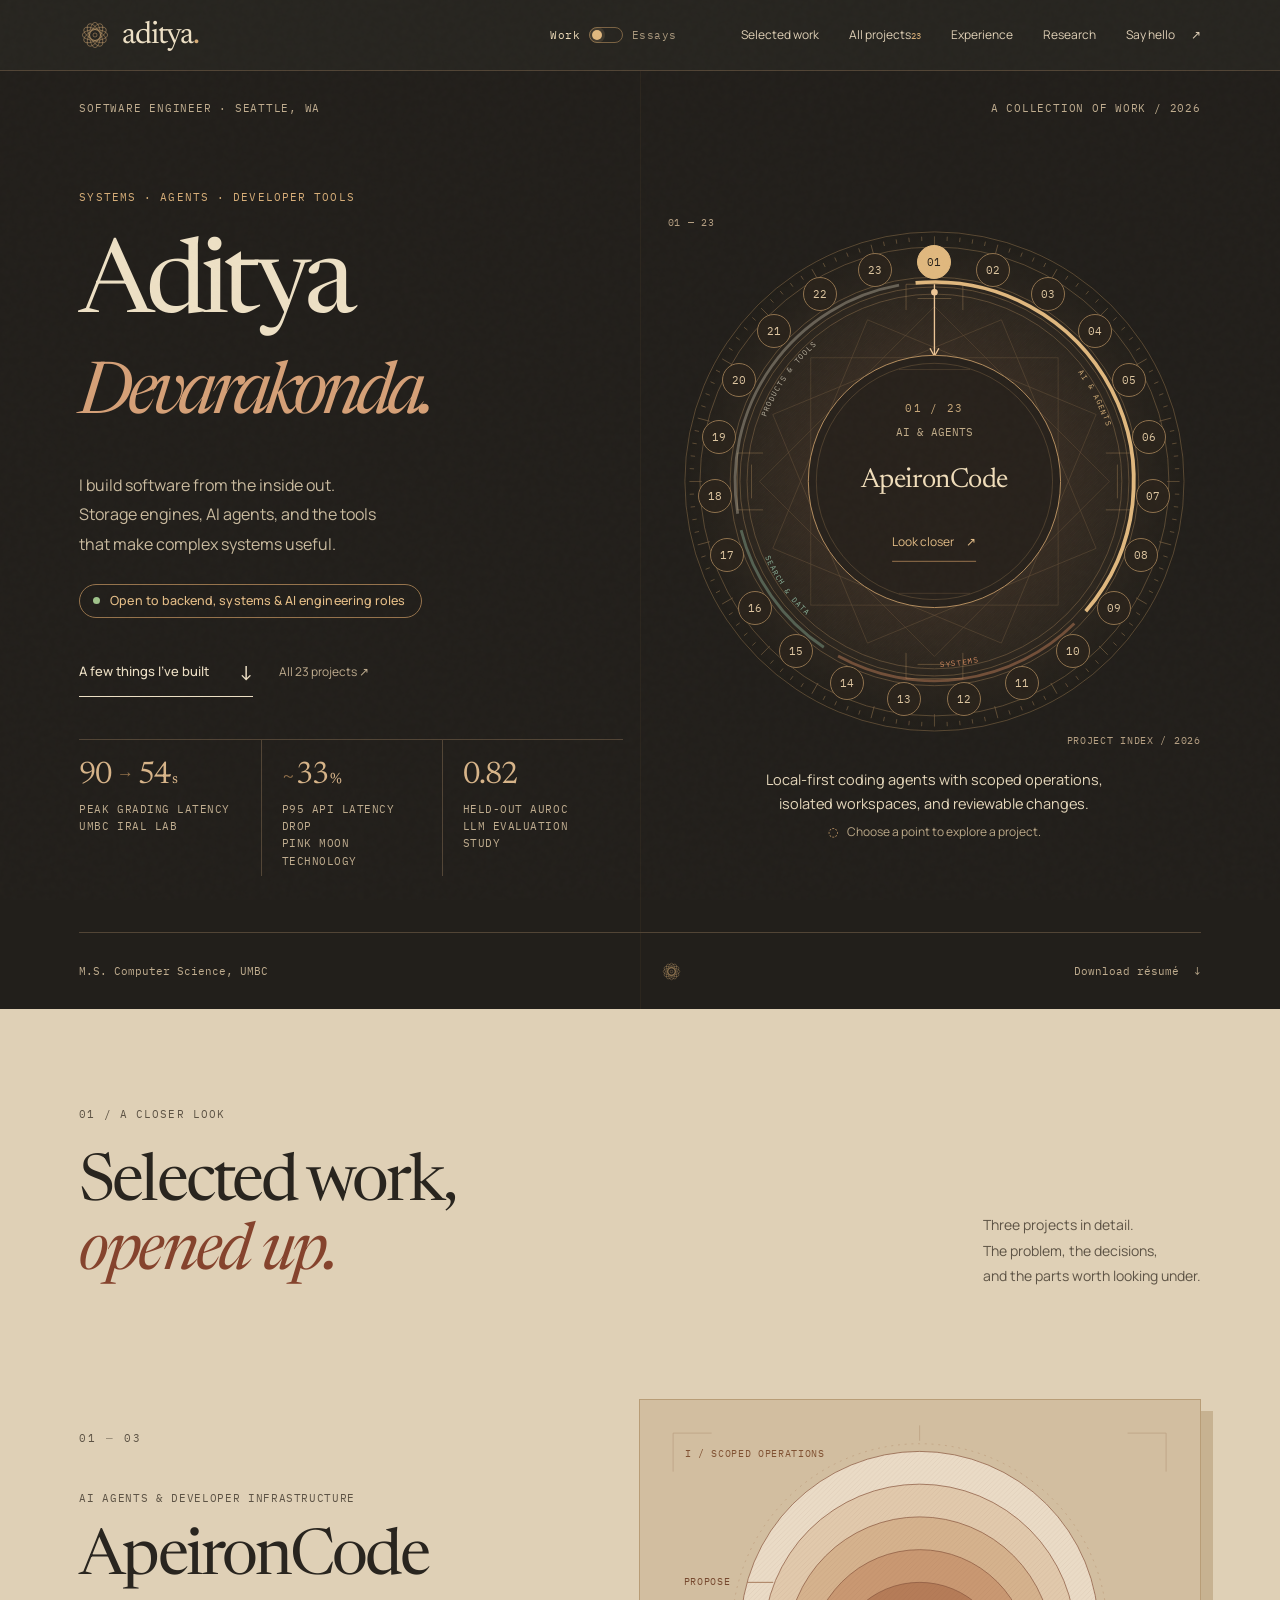
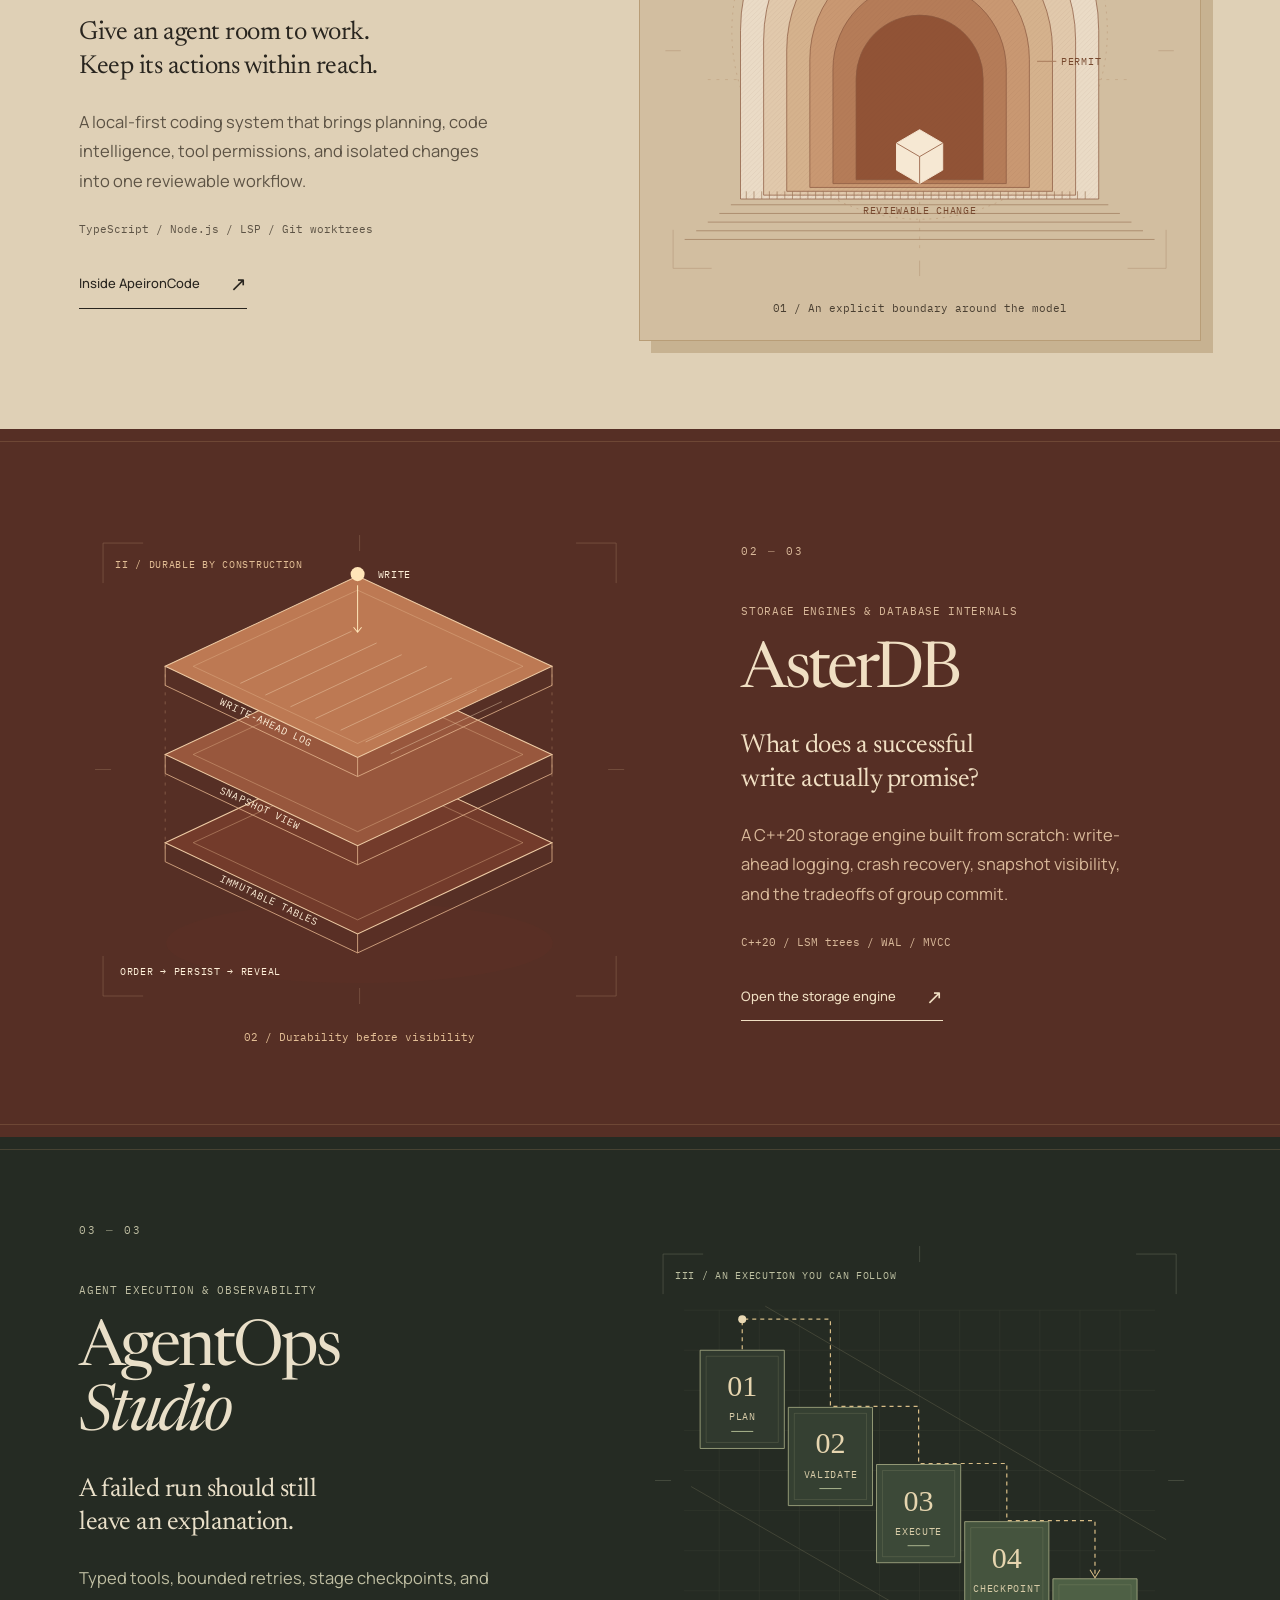
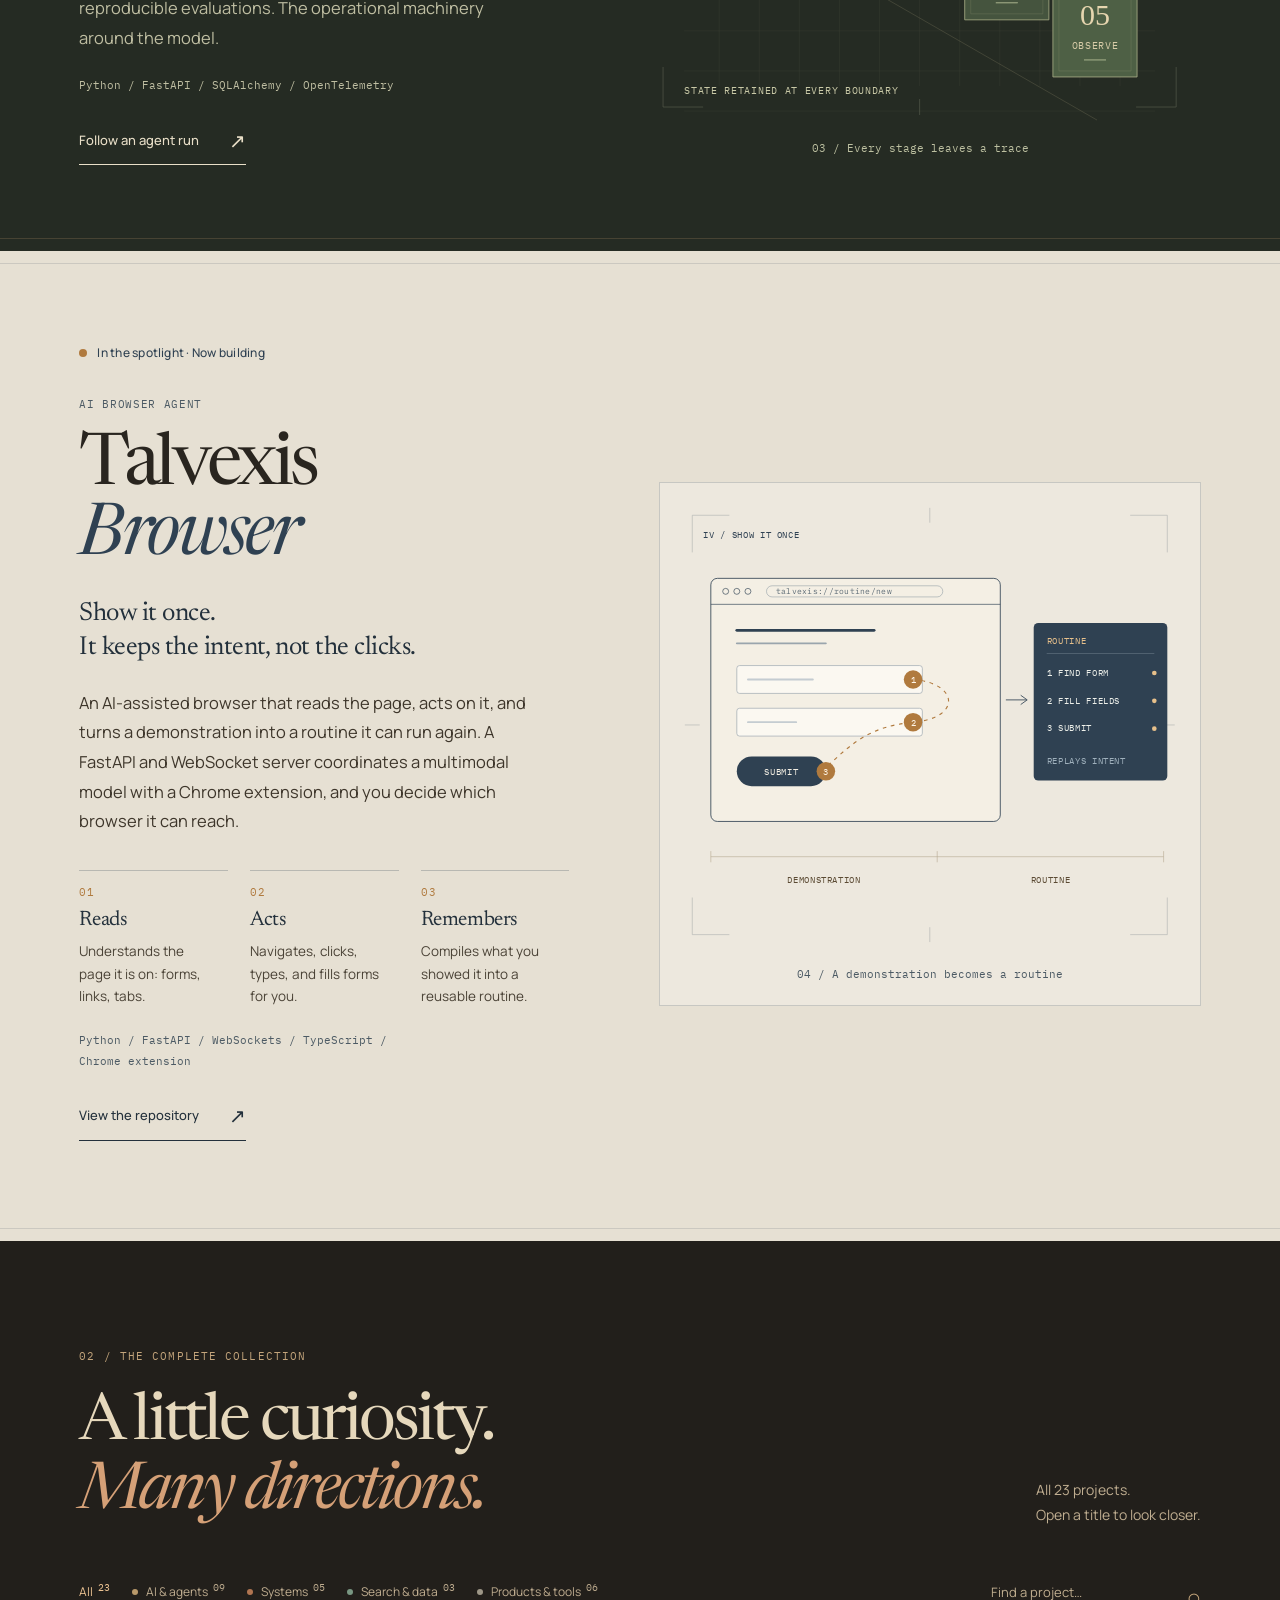
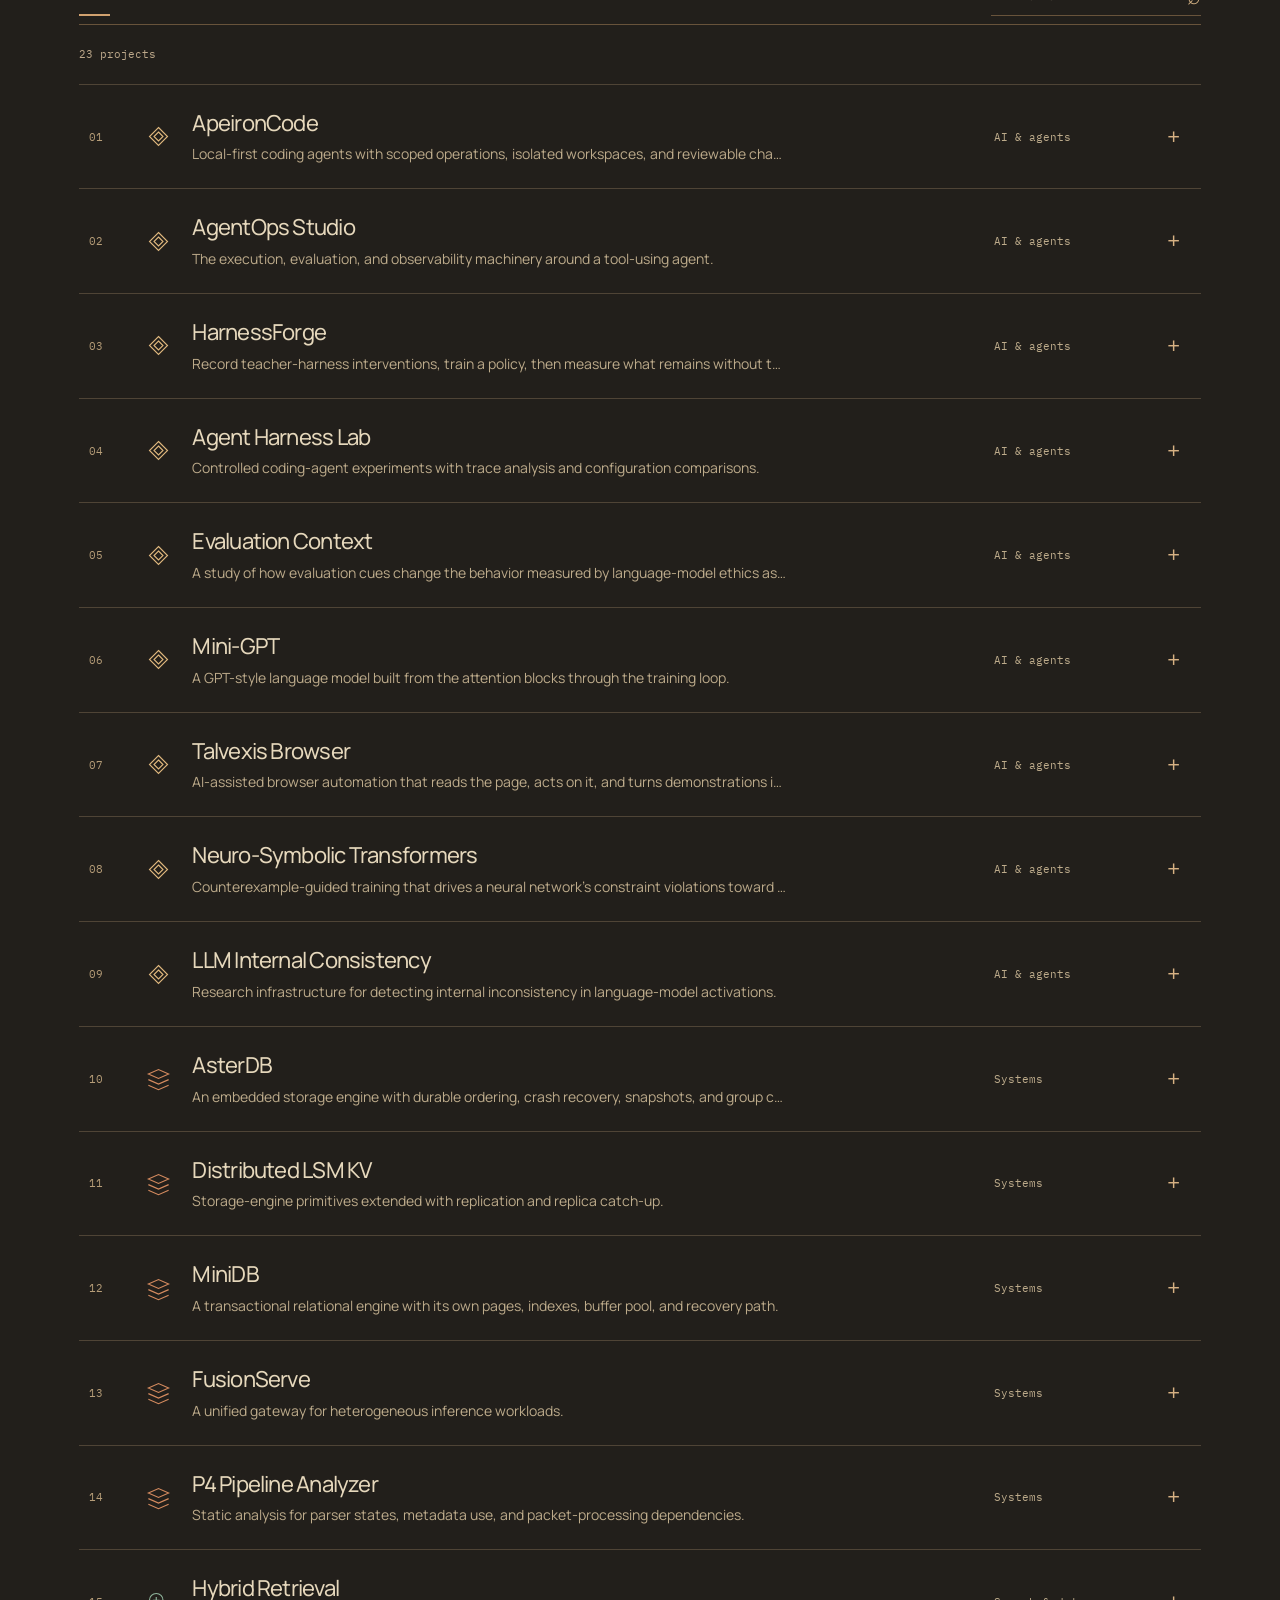
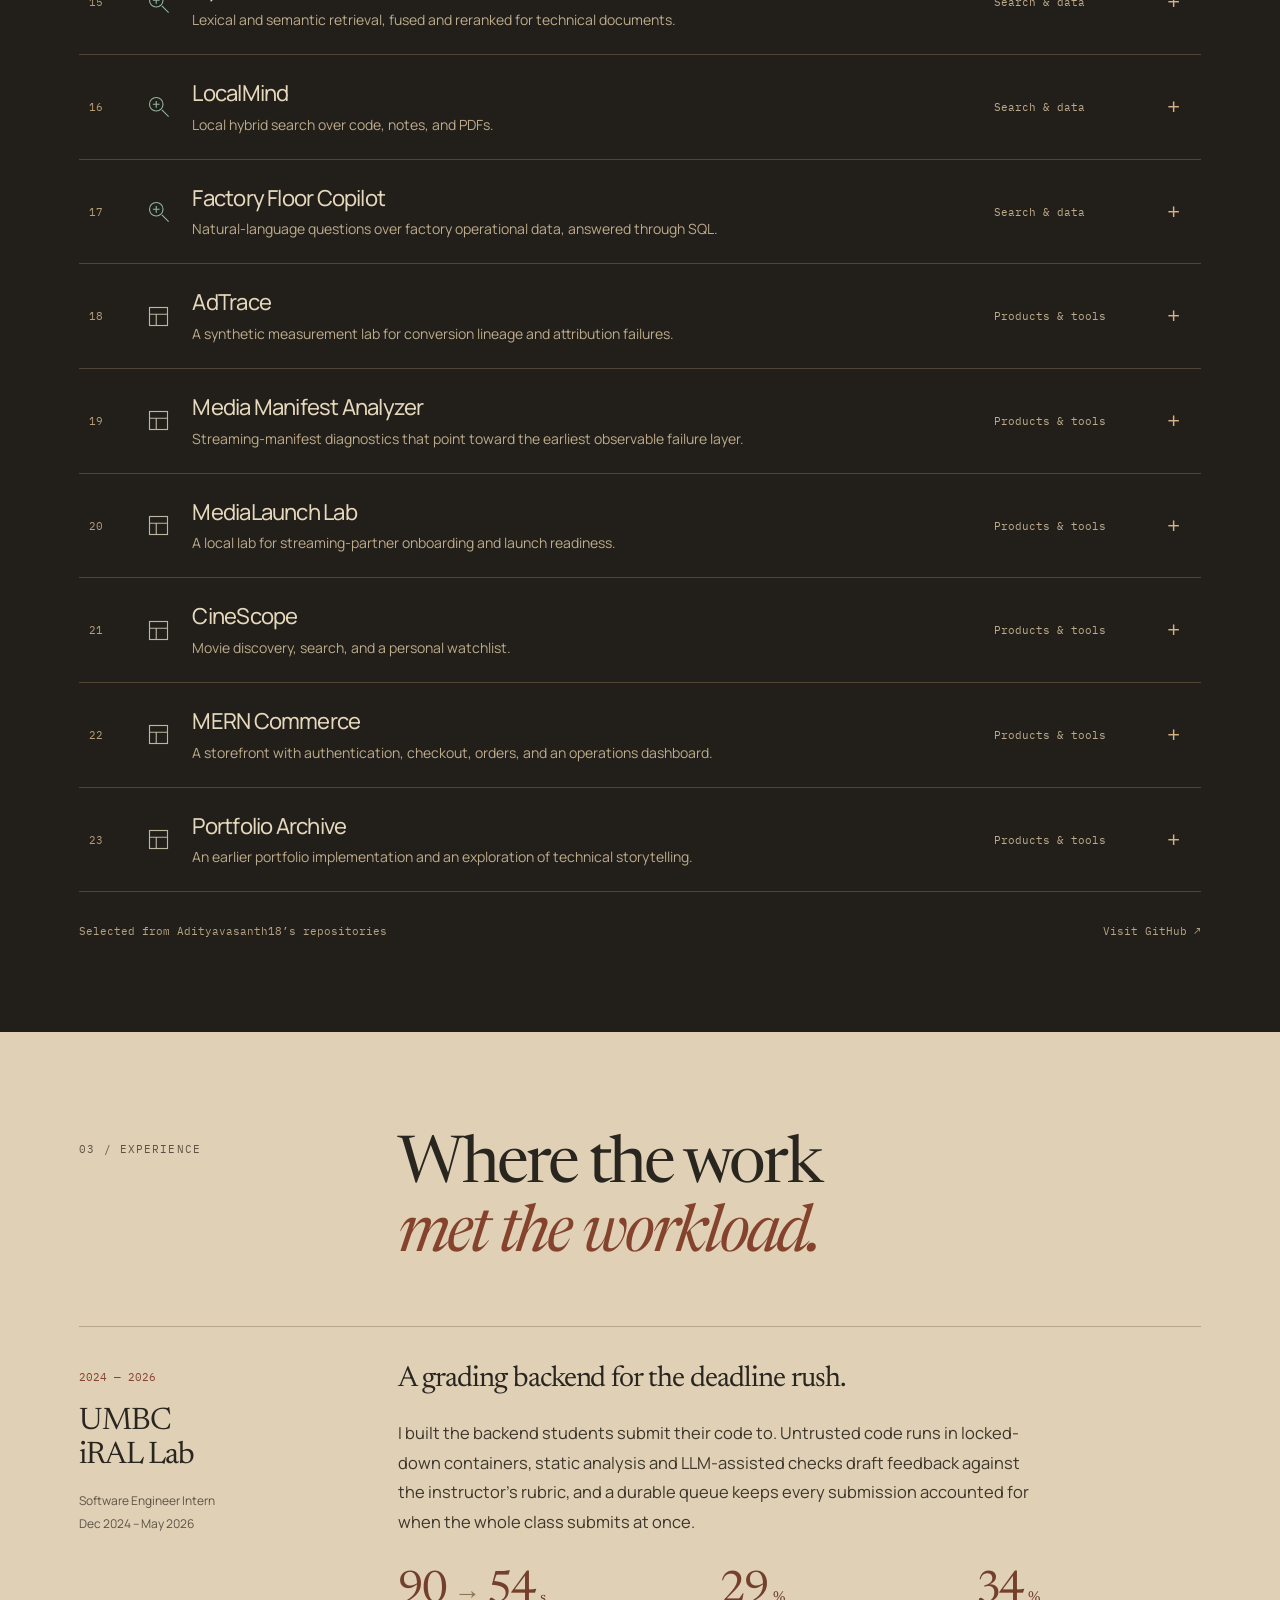
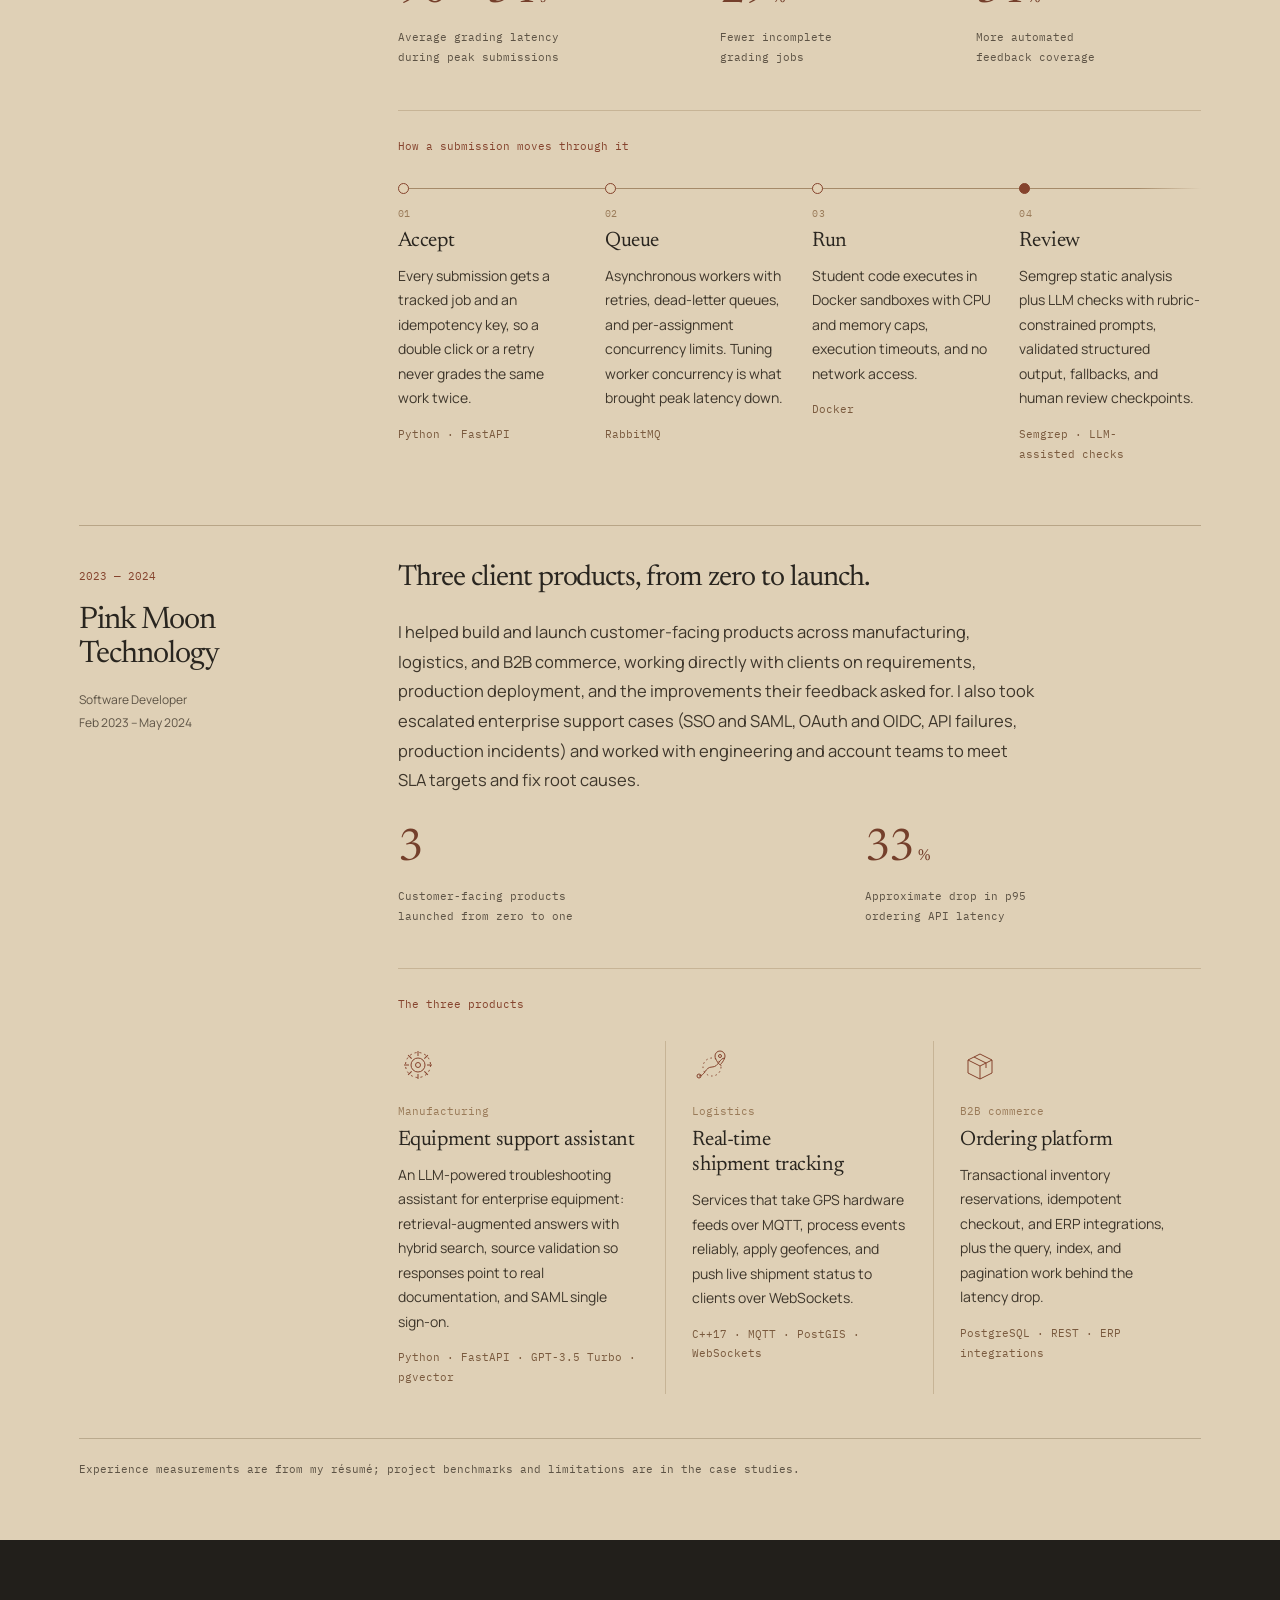
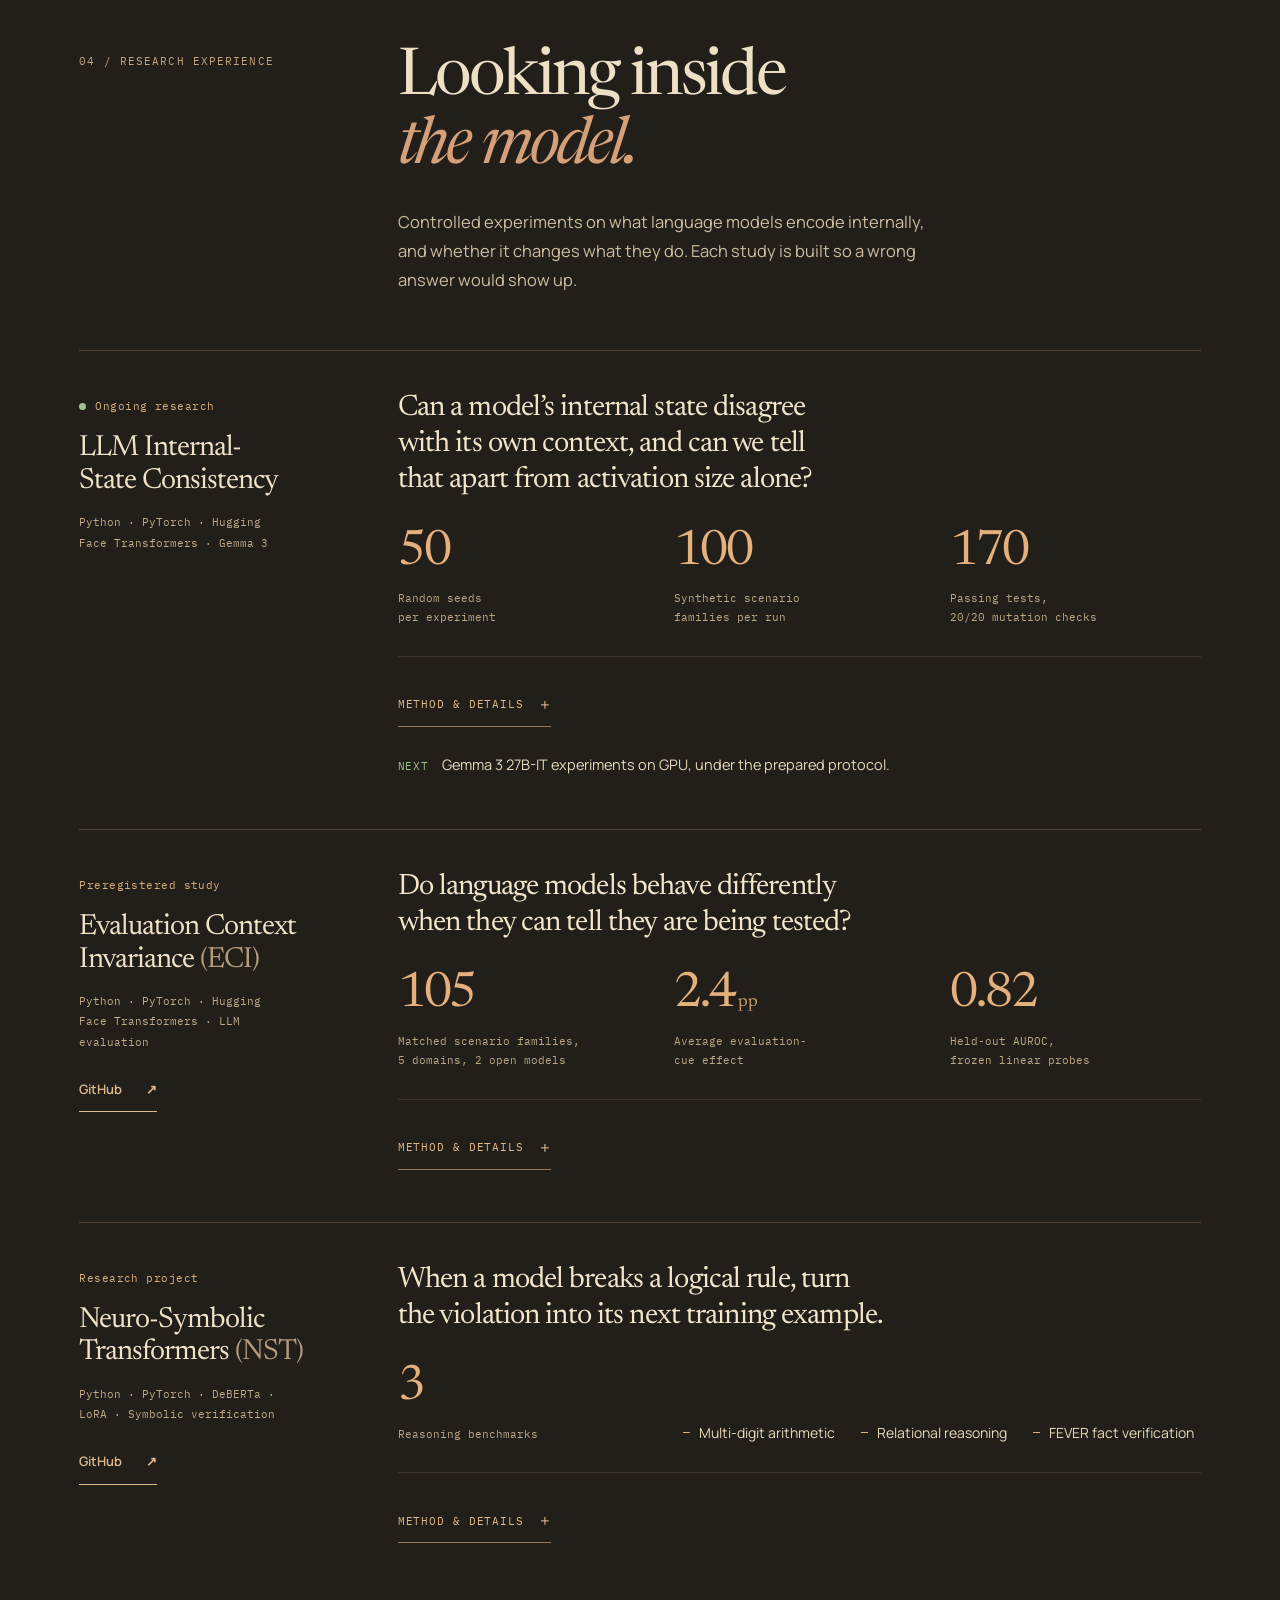
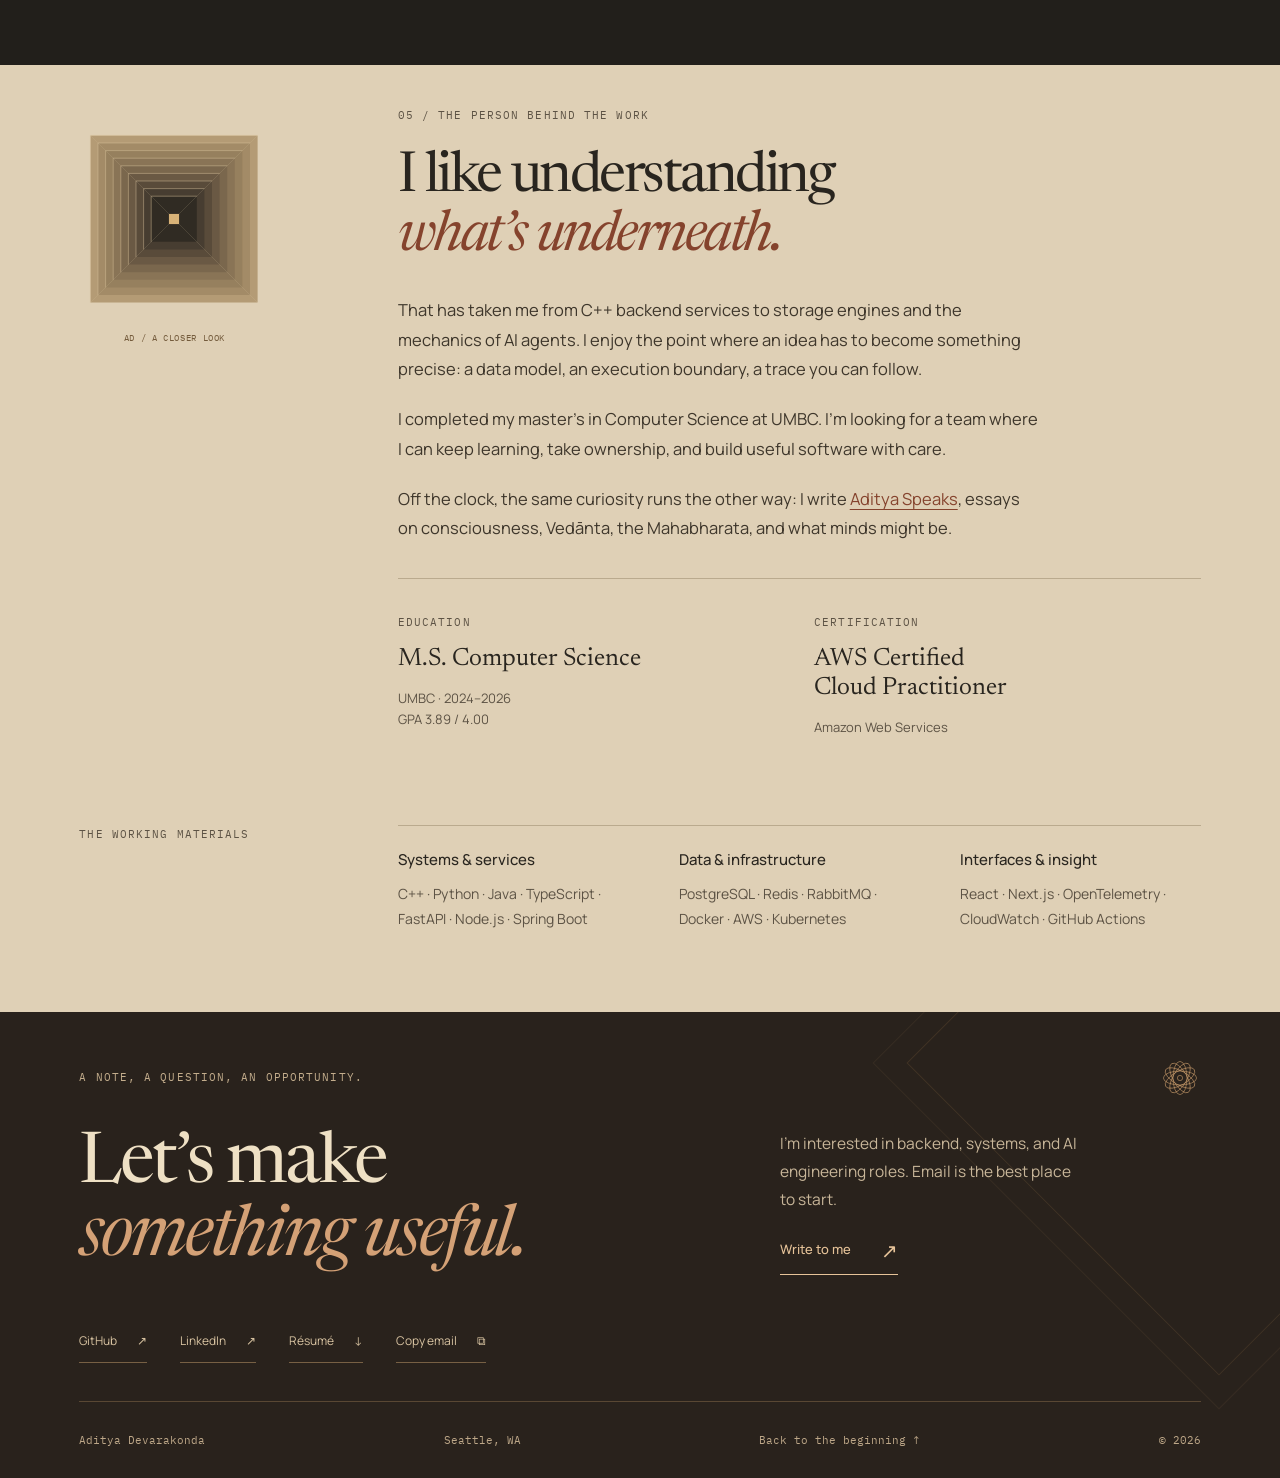
==== index.html @ b70d6765 "Sharpen the homepage: proof up front, scannable projects - Hero: availability line and three linked " ====
<!doctype html>
<html lang="en"><head><meta charset="utf-8"><meta name="viewport" content="width=device-width,initial-scale=1"><meta name="theme-color" content="#221f1b">
<title>Aditya Devarakonda — Software Engineer</title><meta name="description" content="Software engineer building systems, agents, and developer tools. Explore the complete collection of 23 projects and three detailed engineering case studies."><link rel="canonical" href="https://adityavasanth18.github.io/">
<meta property="og:type" content="website"><meta property="og:title" content="Aditya Devarakonda — Software Engineer"><meta property="og:description" content="Software engineer building systems, agents, and developer tools. Explore the complete collection of 23 projects and three detailed engineering case studies."><meta property="og:url" content="https://adityavasanth18.github.io/"><meta property="og:image" content="https://adityavasanth18.github.io/assets/social.png"><meta property="og:image:width" content="1200"><meta property="og:image:height" content="630"><meta name="twitter:card" content="summary_large_image">
<noscript><style>.menu-toggle{display:none}.site-header nav{display:flex;position:static;flex-wrap:wrap}.nav-wrap{flex-wrap:wrap}.collection-tools,.collection-status,.atlas-nodes{display:none}</style></noscript><link rel="icon" type="image/svg+xml" href="/assets/favicon.svg?v=e9a37b15d6"><link rel="preload" href="/assets/manrope.woff" as="font" type="font/woff" crossorigin><link rel="preload" href="/assets/newsreader.woff" as="font" type="font/woff" crossorigin><link rel="stylesheet" href="/assets/styles.css?v=e9a37b15d6"><link rel="stylesheet" href="/assets/folio.css?v=e9a37b15d6"><link rel="stylesheet" href="/assets/upscale.css?v=u2"><link rel="stylesheet" href="/assets/sharpen.css?v=s1"><script defer src="/assets/app.js?v=s1"></script>
</head><body class="" id="top"><a class="skip-link" href="#main">Skip to content</a><header class="site-header"><div class="nav-wrap"><a class="wordmark" href="/" aria-label="Aditya Devarakonda, home"><span class="brand-emblem"><svg viewBox="0 0 48 48" aria-hidden="true"><g fill="none" stroke="currentColor" stroke-width=".65"><ellipse cx="24" cy="24" rx="8" ry="19" transform="rotate(0 24 24)"/><ellipse cx="24" cy="24" rx="8" ry="19" transform="rotate(30 24 24)"/><ellipse cx="24" cy="24" rx="8" ry="19" transform="rotate(60 24 24)"/><ellipse cx="24" cy="24" rx="8" ry="19" transform="rotate(90 24 24)"/><ellipse cx="24" cy="24" rx="8" ry="19" transform="rotate(120 24 24)"/><ellipse cx="24" cy="24" rx="8" ry="19" transform="rotate(150 24 24)"/><circle cx="24" cy="24" r="3"/></g></svg></span><span class="brand-name">aditya<span>.</span></span></a><div class="site-switch" role="navigation" aria-label="Choose a site"><a class="switch-side" href="/" data-side="work" aria-current="page">Work</a><a class="switch-track" href="/essays/" aria-hidden="true" tabindex="-1"><span class="switch-knob"></span></a><a class="switch-side" href="/essays/" data-side="essays">Essays</a></div><button type="button" class="menu-toggle" aria-expanded="false" aria-controls="main-navigation">Menu <span aria-hidden="true">+</span></button><nav id="main-navigation" aria-label="Main navigation"><a href="/#work">Selected work</a><a href="/#all-projects">All projects <small>23</small></a><a href="/#experience">Experience</a><a href="/#research">Research</a><a href="/#contact">Say hello <span aria-hidden="true">↗</span></a></nav></div></header><main id="main" class="folio-home">
      <div class="hero-world"><section class="folio-hero paper-section" aria-labelledby="hero-title"><div class="folio-topline"><span>Software engineer · Seattle, WA</span><span class="edition-label">A collection of work / 2026</span></div>
        <div class="folio-hero-grid"><div class="folio-intro"><span class="eyebrow">Systems · Agents · Developer tools</span><h1 id="hero-title">Aditya<br><em>Devarakonda.</em></h1><p>I build software from the inside out.<br> Storage engines, AI agents, and the tools<br class="desktop-break"> that make complex systems useful.</p><p class="hero-status"><span aria-hidden="true"></span>Open to backend, systems &amp; AI engineering roles</p><div class="folio-hero-actions"><a class="folio-cta" href="#work">A few things I’ve built <span aria-hidden="true">↓</span></a><a href="#all-projects" class="quiet-link">All 23 projects ↗</a></div><div class="hero-proof" aria-label="Selected results"><a href="#exp-iral"><strong>90<span aria-hidden="true">→</span>54<small>s</small></strong><span>Peak grading latency<br> UMBC iRAL Lab</span></a><a href="#exp-pinkmoon"><strong><span class="approx" title="approximately">~</span>33<small>%</small></strong><span>p95 API latency drop<br> Pink Moon Technology</span></a><a href="#research-eci"><strong>0.82</strong><span>Held-out AUROC<br> LLM evaluation study</span></a></div></div><div class="folio-atlas-wrap"><div class="project-atlas" aria-label="Interactive project index"><div class="atlas-corner corner-nw">01 — 23</div><div class="atlas-corner corner-se">PROJECT INDEX / 2026</div><svg class="atlas-geometry" viewBox="0 0 600 600" aria-hidden="true">
    <defs><radialGradient id="bronze-surface"><stop stop-color="#49372a"/><stop offset=".7" stop-color="#2f2820"/><stop offset="1" stop-color="#211e19"/></radialGradient><pattern id="bronze-engraving" width="4" height="4" patternUnits="userSpaceOnUse"><path d="M0 4 4 0" stroke="#d9ab76" stroke-width=".35" opacity=".16"/></pattern></defs>
    <circle cx="300" cy="300" r="282" fill="url(#bronze-surface)"/>
    <g fill="none" stroke="#c49a67"><g stroke-width=".7" opacity=".55"><path d="M300 24v14" transform="rotate(0 300 300)"/><path d="M300 24v5" transform="rotate(3 300 300)"/><path d="M300 24v5" transform="rotate(6 300 300)"/><path d="M300 24v5" transform="rotate(9 300 300)"/><path d="M300 24v5" transform="rotate(12 300 300)"/><path d="M300 24v14" transform="rotate(15 300 300)"/><path d="M300 24v5" transform="rotate(18 300 300)"/><path d="M300 24v5" transform="rotate(21 300 300)"/><path d="M300 24v5" transform="rotate(24 300 300)"/><path d="M300 24v5" transform="rotate(27 300 300)"/><path d="M300 24v14" transform="rotate(30 300 300)"/><path d="M300 24v5" transform="rotate(33 300 300)"/><path d="M300 24v5" transform="rotate(36 300 300)"/><path d="M300 24v5" transform="rotate(39 300 300)"/><path d="M300 24v5" transform="rotate(42 300 300)"/><path d="M300 24v14" transform="rotate(45 300 300)"/><path d="M300 24v5" transform="rotate(48 300 300)"/><path d="M300 24v5" transform="rotate(51 300 300)"/><path d="M300 24v5" transform="rotate(54 300 300)"/><path d="M300 24v5" transform="rotate(57 300 300)"/><path d="M300 24v14" transform="rotate(60 300 300)"/><path d="M300 24v5" transform="rotate(63 300 300)"/><path d="M300 24v5" transform="rotate(66 300 300)"/><path d="M300 24v5" transform="rotate(69 300 300)"/><path d="M300 24v5" transform="rotate(72 300 300)"/><path d="M300 24v14" transform="rotate(75 300 300)"/><path d="M300 24v5" transform="rotate(78 300 300)"/><path d="M300 24v5" transform="rotate(81 300 300)"/><path d="M300 24v5" transform="rotate(84 300 300)"/><path d="M300 24v5" transform="rotate(87 300 300)"/><path d="M300 24v14" transform="rotate(90 300 300)"/><path d="M300 24v5" transform="rotate(93 300 300)"/><path d="M300 24v5" transform="rotate(96 300 300)"/><path d="M300 24v5" transform="rotate(99 300 300)"/><path d="M300 24v5" transform="rotate(102 300 300)"/><path d="M300 24v14" transform="rotate(105 300 300)"/><path d="M300 24v5" transform="rotate(108 300 300)"/><path d="M300 24v5" transform="rotate(111 300 300)"/><path d="M300 24v5" transform="rotate(114 300 300)"/><path d="M300 24v5" transform="rotate(117 300 300)"/><path d="M300 24v14" transform="rotate(120 300 300)"/><path d="M300 24v5" transform="rotate(123 300 300)"/><path d="M300 24v5" transform="rotate(126 300 300)"/><path d="M300 24v5" transform="rotate(129 300 300)"/><path d="M300 24v5" transform="rotate(132 300 300)"/><path d="M300 24v14" transform="rotate(135 300 300)"/><path d="M300 24v5" transform="rotate(138 300 300)"/><path d="M300 24v5" transform="rotate(141 300 300)"/><path d="M300 24v5" transform="rotate(144 300 300)"/><path d="M300 24v5" transform="rotate(147 300 300)"/><path d="M300 24v14" transform="rotate(150 300 300)"/><path d="M300 24v5" transform="rotate(153 300 300)"/><path d="M300 24v5" transform="rotate(156 300 300)"/><path d="M300 24v5" transform="rotate(159 300 300)"/><path d="M300 24v5" transform="rotate(162 300 300)"/><path d="M300 24v14" transform="rotate(165 300 300)"/><path d="M300 24v5" transform="rotate(168 300 300)"/><path d="M300 24v5" transform="rotate(171 300 300)"/><path d="M300 24v5" transform="rotate(174 300 300)"/><path d="M300 24v5" transform="rotate(177 300 300)"/><path d="M300 24v14" transform="rotate(180 300 300)"/><path d="M300 24v5" transform="rotate(183 300 300)"/><path d="M300 24v5" transform="rotate(186 300 300)"/><path d="M300 24v5" transform="rotate(189 300 300)"/><path d="M300 24v5" transform="rotate(192 300 300)"/><path d="M300 24v14" transform="rotate(195 300 300)"/><path d="M300 24v5" transform="rotate(198 300 300)"/><path d="M300 24v5" transform="rotate(201 300 300)"/><path d="M300 24v5" transform="rotate(204 300 300)"/><path d="M300 24v5" transform="rotate(207 300 300)"/><path d="M300 24v14" transform="rotate(210 300 300)"/><path d="M300 24v5" transform="rotate(213 300 300)"/><path d="M300 24v5" transform="rotate(216 300 300)"/><path d="M300 24v5" transform="rotate(219 300 300)"/><path d="M300 24v5" transform="rotate(222 300 300)"/><path d="M300 24v14" transform="rotate(225 300 300)"/><path d="M300 24v5" transform="rotate(228 300 300)"/><path d="M300 24v5" transform="rotate(231 300 300)"/><path d="M300 24v5" transform="rotate(234 300 300)"/><path d="M300 24v5" transform="rotate(237 300 300)"/><path d="M300 24v14" transform="rotate(240 300 300)"/><path d="M300 24v5" transform="rotate(243 300 300)"/><path d="M300 24v5" transform="rotate(246 300 300)"/><path d="M300 24v5" transform="rotate(249 300 300)"/><path d="M300 24v5" transform="rotate(252 300 300)"/><path d="M300 24v14" transform="rotate(255 300 300)"/><path d="M300 24v5" transform="rotate(258 300 300)"/><path d="M300 24v5" transform="rotate(261 300 300)"/><path d="M300 24v5" transform="rotate(264 300 300)"/><path d="M300 24v5" transform="rotate(267 300 300)"/><path d="M300 24v14" transform="rotate(270 300 300)"/><path d="M300 24v5" transform="rotate(273 300 300)"/><path d="M300 24v5" transform="rotate(276 300 300)"/><path d="M300 24v5" transform="rotate(279 300 300)"/><path d="M300 24v5" transform="rotate(282 300 300)"/><path d="M300 24v14" transform="rotate(285 300 300)"/><path d="M300 24v5" transform="rotate(288 300 300)"/><path d="M300 24v5" transform="rotate(291 300 300)"/><path d="M300 24v5" transform="rotate(294 300 300)"/><path d="M300 24v5" transform="rotate(297 300 300)"/><path d="M300 24v14" transform="rotate(300 300 300)"/><path d="M300 24v5" transform="rotate(303 300 300)"/><path d="M300 24v5" transform="rotate(306 300 300)"/><path d="M300 24v5" transform="rotate(309 300 300)"/><path d="M300 24v5" transform="rotate(312 300 300)"/><path d="M300 24v14" transform="rotate(315 300 300)"/><path d="M300 24v5" transform="rotate(318 300 300)"/><path d="M300 24v5" transform="rotate(321 300 300)"/><path d="M300 24v5" transform="rotate(324 300 300)"/><path d="M300 24v5" transform="rotate(327 300 300)"/><path d="M300 24v14" transform="rotate(330 300 300)"/><path d="M300 24v5" transform="rotate(333 300 300)"/><path d="M300 24v5" transform="rotate(336 300 300)"/><path d="M300 24v5" transform="rotate(339 300 300)"/><path d="M300 24v5" transform="rotate(342 300 300)"/><path d="M300 24v14" transform="rotate(345 300 300)"/><path d="M300 24v5" transform="rotate(348 300 300)"/><path d="M300 24v5" transform="rotate(351 300 300)"/><path d="M300 24v5" transform="rotate(354 300 300)"/><path d="M300 24v5" transform="rotate(357 300 300)"/><circle cx="300" cy="300" r="281"/><circle cx="300" cy="300" r="264"/><circle cx="300" cy="300" r="230"/><circle cx="300" cy="300" r="219"/><path d="M268 107V78h64v29m-51-13h38" transform="rotate(0 300 300)"/><path d="M268 107V78h64v29m-51-13h38" transform="rotate(90 300 300)"/><path d="M268 107V78h64v29m-51-13h38" transform="rotate(180 300 300)"/><path d="M268 107V78h64v29m-51-13h38" transform="rotate(270 300 300)"/></g>
    <g class="atlas-petals" stroke-width=".6" opacity=".3"><path d="M300 103 497 300 300 497 103 300Z" transform="rotate(0 300 300)"/><path d="M300 103 497 300 300 497 103 300Z" transform="rotate(22.5 300 300)"/><path d="M300 103 497 300 300 497 103 300Z" transform="rotate(45 300 300)"/><path d="M300 103 497 300 300 497 103 300Z" transform="rotate(67.5 300 300)"/></g>
    <circle cx="300" cy="300" r="211" fill="url(#bronze-engraving)" stroke-width=".8" opacity=".45"/>
    <g class="atlas-focus-ray" stroke="#edc697" stroke-width="1.5"><path d="M300 78v81"/><path d="m295 150 5 9 5-9"/><circle cx="300" cy="87" r="3" fill="#edc697"/></g>
    <circle cx="300" cy="300" r="142" fill="#28221c" stroke-width="1"/><circle cx="300" cy="300" r="133" stroke-width=".5" opacity=".55"/><path d="M260 174h80M260 426h80" stroke-width=".5" opacity=".4"/></g></svg><div class="atlas-nodes" role="group" aria-label="Project selector. Use arrow keys to explore."><button class="atlas-node selected" type="button" style="left:50.000%;top:8.800%" data-project-select="apeironcode" data-name="ApeironCode" data-field="AI &amp; agents" aria-label="Select ApeironCode" aria-pressed="true" tabindex="0">01</button><button class="atlas-node " type="button" style="left:61.116%;top:10.328%" data-project-select="agentops-studio" data-name="AgentOps Studio" data-field="AI &amp; agents" aria-label="Select AgentOps Studio" aria-pressed="false" tabindex="-1">02</button><button class="atlas-node " type="button" style="left:71.407%;top:14.798%" data-project-select="harnessforge" data-name="HarnessForge" data-field="AI &amp; agents" aria-label="Select HarnessForge" aria-pressed="false" tabindex="-1">03</button><button class="atlas-node " type="button" style="left:80.110%;top:21.879%" data-project-select="agent-harness-lab" data-name="Agent Harness Lab" data-field="AI &amp; agents" aria-label="Select Agent Harness Lab" aria-pressed="false" tabindex="-1">04</button><button class="atlas-node " type="button" style="left:86.581%;top:31.045%" data-project-select="evaluation-context-invariance" data-name="Evaluation Context" data-field="AI &amp; agents" aria-label="Select Evaluation Context" aria-pressed="false" tabindex="-1">05</button><button class="atlas-node " type="button" style="left:90.338%;top:41.618%" data-project-select="mini-gpt" data-name="Mini-GPT" data-field="AI &amp; agents" aria-label="Select Mini-GPT" aria-pressed="false" tabindex="-1">06</button><button class="atlas-node " type="button" style="left:91.104%;top:52.812%" data-project-select="talvexis-browser" data-name="Talvexis Browser" data-field="AI &amp; agents" aria-label="Select Talvexis Browser" aria-pressed="false" tabindex="-1">07</button><button class="atlas-node " type="button" style="left:88.821%;top:63.797%" data-project-select="neurosymbolic-transformers" data-name="Neuro-Symbolic Transformers" data-field="AI &amp; agents" aria-label="Select Neuro-Symbolic Transformers" aria-pressed="false" tabindex="-1">08</button><button class="atlas-node " type="button" style="left:83.659%;top:73.759%" data-project-select="llm-internal-consistency" data-name="LLM Internal Consistency" data-field="AI &amp; agents" aria-label="Select LLM Internal Consistency" aria-pressed="false" tabindex="-1">09</button><button class="atlas-node " type="button" style="left:76.001%;top:81.959%" data-project-select="asterdb" data-name="AsterDB" data-field="Systems" aria-label="Select AsterDB" aria-pressed="false" tabindex="-1">10</button><button class="atlas-node " type="button" style="left:66.414%;top:87.789%" data-project-select="distributed-lsm-kv" data-name="Distributed LSM KV" data-field="Systems" aria-label="Select Distributed LSM KV" aria-pressed="false" tabindex="-1">11</button><button class="atlas-node " type="button" style="left:55.610%;top:90.816%" data-project-select="minidb" data-name="MiniDB" data-field="Systems" aria-label="Select MiniDB" aria-pressed="false" tabindex="-1">12</button><button class="atlas-node " type="button" style="left:44.390%;top:90.816%" data-project-select="fusionserve" data-name="FusionServe" data-field="Systems" aria-label="Select FusionServe" aria-pressed="false" tabindex="-1">13</button><button class="atlas-node " type="button" style="left:33.586%;top:87.789%" data-project-select="p4-pipeline-analyzer" data-name="P4 Pipeline Analyzer" data-field="Systems" aria-label="Select P4 Pipeline Analyzer" aria-pressed="false" tabindex="-1">14</button><button class="atlas-node " type="button" style="left:23.999%;top:81.959%" data-project-select="hybrid-retrieval-platform" data-name="Hybrid Retrieval" data-field="Search &amp; data" aria-label="Select Hybrid Retrieval" aria-pressed="false" tabindex="-1">15</button><button class="atlas-node " type="button" style="left:16.341%;top:73.759%" data-project-select="local-mind" data-name="LocalMind" data-field="Search &amp; data" aria-label="Select LocalMind" aria-pressed="false" tabindex="-1">16</button><button class="atlas-node " type="button" style="left:11.179%;top:63.797%" data-project-select="factory-floor-copilot" data-name="Factory Floor Copilot" data-field="Search &amp; data" aria-label="Select Factory Floor Copilot" aria-pressed="false" tabindex="-1">17</button><button class="atlas-node " type="button" style="left:8.896%;top:52.812%" data-project-select="adtrace" data-name="AdTrace" data-field="Products &amp; tools" aria-label="Select AdTrace" aria-pressed="false" tabindex="-1">18</button><button class="atlas-node " type="button" style="left:9.662%;top:41.618%" data-project-select="media-manifest-analyzer" data-name="Media Manifest Analyzer" data-field="Products &amp; tools" aria-label="Select Media Manifest Analyzer" aria-pressed="false" tabindex="-1">19</button><button class="atlas-node " type="button" style="left:13.419%;top:31.045%" data-project-select="medialaunch-lab" data-name="MediaLaunch Lab" data-field="Products &amp; tools" aria-label="Select MediaLaunch Lab" aria-pressed="false" tabindex="-1">20</button><button class="atlas-node " type="button" style="left:19.890%;top:21.879%" data-project-select="cinescope" data-name="CineScope" data-field="Products &amp; tools" aria-label="Select CineScope" aria-pressed="false" tabindex="-1">21</button><button class="atlas-node " type="button" style="left:28.593%;top:14.798%" data-project-select="ecommerce-mern" data-name="MERN Commerce" data-field="Products &amp; tools" aria-label="Select MERN Commerce" aria-pressed="false" tabindex="-1">22</button><button class="atlas-node " type="button" style="left:38.884%;top:10.328%" data-project-select="vasanth-dev-portfolio" data-name="Portfolio Archive" data-field="Products &amp; tools" aria-label="Select Portfolio Archive" aria-pressed="false" tabindex="-1">23</button></div><div class="atlas-center"><span class="atlas-count" aria-hidden="true">01 / 23</span><span class="atlas-field">AI & agents</span><span class="atlas-project">ApeironCode</span><a class="atlas-open" href="#project-apeironcode">Look closer <span aria-hidden="true">↗</span></a></div></div><p class="atlas-instruction"><span aria-hidden="true">◌</span> Choose a point to explore a project.</p></div></div>
        <div class="folio-bottomline"><span>M.S. Computer Science, UMBC</span><span class="small-emblem"><svg viewBox="0 0 48 48" aria-hidden="true"><g fill="none" stroke="currentColor" stroke-width=".65"><ellipse cx="24" cy="24" rx="8" ry="19" transform="rotate(0 24 24)"/><ellipse cx="24" cy="24" rx="8" ry="19" transform="rotate(30 24 24)"/><ellipse cx="24" cy="24" rx="8" ry="19" transform="rotate(60 24 24)"/><ellipse cx="24" cy="24" rx="8" ry="19" transform="rotate(90 24 24)"/><ellipse cx="24" cy="24" rx="8" ry="19" transform="rotate(120 24 24)"/><ellipse cx="24" cy="24" rx="8" ry="19" transform="rotate(150 24 24)"/><circle cx="24" cy="24" r="3"/></g></svg></span><a href="/assets/Aditya-Devarakonda-Resume.pdf" download>Download résumé <span aria-hidden="true">↓</span></a></div>
      </section></div>
      <section id="work" class="folio-selected" aria-labelledby="selected-heading"><div class="paper-section section-introduction"><span class="eyebrow">01 / A closer look</span><div><h2 id="selected-heading">Selected work,<br><em>opened up.</em></h2><p>Three projects in detail.<br> The problem, the decisions,<br> and the parts worth looking under.</p></div></div>
        <div class="work-stage gateway-stage"><article id="study-apeironcode" class="folio-project folio-agent paper-section"><div class="folio-project-copy"><span class="folio-number">01 <i>—</i> 03</span><span class="eyebrow">AI agents & developer infrastructure</span><h3>ApeironCode</h3><p class="folio-project-premise">Give an agent room to work.<br> Keep its actions within reach.</p><p>A local-first coding system that brings planning, code intelligence, tool permissions, and isolated changes into one reviewable workflow.</p><div class="folio-tags">TypeScript / Node.js / LSP / Git worktrees</div><a href="/work/apeironcode/" class="folio-cta">Inside ApeironCode <span aria-hidden="true">↗</span></a></div><div class="gateway-illustration"><svg class="folio-plate gateway-plate" viewBox="0 0 560 500" role="img" aria-label="Six nested gateways surrounding a reviewable change. An illustration of scoped agent access, not a live interface."><g fill="none" stroke="currentColor" stroke-width=".65" opacity=".32"><path d="M24 64V24h40M496 24h40v40M24 436v40h40M496 476h40v-40"/><path d="M280 16v16M16 250h16M528 250h16M280 468v16"/></g><text x="36" y="49" class="plate-label" fill="currentColor">I / SCOPED OPERATIONS</text>
    <defs><pattern id="gate-hatch" width="5" height="5" patternUnits="userSpaceOnUse"><path d="M0 5L5 0" stroke="#6c402c" opacity=".12" stroke-width=".5"/></pattern></defs>
    <circle cx="280" cy="230" r="195" fill="none" stroke="#b99775" stroke-width=".6" stroke-dasharray="2 5"/>
    <path d="M280 56v402M60 280h440" stroke="#b99775" stroke-width=".5" stroke-dasharray="3 6"/>
    <path d="M94 404V229a186 186 0 0 1 372 0v175Z" fill="#eadbc6" stroke="#8b593f" stroke-width=".75"/><path d="M118 400V239a162 162 0 0 1 324 0v161Z" fill="#e1c9ac" stroke="#8b593f" stroke-width=".75"/><path d="M142 396V249a138 138 0 0 1 276 0v147Z" fill="#d5b28d" stroke="#8b593f" stroke-width=".75"/><path d="M166 392V259a114 114 0 0 1 228 0v133Z" fill="#c99872" stroke="#8b593f" stroke-width=".75"/><path d="M190 388V269a90 90 0 0 1 180 0v119Z" fill="#b57c58" stroke="#8b593f" stroke-width=".75"/><path d="M214 384V279a66 66 0 0 1 132 0v105Z" fill="#915336" stroke="#8b593f" stroke-width=".75"/><path d="M94 404V229a186 186 0 0 1 372 0v175Z" fill="url(#gate-hatch)"/>
    <g stroke="#9c7759" fill="none" stroke-width=".7"><path d="M84 410h392"/><path d="M72 419h416"/><path d="M60 428h440"/><path d="M48 437h464"/><path d="M36 446h488"/><path d="M100 396v8"/><path d="M108 396v8"/><path d="M116 396v8"/><path d="M124 396v8"/><path d="M132 396v8"/><path d="M140 396v8"/><path d="M148 396v8"/><path d="M156 396v8"/><path d="M164 396v8"/><path d="M172 396v8"/><path d="M180 396v8"/><path d="M188 396v8"/><path d="M196 396v8"/><path d="M204 396v8"/><path d="M212 396v8"/><path d="M220 396v8"/><path d="M228 396v8"/><path d="M236 396v8"/><path d="M244 396v8"/><path d="M252 396v8"/><path d="M260 396v8"/><path d="M268 396v8"/><path d="M276 396v8"/><path d="M284 396v8"/><path d="M292 396v8"/><path d="M300 396v8"/><path d="M308 396v8"/><path d="M316 396v8"/><path d="M324 396v8"/><path d="M332 396v8"/><path d="M340 396v8"/><path d="M348 396v8"/><path d="M356 396v8"/><path d="M364 396v8"/><path d="M372 396v8"/><path d="M380 396v8"/><path d="M388 396v8"/><path d="M396 396v8"/><path d="M404 396v8"/><path d="M412 396v8"/><path d="M420 396v8"/><path d="M428 396v8"/><path d="M436 396v8"/><path d="M444 396v8"/><path d="M452 396v8"/></g>
    <g class="gateway-core"><path d="M256 346l24-14 24 14v28l-24 14-24-14Z" fill="#f6e8d3" stroke="#f6e8d3"/><path d="M256 346l24 14 24-14M280 360v28" fill="none" stroke="#986246" stroke-width=".9"/></g>
    <g class="plate-label" fill="#77492f"><text x="35" y="182">PROPOSE</text><path d="M101 179h27" stroke="#a67959"/><text x="427" y="265">PERMIT</text><path d="M402 261h20" stroke="#a67959"/></g>
    <text x="280" y="420" text-anchor="middle" class="plate-label" fill="#77492f">REVIEWABLE CHANGE</text></svg><span class="figure-label">01 / An explicit boundary around the model</span></div></article></div>
        <article id="study-asterdb" class="folio-storage"><div class="paper-section folio-storage-inner"><div class="storage-illustration"><svg class="folio-plate storage-plate" viewBox="0 0 560 500" role="img" aria-label="Exploded storage layers: a write-ahead log, snapshot visibility, and immutable tables. Conceptual illustration."><g fill="none" stroke="currentColor" stroke-width=".65" opacity=".32"><path d="M24 64V24h40M496 24h40v40M24 436v40h40M496 476h40v-40"/><path d="M280 16v16M16 250h16M528 250h16M280 468v16"/></g><text x="36" y="49" class="plate-label" fill="currentColor">II / DURABLE BY CONSTRUCTION</text><ellipse cx="280" cy="423" rx="193" ry="40" fill="#6c3326" opacity=".16"/><g stroke="#e4b58e" stroke-width=".6" stroke-dasharray="3 6" opacity=".5"><path d="M86 146v185M472 146v185M278 61v272"/></g><g class="storage-layer layer-0"><path d="M86 323l192-90 194 90-194 91Z" fill="#733b2b" stroke="#f0cda6" stroke-width="1"/><path d="M86 323v19l192 91 194-91v-19M278 414v19" fill="none" stroke="#e4b58e" stroke-width=".8"/><path d="M114 323l164-76 165 76-165 77Z" fill="none" stroke="#e2b58d" stroke-width=".6" opacity=".7"/><text transform="translate(140 361) rotate(25)" class="plate-label" fill="#fff0d9">IMMUTABLE TABLES</text></g><g class="storage-layer layer-1"><path d="M86 235l192-90 194 90-194 91Z" fill="#98573d" stroke="#f0cda6" stroke-width="1"/><path d="M86 235v19l192 91 194-91v-19M278 326v19" fill="none" stroke="#e4b58e" stroke-width=".8"/><path d="M114 235l164-76 165 76-165 77Z" fill="none" stroke="#e2b58d" stroke-width=".6" opacity=".7"/><text transform="translate(140 273) rotate(25)" class="plate-label" fill="#fff0d9">SNAPSHOT VIEW</text></g><g class="storage-layer layer-2"><path d="M86 147l192-90 194 90-194 91Z" fill="#bd7953" stroke="#f0cda6" stroke-width="1"/><path d="M86 147v19l192 91 194-91v-19M278 238v19" fill="none" stroke="#e4b58e" stroke-width=".8"/><path d="M114 147l164-76 165 76-165 77Z" fill="none" stroke="#e2b58d" stroke-width=".6" opacity=".7"/><text transform="translate(140 185) rotate(25)" class="plate-label" fill="#fff0d9">WRITE-AHEAD LOG</text></g><g stroke="#f4d8b7" stroke-width=".7" opacity=".6"><path d="M161 164.0l111-52"/><path d="M186 175.7l111-52"/><path d="M211 187.4l111-52"/><path d="M236 199.1l111-52"/><path d="M261 210.8l111-52"/><path d="M286 222.5l111-52"/><path d="M311 234.2l111-52"/></g><circle cx="278" cy="55" r="7" fill="#ffe5b8"/><path d="M278 66v47m-4-5 4 5 4-5" fill="none" stroke="#ffe5b8" stroke-width="1"/><text x="298" y="59" class="plate-label" fill="#fff0d9">WRITE</text><g class="plate-label" fill="#fff0d9"><text x="41" y="455">ORDER → PERSIST → REVEAL</text></g></svg><span class="figure-label">02 / Durability before visibility</span></div><div class="folio-project-copy"><span class="folio-number">02 <i>—</i> 03</span><span class="eyebrow">Storage engines & database internals</span><h3>AsterDB</h3><p class="folio-project-premise">What does a successful<br> write actually promise?</p><p>A C++20 storage engine built from scratch: write-ahead logging, crash recovery, snapshot visibility, and the tradeoffs of group commit.</p><div class="folio-tags">C++20 / LSM trees / WAL / MVCC</div><a href="/work/asterdb/" class="folio-cta">Open the storage engine <span aria-hidden="true">↗</span></a></div></div></article>
        <div class="work-stage runtime-stage"><article id="study-agentops" class="folio-project folio-runtime paper-section"><div class="folio-project-copy"><span class="folio-number">03 <i>—</i> 03</span><span class="eyebrow">Agent execution & observability</span><h3>AgentOps<br><em>Studio</em></h3><p class="folio-project-premise">A failed run should still<br> leave an explanation.</p><p>Typed tools, bounded retries, stage checkpoints, and reproducible evaluations. The operational machinery around the model.</p><div class="folio-tags">Python / FastAPI / SQLAlchemy / OpenTelemetry</div><a href="/work/agentops-studio/" class="folio-cta">Follow an agent run <span aria-hidden="true">↗</span></a></div><div class="runtime-illustration"><svg class="folio-plate runtime-plate" viewBox="0 0 560 500" role="img" aria-label="A descending sequence of five inspectable stages: plan, validate, execute, checkpoint, and observe. Conceptual runtime illustration."><g fill="none" stroke="currentColor" stroke-width=".65" opacity=".32"><path d="M24 64V24h40M496 24h40v40M24 436v40h40M496 476h40v-40"/><path d="M280 16v16M16 250h16M528 250h16M280 468v16"/></g><text x="36" y="49" class="plate-label" fill="currentColor">III / AN EXECUTION YOU CAN FOLLOW</text><g fill="none" stroke="#a0a180" opacity=".13" stroke-width=".5"><path d="M80 80v375M45 80h470"/><path d="M120 80v375M45 120h470"/><path d="M160 80v375M45 160h470"/><path d="M200 80v375M45 200h470"/><path d="M240 80v375M45 240h470"/><path d="M280 80v375M45 280h470"/><path d="M320 80v375M45 320h470"/><path d="M360 80v375M45 360h470"/><path d="M400 80v375M45 400h470"/><path d="M440 80v375M45 440h470"/><path d="M480 80v375M45 480h470"/></g><path d="M52 256 457 489M126 76 526 309" stroke="#c7ba91" stroke-width=".5" opacity=".35"/><g class="run-step step-0"><path d="M61 120h84v98h-84Z" fill="#30392e" stroke="#abaf87" stroke-width=".8"/><path d="M67 126h72v86h-72Z" fill="none" stroke="#abaf87" opacity=".35" stroke-width=".5"/><text x="103" y="166" text-anchor="middle" font-family="Georgia,serif" font-size="30" fill="#e6d5af">01</text><text x="103" y="190" text-anchor="middle" class="plate-label" fill="#d8cca8">PLAN</text><path d="M92 201h22" stroke="#a9b38d"/></g><g class="run-step step-1"><path d="M149 177h84v98h-84Z" fill="#354032" stroke="#abaf87" stroke-width=".8"/><path d="M155 183h72v86h-72Z" fill="none" stroke="#abaf87" opacity=".35" stroke-width=".5"/><text x="191" y="223" text-anchor="middle" font-family="Georgia,serif" font-size="30" fill="#e6d5af">02</text><text x="191" y="247" text-anchor="middle" class="plate-label" fill="#d8cca8">VALIDATE</text><path d="M180 258h22" stroke="#a9b38d"/></g><g class="run-step step-2"><path d="M237 234h84v98h-84Z" fill="#3c4938" stroke="#abaf87" stroke-width=".8"/><path d="M243 240h72v86h-72Z" fill="none" stroke="#abaf87" opacity=".35" stroke-width=".5"/><text x="279" y="280" text-anchor="middle" font-family="Georgia,serif" font-size="30" fill="#e6d5af">03</text><text x="279" y="304" text-anchor="middle" class="plate-label" fill="#d8cca8">EXECUTE</text><path d="M268 315h22" stroke="#a9b38d"/></g><g class="run-step step-3"><path d="M325 291h84v98h-84Z" fill="#45543e" stroke="#abaf87" stroke-width=".8"/><path d="M331 297h72v86h-72Z" fill="none" stroke="#abaf87" opacity=".35" stroke-width=".5"/><text x="367" y="337" text-anchor="middle" font-family="Georgia,serif" font-size="30" fill="#e6d5af">04</text><text x="367" y="361" text-anchor="middle" class="plate-label" fill="#d8cca8">CHECKPOINT</text><path d="M356 372h22" stroke="#a9b38d"/></g><g class="run-step step-4"><path d="M413 348h84v98h-84Z" fill="#4e6045" stroke="#abaf87" stroke-width=".8"/><path d="M419 354h72v86h-72Z" fill="none" stroke="#abaf87" opacity=".35" stroke-width=".5"/><text x="455" y="394" text-anchor="middle" font-family="Georgia,serif" font-size="30" fill="#e6d5af">05</text><text x="455" y="418" text-anchor="middle" class="plate-label" fill="#d8cca8">OBSERVE</text><path d="M444 429h22" stroke="#a9b38d"/></g><path class="trace-route" d="M103 119V89h88v87h88v57h88v57h88v57" fill="none" stroke="#d8bd87" stroke-width="1.2" stroke-dasharray="4 4"/><circle cx="103" cy="89" r="4" fill="#e9d8b3"/><path d="m450 339 5 8 5-8" fill="none" stroke="#d8bd87"/><text x="45" y="463" class="plate-label" fill="#c9c9a7">STATE RETAINED AT EVERY BOUNDARY</text></svg><span class="figure-label">03 / Every stage leaves a trace</span></div></article></div>
      </section>
      <section id="spotlight" class="folio-spotlight" aria-labelledby="spotlight-title"><div class="paper-section spotlight-inner"><div class="folio-project-copy spotlight-copy"><span class="spotlight-flag"><span class="spotlight-dot" aria-hidden="true"></span>In the spotlight · Now building</span><span class="eyebrow">AI browser agent</span><h3 id="spotlight-title">Talvexis<br> <em>Browser</em></h3><p class="folio-project-premise">Show it once.<br> It keeps the intent, not the clicks.</p><p>An AI-assisted browser that reads the page, acts on it, and turns a demonstration into a routine it can run again. A FastAPI and WebSocket server coordinates a multimodal model with a Chrome extension, and you decide which browser it can reach.</p><ol class="spotlight-steps"><li><b>Reads</b><span>Understands the page it is on: forms, links, tabs.</span></li><li><b>Acts</b><span>Navigates, clicks, types, and fills forms for you.</span></li><li><b>Remembers</b><span>Compiles what you showed it into a reusable routine.</span></li></ol><div class="folio-tags">Python / FastAPI / WebSockets / TypeScript / Chrome extension</div><a href="https://github.com/Adityavasanth18/talvexis-browser" class="folio-cta" target="_blank" rel="noopener noreferrer">View the repository <span aria-hidden="true">↗</span></a></div>
        <div class="spotlight-illustration"><svg class="folio-plate spotlight-plate" viewBox="0 0 560 500" role="img" aria-label="A browser window where an agent visits three marked points on a form, and the demonstration becomes a three-step routine. Conceptual illustration."><g fill="none" stroke="currentColor" stroke-width=".65" opacity=".32"><path d="M24 64V24h40M496 24h40v40M24 436v40h40M496 476h40v-40"/><path d="M280 16v16M16 250h16M528 250h16M280 468v16"/></g><text x="36" y="49" class="plate-label" fill="currentColor">IV / SHOW IT ONCE</text>
    <g class="spot-window"><rect x="44" y="92" width="312" height="262" rx="7" fill="#f4efe4" stroke="#2f4152" stroke-width=".9"/><path d="M44 120h312" stroke="#2f4152" stroke-width=".7"/><circle cx="60" cy="106" r="3.2" fill="none" stroke="#2f4152" stroke-width=".7"/><circle cx="72" cy="106" r="3.2" fill="none" stroke="#2f4152" stroke-width=".7"/><circle cx="84" cy="106" r="3.2" fill="none" stroke="#2f4152" stroke-width=".7"/><rect x="104" y="100" width="190" height="12" rx="6" fill="none" stroke="#8e9aa3" stroke-width=".6"/><text x="114" y="109" class="plate-label spot-url" fill="#5b6a75">talvexis://routine/new</text>
      <path d="M72 148h148" stroke="#2f4152" stroke-width="3" stroke-linecap="round"/><path d="M72 162h96" stroke="#9aa5ad" stroke-width="2" stroke-linecap="round"/>
      <rect x="72" y="186" width="200" height="30" rx="3" fill="#fbf8f1" stroke="#9aa5ad" stroke-width=".7"/><rect x="72" y="232" width="200" height="30" rx="3" fill="#fbf8f1" stroke="#9aa5ad" stroke-width=".7"/><path d="M84 201h70M84 247h52" stroke="#c4ccd1" stroke-width="2" stroke-linecap="round"/>
      <rect x="72" y="284" width="96" height="32" rx="16" fill="#2f4152"/><text x="120" y="304" text-anchor="middle" class="plate-label" fill="#f4efe4">SUBMIT</text></g>
    <path class="spot-trace" d="M262 201C312 205 314 243 262 247C214 252 196 270 168 296" fill="none" stroke="#b07a3e" stroke-width="1.2" stroke-dasharray="4 5"/>
    <g class="spot-marks" font-family="'Plex Mono',monospace" font-size="10"><circle cx="262" cy="201" r="10" fill="#b07a3e"/><text x="262" y="205" text-anchor="middle" fill="#fff6e8">1</text><circle cx="262" cy="247" r="10" fill="#b07a3e"/><text x="262" y="251" text-anchor="middle" fill="#fff6e8">2</text><circle cx="168" cy="300" r="10" fill="#b07a3e"/><text x="168" y="304" text-anchor="middle" fill="#fff6e8">3</text></g>
    <path d="M362 223h22" stroke="#2f4152" stroke-width=".9"/><path d="M378 218l7 5-7 5" fill="none" stroke="#2f4152" stroke-width=".9"/>
    <g class="spot-routine"><rect x="392" y="140" width="144" height="170" rx="5" fill="#2f4152"/><text x="406" y="163" class="plate-label" fill="#e7c08b">ROUTINE</text><path d="M406 173h116" stroke="#6b7c89" stroke-width=".6"/>
      <g class="plate-label" fill="#eef0ea"><text x="406" y="197">1  FIND FORM</text><text x="406" y="227">2  FILL FIELDS</text><text x="406" y="257">3  SUBMIT</text></g>
      <g fill="#e7c08b"><circle cx="522" cy="194" r="2.5"/><circle cx="522" cy="224" r="2.5"/><circle cx="522" cy="254" r="2.5"/></g><text x="406" y="292" class="plate-label" fill="#9fb0bc">REPLAYS INTENT</text></g>
    <g stroke="#9c8a6c" fill="none" stroke-width=".6" opacity=".7"><path d="M44 392h488"/><path d="M44 386v12M532 386v12M288 386v12"/></g>
    <text x="166" y="420" text-anchor="middle" class="plate-label" fill="#5b4a33">DEMONSTRATION</text><text x="410" y="420" text-anchor="middle" class="plate-label" fill="#5b4a33">ROUTINE</text></svg><span class="figure-label">04 / A demonstration becomes a routine</span></div></div></section>
      <div class="collection-world"><section id="all-projects" class="collection-section paper-section" aria-labelledby="collection-title"><div class="collection-heading"><div><span class="eyebrow">02 / The complete collection</span><h2 id="collection-title">A little curiosity.<br><em>Many directions.</em></h2></div><p>All 23 projects.<br> Open a title to look closer.</p></div>
      <div class="collection-tools"><div class="collection-filters" role="group" aria-label="Filter projects by field"><button type="button" data-filter="all" aria-pressed="true">All <span>23</span></button><button type="button" data-filter="agents" aria-pressed="false">AI & agents <span>09</span></button><button type="button" data-filter="systems" aria-pressed="false">Systems <span>05</span></button><button type="button" data-filter="search" aria-pressed="false">Search & data <span>03</span></button><button type="button" data-filter="products" aria-pressed="false">Products & tools <span>06</span></button></div><label class="project-search"><span class="sr-only">Search projects</span><input type="search" id="project-search" placeholder="Find a project…" autocomplete="off"><span aria-hidden="true">⌕</span></label></div>
      <div class="collection-status"><span id="project-count" role="status" aria-live="polite">23 projects</span><button type="button" id="reset-projects" hidden>Clear filters ↗</button></div>
      <div class="collection-list"><details class="collection-row" id="project-apeironcode" data-category="agents" data-search="ApeironCode ApeironCode agents TypeScript · Node.js · LSP Local-first coding agents with scoped operations, isolated workspaces, and reviewable changes.">
          <summary><span class="collection-number">01</span><span class="collection-identity"><svg class="category-mark" viewBox="0 0 24 24" aria-hidden="true"><g fill="none" stroke="currentColor" stroke-width="1"><path d="M12 4 20 12 12 20 4 12Z"/><path d="M12 8 16 12 12 16 8 12Z"/></g></svg><span class="collection-text"><span class="collection-name">ApeironCode</span><span class="collection-line">Local-first coding agents with scoped operations, isolated workspaces, and reviewable changes.</span></span></span><span class="collection-category">AI & agents</span><span class="collection-toggle" aria-hidden="true">+</span></summary>
          <div class="collection-body"><div><p class="collection-summary">Local-first coding agents with scoped operations, isolated workspaces, and reviewable changes.</p><p>The engineering focus is the boundary around the model: project context, provider routing, tool permissions, sequential specialist workflows, and merge review. The documented local evaluation surface uses mock providers.</p><span class="collection-stack">TypeScript · Node.js · LSP</span></div><div class="collection-actions"><a href="/work/apeironcode/" class="text-link">Read the case study <span aria-hidden="true">↗</span></a><a class="text-link" href="https://github.com/Adityavasanth18/ApeironCode" target="_blank" rel="noopener noreferrer">View repository <span aria-hidden="true">↗</span></a></div></div>
        </details><details class="collection-row" id="project-agentops-studio" data-category="agents" data-search="AgentOps Studio agentops-studio agents Python · FastAPI · OpenTelemetry The execution, evaluation, and observability machinery around a tool-using agent.">
          <summary><span class="collection-number">02</span><span class="collection-identity"><svg class="category-mark" viewBox="0 0 24 24" aria-hidden="true"><g fill="none" stroke="currentColor" stroke-width="1"><path d="M12 4 20 12 12 20 4 12Z"/><path d="M12 8 16 12 12 16 8 12Z"/></g></svg><span class="collection-text"><span class="collection-name">AgentOps Studio</span><span class="collection-line">The execution, evaluation, and observability machinery around a tool-using agent.</span></span></span><span class="collection-category">AI & agents</span><span class="collection-toggle" aria-hidden="true">+</span></summary>
          <div class="collection-body"><div><p class="collection-summary">The execution, evaluation, and observability machinery around a tool-using agent.</p><p>Typed tool validation, bounded retries, checkpoints, and process-local concurrency controls make execution inspectable. Saved benchmarks use deterministic providers and SQLite; they are not hosted-model performance claims.</p><span class="collection-stack">Python · FastAPI · OpenTelemetry</span></div><div class="collection-actions"><a href="/work/agentops-studio/" class="text-link">Read the case study <span aria-hidden="true">↗</span></a><a class="text-link" href="https://github.com/Adityavasanth18/agentops-studio" target="_blank" rel="noopener noreferrer">View repository <span aria-hidden="true">↗</span></a></div></div>
        </details><details class="collection-row" id="project-harnessforge" data-category="agents" data-search="HarnessForge HarnessForge agents Python · FastAPI · React Record teacher-harness interventions, train a policy, then measure what remains without the teacher.">
          <summary><span class="collection-number">03</span><span class="collection-identity"><svg class="category-mark" viewBox="0 0 24 24" aria-hidden="true"><g fill="none" stroke="currentColor" stroke-width="1"><path d="M12 4 20 12 12 20 4 12Z"/><path d="M12 8 16 12 12 16 8 12Z"/></g></svg><span class="collection-text"><span class="collection-name">HarnessForge</span><span class="collection-line">Record teacher-harness interventions, train a policy, then measure what remains without the teacher.</span></span></span><span class="collection-category">AI & agents</span><span class="collection-toggle" aria-hidden="true">+</span></summary>
          <div class="collection-body"><div><p class="collection-summary">Record teacher-harness interventions, train a policy, then measure what remains without the teacher.</p><p>A CPU end-to-end path connects recorded events, filtered supervision, neural optimization, replay, and reports. The smoke policy predicts tool categories; it is not a trained coding LLM.</p><span class="collection-stack">Python · FastAPI · React</span></div><div class="collection-actions"><a class="text-link" href="https://github.com/Adityavasanth18/HarnessForge" target="_blank" rel="noopener noreferrer">View repository <span aria-hidden="true">↗</span></a></div></div>
        </details><details class="collection-row" id="project-agent-harness-lab" data-category="agents" data-search="Agent Harness Lab agent-harness-lab agents Python · AgentScope · Offline reports Controlled coding-agent experiments with trace analysis and configuration comparisons.">
          <summary><span class="collection-number">04</span><span class="collection-identity"><svg class="category-mark" viewBox="0 0 24 24" aria-hidden="true"><g fill="none" stroke="currentColor" stroke-width="1"><path d="M12 4 20 12 12 20 4 12Z"/><path d="M12 8 16 12 12 16 8 12Z"/></g></svg><span class="collection-text"><span class="collection-name">Agent Harness Lab</span><span class="collection-line">Controlled coding-agent experiments with trace analysis and configuration comparisons.</span></span></span><span class="collection-category">AI & agents</span><span class="collection-toggle" aria-hidden="true">+</span></summary>
          <div class="collection-body"><div><p class="collection-summary">Controlled coding-agent experiments with trace analysis and configuration comparisons.</p><p>AgentScope turns run traces into workload metrics and an offline dashboard. The included known-answer oracle validates the experiment pipeline, not model superiority or production sandboxing.</p><span class="collection-stack">Python · AgentScope · Offline reports</span></div><div class="collection-actions"><a class="text-link" href="https://github.com/Adityavasanth18/agent-harness-lab" target="_blank" rel="noopener noreferrer">View repository <span aria-hidden="true">↗</span></a></div></div>
        </details><details class="collection-row" id="project-evaluation-context-invariance" data-category="agents" data-search="Evaluation Context evaluation-context-invariance agents Python · Experimental design · Model evaluation A study of how evaluation cues change the behavior measured by language-model ethics assessments.">
          <summary><span class="collection-number">05</span><span class="collection-identity"><svg class="category-mark" viewBox="0 0 24 24" aria-hidden="true"><g fill="none" stroke="currentColor" stroke-width="1"><path d="M12 4 20 12 12 20 4 12Z"/><path d="M12 8 16 12 12 16 8 12Z"/></g></svg><span class="collection-text"><span class="collection-name">Evaluation Context</span><span class="collection-line">A study of how evaluation cues change the behavior measured by language-model ethics assessments.</span></span></span><span class="collection-category">AI & agents</span><span class="collection-toggle" aria-hidden="true">+</span></summary>
          <div class="collection-body"><div><p class="collection-summary">A study of how evaluation cues change the behavior measured by language-model ethics assessments.</p><p>A matched 2×2 design separates evaluation cues from presentation realism. Behavioral measurements, activation probes, and intervention analyses investigate measurement validity; they do not establish deception.</p><span class="collection-stack">Python · Experimental design · Model evaluation</span></div><div class="collection-actions"><a class="text-link" href="#research-eci">Read the research <span aria-hidden="true">↓</span></a><a class="text-link" href="https://github.com/Adityavasanth18/evaluation-context-invariance" target="_blank" rel="noopener noreferrer">View repository <span aria-hidden="true">↗</span></a></div></div>
        </details><details class="collection-row" id="project-mini-gpt" data-category="agents" data-search="Mini-GPT Mini-GPT agents Python · PyTorch · Transformers A GPT-style language model built from the attention blocks through the training loop.">
          <summary><span class="collection-number">06</span><span class="collection-identity"><svg class="category-mark" viewBox="0 0 24 24" aria-hidden="true"><g fill="none" stroke="currentColor" stroke-width="1"><path d="M12 4 20 12 12 20 4 12Z"/><path d="M12 8 16 12 12 16 8 12Z"/></g></svg><span class="collection-text"><span class="collection-name">Mini-GPT</span><span class="collection-line">A GPT-style language model built from the attention blocks through the training loop.</span></span></span><span class="collection-category">AI & agents</span><span class="collection-toggle" aria-hidden="true">+</span></summary>
          <div class="collection-body"><div><p class="collection-summary">A GPT-style language model built from the attention blocks through the training loop.</p><p>Causal self-attention, tokenization, mixed-precision and distributed training paths, sampling, and evaluation utilities. This is a language-model training project, not a chat-finetuned assistant.</p><span class="collection-stack">Python · PyTorch · Transformers</span></div><div class="collection-actions"><a class="text-link" href="https://github.com/Adityavasanth18/Mini-GPT" target="_blank" rel="noopener noreferrer">View repository <span aria-hidden="true">↗</span></a></div></div>
        </details><details class="collection-row" id="project-talvexis-browser" data-category="agents" data-search="Talvexis Browser talvexis-browser agents Python · FastAPI · TypeScript · Chrome extension AI-assisted browser automation that reads the page, acts on it, and turns demonstrations into routines.">
          <summary><span class="collection-number">07</span><span class="collection-identity"><svg class="category-mark" viewBox="0 0 24 24" aria-hidden="true"><g fill="none" stroke="currentColor" stroke-width="1"><path d="M12 4 20 12 12 20 4 12Z"/><path d="M12 8 16 12 12 16 8 12Z"/></g></svg><span class="collection-text"><span class="collection-name">Talvexis Browser</span><span class="collection-line">AI-assisted browser automation that reads the page, acts on it, and turns demonstrations into routines.</span></span></span><span class="collection-category">AI & agents</span><span class="collection-toggle" aria-hidden="true">+</span></summary>
          <div class="collection-body"><div><p class="collection-summary">AI-assisted browser automation that reads the page, acts on it, and turns demonstrations into routines.</p><p>A FastAPI and WebSocket server coordinates a multimodal model with a Chrome extension that navigates, clicks, types, fills forms, and manages tabs. Recorded workflows compile into structured routines that replay the intent rather than every click, and an evaluation harness exercises the agent on browser tasks. The user stays in control of which browser the agent can reach.</p><span class="collection-stack">Python · FastAPI · TypeScript · Chrome extension</span></div><div class="collection-actions"><a class="text-link" href="#spotlight">See the spotlight <span aria-hidden="true">↑</span></a><a class="text-link" href="https://github.com/Adityavasanth18/talvexis-browser" target="_blank" rel="noopener noreferrer">View repository <span aria-hidden="true">↗</span></a></div></div>
        </details><details class="collection-row" id="project-neurosymbolic-transformers" data-category="agents" data-search="Neuro-Symbolic Transformers Neurosymbolic-Transformers agents Python · PyTorch · Transformers · Symbolic verification Counterexample-guided training that drives a neural network’s constraint violations toward zero.">
          <summary><span class="collection-number">08</span><span class="collection-identity"><svg class="category-mark" viewBox="0 0 24 24" aria-hidden="true"><g fill="none" stroke="currentColor" stroke-width="1"><path d="M12 4 20 12 12 20 4 12Z"/><path d="M12 8 16 12 12 16 8 12Z"/></g></svg><span class="collection-text"><span class="collection-name">Neuro-Symbolic Transformers</span><span class="collection-line">Counterexample-guided training that drives a neural network’s constraint violations toward zero.</span></span></span><span class="collection-category">AI & agents</span><span class="collection-toggle" aria-hidden="true">+</span></summary>
          <div class="collection-body"><div><p class="collection-summary">Counterexample-guided training that drives a neural network’s constraint violations toward zero.</p><p>A symbolic verifier finds inputs where the model breaks domain rules and feeds them back as targeted training data, while an augmented Lagrangian learns the constraint–task tradeoff instead of a hand-tuned weight. Benchmarks cover multi-digit addition, kinship reasoning, and FEVER fact verification, with replay and hard-mining baselines; full benchmark numbers are still being collected.</p><span class="collection-stack">Python · PyTorch · Transformers · Symbolic verification</span></div><div class="collection-actions"><a class="text-link" href="#research-nst">Read the research <span aria-hidden="true">↓</span></a><a class="text-link" href="https://github.com/Adityavasanth18/Neurosymbolic-Transformers" target="_blank" rel="noopener noreferrer">View repository <span aria-hidden="true">↗</span></a></div></div>
        </details><details class="collection-row" id="project-llm-internal-consistency" data-category="agents" data-search="LLM Internal Consistency llm-internal-consistency agents Python · Activation patching · Conformal inference Research infrastructure for detecting internal inconsistency in language-model activations.">
          <summary><span class="collection-number">09</span><span class="collection-identity"><svg class="category-mark" viewBox="0 0 24 24" aria-hidden="true"><g fill="none" stroke="currentColor" stroke-width="1"><path d="M12 4 20 12 12 20 4 12Z"/><path d="M12 8 16 12 12 16 8 12Z"/></g></svg><span class="collection-text"><span class="collection-name">LLM Internal Consistency</span><span class="collection-line">Research infrastructure for detecting internal inconsistency in language-model activations.</span></span></span><span class="collection-category">AI & agents</span><span class="collection-toggle" aria-hidden="true">+</span></summary>
          <div class="collection-body"><div><p class="collection-summary">Research infrastructure for detecting internal inconsistency in language-model activations.</p><p>Patching, donor replacement, and size-matched controls run against a planted two-layer toy fixture, scored by cross-fitted reference models and conservative conformal p-values. It verifies the analysis pipeline under known mechanisms; no real-model experiments have been run, and detection would not imply anything about experience.</p><span class="collection-stack">Python · Activation patching · Conformal inference</span></div><div class="collection-actions"><a class="text-link" href="#research-internal-consistency">Read the research <span aria-hidden="true">↓</span></a></div></div>
        </details><details class="collection-row" id="project-asterdb" data-category="systems" data-search="AsterDB AsterDB systems C++20 · LSM trees · MVCC An embedded storage engine with durable ordering, crash recovery, snapshots, and group commit.">
          <summary><span class="collection-number">10</span><span class="collection-identity"><svg class="category-mark" viewBox="0 0 24 24" aria-hidden="true"><g fill="none" stroke="currentColor" stroke-width="1"><path d="m3 8 9-4 9 4-9 4Zm0 5 9 4 9-4m-18 5 9 4 9-4"/></g></svg><span class="collection-text"><span class="collection-name">AsterDB</span><span class="collection-line">An embedded storage engine with durable ordering, crash recovery, snapshots, and group commit.</span></span></span><span class="collection-category">Systems</span><span class="collection-toggle" aria-hidden="true">+</span></summary>
          <div class="collection-body"><div><p class="collection-summary">An embedded storage engine with durable ordering, crash recovery, snapshots, and group commit.</p><p>Own WAL, SSTable, manifest, transaction, and compaction implementations. Snapshot isolation and ordered visibility have explicit contracts. The engine remains single-process and is not a production database replacement.</p><span class="collection-stack">C++20 · LSM trees · MVCC</span></div><div class="collection-actions"><a href="/work/asterdb/" class="text-link">Read the case study <span aria-hidden="true">↗</span></a><a class="text-link" href="https://github.com/Adityavasanth18/AsterDB" target="_blank" rel="noopener noreferrer">View repository <span aria-hidden="true">↗</span></a></div></div>
        </details><details class="collection-row" id="project-distributed-lsm-kv" data-category="systems" data-search="Distributed LSM KV distributed-lsm-kv systems C++20 · TCP · Quorum replication Storage-engine primitives extended with replication and replica catch-up.">
          <summary><span class="collection-number">11</span><span class="collection-identity"><svg class="category-mark" viewBox="0 0 24 24" aria-hidden="true"><g fill="none" stroke="currentColor" stroke-width="1"><path d="m3 8 9-4 9 4-9 4Zm0 5 9 4 9-4m-18 5 9 4 9-4"/></g></svg><span class="collection-text"><span class="collection-name">Distributed LSM KV</span><span class="collection-line">Storage-engine primitives extended with replication and replica catch-up.</span></span></span><span class="collection-category">Systems</span><span class="collection-toggle" aria-hidden="true">+</span></summary>
          <div class="collection-body"><div><p class="collection-summary">Storage-engine primitives extended with replication and replica catch-up.</p><p>Checksummed logs and tables, Bloom filters, compaction, single-primary synchronous quorum replication, and full-state catch-up exercise storage and distributed-system failure cases. This is not a consensus database.</p><span class="collection-stack">C++20 · TCP · Quorum replication</span></div><div class="collection-actions"><a class="text-link" href="https://github.com/Adityavasanth18/distributed-lsm-kv" target="_blank" rel="noopener noreferrer">View repository <span aria-hidden="true">↗</span></a></div></div>
        </details><details class="collection-row" id="project-minidb" data-category="systems" data-search="MiniDB minidb systems C++20 · B+Tree · SQL A transactional relational engine with its own pages, indexes, buffer pool, and recovery path.">
          <summary><span class="collection-number">12</span><span class="collection-identity"><svg class="category-mark" viewBox="0 0 24 24" aria-hidden="true"><g fill="none" stroke="currentColor" stroke-width="1"><path d="m3 8 9-4 9 4-9 4Zm0 5 9 4 9-4m-18 5 9 4 9-4"/></g></svg><span class="collection-text"><span class="collection-name">MiniDB</span><span class="collection-line">A transactional relational engine with its own pages, indexes, buffer pool, and recovery path.</span></span></span><span class="collection-category">Systems</span><span class="collection-toggle" aria-hidden="true">+</span></summary>
          <div class="collection-body"><div><p class="collection-summary">A transactional relational engine with its own pages, indexes, buffer pool, and recovery path.</p><p>Fixed-size disk pages, a clock buffer pool, persistent B+Tree indexes, snapshot-based MVCC, WAL-first commits, a small SQL frontend, and iterator-style execution. The focus is database internals at portfolio scale.</p><span class="collection-stack">C++20 · B+Tree · SQL</span></div><div class="collection-actions"><a class="text-link" href="https://github.com/Adityavasanth18/minidb" target="_blank" rel="noopener noreferrer">View repository <span aria-hidden="true">↗</span></a></div></div>
        </details><details class="collection-row" id="project-fusionserve" data-category="systems" data-search="FusionServe FusionServe systems Rust · Python · C++ · Inference A unified gateway for heterogeneous inference workloads.">
          <summary><span class="collection-number">13</span><span class="collection-identity"><svg class="category-mark" viewBox="0 0 24 24" aria-hidden="true"><g fill="none" stroke="currentColor" stroke-width="1"><path d="m3 8 9-4 9 4-9 4Zm0 5 9 4 9-4m-18 5 9 4 9-4"/></g></svg><span class="collection-text"><span class="collection-name">FusionServe</span><span class="collection-line">A unified gateway for heterogeneous inference workloads.</span></span></span><span class="collection-category">Systems</span><span class="collection-toggle" aria-hidden="true">+</span></summary>
          <div class="collection-body"><div><p class="collection-summary">A unified gateway for heterogeneous inference workloads.</p><p>Routing to Triton and Dynamo/vLLM is surrounded by admission control, bounded queues, backpressure, timeouts, cancellation, and observability. The project explores serving tradeoffs rather than claiming universal performance.</p><span class="collection-stack">Rust · Python · C++ · Inference</span></div><div class="collection-actions"><a class="text-link" href="https://github.com/Adityavasanth18/FusionServe" target="_blank" rel="noopener noreferrer">View repository <span aria-hidden="true">↗</span></a></div></div>
        </details><details class="collection-row" id="project-p4-pipeline-analyzer" data-category="systems" data-search="P4 Pipeline Analyzer p4-pipeline-analyzer systems Python · BMv2 JSON · Graphviz Static analysis for parser states, metadata use, and packet-processing dependencies.">
          <summary><span class="collection-number">14</span><span class="collection-identity"><svg class="category-mark" viewBox="0 0 24 24" aria-hidden="true"><g fill="none" stroke="currentColor" stroke-width="1"><path d="m3 8 9-4 9 4-9 4Zm0 5 9 4 9-4m-18 5 9 4 9-4"/></g></svg><span class="collection-text"><span class="collection-name">P4 Pipeline Analyzer</span><span class="collection-line">Static analysis for parser states, metadata use, and packet-processing dependencies.</span></span></span><span class="collection-category">Systems</span><span class="collection-toggle" aria-hidden="true">+</span></summary>
          <div class="collection-body"><div><p class="collection-summary">Static analysis for parser states, metadata use, and packet-processing dependencies.</p><p>The analyzer consumes P4 compiler output, detects unreachable parser states and unused metadata, and builds control-flow and table-dependency graphs. Included examples cover forwarding, firewall, and load-balancing pipelines.</p><span class="collection-stack">Python · BMv2 JSON · Graphviz</span></div><div class="collection-actions"><a class="text-link" href="https://github.com/Adityavasanth18/p4-pipeline-analyzer" target="_blank" rel="noopener noreferrer">View repository <span aria-hidden="true">↗</span></a></div></div>
        </details><details class="collection-row" id="project-hybrid-retrieval-platform" data-category="search" data-search="Hybrid Retrieval Hybrid-retrieval-platform search Python · FastAPI · BM25 · Vector search Lexical and semantic retrieval, fused and reranked for technical documents.">
          <summary><span class="collection-number">15</span><span class="collection-identity"><svg class="category-mark" viewBox="0 0 24 24" aria-hidden="true"><g fill="none" stroke="currentColor" stroke-width="1"><circle cx="10" cy="10" r="6"/><path d="m15 15 6 6M7 10h6m-3-3v6"/></g></svg><span class="collection-text"><span class="collection-name">Hybrid Retrieval</span><span class="collection-line">Lexical and semantic retrieval, fused and reranked for technical documents.</span></span></span><span class="collection-category">Search & data</span><span class="collection-toggle" aria-hidden="true">+</span></summary>
          <div class="collection-body"><div><p class="collection-summary">Lexical and semantic retrieval, fused and reranked for technical documents.</p><p>BM25 and vector candidates are combined with reciprocal rank fusion and a cross-encoder. Async ingestion, incremental indexing, Redis caching, and a benchmark harness support measured retrieval work; no unrun speedup is asserted here.</p><span class="collection-stack">Python · FastAPI · BM25 · Vector search</span></div><div class="collection-actions"><a class="text-link" href="https://github.com/Adityavasanth18/Hybrid-retrieval-platform" target="_blank" rel="noopener noreferrer">View repository <span aria-hidden="true">↗</span></a></div></div>
        </details><details class="collection-row" id="project-local-mind" data-category="search" data-search="LocalMind Local-Mind search Python · SQLite FTS5 · HNSW · React Local hybrid search over code, notes, and PDFs.">
          <summary><span class="collection-number">16</span><span class="collection-identity"><svg class="category-mark" viewBox="0 0 24 24" aria-hidden="true"><g fill="none" stroke="currentColor" stroke-width="1"><circle cx="10" cy="10" r="6"/><path d="m15 15 6 6M7 10h6m-3-3v6"/></g></svg><span class="collection-text"><span class="collection-name">LocalMind</span><span class="collection-line">Local hybrid search over code, notes, and PDFs.</span></span></span><span class="collection-category">Search & data</span><span class="collection-toggle" aria-hidden="true">+</span></summary>
          <div class="collection-body"><div><p class="collection-summary">Local hybrid search over code, notes, and PDFs.</p><p>Keyword search handles exact identifiers while embeddings handle paraphrases. Incremental indexing, content hashing, BM25, HNSW, and rank fusion operate on a local corpus. The repository distinguishes deterministic demo mode from embedding-backed runs.</p><span class="collection-stack">Python · SQLite FTS5 · HNSW · React</span></div><div class="collection-actions"><a class="text-link" href="https://github.com/Adityavasanth18/Local-Mind" target="_blank" rel="noopener noreferrer">View repository <span aria-hidden="true">↗</span></a></div></div>
        </details><details class="collection-row" id="project-factory-floor-copilot" data-category="search" data-search="Factory Floor Copilot factory-floor-copilot search Python · ClickHouse · Kafka · PostgreSQL Natural-language questions over factory operational data, answered through SQL.">
          <summary><span class="collection-number">17</span><span class="collection-identity"><svg class="category-mark" viewBox="0 0 24 24" aria-hidden="true"><g fill="none" stroke="currentColor" stroke-width="1"><circle cx="10" cy="10" r="6"/><path d="m15 15 6 6M7 10h6m-3-3v6"/></g></svg><span class="collection-text"><span class="collection-name">Factory Floor Copilot</span><span class="collection-line">Natural-language questions over factory operational data, answered through SQL.</span></span></span><span class="collection-category">Search & data</span><span class="collection-toggle" aria-hidden="true">+</span></summary>
          <div class="collection-body"><div><p class="collection-summary">Natural-language questions over factory operational data, answered through SQL.</p><p>Schema-aware retrieval, read-only SQL validation, caching, execution-based evaluation, and confidence-based abstention frame the question-to-query workflow.</p><span class="collection-stack">Python · ClickHouse · Kafka · PostgreSQL</span></div><div class="collection-actions"><a class="text-link" href="https://github.com/Adityavasanth18/factory-floor-copilot" target="_blank" rel="noopener noreferrer">View repository <span aria-hidden="true">↗</span></a></div></div>
        </details><details class="collection-row" id="project-adtrace" data-category="products" data-search="AdTrace AdTrace products TypeScript · React · FastAPI · OpenTelemetry A synthetic measurement lab for conversion lineage and attribution failures.">
          <summary><span class="collection-number">18</span><span class="collection-identity"><svg class="category-mark" viewBox="0 0 24 24" aria-hidden="true"><g fill="none" stroke="currentColor" stroke-width="1"><rect x="4" y="4" width="16" height="16"/><path d="M4 10h16m-10 0v10"/></g></svg><span class="collection-text"><span class="collection-name">AdTrace</span><span class="collection-line">A synthetic measurement lab for conversion lineage and attribution failures.</span></span></span><span class="collection-category">Products & tools</span><span class="collection-toggle" aria-hidden="true">+</span></summary>
          <div class="collection-body"><div><p class="collection-summary">A synthetic measurement lab for conversion lineage and attribution failures.</p><p>Deterministic fault injection, a browser SDK, durable evidence storage, provenance graphs, replay, and reconciliation turn broken measurement journeys into inspectable cases. It uses synthetic data and is independent of real ad platforms.</p><span class="collection-stack">TypeScript · React · FastAPI · OpenTelemetry</span></div><div class="collection-actions"><a class="text-link" href="https://github.com/Adityavasanth18/AdTrace" target="_blank" rel="noopener noreferrer">View repository <span aria-hidden="true">↗</span></a></div></div>
        </details><details class="collection-row" id="project-media-manifest-analyzer" data-category="products" data-search="Media Manifest Analyzer media-manifest-analyzer products Python · HLS · MPEG-DASH · ffprobe Streaming-manifest diagnostics that point toward the earliest observable failure layer.">
          <summary><span class="collection-number">19</span><span class="collection-identity"><svg class="category-mark" viewBox="0 0 24 24" aria-hidden="true"><g fill="none" stroke="currentColor" stroke-width="1"><rect x="4" y="4" width="16" height="16"/><path d="M4 10h16m-10 0v10"/></g></svg><span class="collection-text"><span class="collection-name">Media Manifest Analyzer</span><span class="collection-line">Streaming-manifest diagnostics that point toward the earliest observable failure layer.</span></span></span><span class="collection-category">Products & tools</span><span class="collection-toggle" aria-hidden="true">+</span></summary>
          <div class="collection-body"><div><p class="collection-summary">Streaming-manifest diagnostics that point toward the earliest observable failure layer.</p><p>Protocol-specific manifests are normalized into one rendition and segment model. Rules inspect durations, codec declarations, rendition ladders, missing segments, and malformed inputs, with opt-in media inspection.</p><span class="collection-stack">Python · HLS · MPEG-DASH · ffprobe</span></div><div class="collection-actions"><a class="text-link" href="https://github.com/Adityavasanth18/media-manifest-analyzer" target="_blank" rel="noopener noreferrer">View repository <span aria-hidden="true">↗</span></a></div></div>
        </details><details class="collection-row" id="project-medialaunch-lab" data-category="products" data-search="MediaLaunch Lab MediaLaunch-Lab products Python · Durable workflows · Media QA A local lab for streaming-partner onboarding and launch readiness.">
          <summary><span class="collection-number">20</span><span class="collection-identity"><svg class="category-mark" viewBox="0 0 24 24" aria-hidden="true"><g fill="none" stroke="currentColor" stroke-width="1"><rect x="4" y="4" width="16" height="16"/><path d="M4 10h16m-10 0v10"/></g></svg><span class="collection-text"><span class="collection-name">MediaLaunch Lab</span><span class="collection-line">A local lab for streaming-partner onboarding and launch readiness.</span></span></span><span class="collection-category">Products & tools</span><span class="collection-toggle" aria-hidden="true">+</span></summary>
          <div class="collection-body"><div><p class="collection-summary">A local lab for streaming-partner onboarding and launch readiness.</p><p>Synthetic catalogs, rights, metadata, and manifests pass through durable validation workflows. Recurring faults can become proposed rules with operator approval. Launching changes local state; it does not publish media.</p><span class="collection-stack">Python · Durable workflows · Media QA</span></div><div class="collection-actions"><a class="text-link" href="https://github.com/Adityavasanth18/MediaLaunch-Lab" target="_blank" rel="noopener noreferrer">View repository <span aria-hidden="true">↗</span></a></div></div>
        </details><details class="collection-row" id="project-cinescope" data-category="products" data-search="CineScope Cinescope products React · JavaScript · TMDB Movie discovery, search, and a personal watchlist.">
          <summary><span class="collection-number">21</span><span class="collection-identity"><svg class="category-mark" viewBox="0 0 24 24" aria-hidden="true"><g fill="none" stroke="currentColor" stroke-width="1"><rect x="4" y="4" width="16" height="16"/><path d="M4 10h16m-10 0v10"/></g></svg><span class="collection-text"><span class="collection-name">CineScope</span><span class="collection-line">Movie discovery, search, and a personal watchlist.</span></span></span><span class="collection-category">Products & tools</span><span class="collection-toggle" aria-hidden="true">+</span></summary>
          <div class="collection-body"><div><p class="collection-summary">Movie discovery, search, and a personal watchlist.</p><p>A full-stack product exploration around movie discovery and saved favorites. Search, title details, authentication, and a watchlist turn a catalog API into a user-facing experience.</p><span class="collection-stack">React · JavaScript · TMDB</span></div><div class="collection-actions"><a class="text-link" href="https://github.com/Adityavasanth18/Cinescope" target="_blank" rel="noopener noreferrer">View repository <span aria-hidden="true">↗</span></a></div></div>
        </details><details class="collection-row" id="project-ecommerce-mern" data-category="products" data-search="MERN Commerce Ecommerce-mern products React · Express · MongoDB · Redis A storefront with authentication, checkout, orders, and an operations dashboard.">
          <summary><span class="collection-number">22</span><span class="collection-identity"><svg class="category-mark" viewBox="0 0 24 24" aria-hidden="true"><g fill="none" stroke="currentColor" stroke-width="1"><rect x="4" y="4" width="16" height="16"/><path d="M4 10h16m-10 0v10"/></g></svg><span class="collection-text"><span class="collection-name">MERN Commerce</span><span class="collection-line">A storefront with authentication, checkout, orders, and an operations dashboard.</span></span></span><span class="collection-category">Products & tools</span><span class="collection-toggle" aria-hidden="true">+</span></summary>
          <div class="collection-body"><div><p class="collection-summary">A storefront with authentication, checkout, orders, and an operations dashboard.</p><p>Server-backed carts, coupons, Stripe checkout, image management, refresh-token flows, Redis caching, and sales analytics connect the customer flow to the administrative side.</p><span class="collection-stack">React · Express · MongoDB · Redis</span></div><div class="collection-actions"><a class="text-link" href="https://github.com/Adityavasanth18/Ecommerce-mern" target="_blank" rel="noopener noreferrer">View repository <span aria-hidden="true">↗</span></a></div></div>
        </details><details class="collection-row" id="project-vasanth-dev-portfolio" data-category="products" data-search="Portfolio Archive vasanth-dev-portfolio products Next.js · React · TypeScript An earlier portfolio implementation and an exploration of technical storytelling.">
          <summary><span class="collection-number">23</span><span class="collection-identity"><svg class="category-mark" viewBox="0 0 24 24" aria-hidden="true"><g fill="none" stroke="currentColor" stroke-width="1"><rect x="4" y="4" width="16" height="16"/><path d="M4 10h16m-10 0v10"/></g></svg><span class="collection-text"><span class="collection-name">Portfolio Archive</span><span class="collection-line">An earlier portfolio implementation and an exploration of technical storytelling.</span></span></span><span class="collection-category">Products & tools</span><span class="collection-toggle" aria-hidden="true">+</span></summary>
          <div class="collection-body"><div><p class="collection-summary">An earlier portfolio implementation and an exploration of technical storytelling.</p><p>A previous portfolio project with data-driven experience, skills, notes, and project modules. Kept in the collection as part of the development history.</p><span class="collection-stack">Next.js · React · TypeScript</span></div><div class="collection-actions"><a class="text-link" href="https://github.com/Adityavasanth18/vasanth-dev-portfolio" target="_blank" rel="noopener noreferrer">View repository <span aria-hidden="true">↗</span></a></div></div>
        </details></div><p id="project-empty" hidden>No projects match this search. Try a different name, tool, or field.</p>
      <div class="collection-foot"><span>Selected from Adityavasanth18’s repositories</span><a href="https://github.com/Adityavasanth18" target="_blank" rel="noopener noreferrer">Visit GitHub ↗</a></div>
    </section></div>
      <section id="experience" class="folio-experience paper-section"><div class="folio-section-head"><span class="eyebrow">03 / Experience</span><h2>Where the work<br><em>met the workload.</em></h2></div><div class="experience-ledger">
        <article class="ledger-entry" id="exp-iral"><div class="ledger-meta"><span>2024 — 2026</span><h3>UMBC<br> iRAL Lab</h3><p>Software Engineer Intern<br> Dec 2024 – May 2026</p></div><div class="ledger-story"><h4>A grading backend for the deadline rush.</h4><p>I built the backend students submit their code to. Untrusted code runs in locked-down containers, static analysis and LLM-assisted checks draft feedback against the instructor’s rubric, and a durable queue keeps every submission accounted for when the whole class submits at once.</p><div class="ledger-results ledger-results-three"><div><strong>90 <span>→</span> 54<small>s</small></strong><span>Average grading latency<br> during peak submissions</span></div><div><strong>29<small>%</small></strong><span>Fewer incomplete<br> grading jobs</span></div><div><strong>34<small>%</small></strong><span>More automated<br> feedback coverage</span></div></div>
          <div class="ledger-detail"><p class="ledger-sub">How a submission moves through it</p><ol class="submission-path">
            <li><span class="path-node" aria-hidden="true"></span><h5>Accept</h5><p>Every submission gets a tracked job and an idempotency key, so a double click or a retry never grades the same work twice.</p><span class="ledger-stack">Python · FastAPI</span></li>
            <li><span class="path-node" aria-hidden="true"></span><h5>Queue</h5><p>Asynchronous workers with retries, dead-letter queues, and per-assignment concurrency limits. Tuning worker concurrency is what brought peak latency down.</p><span class="ledger-stack">RabbitMQ</span></li>
            <li><span class="path-node" aria-hidden="true"></span><h5>Run</h5><p>Student code executes in Docker sandboxes with CPU and memory caps, execution timeouts, and no network access.</p><span class="ledger-stack">Docker</span></li>
            <li><span class="path-node" aria-hidden="true"></span><h5>Review</h5><p>Semgrep static analysis plus LLM checks with rubric-constrained prompts, validated structured output, fallbacks, and human review checkpoints.</p><span class="ledger-stack">Semgrep · LLM-assisted checks</span></li>
          </ol></div></div></article>
        <article class="ledger-entry" id="exp-pinkmoon"><div class="ledger-meta"><span>2023 — 2024</span><h3>Pink Moon<br> Technology</h3><p>Software Developer<br> Feb 2023 – May 2024</p></div><div class="ledger-story"><h4>Three client products, from zero to launch.</h4><p>I helped build and launch customer-facing products across manufacturing, logistics, and B2B commerce, working directly with clients on requirements, production deployment, and the improvements their feedback asked for. I also took escalated enterprise support cases (SSO and SAML, OAuth and OIDC, API failures, production incidents) and worked with engineering and account teams to meet SLA targets and fix root causes.</p><div class="ledger-results"><div><strong>3</strong><span>Customer-facing products<br> launched from zero to one</span></div><div><strong>33<small>%</small></strong><span>Approximate drop in p95<br> ordering API latency</span></div></div>
          <div class="ledger-detail"><p class="ledger-sub">The three products</p><div class="product-plates">
            <section class="product-plate"><svg class="product-glyph" viewBox="0 0 40 40" aria-hidden="true"><g fill="none" stroke="currentColor" stroke-width="1"><circle cx="20" cy="20" r="7"/><circle cx="20" cy="20" r="2.5"/><path d="M20 6v5" transform="rotate(0 20 20)"/><path d="M20 6v5" transform="rotate(45 20 20)"/><path d="M20 6v5" transform="rotate(90 20 20)"/><path d="M20 6v5" transform="rotate(135 20 20)"/><path d="M20 6v5" transform="rotate(180 20 20)"/><path d="M20 6v5" transform="rotate(225 20 20)"/><path d="M20 6v5" transform="rotate(270 20 20)"/><path d="M20 6v5" transform="rotate(315 20 20)"/><circle cx="20" cy="20" r="12.5" stroke-dasharray="2 3"/></g></svg><span class="plate-domain">Manufacturing</span><h5>Equipment support assistant</h5><p>An LLM-powered troubleshooting assistant for enterprise equipment: retrieval-augmented answers with hybrid search, source validation so responses point to real documentation, and SAML single sign-on.</p><span class="ledger-stack">Python · FastAPI · GPT-3.5 Turbo · pgvector</span></section>
            <section class="product-plate"><svg class="product-glyph" viewBox="0 0 40 40" aria-hidden="true"><g fill="none" stroke="currentColor" stroke-width="1"><path d="M7 31c6 0 6-9 13-9s7-9 13-9"/><circle cx="7" cy="31" r="2"/><path d="M33 7a5 5 0 0 1 5 5c0 4-5 9-5 9s-5-5-5-9a5 5 0 0 1 5-5Z" transform="translate(-5 -1)"/><circle cx="28" cy="11" r="1.5"/><circle cx="20" cy="22" r="9" stroke-dasharray="1.5 3"/></g></svg><span class="plate-domain">Logistics</span><h5>Real-time shipment tracking</h5><p>Services that take GPS hardware feeds over MQTT, process events reliably, apply geofences, and push live shipment status to clients over WebSockets.</p><span class="ledger-stack">C++17 · MQTT · PostGIS · WebSockets</span></section>
            <section class="product-plate"><svg class="product-glyph" viewBox="0 0 40 40" aria-hidden="true"><g fill="none" stroke="currentColor" stroke-width="1"><path d="M8 15 20 9l12 6v13l-12 6-12-6Z"/><path d="M8 15l12 6 12-6M20 21v13"/><path d="M14 12l12 6v5"/></g></svg><span class="plate-domain">B2B commerce</span><h5>Ordering platform</h5><p>Transactional inventory reservations, idempotent checkout, and ERP integrations, plus the query, index, and pagination work behind the latency drop.</p><span class="ledger-stack">PostgreSQL · REST · ERP integrations</span></section>
          </div></div></div></article>
      </div><p class="ledger-source">Experience measurements are from my résumé; project benchmarks and limitations are in the case studies.</p></section>
      <section id="research" class="folio-research" aria-labelledby="research-heading"><div class="paper-section research-inner"><div class="folio-section-head research-head"><span class="eyebrow">04 / Research experience</span><div><h2 id="research-heading">Looking inside<br> <em>the model.</em></h2><p class="research-lede">Controlled experiments on what language models encode internally, and whether it changes what they do. Each study is built so a wrong answer would show up.</p></div></div>
        <article id="research-internal-consistency" class="research-entry"><div class="research-meta"><span class="research-status is-live"><span aria-hidden="true"></span>Ongoing research</span><h3>LLM Internal-State Consistency</h3><p class="research-stack" translate="no">Python · PyTorch · Hugging Face Transformers · Gemma&nbsp;3</p></div><div class="research-story"><h4>Can a model’s internal state disagree with its own context, and can we tell that apart from activation size alone?</h4><div class="research-figures"><div><strong>50</strong><span>Random seeds<br> per experiment</span></div><div><strong>100</strong><span>Synthetic scenario<br> families per run</span></div><div><strong>170</strong><span>Passing tests,<br> 20/20 mutation checks</span></div></div><details class="research-method"><summary><span>Method &amp; details</span><span class="research-method-toggle" aria-hidden="true">+</span></summary><ul class="research-points">
          <li>Developed a causal activation-patching research framework using Python, PyTorch, and Hugging Face Transformers, incorporating residual-stream interventions, donor-recipient activation swapping, forward-hook integration preparation, and first-token logit analysis to investigate context-dependent internal inconsistencies.</li>
          <li>Conducted preliminary CPU-based experiments across 50 random seeds and 100 synthetic scenario families per run, evaluating conditional incompatibility using ridge regression, covariance-aware typicality estimates, nonlinear geometric controls, leakage-free cross-fitting, and block-level confidence intervals.</li>
          <li>Validated the experimental pipeline with 170 passing tests and 20/20 mutation checks, investigating whether contextual incompatibility can be distinguished from activation magnitude and geometric confounders; prepared the Gemma&nbsp;3 27B-IT protocol for subsequent pretrained-model GPU experiments.</li>
        </ul></details><p class="research-next"><span>Next</span>Gemma&nbsp;3 27B-IT experiments on GPU, under the prepared protocol.</p></div></article>
        <article id="research-eci" class="research-entry"><div class="research-meta"><span class="research-status">Preregistered study</span><h3>Evaluation Context Invariance <span class="research-abbr">(ECI)</span></h3><p class="research-stack" translate="no">Python · PyTorch · Hugging Face Transformers · LLM evaluation</p><a class="text-link" href="https://github.com/Adityavasanth18/evaluation-context-invariance" target="_blank" rel="noopener noreferrer">GitHub <span aria-hidden="true">↗</span></a></div><div class="research-story"><h4>Do language models behave differently when they can tell they are being tested?</h4><div class="research-figures"><div><strong>105</strong><span>Matched scenario families,<br> 5 domains, 2 open models</span></div><div><strong>2.4<small>pp</small></strong><span>Average evaluation-<br>cue effect</span></div><div><strong>0.82</strong><span>Held-out AUROC,<br> frozen linear probes</span></div></div><details class="research-method"><summary><span>Method &amp; details</span><span class="research-method-toggle" aria-hidden="true">+</span></summary><ul class="research-points">
          <li>Designed and executed a preregistered 2×2 factorial experiment spanning 105 semantically matched scenario families, five domains, and two open-weight LLMs to isolate evaluation-awareness cues from deployment-style presentation.</li>
          <li>Built a reproducible evaluation and statistical analysis pipeline measuring behavioral sensitivity to evaluation context, identifying a 2.4-percentage-point average cue effect, domain-dependent variation, and a context-sensitive model-ranking reversal.</li>
          <li>Analyzed internal model representations using frozen linear activation probes (0.82 held-out AUROC) and causal activation steering with placebo and positive controls to investigate how evaluation-context information is encoded and influences model behavior.</li>
        </ul></details></div></article>
        <article id="research-nst" class="research-entry"><div class="research-meta"><span class="research-status">Research project</span><h3>Neuro-Symbolic Transformers <span class="research-abbr">(NST)</span></h3><p class="research-stack" translate="no">Python · PyTorch · DeBERTa · LoRA · Symbolic verification</p><a class="text-link" href="https://github.com/Adityavasanth18/Neurosymbolic-Transformers" target="_blank" rel="noopener noreferrer">GitHub <span aria-hidden="true">↗</span></a></div><div class="research-story"><h4>When a model breaks a logical rule, turn the violation into its next training example.</h4><div class="research-figures research-figures-bench"><div><strong>3</strong><span>Reasoning benchmarks</span></div><ul class="bench-list" aria-label="Benchmarks"><li>Multi-digit arithmetic</li><li>Relational reasoning</li><li>FEVER fact verification</li></ul></div><details class="research-method"><summary><span>Method &amp; details</span><span class="research-method-toggle" aria-hidden="true">+</span></summary><ul class="research-points">
          <li>Developed a counterexample-guided neural training framework integrating transformer models with symbolic constraint verification, generating targeted retraining examples from logical violations to improve constraint-aware reasoning.</li>
          <li>Evaluated compositional generalization across multi-digit arithmetic, relational reasoning, and FEVER fact verification, analyzing constraint violations, training behavior, and a constraint-activation failure that exposed limitations in neural-symbolic integration.</li>
        </ul></details></div></article>
      </div></section>
      <section id="approach" class="folio-about paper-section"><div class="about-ornament" aria-hidden="true"><svg viewBox="0 0 300 300" aria-hidden="true"><path d="M18 18h264v264h-264Z" fill="#b49b75"/><path d="M18 282V18h264" fill="none" stroke="#ddc69f" stroke-width=".7"/><path d="M30 30h240v240h-240Z" fill="#a38b67"/><path d="M30 270V30h240" fill="none" stroke="#ddc69f" stroke-width=".7"/><path d="M42 42h216v216h-216Z" fill="#96805e"/><path d="M42 258V42h216" fill="none" stroke="#ddc69f" stroke-width=".7"/><path d="M54 54h192v192h-192Z" fill="#897456"/><path d="M54 246V54h192" fill="none" stroke="#ddc69f" stroke-width=".7"/><path d="M66 66h168v168h-168Z" fill="#7a674d"/><path d="M66 234V66h168" fill="none" stroke="#ddc69f" stroke-width=".7"/><path d="M78 78h144v144h-144Z" fill="#6a5944"/><path d="M78 222V78h144" fill="none" stroke="#ddc69f" stroke-width=".7"/><path d="M90 90h120v120h-120Z" fill="#594b3a"/><path d="M90 210V90h120" fill="none" stroke="#ddc69f" stroke-width=".7"/><path d="M102 102h96v96h-96Z" fill="#473d31"/><path d="M102 198V102h96" fill="none" stroke="#ddc69f" stroke-width=".7"/><path d="M114 114h72v72h-72Z" fill="#302b23"/><path d="M114 186V114h72" fill="none" stroke="#ddc69f" stroke-width=".7"/><path d="M18 18 150 150 282 18M18 282 150 150 282 282" stroke="#dec7a0" opacity=".4" stroke-width=".6" fill="none"/><rect x="142" y="142" width="16" height="16" fill="#d8b277"/></svg><span>AD / A closer look</span></div><div class="folio-about-copy"><span class="eyebrow">05 / The person behind the work</span><h2>I like understanding<br><em>what’s underneath.</em></h2><p>That has taken me from C++ backend services to storage engines and the mechanics of AI agents. I enjoy the point where an idea has to become something precise: a data model, an execution boundary, a trace you can follow.</p><p>I completed my master’s in Computer Science at UMBC. I’m looking for a team where I can keep learning, take ownership, and build useful software with care.</p><p class="about-essays">Off the clock, the same curiosity runs the other way: I write <a href="/essays/">Aditya Speaks</a>, essays on consciousness, Vedānta, the Mahabharata, and what minds might be.</p><div class="folio-credentials"><div><span class="eyebrow">Education</span><strong>M.S. Computer Science</strong><p>UMBC · 2024–2026<br> GPA 3.89 / 4.00</p></div><div><span class="eyebrow">Certification</span><strong>AWS Certified<br> Cloud Practitioner</strong><p>Amazon Web Services</p></div></div></div></section>
      <section class="folio-tools paper-section"><span class="eyebrow">The working materials</span><div><p><b>Systems & services</b> C++ · Python · Java · TypeScript · FastAPI · Node.js · Spring Boot</p><p><b>Data & infrastructure</b> PostgreSQL · Redis · RabbitMQ · Docker · AWS · Kubernetes</p><p><b>Interfaces & insight</b> React · Next.js · OpenTelemetry · CloudWatch · GitHub Actions</p></div></section>
    </main><footer id="contact" class="folio-contact"><div class="paper-section"><div class="contact-prelude"><span class="eyebrow">A note, a question, an opportunity.</span><span class="contact-emblem"><svg viewBox="0 0 48 48" aria-hidden="true"><g fill="none" stroke="currentColor" stroke-width=".65"><ellipse cx="24" cy="24" rx="8" ry="19" transform="rotate(0 24 24)"/><ellipse cx="24" cy="24" rx="8" ry="19" transform="rotate(30 24 24)"/><ellipse cx="24" cy="24" rx="8" ry="19" transform="rotate(60 24 24)"/><ellipse cx="24" cy="24" rx="8" ry="19" transform="rotate(90 24 24)"/><ellipse cx="24" cy="24" rx="8" ry="19" transform="rotate(120 24 24)"/><ellipse cx="24" cy="24" rx="8" ry="19" transform="rotate(150 24 24)"/><circle cx="24" cy="24" r="3"/></g></svg></span></div><div class="folio-contact-main"><h2>Let’s make<br><em>something useful.</em></h2><div><p>I’m interested in backend, systems, and AI engineering roles. Email is the best place to start.</p><a class="folio-cta" href="mailto:adityavdevarakonda@gmail.com">Write to me <span aria-hidden="true">↗</span></a></div></div><div class="contact-links"><a class="text-link" href="https://github.com/Adityavasanth18" target="_blank" rel="noopener noreferrer">GitHub <span aria-hidden="true">↗</span></a><a class="text-link" href="https://www.linkedin.com/in/aditya-devarakonda-18768a339" target="_blank" rel="noopener noreferrer">LinkedIn <span aria-hidden="true">↗</span></a><a href="/assets/Aditya-Devarakonda-Resume.pdf" class="text-link" download>Résumé <span aria-hidden="true">↓</span></a><button class="text-link copy-email" type="button" data-email="adityavdevarakonda@gmail.com">Copy email <span aria-hidden="true">⧉</span></button></div><div class="folio-colophon"><span>Aditya Devarakonda</span><span>Seattle, WA</span><a href="#top">Back to the beginning ↑</a><span>© 2026</span></div></div></footer><div class="toast" role="status" aria-live="polite"></div></body></html>
---- assets/styles.css ----
@font-face {
  font-family: Manrope;
  src: url("/assets/manrope.woff") format("woff");
  font-weight: 200 800;
  font-style: normal;
  font-display: swap;
}
@font-face {
  font-family: "Plex Mono";
  src: url("/assets/plex-mono.woff") format("woff");
  font-weight: 400;
  font-style: normal;
  font-display: swap;
}
:root {
  --paper: #edf0e9;
  --white: #f7f8f3;
  --ink: #192a23;
  --muted: #58675d;
  --line: #cbd2c5;
  --forest: #152c23;
  --sage: #d5edb1;
  --max: 1280px;
  --gutter: clamp(24px, 5.6vw, 96px);
  --mono: "Plex Mono", monospace;
}
* {
  box-sizing: border-box;
}
html {
  scroll-behavior: smooth;
  scroll-padding-top: 104px;
}
body {
  margin: 0;
  background: var(--paper);
  color: var(--ink);
  font-family: Manrope, Arial, sans-serif;
  font-size: 16px;
  line-height: 1.65;
  -webkit-font-smoothing: antialiased;
}
::selection {
  background: #cadfa7;
  color: #14251c;
}
a {
  color: inherit;
  text-decoration: none;
}
button {
  font: inherit;
  color: inherit;
  cursor: pointer;
}
a,
button {
  -webkit-tap-highlight-color: transparent;
}
button:disabled {
  cursor: default;
}
button {
  border: 0;
}
button:focus-visible,
a:focus-visible,
[tabindex]:focus-visible {
  outline: 2px solid #567d2e;
  outline-offset: 6px;
}
svg {
  display: block;
  width: 100%;
  height: auto;
}
h1,
h2,
h3,
h4,
p {
  margin: 0;
}
h1,
h2,
h3,
h4 {
  font-weight: 500;
  line-height: 1.13;
  letter-spacing: -0.045em;
}
p {
  color: var(--muted);
}
h2 {
  font-size: clamp(34px, 4vw, 58px);
}
h3 {
  font-size: 24px;
}
strong {
  font-weight: 600;
}
.container {
  max-width: calc(var(--max) + var(--gutter) * 2);
  margin: 0 auto;
  padding-left: var(--gutter);
  padding-right: var(--gutter);
}
.eyebrow,
.mono,
.stack-line,
.source-note,
.visual-tag,
.art-caption,
.sidebar-note {
  font-family: var(--mono);
  font-size: 10px;
  letter-spacing: 0.06em;
  line-height: 1.65;
}
.eyebrow {
  text-transform: uppercase;
  letter-spacing: 0.13em;
}
.text-link {
  display: inline-flex;
  align-items: center;
  justify-content: space-between;
  gap: 24px;
  font-size: 13px;
  font-weight: 600;
  line-height: 1.5;
  min-height: 44px;
  border-bottom: 1px solid currentColor;
  transition: opacity 0.2s;
}
.text-link:hover {
  opacity: 0.65;
}
.text-link > span,
.button > span {
  transition: transform 0.2s;
}
.text-link:hover > span,
.button:hover > span {
  transform: translate(3px, -3px);
}
.button {
  display: inline-flex;
  align-items: center;
  justify-content: space-between;
  gap: 38px;
  padding: 16px 23px;
  font-size: 12px;
  font-weight: 600;
  line-height: 1.5;
  border: 1px solid transparent;
  min-height: 52px;
  border-radius: 3px;
  transition:
    background 0.2s,
    transform 0.2s;
}
.button:hover {
  transform: translateY(-2px);
}
.button-dark {
  background: var(--ink);
  color: var(--white);
}
.button-dark:hover {
  background: #304a3c;
}
.button-light {
  background: var(--sage);
  color: var(--ink);
}
.button-light:hover {
  background: #e6f7ca;
}
.skip-link {
  position: fixed;
  top: -100px;
  left: 24px;
  z-index: 100;
  background: var(--sage);
  padding: 12px 24px;
}
.skip-link:focus {
  top: 12px;
}
.accent {
  color: var(--sage);
}
/* Quiet, persistent navigation. */
.site-header {
  position: sticky;
  top: 0;
  z-index: 30;
  background: rgba(237, 240, 233, 0.97);
  border-bottom: 1px solid var(--line);
}
.nav-wrap {
  max-width: calc(var(--max) + var(--gutter) * 2);
  padding: 18px var(--gutter);
  margin: auto;
  display: flex;
  justify-content: space-between;
  align-items: center;
  gap: 30px;
}
.wordmark {
  display: flex;
  align-items: center;
  gap: 15px;
  font-size: 12px;
  line-height: 1.4;
  font-weight: 700;
}
.wordmark-sub {
  display: block;
  font-size: 10px;
  color: var(--muted);
  font-weight: 400;
  margin-top: 3px;
}
.monogram {
  font-size: 32px;
  letter-spacing: -0.25em;
  font-weight: 600;
  display: inline-flex;
  align-items: center;
  line-height: 1;
  width: 42px;
  padding-right: 10px;
}
.monogram span {
  transform: translateY(-3px);
  display: inline-block;
}
.site-header nav {
  display: flex;
  align-items: center;
  gap: 34px;
}
.site-header nav a {
  font-size: 11px;
  min-height: 36px;
  display: flex;
  align-items: center;
  gap: 16px;
}
.site-header nav a:hover {
  text-decoration: underline;
  text-underline-offset: 6px;
}
.menu-toggle {
  display: none;
  background: transparent;
  padding: 10px 0;
  min-height: 44px;
}
.resume-link {
  font-size: 11px;
  display: flex;
  align-items: center;
  gap: 18px;
  min-height: 44px;
}
.resume-link:hover {
  text-decoration: underline;
}
/* Opening composition. */
.hero {
  padding-top: 30px;
}
.hero-topline {
  display: flex;
  justify-content: space-between;
  align-items: center;
}
.hero-topline .eyebrow {
  font-size: 9px;
}
.hero-grid {
  display: grid;
  grid-template-columns: 1.2fr 1fr;
  gap: 25px;
  align-items: center;
  padding: 60px 0 58px;
}
.hero-name {
  font-size: 12px;
  letter-spacing: 0.025em;
  margin-bottom: 25px;
}
.hero h1 {
  font-size: clamp(70px, 7.6vw, 116px);
  font-weight: 500;
  letter-spacing: -0.065em;
  line-height: 1.01;
  margin-left: -6px;
}
.hero h1 > span {
  color: #77846e;
}
.hero-description {
  max-width: 375px;
  font-size: 15px;
  line-height: 1.85;
  margin-top: 28px;
  margin-bottom: 30px;
}
.hero-art {
  position: relative;
  padding-top: 5px;
}
.system-art {
  overflow: visible;
}
.art-layer {
  transition: transform 0.65s cubic-bezier(0.2, 0.7, 0.2, 1);
}
.hero-art:hover .layer-top {
  transform: translateY(-12px);
}
.hero-art:hover .layer-bottom {
  transform: translateY(10px);
}
.art-caption {
  display: flex;
  align-items: center;
  gap: 9px;
  font-size: 8px;
  margin: 0 20px;
  padding: 15px 0;
  border-top: 1px solid var(--line);
  color: var(--muted);
}
.art-caption > span:last-child {
  margin-left: auto;
}
.tiny-square {
  height: 5px;
  width: 5px;
  background: var(--ink);
}
.hero-foot {
  border-top: 1px solid var(--line);
  display: flex;
  align-items: center;
  justify-content: space-between;
  padding: 23px 0;
  font-size: 10px;
  color: var(--muted);
}
.hero-foot .mono {
  font-size: 9px;
}
/* Work is an editorial sequence, not a uniform card grid. */
.selected-work {
  padding-top: 102px;
}
.section-heading {
  display: flex;
  justify-content: space-between;
  gap: 40px;
  align-items: flex-end;
  margin-bottom: 42px;
}
.section-heading h2 {
  margin-top: 19px;
}
.section-heading > p {
  font-size: 13px;
  line-height: 1.9;
  max-width: 295px;
  padding-bottom: 5px;
}
.project-index {
  display: grid;
  grid-template-columns: repeat(3, 1fr);
  border-top: 1px solid var(--line);
  border-bottom: 1px solid var(--line);
  margin: 0 0 52px;
}
.project-index a {
  display: flex;
  align-items: center;
  gap: 20px;
  padding: 25px 24px 25px 0;
}
.project-index a + a {
  border-left: 1px solid var(--line);
  padding-left: 28px;
}
.index-number {
  font: 10px var(--mono);
  align-self: flex-start;
  padding-top: 6px;
  color: var(--muted);
}
.project-index a > span:nth-child(2) {
  font-size: 15px;
  font-weight: 500;
}
.project-index small {
  display: block;
  font-size: 9px;
  color: var(--muted);
  font-weight: 400;
  margin-top: 3px;
}
.project-index a > span:last-child {
  margin-left: auto;
  font-size: 20px;
  transition: transform 0.2s;
}
.project-index a:hover > span:last-child {
  transform: translate(4px, 4px);
}
.flagship {
  background: var(--forest);
  color: var(--paper);
  padding: 52px 0 26px;
  scroll-margin-top: 100px;
}
.project-topline {
  display: flex;
  justify-content: space-between;
  gap: 20px;
  color: #b4c3b6;
}
.project-intro {
  display: grid;
  grid-template-columns: 1.25fr 1fr;
  align-items: start;
  gap: 70px;
  margin: 45px 0 50px;
}
.project-intro h3 {
  font-size: clamp(34px, 4vw, 58px);
  line-height: 1.12;
}
.project-intro p {
  color: #b9c8bd;
  font-size: 14px;
  max-width: 385px;
  line-height: 1.9;
  margin-bottom: 17px;
}
.project-intro .text-link {
  color: var(--sage);
}
.flagship-bottom {
  display: flex;
  align-items: center;
  justify-content: space-between;
  gap: 25px;
  border-top: 1px solid #3b5043;
  margin-top: 26px;
  padding-top: 14px;
  color: #b9c8bd;
  font: 10px var(--mono);
}
.flagship-bottom .text-link {
  border: 0;
  font: 10px var(--mono);
}
/* A keyboard-accessible architecture explorer. */
.explorer {
  background: #1d382b;
  border: 1px solid #415946;
  border-radius: 4px;
  overflow: hidden;
  color: #eef4e9;
}
.explorer-toolbar {
  padding: 20px 24px;
  display: flex;
  justify-content: space-between;
  align-items: center;
  border-bottom: 1px solid #3c5140;
}
.explorer-toolbar .eyebrow {
  font-size: 9px;
}
.explorer-note {
  font: 9px var(--mono);
  color: #b6c6b8;
}
.explorer-tabs {
  display: flex;
  gap: 0;
  padding: 0 24px;
  border-bottom: 1px solid #3c5140;
}
.explorer-tabs button {
  background: transparent;
  border-bottom: 2px solid transparent;
  margin-bottom: -1px;
  padding: 20px 20px;
  min-height: 58px;
  display: flex;
  gap: 14px;
  align-items: center;
  color: #b2c4b6;
  font-size: 11px;
}
.explorer-tabs button:first-child {
  padding-left: 0;
}
.explorer-tabs button span {
  font: 9px var(--mono);
  opacity: 0.7;
}
.explorer-tabs button[aria-selected="true"] {
  color: var(--sage);
  border-color: var(--sage);
}
.explorer-tabs button:hover {
  color: #fff;
}
.explorer button:focus-visible,
.explorer [tabindex]:focus-visible {
  outline-color: var(--sage);
  outline-offset: -4px;
}
.flow {
  display: grid;
  grid-template-columns: repeat(4, minmax(0, 1fr));
  padding: 44px 34px;
  gap: 25px;
  background-image: radial-gradient(#4c604f 0.7px, transparent 0.7px);
  background-size: 17px 17px;
}
.flow-node {
  position: relative;
  min-height: 116px;
  background: #203c2e;
  border: 1px solid #58715b;
  display: flex;
  flex-direction: column;
  align-items: center;
  justify-content: center;
  text-align: center;
  padding: 14px 8px;
  transition:
    background 0.25s,
    border-color 0.25s,
    opacity 0.25s;
}
.flow-node:not(:last-child):after {
  content: "→";
  position: absolute;
  left: calc(100% + 7px);
  font: 14px var(--mono);
  color: #89a37e;
}
.flow-node.active {
  background: #2e4d35;
  border-color: #bad896;
}
.flow-node.dim {
  opacity: 1;
  border-style: dashed;
  background: #1a3126;
}
.flow-node.warning {
  border-color: #d8bd82;
  background: #464333;
}
.node-symbol {
  font: 25px var(--mono);
  line-height: 1;
  margin-bottom: 13px;
  color: var(--sage);
}
.node-name {
  font-size: 11px;
  font-weight: 500;
}
.node-detail {
  font: 8px var(--mono);
  color: #c1d1bd;
  min-height: 13px;
  margin-top: 7px;
}
.explorer-caption {
  padding: 25px;
  display: grid;
  grid-template-columns: 22px 1fr auto;
  gap: 15px;
  border-top: 1px solid #3c5140;
  min-height: 134px;
  align-items: start;
}
.caption-marker {
  font-size: 22px;
  color: var(--sage);
  line-height: 1;
}
.explorer-caption .explorer-title {
  font-size: 16px;
  letter-spacing: -0.015em;
  margin-bottom: 10px;
  color: #e5eedf;
}
.explorer-caption p {
  color: #b7cbb7;
  font-size: 11px;
  line-height: 1.85;
  max-width: 680px;
}
.explorer-state {
  font: 8px var(--mono);
  padding: 6px 9px;
  border: 1px solid #5a714e;
  color: var(--sage);
  white-space: nowrap;
}
.no-js-note {
  padding: 16px;
  color: #dae8d5;
  font-size: 12px;
}
.project-pair {
  display: grid;
  grid-template-columns: 1fr 1fr;
  gap: 7.5%;
  padding-top: 76px;
  padding-bottom: 130px;
}
.offset-project {
  padding-top: 85px;
}
.project-secondary {
  scroll-margin-top: 125px;
}
.project-visual {
  padding: 24px 26px 18px;
  background: #dce5cf;
  overflow: hidden;
  border-radius: 3px;
}
.project-visual > .eyebrow {
  font-size: 9px;
}
.project-visual svg {
  margin-top: 10px;
}
.visual-tag {
  display: block;
  text-align: right;
  font-size: 8px;
}
.runtime-visual {
  background: #d8e2d9;
  color: #234531;
}
.secondary-heading {
  display: flex;
  align-items: center;
  justify-content: space-between;
  margin: 23px 0 8px;
  gap: 10px;
}
.secondary-heading h3 {
  font-size: 31px;
}
.circle-link {
  width: 40px;
  height: 40px;
  display: flex;
  justify-content: center;
  align-items: center;
  border: 1px solid #aebba8;
  border-radius: 50%;
  font-size: 20px;
  flex-shrink: 0;
  transition:
    background 0.2s,
    transform 0.2s;
}
.circle-link:hover {
  background: #d5e1c9;
  transform: rotate(8deg);
}
.project-secondary > p {
  font-size: 16px;
  color: var(--ink);
}
.secondary-detail {
  font-size: 12px;
  line-height: 1.9;
  max-width: 370px;
  color: var(--muted);
  margin: 13px 0 19px;
}
.project-secondary > .text-link {
  font-size: 11px;
}
.approach {
  border-top: 1px solid var(--line);
  display: grid;
  grid-template-columns: 1fr 2.3fr;
  gap: 40px;
  padding-top: 65px;
  padding-bottom: 110px;
}
.approach > .eyebrow {
  padding-top: 10px;
}
.approach h2 {
  font-size: clamp(36px, 4.3vw, 65px);
}
.approach-lead {
  font-size: 15px;
  line-height: 1.9;
  max-width: 610px;
  margin-top: 28px;
}
.principles {
  display: grid;
  grid-template-columns: repeat(3, 1fr);
  gap: 30px;
  margin-top: 48px;
}
.principles .mono {
  font-size: 9px;
  color: var(--muted);
}
.principles h3 {
  font-size: 17px;
  letter-spacing: -0.025em;
  margin: 16px 0 12px;
}
.principles p {
  font-size: 11px;
  line-height: 1.9;
}
.experience {
  background: #e2e7dc;
  padding: 82px 0 60px;
}
.experience .section-heading {
  margin-bottom: 52px;
}
.experience-row {
  display: grid;
  grid-template-columns: 1.1fr 1.7fr 0.95fr;
  gap: 42px;
  padding: 43px 0;
  border-top: 1px solid #bdc9b6;
}
.experience-meta .mono {
  font-size: 8px;
  color: var(--muted);
}
.experience-meta h3 {
  font-size: 18px;
  letter-spacing: -0.025em;
  margin: 17px 0 7px;
}
.experience-meta p {
  font-size: 11px;
}
.experience-story h4 {
  font-size: 22px;
  letter-spacing: -0.035em;
  margin-bottom: 18px;
}
.experience-story > p {
  font-size: 12px;
  line-height: 1.9;
  margin-bottom: 18px;
}
.stack-line {
  color: var(--muted);
  font-size: 8px;
  letter-spacing: 0;
}
.experience-proof {
  border-left: 1px solid #bdc9b6;
  padding-left: 30px;
}
.metric {
  font-size: 39px;
  line-height: 1.2;
  letter-spacing: -0.07em;
  font-weight: 500;
  display: block;
  white-space: nowrap;
}
.metric > span {
  font-size: 25px;
  font-weight: 400;
  color: #6a805b;
  padding: 0 7px;
}
.metric small {
  font-size: 13px;
  letter-spacing: -0.03em;
  margin-left: 5px;
}
.experience-proof p {
  font-size: 10px;
  line-height: 1.7;
  margin: 10px 0 17px;
}
.mini-bar {
  display: grid;
  gap: 6px;
  max-width: 170px;
  margin-bottom: 16px;
}
.mini-bar i {
  height: 4px;
  background: #b0bca7;
}
.mini-bar i + i {
  background: #4f6d3d;
}
.proof-secondary {
  font: 9px var(--mono);
  color: #425a34;
}
.source-note {
  font-size: 8px;
  color: var(--muted);
  border-top: 1px solid #bdc9b6;
  padding-top: 20px;
  max-width: 100%;
  letter-spacing: 0;
}
.territory {
  display: grid;
  grid-template-columns: 1.2fr 1fr;
  gap: 90px;
  padding-top: 110px;
  padding-bottom: 100px;
}
.territory h2 {
  font-size: 40px;
  margin-top: 22px;
}
.territory > div > p {
  max-width: 380px;
  font-size: 13px;
  line-height: 1.9;
  margin-top: 23px;
}
.skills-list {
  margin: 0;
}
.skills-list > div {
  display: grid;
  grid-template-columns: 1fr 1.5fr;
  gap: 22px;
  padding: 20px 0;
  border-top: 1px solid var(--line);
}
.skills-list dt {
  font-size: 10px;
  font-weight: 600;
}
.skills-list dd {
  margin: 0;
  font-size: 10px;
  line-height: 1.9;
  color: var(--muted);
}
.lab {
  padding-bottom: 112px;
}
.compact h2 {
  font-size: 40px;
}
.compact {
  margin-bottom: 30px;
}
.compact > .text-link {
  font-size: 10px;
}
.lab-row {
  display: grid;
  grid-template-columns: 1fr 1.6fr 0.75fr 18px;
  gap: 32px;
  align-items: center;
  padding: 25px 0;
  border-top: 1px solid var(--line);
  transition:
    padding 0.2s,
    background 0.2s;
}
.lab-row:last-child {
  border-bottom: 1px solid var(--line);
}
.lab-row:hover {
  background: #e2e7da;
  padding-left: 12px;
  padding-right: 12px;
}
.lab-name {
  font-size: 16px;
  font-weight: 500;
  letter-spacing: -0.03em;
}
.lab-description {
  font-size: 11px;
  line-height: 1.8;
  color: var(--muted);
}
.lab-category {
  font: 8px var(--mono);
  color: var(--muted);
}
.about {
  display: grid;
  grid-template-columns: 1fr 2.3fr;
  gap: 40px;
  padding-top: 60px;
  padding-bottom: 110px;
  border-top: 1px solid var(--line);
}
.about-label {
  display: flex;
  flex-direction: column;
  gap: 25px;
  padding-top: 6px;
}
.monogram.large {
  font-size: 66px;
  width: 80px;
}
.about h2 {
  font-size: 39px;
  margin-bottom: 25px;
}
.about-copy > p {
  font-size: 14px;
  line-height: 1.95;
  max-width: 635px;
  margin-bottom: 20px;
}
.credentials {
  display: grid;
  grid-template-columns: 1fr 1fr;
  gap: 35px;
  margin-top: 38px;
  border-top: 1px solid var(--line);
  padding-top: 25px;
}
.credentials > div {
  display: flex;
  flex-direction: column;
}
.credentials .mono {
  font-size: 8px;
  color: var(--muted);
  margin-bottom: 12px;
}
.credentials strong {
  font-size: 12px;
  font-weight: 600;
  margin-bottom: 5px;
}
.credentials > div > span:last-child {
  font-size: 9px;
  color: var(--muted);
}
.contact {
  background: var(--forest);
  color: var(--paper);
  padding-top: 55px;
}
.section-kicker {
  display: flex;
  justify-content: space-between;
  gap: 20px;
  color: #bac9bb;
}
.contact-main {
  display: grid;
  grid-template-columns: 1.7fr 1fr;
  gap: 70px;
  margin-top: 45px;
  margin-bottom: 35px;
  align-items: end;
}
.contact-main h2 {
  font-size: clamp(37px, 4.9vw, 70px);
  letter-spacing: -0.055em;
  line-height: 1.15;
}
.contact-aside p {
  font-size: 12px;
  line-height: 1.9;
  color: #b9cab9;
  max-width: 300px;
  margin-bottom: 23px;
}
.contact-links {
  display: flex;
  gap: 38px;
  align-items: center;
  padding: 14px 0 48px;
}
.contact-links .text-link {
  font-size: 10px;
  font-weight: 400;
  border-color: #5a6c59;
  gap: 20px;
  background: none;
  padding: 0;
  color: #dce8d4;
}
.footer-bottom {
  display: flex;
  justify-content: space-between;
  gap: 20px;
  padding: 22px 0;
  border-top: 1px solid #435542;
  font: 8px var(--mono);
  color: #bccbb5;
}
.toast {
  position: fixed;
  left: 50%;
  bottom: 26px;
  transform: translate(-50%, 20px);
  padding: 12px 24px;
  background: var(--ink);
  border: 1px solid #789a66;
  color: #f0f5e8;
  border-radius: 4px;
  font-size: 12px;
  z-index: 60;
  opacity: 0;
  pointer-events: none;
  transition:
    opacity 0.2s,
    transform 0.2s;
  max-width: 90vw;
  text-align: center;
}
.toast.visible {
  opacity: 1;
  transform: translate(-50%, 0);
}
/* Long-form project studies. */
.case-hero {
  padding-top: 39px;
  padding-bottom: 64px;
}
.back-link {
  font-size: 10px;
  color: var(--muted);
  display: inline-flex;
  min-height: 44px;
  align-items: center;
}
.back-link:hover {
  color: var(--ink);
  text-decoration: underline;
}
.case-meta {
  display: flex;
  justify-content: space-between;
  gap: 20px;
  padding-top: 40px;
  margin-top: 20px;
  border-top: 1px solid var(--line);
  color: var(--muted);
}
.case-project-name {
  color: #586a4b;
  font-size: 18px;
  letter-spacing: -0.025em;
  margin: 40px 0 17px;
}
.case-hero h1 {
  font-size: clamp(50px, 6vw, 87px);
  max-width: 1050px;
  line-height: 1.08;
  letter-spacing: -0.055em;
}
.case-summary {
  font-size: 17px;
  line-height: 1.85;
  max-width: 670px;
  margin: 30px 0;
}
.case-links {
  display: flex;
  align-items: center;
  gap: 30px;
}
.case-links .stack-line {
  font-size: 10px;
}
.case-explorer {
  background: var(--forest);
  padding: 42px 0;
}
.case-body {
  display: grid;
  grid-template-columns: 230px minmax(0, 1fr);
  gap: 75px;
  padding-top: 85px;
  padding-bottom: 50px;
}
.case-sidebar {
  position: sticky;
  top: 128px;
  align-self: start;
}
.case-sidebar nav {
  display: flex;
  flex-direction: column;
  margin-top: 22px;
  gap: 4px;
}
.case-sidebar nav a {
  font-size: 11px;
  min-height: 36px;
  display: flex;
  align-items: center;
  color: var(--muted);
  border-left: 1px solid var(--line);
  padding-left: 17px;
}
.case-sidebar nav a:hover,
.case-sidebar nav a[aria-current="location"] {
  border-color: #5f7e3c;
  color: var(--ink);
}
.sidebar-note {
  display: block;
  color: var(--muted);
  font-size: 8px;
  margin-top: 40px;
}
.case-content {
  max-width: 810px;
}
.case-content > section {
  padding-bottom: 75px;
  scroll-margin-top: 115px;
}
.case-content h2 {
  font-size: clamp(29px, 3vw, 43px);
  line-height: 1.23;
  margin-top: 20px;
  margin-bottom: 26px;
}
.case-content > section > p {
  font-size: 14px;
  line-height: 1.95;
}
.constraint {
  border-left: 2px solid #789557;
  margin-top: 32px;
  padding: 8px 0 8px 25px;
}
.constraint .eyebrow {
  font-size: 8px;
}
.constraint p {
  font-size: 13px;
  line-height: 1.9;
  margin-top: 13px;
}
.decision {
  display: grid;
  grid-template-columns: 32px 1fr;
  gap: 22px;
  padding: 28px 0;
  border-top: 1px solid var(--line);
}
.decision-number {
  font-size: 10px;
  color: var(--muted);
  padding-top: 4px;
}
.decision h3 {
  font-size: 22px;
  letter-spacing: -0.03em;
  line-height: 1.4;
  margin-bottom: 14px;
}
.decision p {
  font-size: 13px;
  line-height: 1.9;
}
.decision p.tradeoff {
  font-size: 11px;
  margin-top: 18px;
  color: #56614e;
}
.tradeoff > span {
  display: inline-block;
  color: var(--ink);
  font-weight: 600;
  margin-right: 8px;
}
.case-content section > h3 {
  font-size: 21px;
  margin: 30px 0 18px;
  letter-spacing: -0.025em;
}
.benchmark {
  background: #e0e8d5;
  padding: 28px;
  margin-top: 30px;
}
.benchmark-header {
  display: flex;
  flex-direction: column;
  gap: 12px;
  margin-bottom: 30px;
}
.benchmark-header .eyebrow {
  font-size: 8px;
}
.benchmark-header strong {
  font-size: 23px;
  letter-spacing: -0.04em;
}
.benchmark-row {
  display: grid;
  grid-template-columns: 105px 1fr 75px;
  gap: 12px;
  align-items: center;
  margin-top: 17px;
  font-size: 10px;
}
.benchmark-row strong {
  font: 10px var(--mono);
  text-align: right;
}
.bar-track {
  height: 9px;
  background: #d0dbc5;
}
.bar-track i {
  display: block;
  height: 100%;
  background: #527343;
}
.benchmark-row:nth-child(2) .bar-track i {
  background: #8ca37a;
}
.benchmark > p {
  font-size: 10px;
  line-height: 1.9;
  margin-top: 25px;
}
.evidence-links {
  margin-top: 30px;
  padding: 26px;
  background: #e2e8d9;
}
.evidence-links .eyebrow {
  font-size: 8px;
}
.evidence-links > div {
  display: grid;
  grid-template-columns: 1fr 1fr;
  gap: 16px;
  margin-top: 20px;
  font-size: 12px;
}
.evidence-links > div > span:before {
  content: "↳";
  margin-right: 12px;
  color: #587741;
}
.source-links {
  display: grid;
  grid-template-columns: 1fr 1fr;
  gap: 12px 30px;
  margin-top: 26px;
}
.source-links .text-link {
  font-size: 11px;
}
.next-project {
  display: block;
  background: #dce6cf;
  padding: 44px 0 55px;
  transition: background 0.2s;
}
.next-project:hover {
  background: #d0dfbf;
}
.next-project-name {
  font-size: clamp(36px, 5vw, 74px);
  letter-spacing: -0.055em;
  line-height: 1.3;
  display: flex;
  justify-content: space-between;
  align-items: center;
  margin-top: 15px;
}
.next-project-name > span {
  font-size: 0.8em;
}
.not-found {
  padding-top: 110px;
  padding-bottom: 120px;
}
.not-found h1 {
  font-size: clamp(48px, 6vw, 85px);
  margin: 20px 0 30px;
}
.not-found p {
  margin-bottom: 30px;
}
/* Tablet: rebalance the composition before it becomes cramped. */
@media (min-width: 1600px) {
  .hero-grid {
    padding-top: 85px;
    padding-bottom: 80px;
  }
  .hero h1 {
    font-size: 120px;
  }
}
@media (max-width: 1100px) {
  :root {
    --gutter: 40px;
  }
  .hero h1 {
    font-size: 84px;
  }
  .hero-grid {
    gap: 5px;
    padding-top: 45px;
  }
  .hero-art {
    margin-right: -18px;
  }
  .project-intro {
    gap: 35px;
  }
  .experience-row {
    grid-template-columns: 1fr 1.6fr;
    gap: 25px;
  }
  .experience-proof {
    grid-column: 2;
    display: grid;
    grid-template-columns: 1fr 1fr;
    align-items: center;
    gap: 7px 25px;
    border-left: 0;
    border-top: 1px solid #bdc9b6;
    padding: 20px 0 0;
  }
  .experience-proof p {
    margin: 0;
  }
  .mini-bar {
    margin: 0;
  }
  .proof-secondary {
    font-size: 8px;
  }
  .territory {
    gap: 45px;
  }
  .lab-row {
    grid-template-columns: 0.9fr 1.5fr 15px;
    gap: 24px;
  }
  .lab-category {
    display: none;
  }
  .contact-main {
    gap: 35px;
  }
  .case-body {
    grid-template-columns: 180px 1fr;
    gap: 35px;
  }
  .flow {
    gap: 20px;
    padding: 34px 24px;
  }
  .flow-node:not(:last-child):after {
    left: calc(100% + 4px);
  }
  .explorer-state {
    display: none;
  }
  .explorer-caption {
    grid-template-columns: 22px 1fr;
    min-height: 148px;
  }
}
@media (max-width: 800px) {
  :root {
    --gutter: 28px;
  }
  .nav-wrap {
    padding-top: 14px;
    padding-bottom: 14px;
  }
  .site-header nav {
    gap: 19px;
  }
  .site-header nav a {
    font-size: 10px;
  }
  .wordmark {
    font-size: 11px;
    gap: 9px;
  }
  .hero-grid {
    grid-template-columns: 1fr 1fr;
    gap: 8px;
  }
  .hero h1 {
    font-size: 66px;
  }
  .hero-name {
    font-size: 10px;
  }
  .hero-description {
    font-size: 13px;
  }
  .hero-art {
    margin: 0 -15px 0 -25px;
  }
  .art-caption {
    font-size: 6px;
    margin-right: 15px;
  }
  .art-caption > span:last-child {
    display: none;
  }
  .hero-topline .eyebrow {
    font-size: 8px;
  }
  .hero-foot {
    gap: 20px;
    font-size: 8px;
  }
  .hero-foot .mono {
    font-size: 7px;
  }
  .selected-work {
    padding-top: 75px;
  }
  .section-heading h2 {
    font-size: 37px;
  }
  .section-heading > p {
    font-size: 11px;
  }
  .project-index a {
    gap: 12px;
    padding: 20px 10px 20px 0;
  }
  .project-index a + a {
    padding-left: 15px;
  }
  .project-index a > span:nth-child(2) {
    font-size: 12px;
  }
  .project-index small {
    font-size: 8px;
  }
  .project-intro {
    grid-template-columns: 1.15fr 1fr;
    gap: 25px;
  }
  .project-intro h3 {
    font-size: 34px;
  }
  .project-intro p {
    font-size: 12px;
  }
  .project-topline .eyebrow {
    font-size: 8px;
  }
  .flow-node {
    min-height: 105px;
  }
  .node-name {
    font-size: 10px;
  }
  .node-detail {
    font-size: 7px;
  }
  .flow {
    padding: 28px 20px;
  }
  .explorer-tabs button {
    font-size: 10px;
    padding: 18px 15px;
  }
  .project-pair {
    gap: 35px;
    padding-bottom: 85px;
  }
  .project-visual {
    padding: 18px 15px 15px;
  }
  .project-visual .eyebrow {
    font-size: 7px;
  }
  .visual-tag {
    font-size: 7px;
  }
  .secondary-heading h3 {
    font-size: 25px;
  }
  .project-secondary > p {
    font-size: 13px;
  }
  .secondary-detail {
    font-size: 11px;
  }
  .approach {
    grid-template-columns: 1fr;
    gap: 25px;
    padding-top: 45px;
    padding-bottom: 75px;
  }
  .approach-content {
    padding-left: 13%;
  }
  .approach h2 {
    font-size: 46px;
  }
  .principles {
    gap: 25px;
  }
  .experience {
    padding-top: 65px;
  }
  .territory {
    grid-template-columns: 1fr;
    gap: 35px;
    padding-top: 75px;
    padding-bottom: 70px;
  }
  .territory > div > p {
    max-width: 570px;
  }
  .skills-list {
    padding-left: 13%;
  }
  .skills-list > div {
    grid-template-columns: 1fr 1.5fr;
  }
  .skills-list dt,
  .skills-list dd {
    font-size: 12px;
  }
  .lab {
    padding-bottom: 75px;
  }
  .about {
    grid-template-columns: 1fr 3fr;
    gap: 35px;
    padding-bottom: 80px;
  }
  .about-copy > p {
    font-size: 12px;
  }
  .credentials {
    gap: 20px;
  }
  .credentials strong {
    font-size: 10px;
  }
  .credentials > div > span:last-child {
    font-size: 8px;
  }
  .contact-main h2 {
    font-size: 42px;
  }
  .contact-main {
    grid-template-columns: 1.4fr 1fr;
    gap: 30px;
  }
  .contact-aside p {
    font-size: 11px;
  }
  .contact-links {
    gap: 25px;
  }
  .case-body {
    grid-template-columns: 1fr;
    gap: 0;
    padding-top: 45px;
  }
  .case-sidebar {
    display: none;
  }
  .case-content {
    max-width: 680px;
    margin: auto;
  }
  .case-meta .eyebrow {
    font-size: 8px;
  }
  .case-hero h1 {
    font-size: 58px;
  }
  .case-summary {
    font-size: 15px;
  }
  .case-links .stack-line {
    font-size: 8px;
  }
  .case-content > section {
    padding-bottom: 65px;
  }
  .case-content h2 {
    font-size: 36px;
  }
}
/* Mobile has its own reading rhythm and simplified navigation. */
@media (max-width: 600px) {
  :root {
    --gutter: 22px;
  }
  html {
    scroll-padding-top: 85px;
  }
  .nav-wrap {
    padding-top: 13px;
    padding-bottom: 13px;
    min-height: 70px;
  }
  .wordmark {
    font-size: 10px;
  }
  .wordmark-sub {
    font-size: 8px;
  }
  .monogram {
    font-size: 30px;
    width: 37px;
  }
  .menu-toggle {
    display: flex;
    align-items: center;
    gap: 20px;
    font-size: 11px;
  }
  .menu-toggle span {
    font-size: 22px;
    transition: transform 0.2s;
  }
  .menu-toggle[aria-expanded="true"] span {
    transform: rotate(45deg);
  }
  .site-header nav {
    position: absolute;
    left: 0;
    right: 0;
    top: 100%;
    background: var(--paper);
    border-bottom: 1px solid var(--line);
    padding: 12px var(--gutter) 20px;
    display: none;
  }
  .site-header nav.open {
    display: flex;
    flex-direction: column;
    align-items: stretch;
    gap: 0;
  }
  .site-header nav a {
    font-size: 14px;
    min-height: 48px;
    justify-content: space-between;
    border-top: 1px solid var(--line);
  }
  .hero {
    padding-top: 15px;
  }
  .hero-topline .eyebrow {
    font-size: 6px;
    letter-spacing: 0.08em;
    max-width: 190px;
  }
  .resume-link {
    font-size: 9px;
    gap: 12px;
  }
  .hero-grid {
    grid-template-columns: 1fr;
    padding-top: 38px;
    padding-bottom: 20px;
    gap: 18px;
  }
  .hero-name {
    font-size: 9px;
    margin-bottom: 18px;
  }
  .hero h1 {
    font-size: clamp(54px, 15.7vw, 92px);
    margin-left: -3px;
  }
  .hero-description {
    font-size: 13px;
    line-height: 1.85;
    margin-top: 22px;
    max-width: 315px;
    margin-bottom: 24px;
  }
  .button {
    font-size: 10px;
    padding: 14px 18px;
    min-height: 48px;
    gap: 32px;
  }
  .hero-art {
    max-width: 355px;
    width: 100%;
    margin: -5px auto 0;
  }
  .system-art {
    max-height: 290px;
  }
  .art-caption {
    font-size: 7px;
    margin: 0 18px;
    padding-top: 12px;
    padding-bottom: 12px;
  }
  .art-caption > span:last-child {
    display: block;
  }
  .hero-foot {
    padding: 18px 0;
    font-size: 8px;
    line-height: 1.8;
  }
  .hero-foot .mono {
    display: none;
  }
  .selected-work {
    padding-top: 62px;
  }
  .section-heading {
    display: block;
    margin-bottom: 30px;
  }
  .eyebrow {
    font-size: 8px;
  }
  .section-heading h2 {
    font-size: 36px;
    margin-top: 16px;
  }
  .section-heading > p {
    font-size: 12px;
    margin-top: 22px;
    line-height: 1.8;
  }
  .project-index {
    grid-template-columns: 1fr;
    margin-bottom: 35px;
  }
  .project-index a,
  .project-index a + a {
    padding: 15px 0;
    border-left: 0;
    border-top: 1px solid var(--line);
    gap: 19px;
  }
  .project-index a:first-child {
    border-top: 0;
  }
  .project-index a > span:nth-child(2) {
    font-size: 13px;
    display: flex;
    align-items: baseline;
    justify-content: space-between;
    flex: 1;
    gap: 15px;
  }
  .project-index small {
    font-size: 7px;
  }
  .project-index a > span:last-child {
    font-size: 17px;
    margin-left: 4px;
  }
  .index-number {
    padding-top: 2px;
    font-size: 8px;
  }
  .flagship {
    padding-top: 30px;
    padding-bottom: 18px;
  }
  .project-topline {
    gap: 25px;
    align-items: start;
  }
  .project-topline .eyebrow {
    font-size: 7px;
  }
  .project-topline > .eyebrow:last-child {
    max-width: 130px;
    text-align: right;
  }
  .project-intro {
    grid-template-columns: 1fr;
    gap: 22px;
    margin: 28px 0;
  }
  .project-intro h3 {
    font-size: 36px;
  }
  .project-intro p {
    font-size: 12px;
    max-width: 330px;
    line-height: 1.8;
    margin-bottom: 8px;
  }
  .project-intro .text-link {
    font-size: 11px;
  }
  .explorer-toolbar {
    padding: 15px;
  }
  .explorer-toolbar .eyebrow {
    font-size: 7px;
  }
  .explorer-note {
    font-size: 7px;
  }
  .explorer-tabs {
    padding: 0 15px;
    justify-content: space-between;
    gap: 5px;
  }
  .explorer-tabs button {
    font-size: 9px;
    padding: 14px 5px;
    min-height: 48px;
    gap: 6px;
    flex: 1;
    justify-content: center;
    white-space: normal;
    text-align: center;
  }
  .explorer-tabs button:first-child {
    padding-left: 5px;
  }
  .explorer-tabs button span {
    font-size: 7px;
  }
  .flow {
    grid-template-columns: 1fr 1fr;
    padding: 24px 18px;
    gap: 24px 22px;
  }
  .flow-node {
    min-height: 97px;
    padding: 11px 6px;
  }
  .node-name {
    font-size: 10px;
  }
  .node-detail {
    font-size: 7px;
  }
  .node-symbol {
    font-size: 22px;
    margin-bottom: 11px;
  }
  .flow-node:not(:last-child):after {
    left: calc(100% + 6px);
    font-size: 12px;
  }
  .flow-node:nth-child(2):after {
    content: "↓";
    top: calc(100% + 4px);
    left: 50%;
    transform: translateX(-50%);
  }
  .flow-node:nth-child(3) {
    grid-column: 2;
    grid-row: 2;
  }
  .flow-node:nth-child(3):after {
    content: "←";
    left: auto;
    right: calc(100% + 6px);
  }
  .flow-node:nth-child(4) {
    grid-column: 1;
    grid-row: 2;
  }
  .explorer-caption {
    padding: 18px 15px;
    gap: 10px;
    grid-template-columns: 15px 1fr;
    min-height: 175px;
  }
  .explorer-caption .explorer-title {
    font-size: 14px;
    line-height: 1.4;
    margin-bottom: 7px;
  }
  .explorer-caption p {
    font-size: 10px;
    line-height: 1.9;
  }
  .caption-marker {
    font-size: 18px;
  }
  .flagship-bottom {
    font-size: 7px;
    gap: 15px;
    margin-top: 18px;
    padding-top: 8px;
  }
  .flagship-bottom > span {
    max-width: 200px;
    line-height: 1.9;
  }
  .flagship-bottom .text-link {
    font-size: 8px;
    gap: 8px;
    white-space: nowrap;
  }
  .project-pair {
    grid-template-columns: 1fr;
    gap: 43px;
    padding-top: 39px;
    padding-bottom: 64px;
  }
  .offset-project {
    padding-top: 0;
  }
  .project-visual {
    padding: 20px 21px 16px;
  }
  .project-visual > .eyebrow {
    font-size: 8px;
  }
  .project-visual svg {
    max-height: 240px;
  }
  .visual-tag {
    font-size: 7px;
  }
  .secondary-heading {
    margin-top: 17px;
    margin-bottom: 8px;
  }
  .secondary-heading h3 {
    font-size: 28px;
  }
  .project-secondary > p {
    font-size: 14px;
  }
  .secondary-detail {
    font-size: 12px;
    margin-top: 10px;
    margin-bottom: 10px;
  }
  .project-secondary > .text-link {
    font-size: 10px;
  }
  .approach {
    padding-top: 37px;
    padding-bottom: 63px;
    gap: 21px;
  }
  .approach-content {
    padding: 0;
  }
  .approach h2 {
    font-size: 38px;
  }
  .approach-lead {
    font-size: 13px;
    margin-top: 22px;
  }
  .principles {
    grid-template-columns: 1fr;
    gap: 0;
    margin-top: 24px;
  }
  .principles > div {
    display: grid;
    grid-template-columns: 25px 1fr;
    gap: 0 15px;
    padding: 22px 0;
    border-top: 1px solid var(--line);
  }
  .principles .mono {
    grid-row: 1 / span 2;
    padding-top: 1px;
    font-size: 8px;
  }
  .principles h3 {
    font-size: 17px;
    margin: 0 0 10px;
  }
  .principles p {
    font-size: 12px;
  }
  .experience {
    padding: 53px 0 40px;
  }
  .experience .section-heading {
    margin-bottom: 27px;
  }
  .experience-row {
    grid-template-columns: 1fr;
    padding: 28px 0;
    gap: 24px;
  }
  .experience-meta {
    display: grid;
    grid-template-columns: 1fr auto;
    gap: 7px 12px;
  }
  .experience-meta .mono {
    grid-column: 1 / -1;
    font-size: 7px;
  }
  .experience-meta h3 {
    font-size: 17px;
    margin: 2px 0;
  }
  .experience-meta p {
    font-size: 9px;
    align-self: center;
  }
  .experience-story h4 {
    font-size: 23px;
    margin-bottom: 15px;
  }
  .experience-story > p {
    font-size: 12px;
    margin-bottom: 12px;
  }
  .stack-line {
    font-size: 7px;
  }
  .experience-proof {
    grid-column: 1;
    padding-top: 21px;
    gap: 9px 20px;
  }
  .metric {
    font-size: 43px;
  }
  .metric > span {
    font-size: 28px;
  }
  .experience-proof p {
    font-size: 10px;
  }
  .proof-secondary {
    font-size: 8px;
  }
  .source-note {
    font-size: 7px;
    line-height: 1.9;
  }
  .territory {
    padding-top: 62px;
    padding-bottom: 57px;
    gap: 28px;
  }
  .territory h2 {
    font-size: 34px;
  }
  .territory > div > p {
    font-size: 12px;
    margin-top: 19px;
  }
  .skills-list {
    padding: 0;
  }
  .skills-list > div {
    grid-template-columns: 1fr 1.45fr;
    gap: 15px;
    padding: 17px 0;
  }
  .skills-list dt {
    font-size: 10px;
  }
  .skills-list dd {
    font-size: 10px;
  }
  .lab {
    padding-bottom: 60px;
  }
  .compact {
    display: flex;
    align-items: flex-end;
    gap: 25px;
  }
  .compact h2 {
    font-size: 31px;
  }
  .compact > .text-link {
    font-size: 8px;
    gap: 8px;
    white-space: nowrap;
    min-height: 32px;
  }
  .lab-row {
    grid-template-columns: 1fr 18px;
    gap: 9px 20px;
    padding: 21px 0;
  }
  .lab-name {
    font-size: 18px;
  }
  .lab-description {
    grid-row: 2;
    grid-column: 1;
    font-size: 11px;
  }
  .lab-row > span:last-child {
    grid-column: 2;
    grid-row: 1;
  }
  .about {
    grid-template-columns: 1fr;
    padding-top: 35px;
    padding-bottom: 65px;
    gap: 25px;
  }
  .about-label {
    flex-direction: row;
    align-items: center;
    gap: 25px;
  }
  .monogram.large {
    font-size: 49px;
    width: 60px;
  }
  .about h2 {
    font-size: 32px;
    margin-bottom: 20px;
  }
  .about-copy > p {
    font-size: 13px;
  }
  .credentials {
    grid-template-columns: 1fr;
    gap: 22px;
    margin-top: 27px;
    padding-top: 22px;
  }
  .credentials .mono {
    font-size: 7px;
    margin-bottom: 8px;
  }
  .credentials strong {
    font-size: 12px;
  }
  .credentials > div > span:last-child {
    font-size: 10px;
  }
  .contact {
    padding-top: 32px;
  }
  .section-kicker .eyebrow {
    font-size: 7px;
  }
  .contact-main {
    grid-template-columns: 1fr;
    gap: 26px;
    margin-top: 30px;
    margin-bottom: 23px;
  }
  .contact-main h2 {
    font-size: 41px;
  }
  .contact-aside p {
    font-size: 12px;
    max-width: 315px;
    margin-bottom: 18px;
  }
  .contact-links {
    display: grid;
    grid-template-columns: 1fr 1fr;
    gap: 4px 25px;
    padding-bottom: 30px;
  }
  .contact-links .text-link {
    font-size: 10px;
  }
  .footer-bottom {
    font-size: 7px;
    display: grid;
    grid-template-columns: 1fr auto;
    gap: 10px;
    padding: 21px 0;
  }
  .footer-bottom > span:nth-child(2) {
    grid-row: 2;
  }
  .footer-bottom a {
    grid-row: 1;
    grid-column: 2;
  }
  .case-hero {
    padding-top: 20px;
    padding-bottom: 36px;
  }
  .case-meta {
    padding-top: 24px;
    margin-top: 16px;
    gap: 25px;
  }
  .case-meta > .eyebrow:last-child {
    max-width: 160px;
    text-align: right;
    font-size: 7px;
  }
  .case-meta > .eyebrow:first-child {
    font-size: 7px;
    white-space: nowrap;
  }
  .case-project-name {
    font-size: 15px;
    margin: 29px 0 16px;
  }
  .case-hero h1 {
    font-size: 42px;
    line-height: 1.15;
  }
  .case-summary {
    font-size: 13px;
    margin: 24px 0;
  }
  .case-links {
    flex-wrap: wrap;
    gap: 20px;
  }
  .case-links .stack-line {
    font-size: 8px;
  }
  .case-explorer {
    padding: 24px 0;
  }
  .case-explorer > .container {
    padding: 0 14px;
  }
  .case-body {
    padding-top: 42px;
    padding-bottom: 0;
  }
  .case-content h2 {
    font-size: 30px;
    line-height: 1.25;
    margin-top: 17px;
    margin-bottom: 22px;
  }
  .case-content > section > p {
    font-size: 13px;
  }
  .case-content > section {
    padding-bottom: 49px;
    scroll-margin-top: 95px;
  }
  .constraint {
    padding-left: 19px;
    margin-top: 26px;
  }
  .constraint .eyebrow {
    font-size: 7px;
  }
  .constraint p {
    font-size: 12px;
  }
  .decision {
    grid-template-columns: 20px 1fr;
    gap: 15px;
    padding: 22px 0;
  }
  .decision h3 {
    font-size: 20px;
    line-height: 1.4;
  }
  .decision p {
    font-size: 12px;
  }
  .decision p.tradeoff {
    font-size: 11px;
  }
  .benchmark {
    padding: 22px 18px;
  }
  .benchmark-header strong {
    font-size: 21px;
  }
  .benchmark-header .eyebrow {
    font-size: 7px;
  }
  .benchmark-row {
    grid-template-columns: 83px 1fr 65px;
    gap: 8px;
    font-size: 9px;
  }
  .benchmark-row strong {
    font-size: 9px;
  }
  .benchmark > p {
    font-size: 9px;
  }
  .evidence-links {
    padding: 22px 18px;
  }
  .evidence-links > div {
    grid-template-columns: 1fr;
    font-size: 11px;
    gap: 12px;
  }
  .source-links {
    grid-template-columns: 1fr;
    gap: 8px;
  }
  .next-project {
    padding: 31px 0 39px;
  }
  .next-project-name {
    font-size: 38px;
  }
  .not-found {
    padding-top: 65px;
    padding-bottom: 75px;
  }
  .not-found h1 {
    font-size: 48px;
  }
  .not-found p {
    font-size: 13px;
  }
}
@media (prefers-reduced-motion: reduce) {
  html {
    scroll-behavior: auto;
  }
  *,
  *:before,
  *:after {
    animation: none !important;
    transition: none !important;
  }
  .art-layer {
    transform: none !important;
  }
}
@media print {
  .site-header,
  .hero-art,
  .explorer,
  .case-sidebar,
  .menu-toggle,
  .toast,
  .contact-links,
  .button,
  .next-project {
    display: none !important;
  }
  body {
    background: white;
    color: #000;
  }
  .container {
    padding: 20px;
  }
  .contact,
  .flagship,
  .experience {
    background: white;
    color: #000;
  }
  .contact p,
  .flagship p {
    color: #333;
  }
  a {
    text-decoration: underline;
  }
  .hero-grid,
  .project-intro,
  .case-body {
    display: block;
  }
  .case-content {
    max-width: none;
  }
  .case-content > section {
    break-inside: avoid;
  }
  .hero h1 {
    font-size: 60px;
  }
  .hero-foot {
    display: none;
  }
}

/* Reading sizes stay comfortable across the narrative sections. */
.hero-description {
  font-size: 16px;
}
.project-intro p,
.secondary-detail,
.principles p,
.experience-story > p,
.territory > div > p,
.lab-description,
.about-copy > p {
  font-size: 14px;
}
.explorer-caption p {
  font-size: 13px;
}
.skills-list dt,
.skills-list dd,
.contact-aside p {
  font-size: 12px;
}
@media (max-width: 600px) {
  .hero-description,
  .project-intro p,
  .secondary-detail,
  .principles p,
  .experience-story > p,
  .territory > div > p,
  .lab-description,
  .about-copy > p {
    font-size: 13px;
  }
  .explorer-caption {
    min-height: 200px;
  }
  .explorer-caption p {
    font-size: 11px;
  }
  .skills-list dt,
  .skills-list dd {
    font-size: 11px;
  }
}
---- assets/folio.css ----
@font-face {
  font-family: Newsreader;
  src: url('/assets/newsreader.woff') format('woff');
  font-style: normal;
  font-weight: 200 800;
  font-display: swap;
}
@font-face {
  font-family: Newsreader;
  src: url('/assets/newsreader-italic.woff') format('woff');
  font-style: italic;
  font-weight: 200 800;
  font-display: swap;
}
:root {
  --paper: #dfd0b6;
  --white: #ede2cd;
  --ink: #29251f;
  --muted: #5d5345;
  --line: #baaa8e;
  --forest: #252820;
  --sage: #d9b583;
  --terra: #85432d;
  --night: #221f1b;
  --night-soft: #2c2720;
  --cream: #ede0c5;
  --bronze: #d7ae78;
  --night-muted: #c0ad8f;
  --night-line: #524536;
  --serif: Newsreader, Georgia, serif;
}
body { background: var(--paper); color: var(--ink); font-optical-sizing: auto; }
body::before {
  content: ''; position: fixed; inset: 0; pointer-events: none; z-index: 90; opacity: .018;
  background-image: url("data:image/svg+xml,%3Csvg viewBox='0 0 180 180' xmlns='http://www.w3.org/2000/svg'%3E%3Cfilter id='n'%3E%3CfeTurbulence type='fractalNoise' baseFrequency='.78' numOctaves='3' stitchTiles='stitch'/%3E%3C/filter%3E%3Crect width='100%25' height='100%25' filter='url(%23n)'/%3E%3C/svg%3E");
}
::selection { background: #ab6b42; color: #fff4df; }
h1, h2, h3, h4 { font-family: var(--serif); font-weight: 400; font-optical-sizing: auto; letter-spacing: -.035em; text-wrap: balance; }
em { font-weight: inherit; }
[hidden] { display: none !important; }
a:focus-visible, button:focus-visible, input:focus-visible, summary:focus-visible, [tabindex]:focus-visible { outline: 2px solid currentColor; outline-offset: 5px; }
.sr-only { position: absolute; width: 1px; height: 1px; overflow: hidden; clip: rect(0,0,0,0); white-space: nowrap; }
.paper-section { width: min(100%, 1440px); margin: 0 auto; padding-inline: clamp(24px, 6.2vw, 94px); }
.eyebrow { font: 11px/1.7 var(--mono); letter-spacing: .1em; color: var(--muted); }
.small-emblem { display: inline-block; width: 25px; color: var(--terra); }
/* Navigation is part of the dark opening, including the mobile menu. */
.site-header { background: #221f1bf7; color: var(--cream); border-color: var(--night-line); }
.nav-wrap { max-width: 1440px; padding: 17px clamp(24px, 6.2vw, 94px); }
.wordmark { gap: 11px; }
.brand-emblem { width: 32px; color: var(--bronze); }
.brand-name { font: 400 31px/1 var(--serif); letter-spacing: -.04em; }
.brand-name > span { color: var(--bronze); }
.site-header nav { gap: 30px; }
.site-header nav a { color: #dfd0b6; font-size: 12px; }
.site-header nav a:hover { color: #fff1d6; }
.site-header nav small { font: 9px var(--mono); color: var(--bronze); margin-left: -16px; }
.menu-toggle { color: var(--cream); }
/* The opening is a dark engraved instrument, with a quiet editorial left edge. */
.hero-world { background: var(--night); color: var(--cream); position: relative; overflow: hidden; }
.hero-world::after { content: ''; position: absolute; left: 50%; top: 0; bottom: 0; border-left: 1px solid #b7905910; pointer-events: none; }
.folio-hero { padding-top: 28px; position: relative; z-index: 1; }
.folio-topline, .folio-bottomline { display: flex; align-items: center; justify-content: space-between; gap: 20px; font: 10px/1.7 var(--mono); color: var(--night-muted); }
.folio-topline { text-transform: uppercase; letter-spacing: .07em; }
.folio-hero-grid { display: grid; grid-template-columns: 1.02fr 1fr; align-items: center; gap: 4%; padding: 64px 0 56px; }
.folio-intro { min-width: 0; }
.folio-intro .eyebrow { color: var(--bronze); font-size: 10px; }
.folio-intro h1 { font-size: clamp(80px, 8vw, 114px); line-height: .99; letter-spacing: -.055em; margin: 30px 0; }
.folio-intro h1 em { display: inline-block; font-size: .70em; color: #d5a077; }
.folio-intro > p { color: #cabb9f; font-size: 16px; line-height: 1.85; max-width: 36ch; }
.folio-hero-actions { display: flex; flex-wrap: wrap; align-items: center; gap: 12px 26px; margin-top: 26px; }
.folio-cta { display: inline-flex; justify-content: space-between; align-items: center; gap: 30px; min-height: 49px; border-bottom: 1px solid currentColor; font-size: 13px; font-weight: 500; transition: color .2s; }
.folio-cta > span { font-size: 20px; transition: transform .25s; }
.folio-cta:hover > span { transform: translate(3px,-3px); }
.folio-cta:hover { color: var(--terra); }
.hero-world .folio-cta { color: var(--cream); }
.hero-world .folio-cta:hover { color: var(--bronze); }
.quiet-link { font-size: 12px; color: var(--night-muted); display: inline-flex; align-items: center; min-height: 44px; }
.quiet-link:hover { color: var(--cream); }
.hero-index-note { display: flex; align-items: center; gap: 25px; margin-top: 44px; }
.hero-index-note > span:not(.hero-note-rule) { font: 400 32px/1 var(--serif); color: #d7b489; }
.hero-index-note small { display: block; font: 9px/1.7 var(--mono); text-transform: uppercase; letter-spacing: .06em; color: var(--night-muted); margin-top: 9px; }
.hero-note-rule { height: 44px; width: 1px; background: var(--night-line); }
.hero-index-note p { color: var(--night-muted); font: 12px/1.8 Manrope,sans-serif; }
.folio-bottomline { border-top: 1px solid var(--night-line); padding: 16px 0; }
.folio-bottomline .small-emblem { color: var(--bronze); width: 21px; }
.folio-bottomline a { display: flex; gap: 15px; align-items: center; min-height: 44px; }
.folio-atlas-wrap { min-width: 0; width: 100%; }
.project-atlas { position: relative; aspect-ratio: 1; color: var(--bronze); isolation: isolate; }
.atlas-geometry { width: 100%; height: 100%; }
.atlas-petals { transform-origin: 300px 300px; transition: transform 1s ease; }
.project-atlas:hover .atlas-petals { transform: rotate(5deg); }
.atlas-focus-ray { transform-origin: 300px 300px; transition: transform .7s cubic-bezier(.2,.7,.3,1); }
.atlas-corner { position: absolute; color: #b6a083; font: 8px/1.5 var(--mono); letter-spacing: .07em; }
.corner-nw { top: 0; left: 0; }
.corner-se { right: 0; bottom: 0; }
.atlas-nodes { position: absolute; inset: 0; }
.atlas-node { position: absolute; transform: translate(-50%,-50%); width: 44px; height: 44px; padding: 0; border-radius: 50%; background: transparent; color: #dec6a0; font: 10px var(--mono); isolation: isolate; }
.atlas-node::before { content: ''; position: absolute; inset: 5px; border-radius: 50%; border: 1px solid #8e714d; background: #2a231b; z-index: -1; transition: transform .25s,background .25s; }
.atlas-node:hover::before { transform: scale(1.15); background: #59432d; }
.atlas-node.selected { color: #28211a; }
.atlas-node.selected::before { background: #e0b87e; border-color: #e0b87e; }
.atlas-center { position: absolute; left: 50%; top: 50%; transform: translate(-50%,-50%); width: 39%; display: flex; flex-direction: column; align-items: center; text-align: center; gap: 10px; }
.atlas-count { font: 9px var(--mono); letter-spacing: .12em; color: #c7a779; }
.atlas-field { font: 9px/1.5 var(--mono); text-transform: uppercase; color: #c2ad8a; }
.atlas-project { font: 400 clamp(20px,2.15vw,30px)/1.12 var(--serif); letter-spacing: -.02em; color: #f0ddba; overflow-wrap: anywhere; min-height: 2.24em; display: flex; align-items: center; }
.atlas-open { display: inline-flex; align-items: center; gap: 12px; font-size: 11px; min-height: 39px; border-bottom: 1px solid #96734c; color: #e4bd87; }
.atlas-instruction { font: 11px/1.8 Manrope,sans-serif; text-align: center; color: #bca989; margin-top: 14px; }
.atlas-instruction > span { margin-right: 7px; color: #d5a66f; }
/* Large, distinct plates: sandstone, oxblood, then charcoal olive. */
.section-introduction { padding-top: 90px; padding-bottom: 55px; }
.section-introduction > div { display: flex; justify-content: space-between; align-items: end; gap: 40px; margin-top: 24px; }
.section-introduction h2, .collection-heading h2, .folio-section-head h2, .folio-about h2 { font-size: clamp(46px,5.1vw,72px); line-height: 1.06; letter-spacing: -.045em; }
.section-introduction h2 em, .folio-section-head h2 em, .folio-about h2 em { color: var(--terra); }
.section-introduction p { font-size: 14px; line-height: 1.8; max-width: 28ch; }
.work-stage { position: relative; }
.gateway-stage { background: #dfd0b6; }
.folio-project, .folio-storage-inner { display: grid; grid-template-columns: .9fr 1.1fr; align-items: center; gap: 9%; padding-top: 56px; padding-bottom: 88px; }
.folio-project-copy { min-width: 0; }
.folio-number { display: flex; gap: 10px; align-items: center; font: 10px var(--mono); letter-spacing: .12em; color: var(--muted); margin-bottom: 38px; }
.folio-number i { font-style: normal; opacity: .5; }
.folio-project-copy .eyebrow { font-size: 10px; letter-spacing: .06em; }
.folio-project h3, .folio-storage h3 { font-size: clamp(46px,5vw,70px); line-height: 1.02; letter-spacing: -.045em; margin: 17px 0 25px; }
.folio-project-premise { font: 400 26px/1.3 var(--serif); letter-spacing: -.02em; color: var(--ink); margin-bottom: 22px; }
.folio-project-copy > p:not(.folio-project-premise) { font-size: 15px; line-height: 1.85; max-width: 41ch; }
.folio-tags { font: 10px/1.9 var(--mono); color: var(--muted); margin: 23px 0 20px; max-width: 45ch; }
.gateway-illustration, .storage-illustration, .runtime-illustration { min-width: 0; position: relative; }
.gateway-illustration { color: #805233; background: #d2bea0; border: 1px solid #b89d77; padding: 10px 10px 22px; box-shadow: 12px 12px 0 #c7b291; }
.folio-plate { overflow: visible; }
.plate-label { font: 10px 'Plex Mono',monospace; letter-spacing: .7px; }
.figure-label { display: block; text-align: center; font: 10px/1.7 var(--mono); color: inherit; margin-top: 8px; }
.gateway-core, .storage-layer, .run-step { transition: transform .5s ease; }
.gateway-illustration:hover .gateway-core { transform: translateY(-7px); }
.folio-storage { background: #562f25; color: #f0dfc3; position: relative; }
.folio-storage::before, .runtime-stage::before { content: ''; position: absolute; inset: 12px 0; border-block: 1px solid #cda57233; pointer-events: none; }
.folio-storage-inner { grid-template-columns: 1.1fr .9fr; padding-block: 90px; }
.folio-storage .folio-number, .folio-storage .eyebrow, .folio-storage p, .folio-storage .folio-tags { color: #d9b99a; }
.folio-storage .folio-project-premise { color: #f0dfc3; }
.folio-storage .folio-cta:hover { color: #f4c590; }
.storage-illustration { color: #e3be95; }
.storage-illustration:hover .layer-2 { transform: translateY(-9px); }
.storage-illustration:hover .layer-0 { transform: translateY(6px); }
.runtime-stage { background: #252b23; color: #e9dfc8; }
.folio-runtime { padding-block: 86px; }
.runtime-stage .folio-number, .runtime-stage .eyebrow, .runtime-stage p, .runtime-stage .folio-tags { color: #bfbea2; }
.runtime-stage .folio-project-premise { color: #e9dfc8; }
.runtime-stage .folio-cta:hover { color: #d4b47d; }
.runtime-illustration { color: #bdc0a1; }
.trace-route { transition: stroke-dashoffset 1.5s ease; }
.runtime-illustration:hover .trace-route { stroke-dashoffset: -48; }
.runtime-illustration:hover .step-2 { transform: translateY(-5px); }
/* A practical, typographically distinct catalogue beneath the illustrated work. */
.collection-world { background: #221f1b; color: #e6d8bc; }
.collection-section { padding-block: 100px 90px; }
.collection-heading { display: flex; align-items: end; justify-content: space-between; gap: 40px; margin-bottom: 42px; }
.collection-heading .eyebrow { color: #c4a57c; }
.collection-heading h2 { margin-top: 22px; }
.collection-heading h2 em { color: #d5a077; }
.collection-heading > p { color: #c0ae91; font-size: 14px; line-height: 1.8; }
.collection-tools { display: flex; justify-content: space-between; gap: 24px; align-items: end; border-bottom: 1px solid #68533b; padding-bottom: 8px; }
.collection-filters { display: flex; flex-wrap: wrap; gap: 5px 22px; }
.collection-filters button { background: none; border-bottom: 2px solid transparent; color: #c0ae91; min-height: 46px; padding: 11px 0; font-size: 12px; }
.collection-filters button span { font: 9px var(--mono); vertical-align: super; margin-left: 3px; }
.collection-filters button[aria-pressed='true'] { color: #edc392; border-color: #d1a16f; }
.project-search { position: relative; flex: 0 1 210px; }
.project-search input { display: block; width: 100%; min-height: 46px; border: 0; border-bottom: 1px solid #68533b; background: none; padding: 12px 25px 12px 0; border-radius: 0; color: #eddfc4; font: 13px Manrope,sans-serif; }
.project-search input::placeholder { color: #bfad8f; opacity: 1; }
.project-search > span:last-child { position: absolute; right: 0; top: 7px; font-size: 23px; color: #cead80; pointer-events: none; }
.collection-status { display: flex; align-items: center; justify-content: space-between; min-height: 59px; font: 10px var(--mono); color: #bda88a; }
.collection-status button { background: none; font: inherit; min-height: 44px; text-decoration: underline; }
.collection-row { border-bottom: 1px solid #4f4436; scroll-margin-top: 110px; }
.collection-row:first-child { border-top: 1px solid #4f4436; }
.collection-row summary { list-style: none; display: grid; grid-template-columns: 38px minmax(0,1fr) 155px 24px; gap: 18px; align-items: center; padding: 24px 10px; min-height: 86px; cursor: pointer; transition: background .2s; }
.collection-row summary::-webkit-details-marker { display: none; }
.collection-row summary:hover, .collection-row[open] { background: #302921; }
.collection-number { color: #b69d78; font: 10px var(--mono); }
.collection-identity { display: flex; align-items: center; gap: 20px; min-width: 0; }
.category-mark { width: 27px; flex: 0 0 27px; color: #b69061; }
.collection-name { font: 450 22px/1.35 Manrope,sans-serif; letter-spacing: -.035em; overflow-wrap: anywhere; }
.collection-category { color: #bdab8b; font: 10px var(--mono); }
.collection-toggle { font-size: 23px; color: #d7b183; transition: transform .25s; }
.collection-row[open] .collection-toggle { transform: rotate(45deg); }
.collection-row[open] .collection-name { color: #f1c799; }
.collection-body { display: grid; grid-template-columns: 1.7fr 1fr; gap: 60px; padding: 0 15px 32px 103px; }
.collection-body p { color: #c8b99f; font-size: 14px; line-height: 1.85; }
.collection-body .collection-summary { color: #eee1c8; font-size: 16px; line-height: 1.7; margin-bottom: 15px; }
.collection-stack { display: block; font: 10px/1.9 var(--mono); color: #c5a880; margin-top: 18px; }
.collection-actions { display: flex; flex-direction: column; align-items: start; gap: 10px; }
.collection-actions .text-link { color: #e0ba8b; font-size: 12px; }
.collection-foot { display: flex; flex-wrap: wrap; justify-content: space-between; gap: 20px; margin-top: 30px; color: #b6a284; font: 10px/1.8 var(--mono); }
#project-empty { color: #d7c8ad; padding: 36px 0; }
/* Reading sections return to warm stone; the stepwell replaces repeated rosettes. */
.folio-experience { padding-top: 100px; padding-bottom: 60px; }
.folio-section-head { display: grid; grid-template-columns: .6fr 1.7fr; gap: 35px; align-items: start; margin-bottom: 55px; }
.folio-section-head > .eyebrow { padding-top: 8px; }
.ledger-entry { display: grid; grid-template-columns: .6fr 1.7fr; gap: 35px; border-top: 1px solid #b8a587; padding: 35px 0 44px; }
.ledger-meta > span { font: 11px var(--mono); color: var(--terra); }
.ledger-meta h3 { font-size: 31px; line-height: 1.1; margin: 17px 0; }
.ledger-meta p { font-size: 12px; line-height: 1.9; }
.ledger-story h4 { font-size: 29px; line-height: 1.25; margin-bottom: 20px; }
.ledger-story > p { font-size: 15px; line-height: 1.85; max-width: 64ch; }
.ledger-results { display: grid; grid-template-columns: 1.3fr 1fr; gap: 30px; margin-top: 28px; }
.ledger-results > div { display: flex; flex-direction: column; }
.ledger-results strong { font: 400 clamp(34px,3.5vw,48px)/1.2 var(--serif); color: #743f2b; letter-spacing: -.045em; font-variant-numeric: lining-nums tabular-nums; }
.ledger-results strong span { font-size: 27px; color: #8f7555; }
.ledger-results strong small { font-size: 16px; margin-left: 5px; }
.ledger-results > div > span { font: 11px/1.8 var(--mono); color: var(--muted); margin-top: 10px; }
.ledger-source { border-top: 1px solid var(--line); padding-top: 20px; font: 10px/1.9 var(--mono); }
.folio-about { display: grid; grid-template-columns: .6fr 1.7fr; gap: 35px; padding-top: 35px; padding-bottom: 65px; }
.about-ornament { max-width: 210px; padding-right: 20px; padding-top: 24px; }
.about-ornament > span { display: block; text-align: center; margin-top: 18px; font: 9px var(--mono); color: #745b3c; text-transform: uppercase; letter-spacing: .07em; }
.folio-about h2 { font-size: clamp(43px,4.4vw,62px); margin: 22px 0 27px; }
.folio-about-copy > p { font-size: 15px; line-height: 1.85; margin-bottom: 20px; max-width: 64ch; }
.folio-credentials { display: grid; grid-template-columns: 1fr 1fr; gap: 30px; border-top: 1px solid var(--line); padding-top: 28px; margin-top: 35px; }
.folio-credentials strong { display: block; font: 400 25px/1.15 var(--serif); margin: 13px 0; }
.folio-credentials p { font-size: 12px; }
.folio-tools { display: grid; grid-template-columns: .6fr 1.7fr; gap: 35px; padding-top: 22px; padding-bottom: 80px; }
.folio-tools > div { border-top: 1px solid var(--line); padding-top: 20px; }
.folio-tools p { font-size: 12px; line-height: 1.9; margin-bottom: 12px; }
.folio-tools b { display: block; color: var(--ink); font-weight: 500; margin-bottom: 3px; }
.folio-contact { position: relative; background: #29221c; color: #eee0c4; padding-top: 45px; overflow: hidden; }
.folio-contact::before { content: ''; position: absolute; width: 440px; height: 440px; right: -160px; top: -170px; border: 1px solid #ad80502b; outline: 1px solid #ad805019; outline-offset: 23px; transform: rotate(45deg); pointer-events: none; }
.folio-contact .paper-section { position: relative; }
.contact-prelude { display: flex; align-items: center; justify-content: space-between; }
.contact-prelude .eyebrow { color: #c3ad8c; }
.contact-emblem { width: 42px; color: #d0a16e; }
.folio-contact-main { display: grid; grid-template-columns: 1.5fr 1fr; gap: 70px; align-items: end; padding: 30px 0; }
.folio-contact-main h2 { font-size: clamp(48px,5.5vw,78px); line-height: 1.04; }
.folio-contact-main h2 em { color: #d4a176; }
.folio-contact-main > div > p { color: #c8b699; font-size: 14px; line-height: 1.8; max-width: 34ch; margin-bottom: 12px; }
.folio-contact .folio-cta { color: #e6c399; }
.folio-contact .folio-cta:hover { color: #fff1d7; }
.folio-contact .contact-links { gap: 33px; padding-bottom: 38px; }
.folio-contact .contact-links .text-link { font-size: 12px; color: #d9c4a2; border-color: #776044; }
.folio-colophon { display: flex; align-items: center; justify-content: space-between; gap: 20px; border-top: 1px solid #594733; padding: 16px 0; color: #bda788; font: 10px/1.7 var(--mono); }
.folio-colophon a { display: flex; align-items: center; min-height: 44px; }
/* Deep studies use the same paper, ink, and bronze palette. */
.case-hero h1 { font-size: clamp(48px,6.5vw,88px); line-height: 1.02; }
.case-project-name { font: 400 27px var(--serif); color: var(--terra); }
.case-summary { line-height: 1.85; }
.case-content h2 { font-size: 43px; line-height: 1.1; }
.case-content h3 { font-size: 28px; }
.case-explorer { background: #29251f; }
.explorer { background: #2b2720; border-color: #746047; }
.explorer-toolbar, .explorer-tabs, .explorer-caption { border-color: #66553e; }
.explorer-toolbar .eyebrow, .explorer-note { color: #d4bd98; }
.explorer-tabs button { color: #c8b08b; }
.explorer-tabs button[aria-selected='true'] { color: #f1d29f; border-color: #c89e66; }
.flow { background-image: radial-gradient(#826b4e .7px,transparent .7px); }
.flow-node, .flow-node.dim { background: #332b21; border-color: #917650; }
.flow-node.active { background: #54402a; border-color: #d4af79; }
.flow-node.warning { background: #654030; border-color: #e0ad80; }
.node-symbol, .explorer-state { color: #e8c792; }
.node-detail, .explorer-caption p { color: #d4c1a0; }
.flow-node:not(:last-child)::after { color: #c4a16e; }
.explorer-caption .explorer-title { font: 500 17px Manrope,sans-serif; color: #efe0c4; }
.caption-marker { color: #e0b67e; }
.explorer-state { border-color: #96764e; }
.benchmark, .evidence-links { background: #d2bfa0; }
.benchmark-row .bar-track { background: #bba27e; }
.bar-track i { background: #854d31; }
.benchmark-row:nth-child(2) .bar-track i { background: #a67a49; }
.constraint { border-color: #915c36; }
.case-sidebar nav a[aria-current='location'] { border-color: #854d31; }
.next-project { background: #c9b18c; }
.next-project:hover { background: #bda078; }
.next-project-name { font-family: var(--serif); }
.button-dark { background: #3a2c20; }
.button-dark:hover { background: #795035; }
.toast { background: #31261c; color: #f2dfbc; border-color: #ba905f; }
@media (min-width: 801px) and (max-width: 1100px) {
  .folio-hero-grid { gap: 2%; }
  .folio-intro h1 { font-size: 84px; }
  .folio-intro h1 em { font-size: .67em; }
  .folio-project, .folio-storage-inner { gap: 6%; }
  .collection-tools { flex-direction: column; align-items: stretch; }
  .project-search { flex: none; }
  .atlas-count { display: none; }
  .hero-index-note { gap: 20px; }
  .hero-index-note p { font-size: 11px; }
}
@media (max-width: 800px) {
  .site-header nav { gap: 20px; }
  .site-header nav a { font-size: 11px; }
  .folio-hero-grid { grid-template-columns: 1fr; gap: 35px; padding-top: 45px; padding-bottom: 35px; }
  .folio-intro h1 { font-size: 105px; }
  .folio-intro h1 em { font-size: .73em; }
  .folio-atlas-wrap { max-width: 480px; margin: 0 auto; }
  .folio-intro > p { max-width: 46ch; }
  .folio-intro > p br { display: none; }
  .hero-world::after { display: none; }
  .folio-project, .folio-storage-inner { grid-template-columns: 1fr; gap: 42px; padding-block: 55px; }
  .folio-project-copy > p:not(.folio-project-premise) { max-width: 58ch; }
  .folio-storage .folio-project-copy { grid-row: 1; }
  .gateway-illustration, .storage-illustration, .runtime-illustration { max-width: 500px; width: 100%; margin: auto; }
  .folio-number { margin-bottom: 26px; }
  .folio-project h3, .folio-storage h3 { font-size: 62px; }
  .collection-tools { flex-direction: column; align-items: stretch; gap: 14px; }
  .project-search { flex: none; }
  .collection-row summary { grid-template-columns: 25px minmax(0,1fr) 115px 22px; gap: 13px; }
  .collection-identity { gap: 14px; }
  .collection-name { font-size: 19px; }
  .collection-category { font-size: 9px; }
  .collection-body { grid-template-columns: 1fr; padding-left: 86px; gap: 20px; }
  .collection-actions { flex-direction: row; flex-wrap: wrap; gap: 12px 25px; }
  .folio-section-head, .ledger-entry, .folio-about, .folio-tools { grid-template-columns: 1fr; gap: 28px; }
  .ledger-meta h3 br { display: none; }
  .ledger-meta h3 { margin-block: 12px; }
  .about-ornament { max-width: 130px; padding: 0; }
  .about-ornament > span { display: none; }
  .folio-contact-main { grid-template-columns: 1fr; gap: 25px; }
  .folio-contact-main > div > p { max-width: 46ch; }
}
@media (max-width: 600px) {
  .paper-section { padding-inline: 23px; }
  .nav-wrap { padding: 15px 23px; }
  .brand-name { font-size: 29px; }
  .brand-emblem { width: 27px; }
  .site-header nav { background: #221f1b; border-color: #594833; }
  .site-header nav a { font-size: 15px; border-color: #594833; justify-content: flex-start; }
  .site-header nav small { margin-left: 0; }
  .folio-hero { padding-top: 21px; }
  .folio-topline { font-size: 9px; }
  .edition-label { display: none; }
  .folio-hero-grid { padding-top: 38px; gap: 31px; }
  .folio-intro .eyebrow { font-size: 9px; letter-spacing: .04em; }
  .folio-intro h1 { font-size: clamp(72px,18vw,103px); margin-block: 25px; }
  .folio-intro h1 em { font-size: .68em; }
  .folio-intro > p { font-size: 15px; }
  .folio-hero-actions { gap: 9px 22px; }
  .hero-index-note { margin-top: 29px; gap: 21px; }
  .hero-index-note > span:not(.hero-note-rule) { font-size: 29px; }
  .hero-index-note small { font-size: 8px; }
  .hero-index-note p { font-size: 10px; }
  .hero-note-rule { display: none; }
  .folio-atlas-wrap { width: calc(100% + 12px); margin-inline: -6px; }
  .atlas-node { width: 36px; height: 36px; font-size: 10px; }
  .atlas-node::before { inset: 4px; }
  .atlas-center { width: 39%; gap: 7px; }
  .atlas-count, .atlas-field { display: none; }
  .atlas-project { font-size: clamp(18px,5.1vw,25px); }
  .atlas-open { font-size: 11px; min-height: 37px; }
  .atlas-corner { font-size: 7px; }
  .atlas-instruction { font-size: 10px; }
  .folio-bottomline { flex-wrap: wrap; font-size: 9px; gap: 8px 18px; }
  .folio-bottomline .small-emblem { display: none; }
  .section-introduction { padding-top: 59px; padding-bottom: 20px; }
  .section-introduction > div { display: block; margin-top: 20px; }
  .section-introduction h2, .collection-heading h2, .folio-section-head h2, .folio-about h2 { font-size: clamp(39px,10.5vw,55px); }
  .section-introduction p { max-width: 38ch; margin-top: 24px; font-size: 13px; }
  .section-introduction p br { display: none; }
  .folio-project, .folio-storage-inner { padding-block: 39px 52px; gap: 30px; }
  .folio-project h3, .folio-storage h3 { font-size: clamp(43px,11vw,61px); }
  .folio-project-copy .eyebrow { font-size: 9px; }
  .folio-project-premise { font-size: 25px; }
  .folio-project-copy > p:not(.folio-project-premise) { font-size: 14px; }
  .folio-tags { font-size: 10px; }
  .gateway-illustration { padding: 4px 4px 16px; box-shadow: 6px 6px 0 #c7b291; }
  .figure-label { font-size: 9px; margin-top: 8px; }
  .collection-section { padding-block: 60px; }
  .collection-heading { display: block; margin-bottom: 27px; }
  .collection-heading > p { margin-top: 23px; font-size: 13px; }
  .collection-heading > p br { display: none; }
  .collection-filters { gap: 3px 18px; }
  .collection-filters button { font-size: 11px; }
  .collection-row summary { grid-template-columns: 20px minmax(0,1fr) 20px; gap: 10px; padding: 21px 0; min-height: 77px; }
  .collection-identity { gap: 12px; }
  .category-mark { width: 21px; flex-basis: 21px; }
  .collection-category { display: none; }
  .collection-name { font-size: 17px; line-height: 1.45; }
  .collection-body { padding: 0 8px 28px 30px; }
  .collection-body .collection-summary { font-size: 15px; }
  .collection-body p { font-size: 13px; }
  .collection-foot { font-size: 9px; gap: 15px; }
  .folio-experience { padding-top: 60px; padding-bottom: 35px; }
  .folio-section-head { margin-bottom: 30px; gap: 21px; }
  .ledger-entry { gap: 24px; padding: 28px 0 35px; }
  .ledger-story h4 { font-size: 27px; }
  .ledger-story > p, .folio-about-copy > p { font-size: 14px; }
  .ledger-results { gap: 15px; }
  .ledger-results strong { font-size: clamp(28px,8vw,40px); }
  .ledger-results strong span { font-size: 20px; }
  .ledger-results strong small { font-size: 12px; margin-left: 2px; }
  .ledger-results > div > span { font: 11px/1.8 Manrope,sans-serif; }
  .ledger-source { font-size: 9px; }
  .folio-about { padding-block: 25px 40px; }
  .about-ornament { width: 96px; }
  .folio-credentials { grid-template-columns: 1fr; gap: 27px; }
  .folio-tools { gap: 18px; padding-bottom: 49px; }
  .folio-contact { padding-top: 30px; }
  .contact-prelude { gap: 20px; }
  .contact-prelude .eyebrow { max-width: 220px; font-size: 10px; }
  .contact-emblem { width: 33px; flex-shrink: 0; }
  .folio-contact-main { padding-top: 30px; padding-bottom: 25px; }
  .folio-contact-main h2 { font-size: clamp(39px,10.5vw,58px); }
  .folio-contact-main > div > p { font-size: 13px; }
  .folio-contact .contact-links { display: grid; grid-template-columns: 1fr 1fr; gap: 5px 28px; padding-bottom: 28px; }
  .folio-colophon { display: grid; grid-template-columns: 1fr auto; gap: 9px; font-size: 9px; }
  .folio-colophon a { grid-row: 2; grid-column: 1; }
  .folio-colophon > span:last-child { text-align: right; }
  .case-hero h1 { font-size: clamp(39px,10vw,57px); }
  .case-content h2 { font-size: 35px; }
  .case-content h3 { font-size: 26px; }
  .explorer-caption .explorer-title { font-size: 15px; }
}
@media (prefers-reduced-motion: reduce) {
  .atlas-petals, .atlas-focus-ray, .gateway-core, .storage-layer, .run-step, .trace-route { transition: none; }
  .project-atlas:hover .atlas-petals, .gateway-illustration:hover .gateway-core, .storage-illustration:hover .storage-layer, .runtime-illustration:hover .run-step { transform: none; }
  .runtime-illustration:hover .trace-route { stroke-dashoffset: 0; }
}
@media print {
  .hero-world, .folio-storage, .runtime-stage, .collection-world, .folio-contact { background: white; color: #222; }
  .folio-home p, .folio-home .eyebrow, .collection-name, .collection-summary, .collection-stack, .collection-category, .collection-number { color: #222; }
  .atlas-nodes, .collection-tools, .collection-status { display: none; }
  .collection-row { break-inside: avoid; }
}

/* ───────── Instrument layer: patina categories, calibration, preview ─────────
   Extends the bronze dial without changing its structure. Category colours are
   patinas of the same metal, and they recur in the collection list below. */
:root {
  --patina-agents: #e0b87e;   /* polished gold */
  --patina-systems: #d58b5f;  /* copper */
  --patina-search: #8fb59c;   /* verdigris */
  --patina-products: #bdb5a2; /* pewter */
}

/* Category bands engraved on the inner ring */
.atlas-sector-arc { fill: none; stroke-width: 3.2; stroke-linecap: butt; opacity: .42; transition: opacity .35s ease, stroke-width .35s ease; }
.atlas-sector-label { font: 500 8.4px var(--mono); letter-spacing: .22em; text-transform: uppercase; opacity: .55; transition: opacity .35s ease; }
.atlas-sector.is-hint .atlas-sector-arc { opacity: .72; }
.atlas-sector.is-hint .atlas-sector-label { opacity: .8; }
.atlas-sector.is-active .atlas-sector-arc { opacity: 1; stroke-width: 4.2; }
.atlas-sector.is-active .atlas-sector-label { opacity: 1; }
.atlas-sector[data-category="agents"] { color: var(--patina-agents); }
.atlas-sector[data-category="systems"] { color: var(--patina-systems); }
.atlas-sector[data-category="search"] { color: var(--patina-search); }
.atlas-sector[data-category="products"] { color: var(--patina-products); }
.atlas-sector-arc { stroke: currentColor; }
.atlas-sector-label { fill: currentColor; stroke: none; }

/* Selected point takes its field's patina */
.atlas-node[data-category="systems"].selected::before { background: var(--patina-systems); border-color: var(--patina-systems); }
.atlas-node[data-category="search"].selected::before { background: var(--patina-search); border-color: var(--patina-search); }
.atlas-node[data-category="products"].selected::before { background: var(--patina-products); border-color: var(--patina-products); }
.atlas-node:focus-visible { outline: 1px solid #f0ddba; outline-offset: 1px; }

/* Hover preview: the centre names the point under the cursor, set in italic
   so it reads as provisional until the point is chosen. */
.atlas-center .atlas-project { transition: color .2s ease; }
.atlas-center.is-preview .atlas-project { font-style: italic; color: #d9bf98; }
.atlas-center.is-preview .atlas-open { opacity: .45; }
.atlas-open { transition: opacity .2s ease; }

/* Calibration: the one orchestrated moment on the page.
   Bezel settles, points light in order, the pointer sweeps once to 01. */
@keyframes atlas-bezel-settle { from { transform: rotate(-14deg); opacity: 0; } to { transform: rotate(0); opacity: .55; } }
@keyframes atlas-point-in { from { opacity: 0; transform: translate(-50%,-50%) scale(.35); } to { opacity: 1; transform: translate(-50%,-50%) scale(1); } }
@keyframes atlas-ray-sweep { from { transform: rotate(-360deg); } to { transform: rotate(0); } }
@keyframes atlas-arc-draw { from { stroke-dashoffset: var(--arc-length); } to { stroke-dashoffset: 0; } }
@keyframes atlas-fade-in { from { opacity: 0; } to { opacity: 1; } }
.atlas-geometry > g > g:first-child { transform-origin: 300px 300px; animation: atlas-bezel-settle 1.5s cubic-bezier(.2,.7,.25,1) both; }
.project-atlas .atlas-node { animation: atlas-point-in .55s cubic-bezier(.2,.8,.3,1.25) backwards; }
.project-atlas .atlas-node:nth-child(1) { animation-delay: 260ms; }
.project-atlas .atlas-node:nth-child(2) { animation-delay: 294ms; }
.project-atlas .atlas-node:nth-child(3) { animation-delay: 328ms; }
.project-atlas .atlas-node:nth-child(4) { animation-delay: 362ms; }
.project-atlas .atlas-node:nth-child(5) { animation-delay: 396ms; }
.project-atlas .atlas-node:nth-child(6) { animation-delay: 430ms; }
.project-atlas .atlas-node:nth-child(7) { animation-delay: 464ms; }
.project-atlas .atlas-node:nth-child(8) { animation-delay: 498ms; }
.project-atlas .atlas-node:nth-child(9) { animation-delay: 532ms; }
.project-atlas .atlas-node:nth-child(10) { animation-delay: 566ms; }
.project-atlas .atlas-node:nth-child(11) { animation-delay: 600ms; }
.project-atlas .atlas-node:nth-child(12) { animation-delay: 634ms; }
.project-atlas .atlas-node:nth-child(13) { animation-delay: 668ms; }
.project-atlas .atlas-node:nth-child(14) { animation-delay: 702ms; }
.project-atlas .atlas-node:nth-child(15) { animation-delay: 736ms; }
.project-atlas .atlas-node:nth-child(16) { animation-delay: 770ms; }
.project-atlas .atlas-node:nth-child(17) { animation-delay: 804ms; }
.project-atlas .atlas-node:nth-child(18) { animation-delay: 838ms; }
.project-atlas .atlas-node:nth-child(19) { animation-delay: 872ms; }
.project-atlas .atlas-node:nth-child(20) { animation-delay: 906ms; }
.project-atlas .atlas-node:nth-child(21) { animation-delay: 940ms; }
.project-atlas .atlas-node:nth-child(22) { animation-delay: 974ms; }
.project-atlas .atlas-node:nth-child(23) { animation-delay: 1008ms; }
.project-atlas .atlas-node:nth-child(24) { animation-delay: 1042ms; }
.project-atlas .atlas-node:nth-child(25) { animation-delay: 1076ms; }
.project-atlas .atlas-node:nth-child(26) { animation-delay: 1110ms; }
.project-atlas .atlas-node:nth-child(27) { animation-delay: 1144ms; }
.project-atlas .atlas-node:nth-child(28) { animation-delay: 1178ms; }
.project-atlas .atlas-node:nth-child(29) { animation-delay: 1212ms; }
.project-atlas .atlas-node:nth-child(30) { animation-delay: 1246ms; }
.project-atlas .atlas-node:nth-child(31) { animation-delay: 1280ms; }
.project-atlas .atlas-node:nth-child(32) { animation-delay: 1314ms; }
.atlas-focus-ray { animation: atlas-ray-sweep 1.9s cubic-bezier(.45,.05,.2,1) .2s backwards; }
.atlas-sector-arc { stroke-dasharray: var(--arc-length); animation: atlas-arc-draw 1s cubic-bezier(.3,.6,.2,1) both; animation-delay: calc(var(--sector-index) * 140ms + 450ms); }
.atlas-sector-label { animation: atlas-fade-in .8s ease both; animation-delay: calc(var(--sector-index) * 140ms + 1050ms); }
.atlas-center { animation: atlas-fade-in .9s ease 1.25s backwards; }

/* The list below speaks the dial's colours */
.collection-row[data-category="agents"] .category-mark { color: var(--patina-agents); }
.collection-row[data-category="systems"] .category-mark { color: var(--patina-systems); }
.collection-row[data-category="search"] .category-mark { color: var(--patina-search); }
.collection-row[data-category="products"] .category-mark { color: var(--patina-products); }
.collection-filters button:not([data-filter="all"])::before { content: ''; display: inline-block; width: 6px; height: 6px; border-radius: 50%; margin-right: 8px; vertical-align: 1px; background: var(--swatch); opacity: .8; }
.collection-filters button[data-filter="agents"] { --swatch: var(--patina-agents); }
.collection-filters button[data-filter="systems"] { --swatch: var(--patina-systems); }
.collection-filters button[data-filter="search"] { --swatch: var(--patina-search); }
.collection-filters button[data-filter="products"] { --swatch: var(--patina-products); }

@media (max-width: 700px) {
  .atlas-sector-label { display: none; }
  .atlas-sector-arc { stroke-width: 4; }
}
@media (prefers-reduced-motion: reduce) {
  .atlas-geometry > g > g:first-child, .project-atlas .atlas-node, .atlas-focus-ray,
  .atlas-sector-arc, .atlas-sector-label, .atlas-center { animation: none; }
  .atlas-sector-arc, .atlas-sector-label, .atlas-open, .atlas-center .atlas-project { transition: none; }
}

/* ───────── Experience detail: the work beneath the numbers ─────────
   iRAL is a sequence, so it is drawn as the path a submission takes.
   Pink Moon was three products in parallel, so they sit side by side. */
.ledger-results-three { grid-template-columns: 1.3fr 1fr 1fr; }
.ledger-detail { margin-top: 42px; padding-top: 26px; border-top: 1px solid #c7b496; }
.ledger-sub { font: 11px/1.8 var(--mono); color: var(--terra); margin-bottom: 26px; }
.ledger-detail h5 { font: 400 21px/1.2 var(--serif); letter-spacing: -.02em; color: var(--ink); margin: 0 0 10px; }
.ledger-detail p:not(.ledger-sub) { font-size: 13px; line-height: 1.75; color: var(--muted); max-width: 38ch; }
.ledger-stack { display: block; margin-top: 14px; font: 10px/1.8 var(--mono); color: #7a5a3e; }

.submission-path { list-style: none; display: grid; grid-template-columns: repeat(4, minmax(0, 1fr)); gap: 0 26px; counter-reset: stage; position: relative; padding: 0; }
.submission-path::before { content: ''; position: absolute; left: 5px; right: 0; top: 5px; height: 1px; background: linear-gradient(to right, #a58a69 0 92%, transparent); }
.submission-path li { position: relative; padding-top: 24px; counter-increment: stage; }
.submission-path h5::before { content: counter(stage, decimal-leading-zero); display: block; font: 10px var(--mono); color: #9a7b59; letter-spacing: .04em; margin-bottom: 9px; }
.path-node { position: absolute; top: 0; left: 0; width: 11px; height: 11px; border-radius: 50%; border: 1px solid var(--terra); background: #e2d2b6; }
.submission-path li:last-child .path-node { background: var(--terra); }

.product-plates { display: grid; grid-template-columns: repeat(3, minmax(0, 1fr)); }
.product-plate { padding: 4px 26px 6px; border-left: 1px solid #c7b496; }
.product-plate:first-child { padding-left: 0; border-left: 0; }
.product-glyph { width: 40px; height: 40px; color: var(--terra); display: block; margin-bottom: 18px; }
.plate-domain { display: block; font: 10px/1.6 var(--mono); color: #9a7b59; margin-bottom: 7px; }

@media (max-width: 1100px) {
  .submission-path { grid-template-columns: repeat(2, minmax(0, 1fr)); gap: 34px 26px; }
  .submission-path::before { display: none; }
  .ledger-results-three { grid-template-columns: 1fr 1fr; }
}
@media (max-width: 800px) {
  .product-plates { grid-template-columns: 1fr; }
  .product-plate, .product-plate:first-child { padding: 24px 0 0; border-left: 0; border-top: 1px solid #c7b496; margin-top: 24px; }
  .product-plate:first-child { border-top: 0; margin-top: 0; padding-top: 0; }
  .ledger-detail p:not(.ledger-sub) { max-width: 60ch; }
}
@media (max-width: 600px) {
  .ledger-detail { margin-top: 32px; }
  .submission-path { grid-template-columns: 1fr; gap: 26px; padding-left: 26px; }
  .submission-path::before { display: block; left: 5px; right: auto; top: 6px; bottom: 6px; width: 1px; height: auto; background: #a58a69; }
  .submission-path li { padding-top: 0; }
  .path-node { left: -26px; top: 3px; }
  .ledger-results-three { gap: 15px; }
}

/* ───────── Site switch: the same person, two desks ─────────
   Work is the bronze instrument; Essays is the reading room. The knob is
   one of the dial's points, moved into the header. */
.site-switch { display: flex; align-items: center; gap: 9px; margin-left: auto; margin-right: 34px; }
.switch-side { font: 11px var(--mono); letter-spacing: .04em; color: #a8977c; min-height: 36px; display: inline-flex; align-items: center; transition: color .2s ease; }
.switch-side[aria-current="page"] { color: #f0ddba; }
.switch-side:hover { color: #fff1d6; }
.switch-track { position: relative; display: block; width: 34px; height: 16px; border: 1px solid #7a6243; border-radius: 999px; }
.switch-knob { position: absolute; top: 2px; left: 2px; width: 10px; height: 10px; border-radius: 50%; background: var(--patina-agents, #e0b87e); box-shadow: 0 0 0 3px #e0b87e22; transition: transform .22s cubic-bezier(.3,.7,.3,1); }
.site-switch.hint-other .switch-knob { transform: translateX(4px); }
.site-switch.is-switching .switch-knob { transform: translateX(18px); }
.switch-side:focus-visible { outline: 1px solid #f0ddba; outline-offset: 3px; }
.about-essays a { color: var(--terra); text-decoration: underline; text-decoration-thickness: 1px; text-underline-offset: 4px; }
.about-essays a:hover { color: var(--ink); }
@media (max-width: 1100px) { .site-switch { margin-right: 22px; } }
@media (max-width: 800px) { .site-switch { margin-right: 18px; gap: 7px; } .switch-side { font-size: 10px; } }
@media (max-width: 380px) { .site-switch { gap: 5px; margin-right: 12px; } .switch-track { width: 28px; } .site-switch.is-switching .switch-knob { transform: translateX(12px); } }
@media (prefers-reduced-motion: reduce) { .switch-knob { transition: none; } }
@media (max-width: 380px) {
  .menu-toggle { font-size: 0; gap: 0; }
  .menu-toggle span { font-size: 22px; }
  .brand-name { font-size: 26px; }
}
---- assets/upscale.css ----
/* ==========================================================================
   upscale.css — a polish layer on top of styles.css + folio.css.
   Nothing in the original stylesheets is edited; delete this file and its
   <link> to get the original site back exactly.

   Sources for every change:
   - Taste Skill v2 inspector: small text, grey body copy, contrast, lopsided
     sections, too many font sizes.
   - Vercel Web Interface Guidelines: focus states, text wrapping, tabular
     numbers, touch behaviour, reduced motion.
   The look (palette, typefaces, mono labels, hairlines, layout) is unchanged.
   ========================================================================== */

/* ---- 1. Readability: nothing meant to be read below 11px ---------------- */
.folio-topline, .folio-bottomline,
.folio-intro .eyebrow,
.folio-number, .folio-tags, .folio-project-copy .eyebrow,
.figure-label,
.collection-number, .collection-category, .collection-stack, .collection-foot,
#project-count,
.ledger-stack, .ledger-source, .plate-domain,
.folio-colophon { font-size: 11px; }

.hero-index-note small { font-size: 10px; }
.atlas-corner { font-size: 10px; }
.atlas-node { font-size: 11px; }
.atlas-count, .atlas-field { font-size: 10.5px; }
.atlas-open, .atlas-instruction { font-size: 12px; }
.collection-filters button > span { font-size: 10px; }

/* ---- 2. Running text: one step larger, full ink on paper ---------------- */
.folio-project-copy > p:not(.folio-project-premise),
.ledger-story > p,
.folio-about-copy > p { font-size: 16.5px; line-height: 1.8; }

.collection-body p { font-size: 16px; }
.collection-body .collection-summary { font-size: 17px; }
.ledger-detail p:not(.ledger-sub),
.product-plate p { font-size: 14px; }
.folio-contact-main > div > p { font-size: 15.5px; }
.folio-credentials p { font-size: 13px; }

/* Body copy on the paper sections was #5d5345 (about 5:1). Set it in a deeper
   ink so it reads as finished text; keep the softer tone for notes only. */
.folio-experience .ledger-story > p,
.folio-about-copy > p,
.product-plate p,
.ledger-detail p:not(.ledger-sub) { color: #3e362b; }

/* Low-contrast figure caption flagged by the inspector (3.7:1). */
.gateway-illustration .figure-label { color: #4a3f31; }

/* ---- 3. The working materials: use the full width ----------------------- */
@media (min-width: 601px) {
  .folio-tools > div { display: grid; grid-template-columns: repeat(3, minmax(0, 1fr)); gap: 0 40px; }
  .folio-tools p { font-size: 14px; line-height: 1.8; margin-bottom: 0; }
  .folio-tools b { font-size: 15px; margin-bottom: 8px; }
}
@media (max-width: 600px) {
  .folio-tools p { font-size: 13.5px; }
}

/* ---- 4. Type details (Web Interface Guidelines) ------------------------- */
h1, h2, h3, h4, h5 { text-wrap: balance; }
p, li { text-wrap: pretty; }
.atlas-node, .atlas-count, .collection-number, .folio-number,
.hero-index-note, .ledger-results strong, .collection-filters button > span,
#project-count { font-variant-numeric: tabular-nums; }

/* ---- 5. Focus, touch, anchors ------------------------------------------- */
a:focus-visible, button:focus-visible, summary:focus-visible,
input:focus-visible, [tabindex]:focus-visible {
  outline: 2px solid #d9b583;
  outline-offset: 3px;
}
.folio-experience a:focus-visible, .folio-about a:focus-visible,
.case-page a:focus-visible { outline-color: #7a3b2a; }

a, button, summary, label { touch-action: manipulation; -webkit-tap-highlight-color: rgba(217, 181, 131, .18); }
section[id], [id^="project-"] { scroll-margin-top: 88px; }

@media (pointer: fine) { html { overscroll-behavior-y: none; } }

/* ---- 6. Mobile: the same labels, readable on a phone -------------------- */
@media (max-width: 600px) {
  .folio-topline, .folio-intro .eyebrow, .folio-bottomline,
  .folio-project-copy .eyebrow, .figure-label, .collection-foot,
  .ledger-source, .folio-colophon { font-size: 10.5px; }
  .hero-index-note small { font-size: 9.5px; }
  .hero-index-note p { font-size: 11.5px; }
  .atlas-corner { font-size: 9px; }
  .atlas-instruction { font-size: 11.5px; }
  .folio-project-copy > p:not(.folio-project-premise),
  .ledger-story > p, .folio-about-copy > p { font-size: 15.5px; }
  .collection-body p { font-size: 15px; }
  .folio-contact-main > div > p { font-size: 14.5px; }
  .switch-side { font-size: 11px; }
}

/* Safe areas on notched phones in landscape (same gutters otherwise). */
@supports (padding: max(0px)) {
  .paper-section, .nav-wrap {
    padding-left: max(clamp(24px, 6.2vw, 94px), env(safe-area-inset-left));
    padding-right: max(clamp(24px, 6.2vw, 94px), env(safe-area-inset-right));
  }
  @media (max-width: 600px) {
    .paper-section, .nav-wrap {
      padding-left: max(23px, env(safe-area-inset-left));
      padding-right: max(23px, env(safe-area-inset-right));
    }
  }
}

/* ==========================================================================
   Talvexis spotlight — a cool parchment plate after the three case studies,
   so the run of dark plates (oxblood, olive) breaks before the collection.
   ========================================================================== */
.folio-spotlight { background: #e6e0d3; color: var(--ink); position: relative; }
.folio-spotlight::before { content: ''; position: absolute; inset: 12px 0; border-block: 1px solid #2f415226; pointer-events: none; }
.spotlight-inner { display: grid; grid-template-columns: .95fr 1.05fr; align-items: center; gap: 8%; padding-block: 96px 100px; }
.spotlight-flag { display: flex; width: fit-content; align-items: center; gap: 10px; font: 500 12px/1 Manrope, sans-serif; letter-spacing: .02em; color: #2f4152; margin-bottom: 30px; }
.spotlight-dot { width: 8px; height: 8px; border-radius: 50%; background: #b07a3e; box-shadow: 0 0 0 0 #b07a3e66; animation: spot-pulse 2.4s ease-out infinite; }
@keyframes spot-pulse { 0% { box-shadow: 0 0 0 0 #b07a3e66; } 70%, 100% { box-shadow: 0 0 0 9px #b07a3e00; } }
.folio-spotlight .eyebrow { color: #4c5a64; }
.folio-spotlight h3 { font-size: clamp(50px, 5.6vw, 80px); line-height: .98; letter-spacing: -.05em; margin: 16px 0 26px; }
.folio-spotlight h3 em { color: #2f4152; }
.folio-spotlight .folio-project-premise { color: #23303b; }
.folio-spotlight .folio-project-copy > p:not(.folio-project-premise) { color: #3e362b; max-width: 46ch; }
.spotlight-steps { list-style: none; display: grid; grid-template-columns: repeat(3, minmax(0, 1fr)); gap: 22px; margin: 34px 0 6px; padding: 0; counter-reset: spot; }
.spotlight-steps li { border-top: 1px solid #2f415240; padding-top: 14px; counter-increment: spot; }
.spotlight-steps b { display: block; font: 400 21px/1.2 var(--serif); letter-spacing: -.02em; color: #23303b; margin-bottom: 7px; }
.spotlight-steps b::before { content: counter(spot, decimal-leading-zero); display: block; font: 11px var(--mono); color: #b07a3e; letter-spacing: .08em; margin-bottom: 9px; }
.spotlight-steps span { display: block; font-size: 13.5px; line-height: 1.65; color: #4a4236; }
.folio-spotlight .folio-tags { color: #4c5a64; }
.folio-spotlight .folio-cta { color: #23303b; }
.folio-spotlight .folio-cta:hover { color: #b07a3e; }
.spotlight-illustration { min-width: 0; color: #2f4152; background: #ede8de; border: 1px solid #2f415233; padding: 10px 10px 22px; }
.spotlight-illustration .figure-label { color: #4c5a64; }
.spot-url { font-size: 8.5px; letter-spacing: .3px; }
.spot-routine, .spot-marks { transition: transform .5s ease; }
.spot-trace { transition: stroke-dashoffset 1.4s ease; }
.spotlight-illustration:hover .spot-routine { transform: translateX(-6px); }
.spotlight-illustration:hover .spot-trace { stroke-dashoffset: -54; }

/* ==========================================================================
   Research experience — a night plate between Experience and About.
   ========================================================================== */
.folio-research { background: var(--night); color: var(--cream); }
.research-inner { padding-block: 104px 70px; }
.folio-research .folio-section-head .eyebrow { color: #c4a57c; }
.folio-research .folio-section-head h2 em { color: #d5a077; }
.research-lede { color: #cdbd9f; font-size: 16.5px; line-height: 1.75; max-width: 54ch; margin-top: 26px; }
.research-entry { display: grid; grid-template-columns: .6fr 1.7fr; gap: 35px; border-top: 1px solid var(--night-line); padding: 40px 0 52px; scroll-margin-top: 88px; }
.research-meta { min-width: 0; }
.research-status { display: inline-flex; align-items: center; gap: 9px; font: 11px var(--mono); letter-spacing: .04em; color: #d7ae78; }
.research-status.is-live > span { width: 7px; height: 7px; border-radius: 50%; background: #9fc28a; animation: spot-pulse-live 2.4s ease-out infinite; }
@keyframes spot-pulse-live { 0% { box-shadow: 0 0 0 0 #9fc28a66; } 70%, 100% { box-shadow: 0 0 0 8px #9fc28a00; } }
.research-meta h3 { font-size: 29px; line-height: 1.12; margin: 16px 0 14px; color: #f0e2c6; }
.research-abbr { color: #b39c7a; }
.research-stack { font: 11px/1.85 var(--mono); color: #bfa987; margin-bottom: 16px; max-width: 30ch; }
.research-meta .text-link { color: #e0ba8b; font-size: 13px; }
.research-story { min-width: 0; }
.research-story h4 { font-size: clamp(25px, 2.3vw, 31px); line-height: 1.22; letter-spacing: -.03em; color: #f3e6cb; max-width: 30ch; margin-bottom: 30px; }
.research-figures { display: grid; grid-template-columns: repeat(3, minmax(0, 1fr)); gap: 26px; padding-bottom: 28px; margin-bottom: 26px; border-bottom: 1px solid #3d342a; }
.research-figures > div { display: flex; flex-direction: column; }
.research-figures strong { font: 400 clamp(38px, 3.8vw, 54px)/1 var(--serif); letter-spacing: -.045em; color: #e4b07c; font-variant-numeric: lining-nums tabular-nums; }
.research-figures strong small { font-size: 18px; margin-left: 4px; letter-spacing: 0; color: #c99c6c; }
.research-figures > div > span { font: 11px/1.75 var(--mono); color: #bba786; margin-top: 12px; }
.research-figures-bench { grid-template-columns: 1fr 2fr; align-items: end; }
.bench-list { list-style: none; padding: 0; margin: 0; display: flex; flex-wrap: wrap; gap: 8px 26px; font-size: 14px; color: #e6d8bc; }
.bench-list li { position: relative; padding-left: 16px; }
.bench-list li::before { content: ''; position: absolute; left: 0; top: .78em; width: 7px; height: 1px; background: #d7ae78; }
.research-points { list-style: none; padding: 0; margin: 0; display: grid; gap: 16px; max-width: 72ch; }
.research-points li { position: relative; padding-left: 26px; font-size: 15.5px; line-height: 1.8; color: #d6c8ad; }
.research-points li::before { content: ''; position: absolute; left: 0; top: .9em; width: 12px; height: 1px; background: #d7ae78; }
.research-next { display: flex; gap: 14px; align-items: baseline; margin-top: 26px; font-size: 14.5px; color: #e6d8bc; }
.research-next > span { font: 11px var(--mono); color: #9fc28a; letter-spacing: .06em; text-transform: uppercase; }
.folio-research a:focus-visible { outline-color: #d9b583; }

@media (max-width: 1100px) {
  .spotlight-inner { grid-template-columns: 1fr; gap: 56px; }
  .spotlight-illustration { max-width: 640px; }
}
@media (max-width: 800px) {
  .research-entry { grid-template-columns: 1fr; gap: 20px; }
  .research-figures { gap: 18px; }
}
@media (max-width: 600px) {
  .spotlight-inner { padding-block: 64px 70px; gap: 44px; }
  .spotlight-steps { grid-template-columns: 1fr; gap: 14px; }
  .folio-spotlight h3 { font-size: clamp(46px, 13vw, 60px); }
  .research-inner { padding-block: 72px 40px; }
  .research-lede { font-size: 15.5px; }
  .research-figures { grid-template-columns: 1fr 1fr; }
  .research-figures > div:nth-child(3) { grid-column: 1 / -1; }
  .research-figures-bench { grid-template-columns: 1fr; }
  .research-figures-bench > div:nth-child(3) { grid-column: auto; }
  .research-story h4 { font-size: 24px; }
  .research-points li { font-size: 15px; }
}
@media (prefers-reduced-motion: reduce) {
  .spotlight-dot, .research-status.is-live > span { animation: none; }
  .spot-routine, .spot-marks, .spot-trace { transition: none; }
}
@media print {
  .folio-spotlight, .folio-research { background: none; color: #222; }
  .research-points li, .research-figures strong, .research-meta h3, .research-story h4 { color: #222; }
}
---- assets/sharpen.css ----
/* ==========================================================================
   sharpen.css — a third layer on top of styles.css, folio.css and upscale.css.
   Goal: a clearer first read for someone deciding in five seconds.
   Every color here already exists in the site's palette; nothing new is
   introduced. Remove this file and its <link> to return to the previous look
   (the markup additions it styles degrade to plain text).
   ========================================================================== */

/* ---- 1. Hero: say what you want, then prove it ------------------------- */
.folio-intro > p.hero-status {
  display: inline-flex; align-items: center; gap: 10px; max-width: none;
  margin: 24px 0 4px; padding: 8px 16px 8px 13px; white-space: nowrap;
  border: 1px solid #96734c; border-radius: 999px;
  font: 500 12.5px/1.3 Manrope, sans-serif; letter-spacing: .005em; color: #e4bd87;
}
.hero-status > span {
  flex: none; width: 7px; height: 7px; border-radius: 50%; background: #9fc28a;
  animation: status-pulse 2.6s ease-out infinite;
}
@keyframes status-pulse {
  0%   { box-shadow: 0 0 0 0 rgba(159, 194, 138, .55); }
  70%  { box-shadow: 0 0 0 7px rgba(159, 194, 138, 0); }
  100% { box-shadow: 0 0 0 0 rgba(159, 194, 138, 0); }
}

.hero-proof {
  display: grid; grid-template-columns: repeat(3, minmax(0, 1fr));
  max-width: 600px; margin-top: 42px; border-top: 1px solid var(--night-line);
}
.hero-proof a {
  display: flex; flex-direction: column; gap: 10px;
  padding: 20px 18px 6px 0; color: inherit; text-decoration: none;
}
.hero-proof a + a { padding-left: 20px; border-left: 1px solid var(--night-line); }
.hero-proof strong {
  font: 400 31px/1 var(--serif); letter-spacing: -.03em; white-space: nowrap;
  color: #d7b489; font-variant-numeric: lining-nums tabular-nums; transition: color .2s ease;
}
.hero-proof strong small { font-size: 15px; margin-left: 2px; letter-spacing: 0; }
.hero-proof strong span { font-size: .55em; margin: 0 5px; color: #96734c; vertical-align: .2em; }
.hero-proof strong .approx { font-size: .8em; margin: 0 2px 0 0; vertical-align: .05em; }
.hero-proof a > span {
  font: 10.5px/1.65 var(--mono); text-transform: uppercase; letter-spacing: .05em;
  color: var(--night-muted);
}
.hero-proof a:hover strong { color: #f0ddba; }
.hero-proof a:focus-visible { outline: 1px solid var(--bronze); outline-offset: 4px; }

/* ---- 2. The dial says something about the point it is on -------------- */
.atlas-summary {
  max-width: 44ch; min-height: 3.3em; margin: 20px auto 0; text-align: center;
  font: 14.5px/1.65 Manrope, sans-serif; color: #e6d8bc; text-wrap: balance;
  transition: opacity .2s ease;
}
.atlas-summary.is-preview { opacity: .7; }
.atlas-summary + .atlas-instruction { margin-top: 6px; }

/* ---- 3. Project list: scannable without opening every row -------------- */
.collection-text { display: flex; flex-direction: column; gap: 5px; min-width: 0; }
.collection-line {
  font: 14px/1.5 Manrope, sans-serif; color: #bdab8b;
  white-space: nowrap; overflow: hidden; text-overflow: ellipsis; max-width: 66ch;
}
.collection-row[open] .collection-line { display: none; }

/* ---- 4. Research: question and numbers first, method on request -------- */
.research-method > summary {
  list-style: none; display: inline-flex; align-items: center; gap: 16px;
  min-height: 44px; cursor: pointer; border-bottom: 1px solid #96734c;
  font: 11px var(--mono); text-transform: uppercase; letter-spacing: .08em; color: #e0ba8b;
  transition: color .2s ease;
}
.research-method > summary::-webkit-details-marker { display: none; }
.research-method > summary:hover { color: #f0ddba; }
.research-method > summary:focus-visible { outline: 1px solid var(--bronze); outline-offset: 4px; }
.research-method-toggle { font: 17px/1 Manrope, sans-serif; transition: transform .25s ease; }
.research-method[open] .research-method-toggle { transform: rotate(45deg); }
.research-method[open] > summary { margin-bottom: 26px; }

/* ---- Responsive -------------------------------------------------------- */
@media (max-width: 800px) {
  .hero-proof { max-width: none; }
}
/* Where the intro column is narrow (phones, and tablets beside the dial),
   the three results stack as rows: number, then what it measures. */
@media (max-width: 600px), (min-width: 801px) and (max-width: 1100px) {
  .hero-proof { grid-template-columns: 1fr; margin-top: 32px; }
  .hero-proof a { flex-direction: row; align-items: center; gap: 18px; padding: 15px 0; }
  .hero-proof a + a { padding-left: 0; border-left: 0; border-top: 1px solid var(--night-line); }
  .hero-proof strong { min-width: 116px; font-size: 28px; }
  .hero-proof a > span { font-size: 10px; }
}
@media (max-width: 600px) {
  .folio-intro > p.hero-status { font-size: 12px; white-space: normal; border-radius: 18px; margin-top: 20px; }
  .collection-line {
    white-space: normal; display: -webkit-box; -webkit-line-clamp: 2; -webkit-box-orient: vertical;
    font-size: 13.5px;
  }
  .atlas-summary { font-size: 14px; }
}

@media (prefers-reduced-motion: reduce) {
  .hero-status > span { animation: none; }
  .research-method-toggle, .hero-proof strong, .atlas-summary { transition: none; }
}

/* Printed copies show everything a reader would otherwise have to open. */
@media print {
  .hero-status > span { animation: none; }
  .research-method-toggle { display: none; }
}
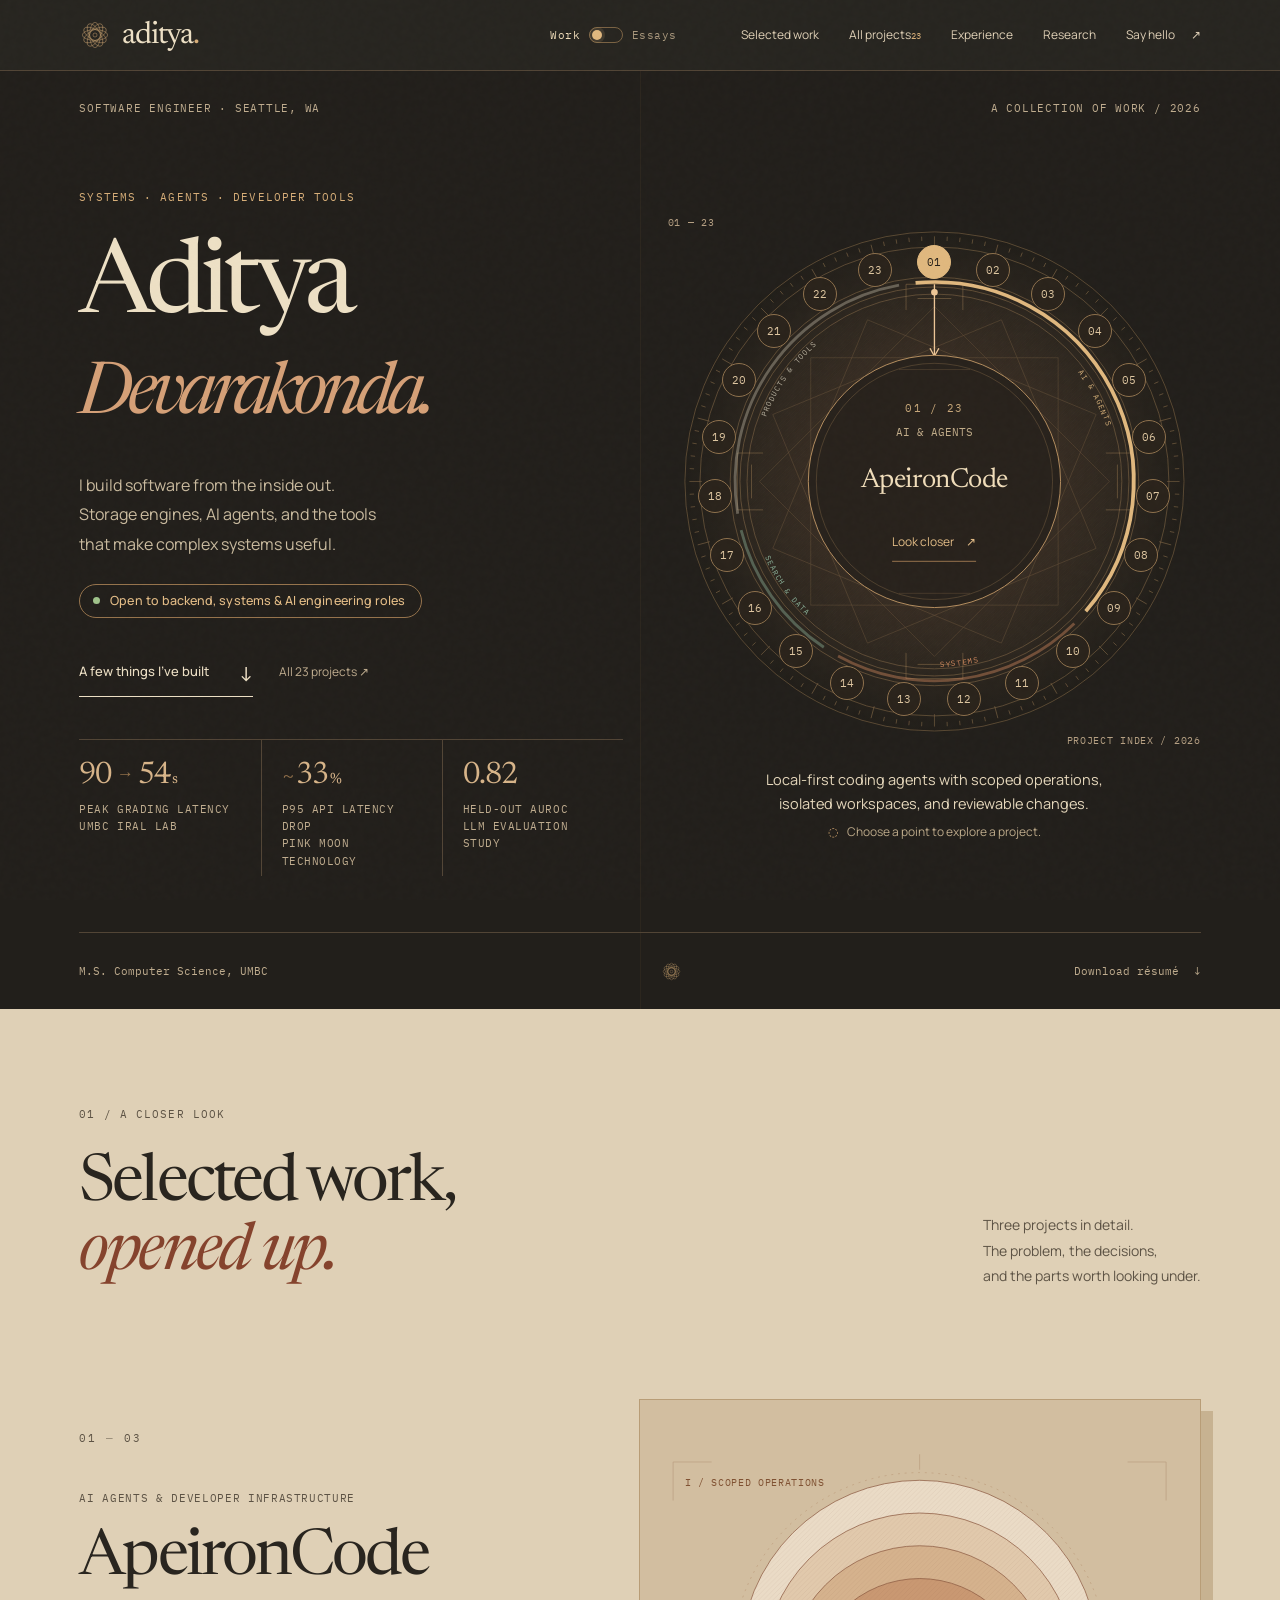
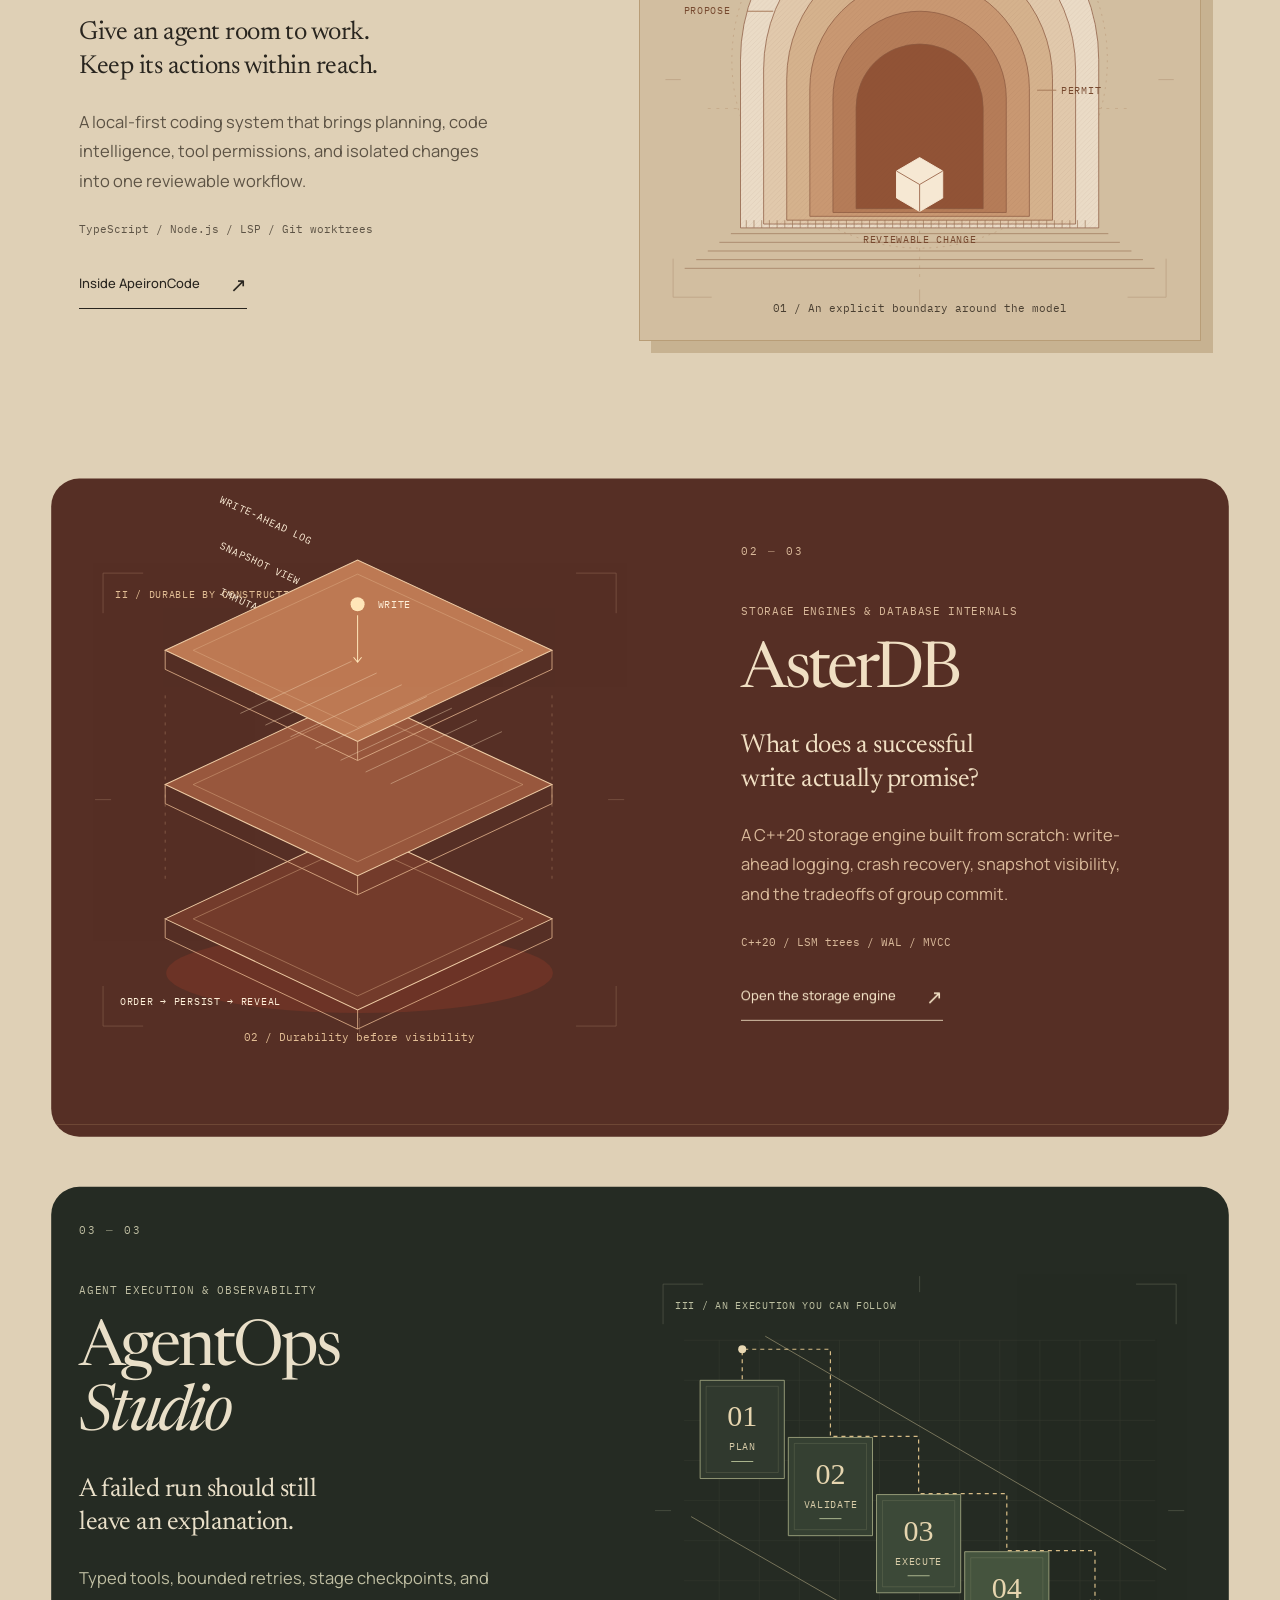
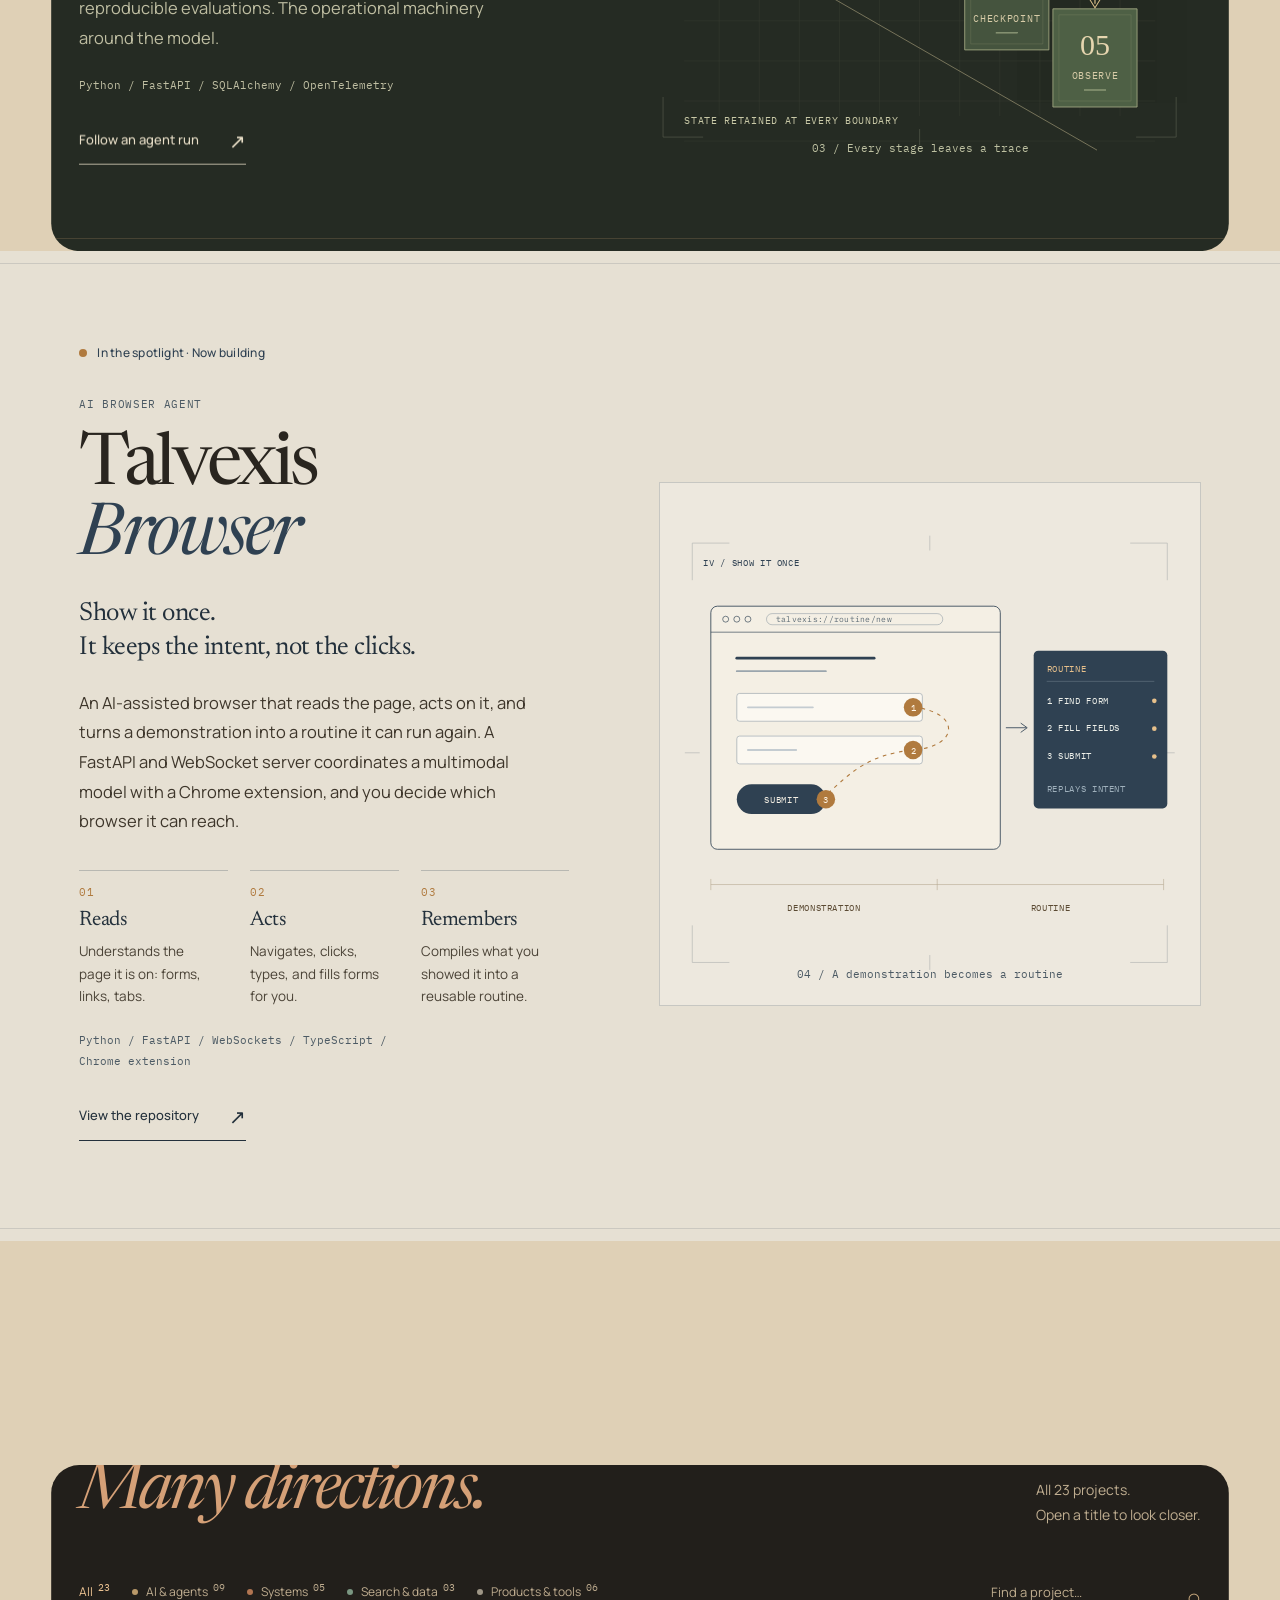
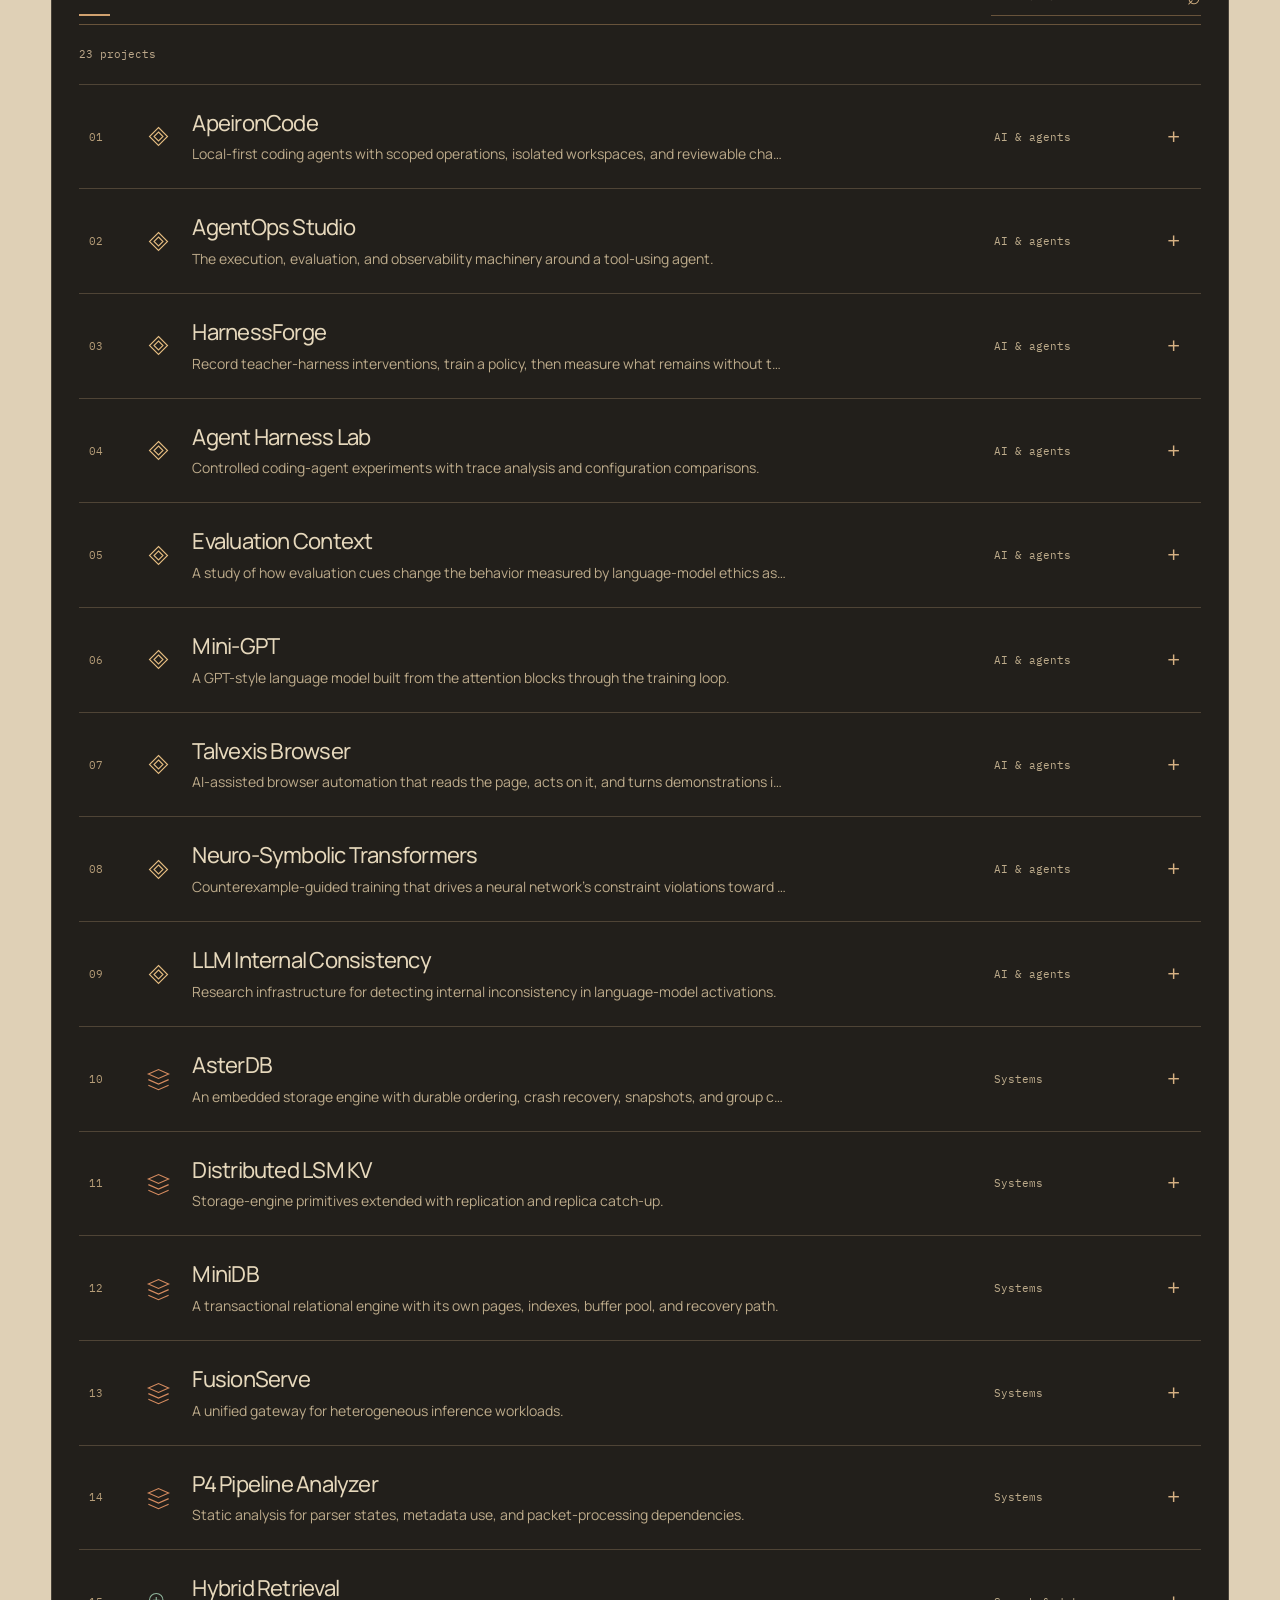
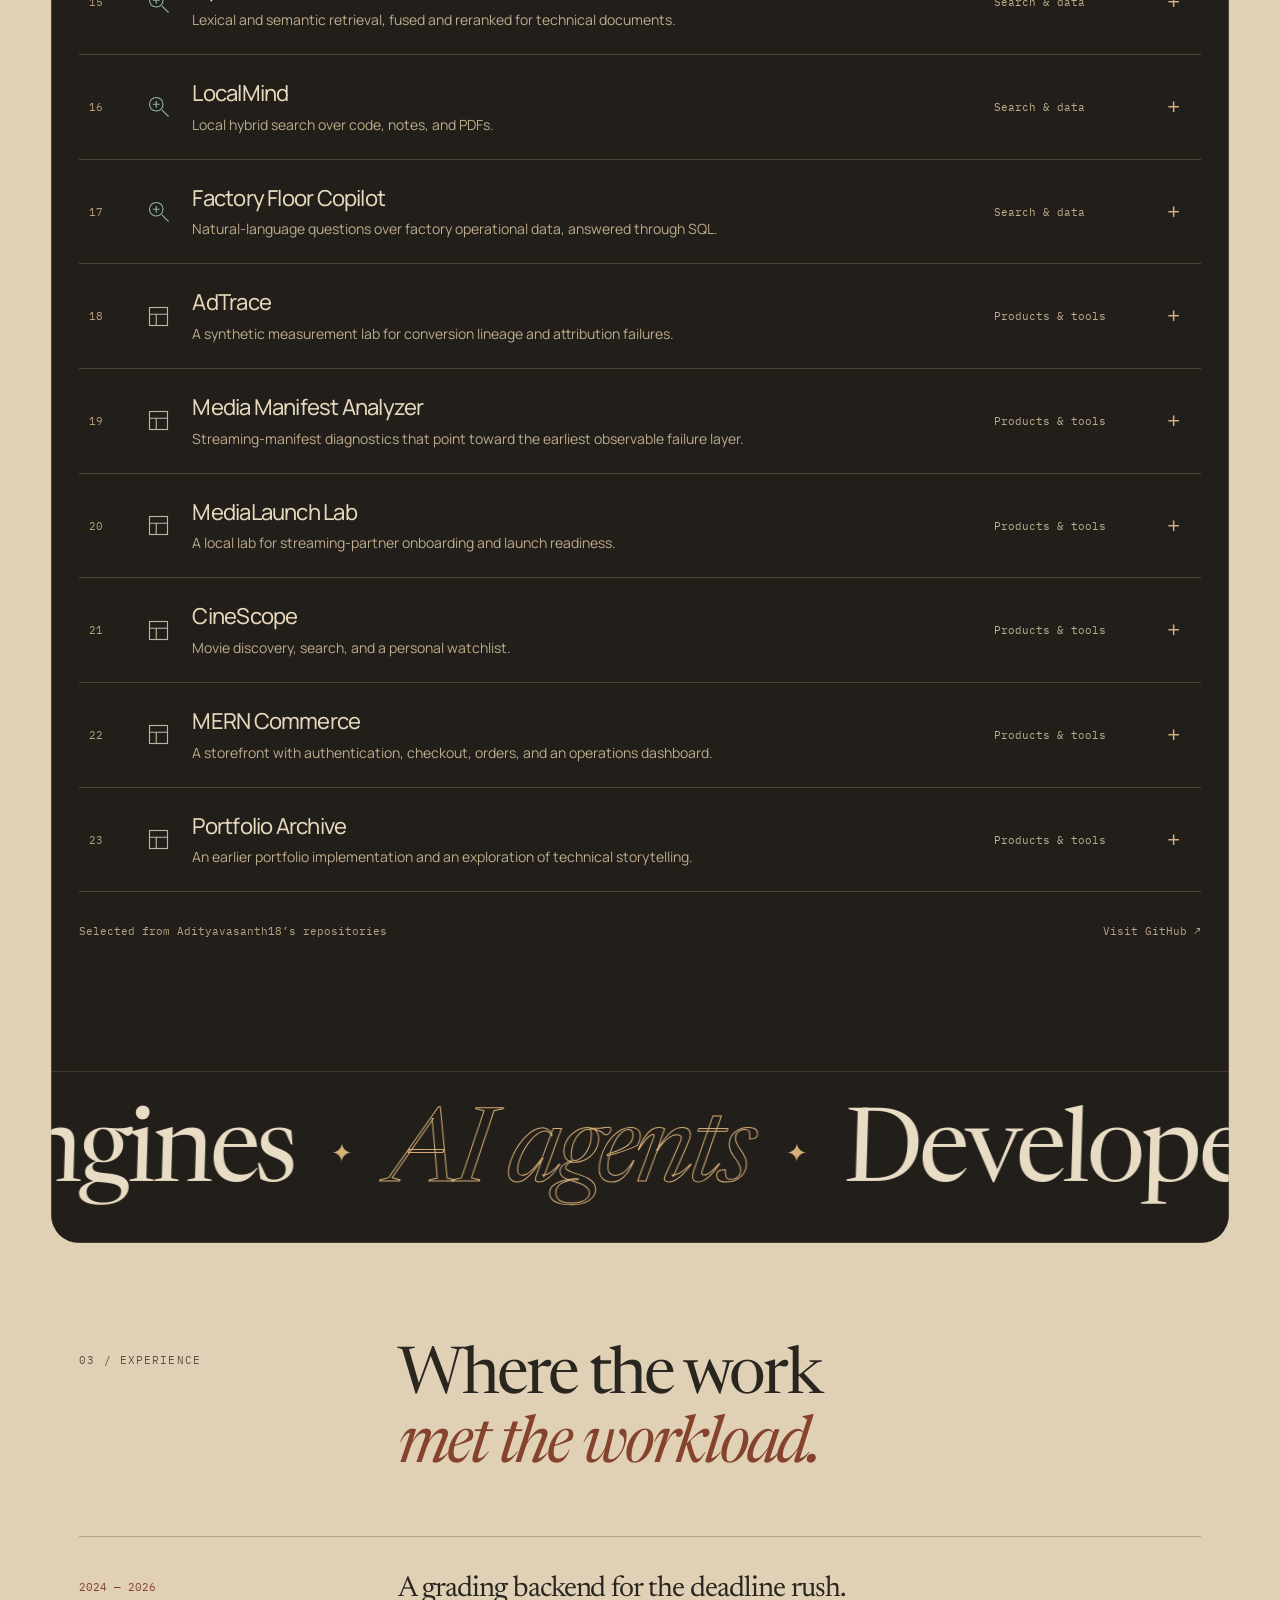
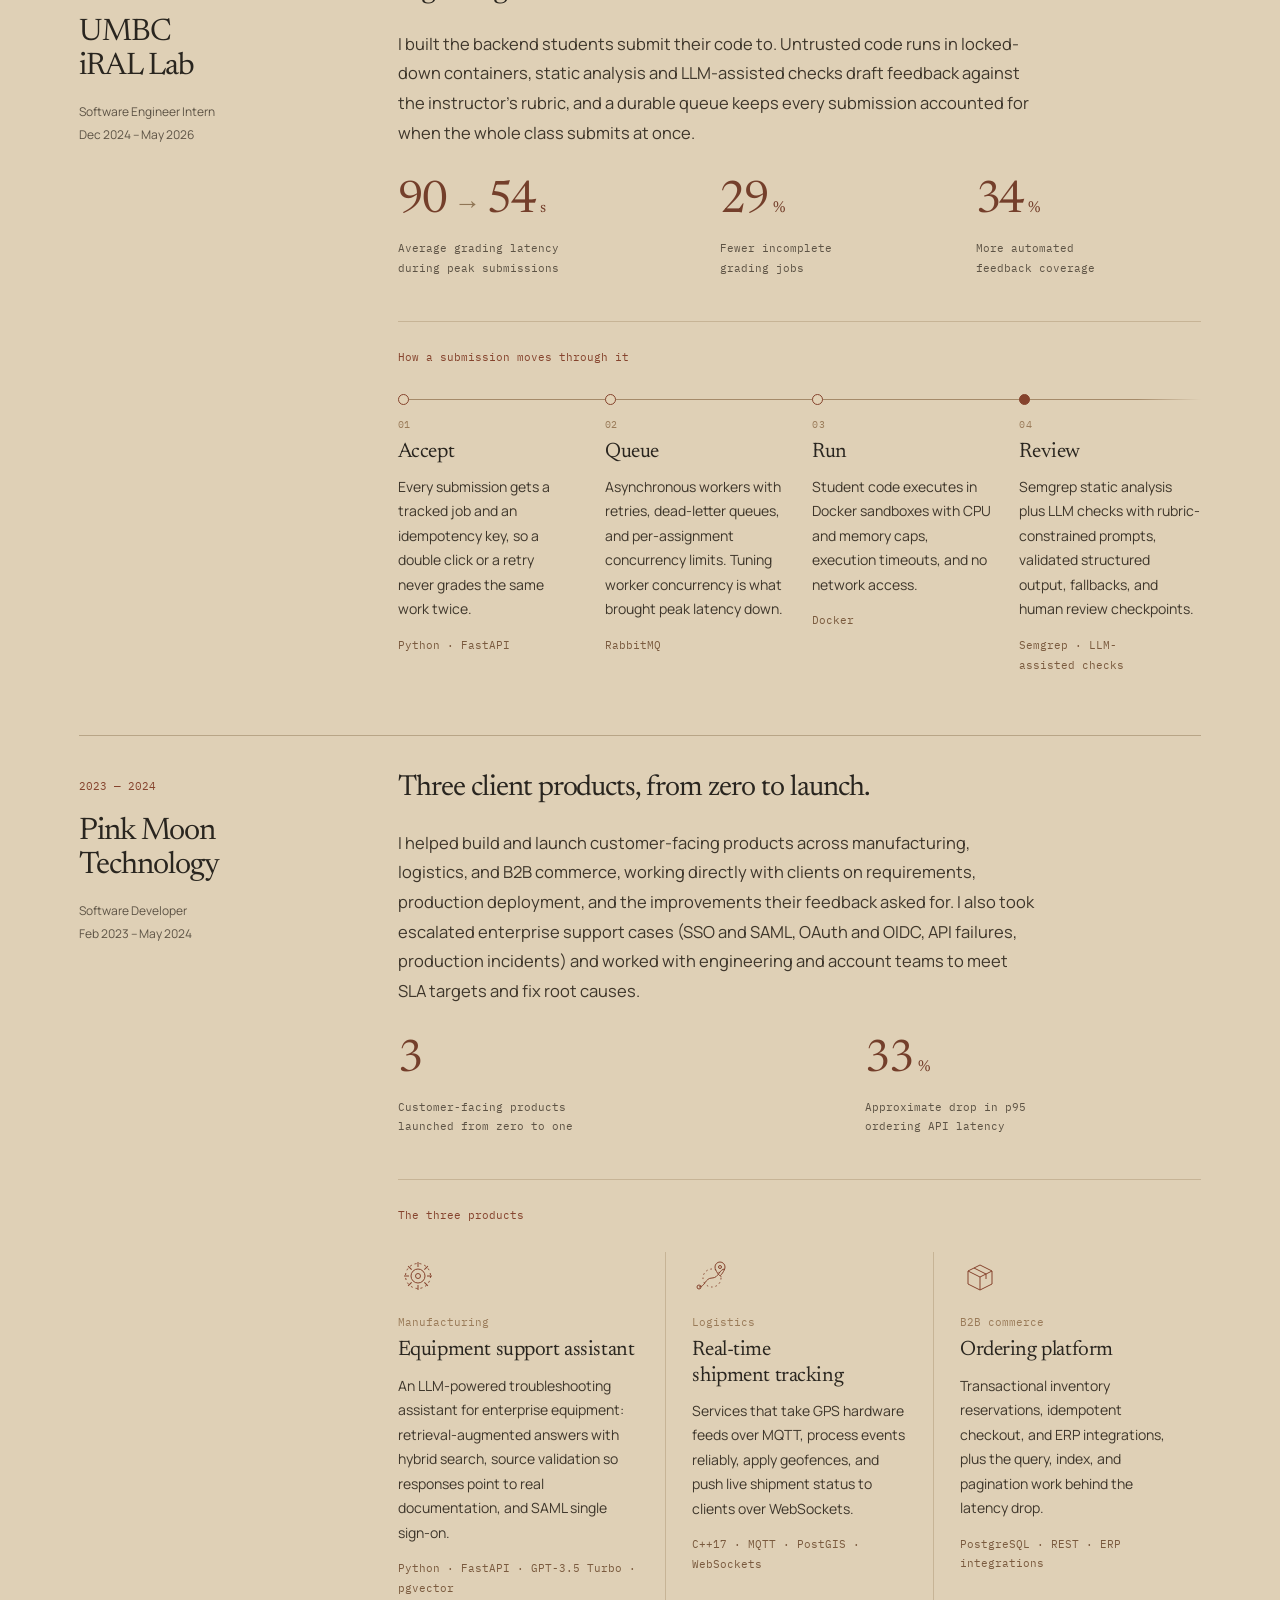
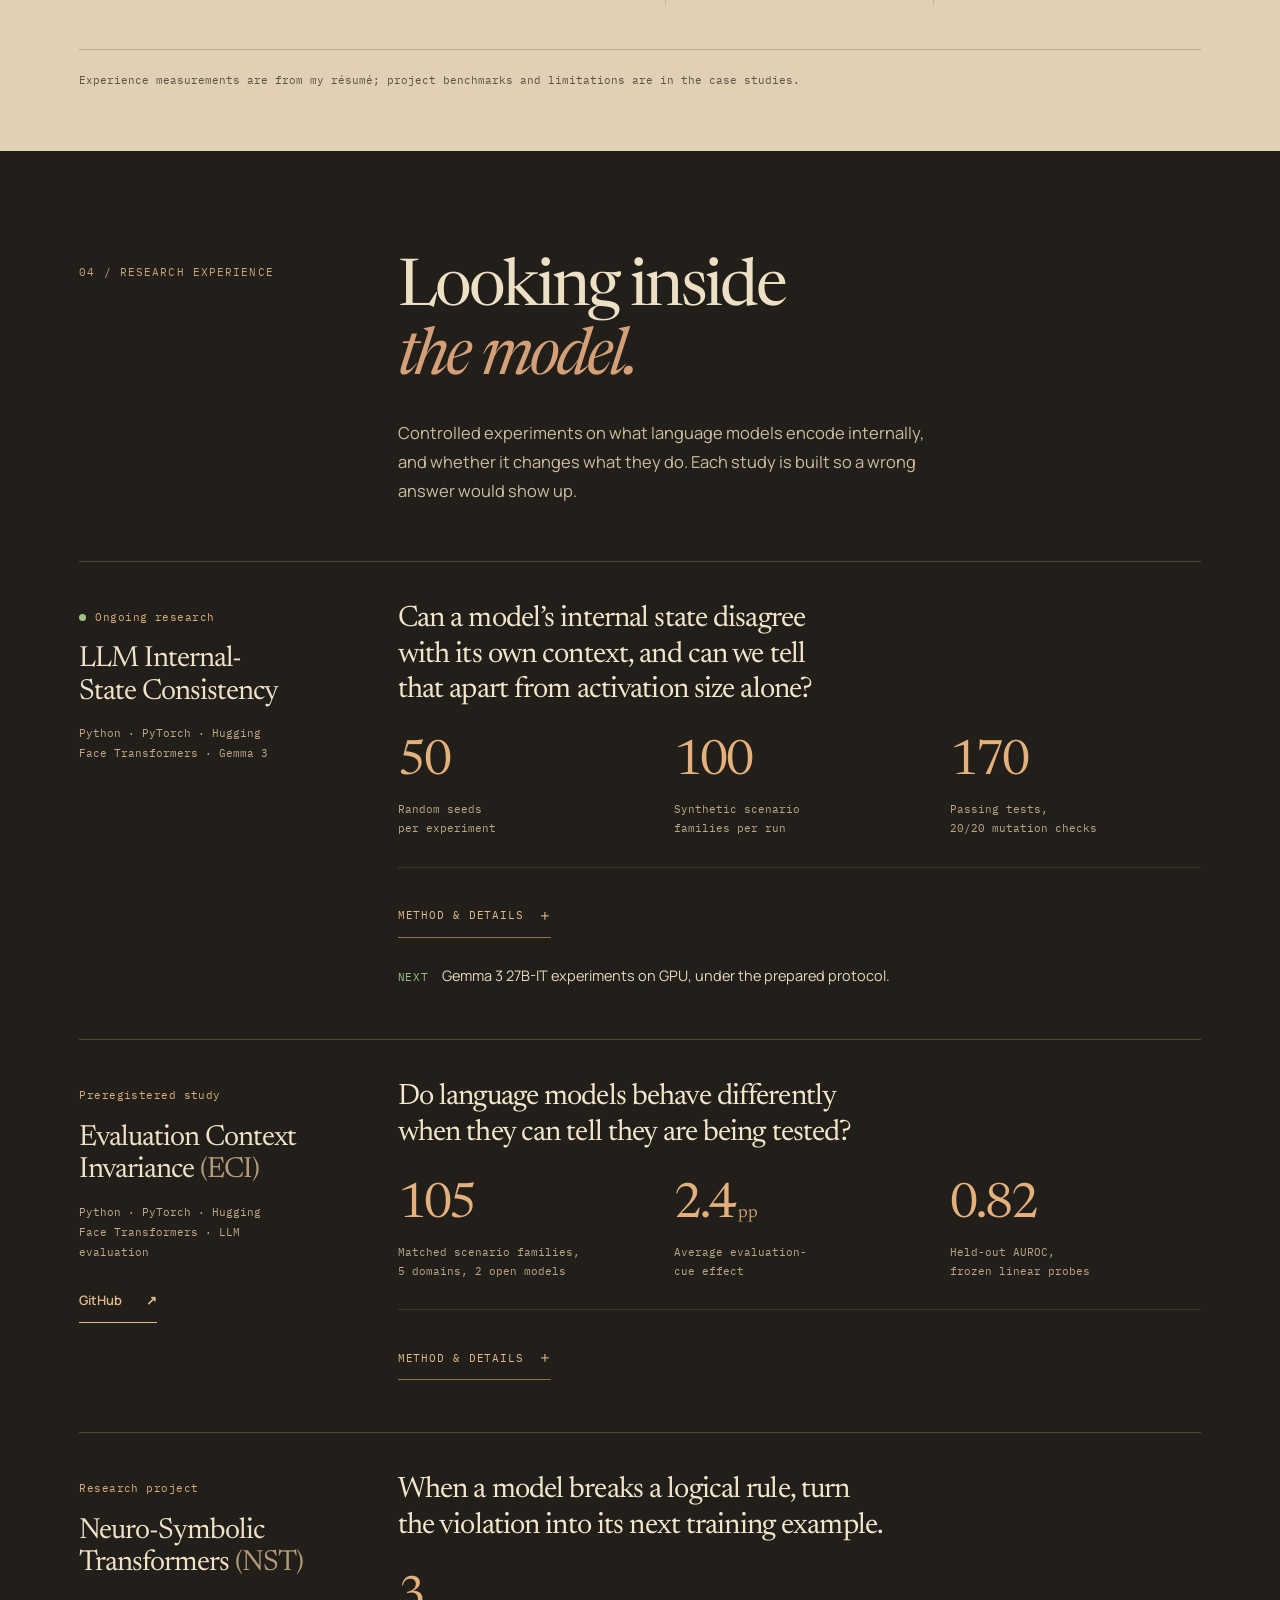
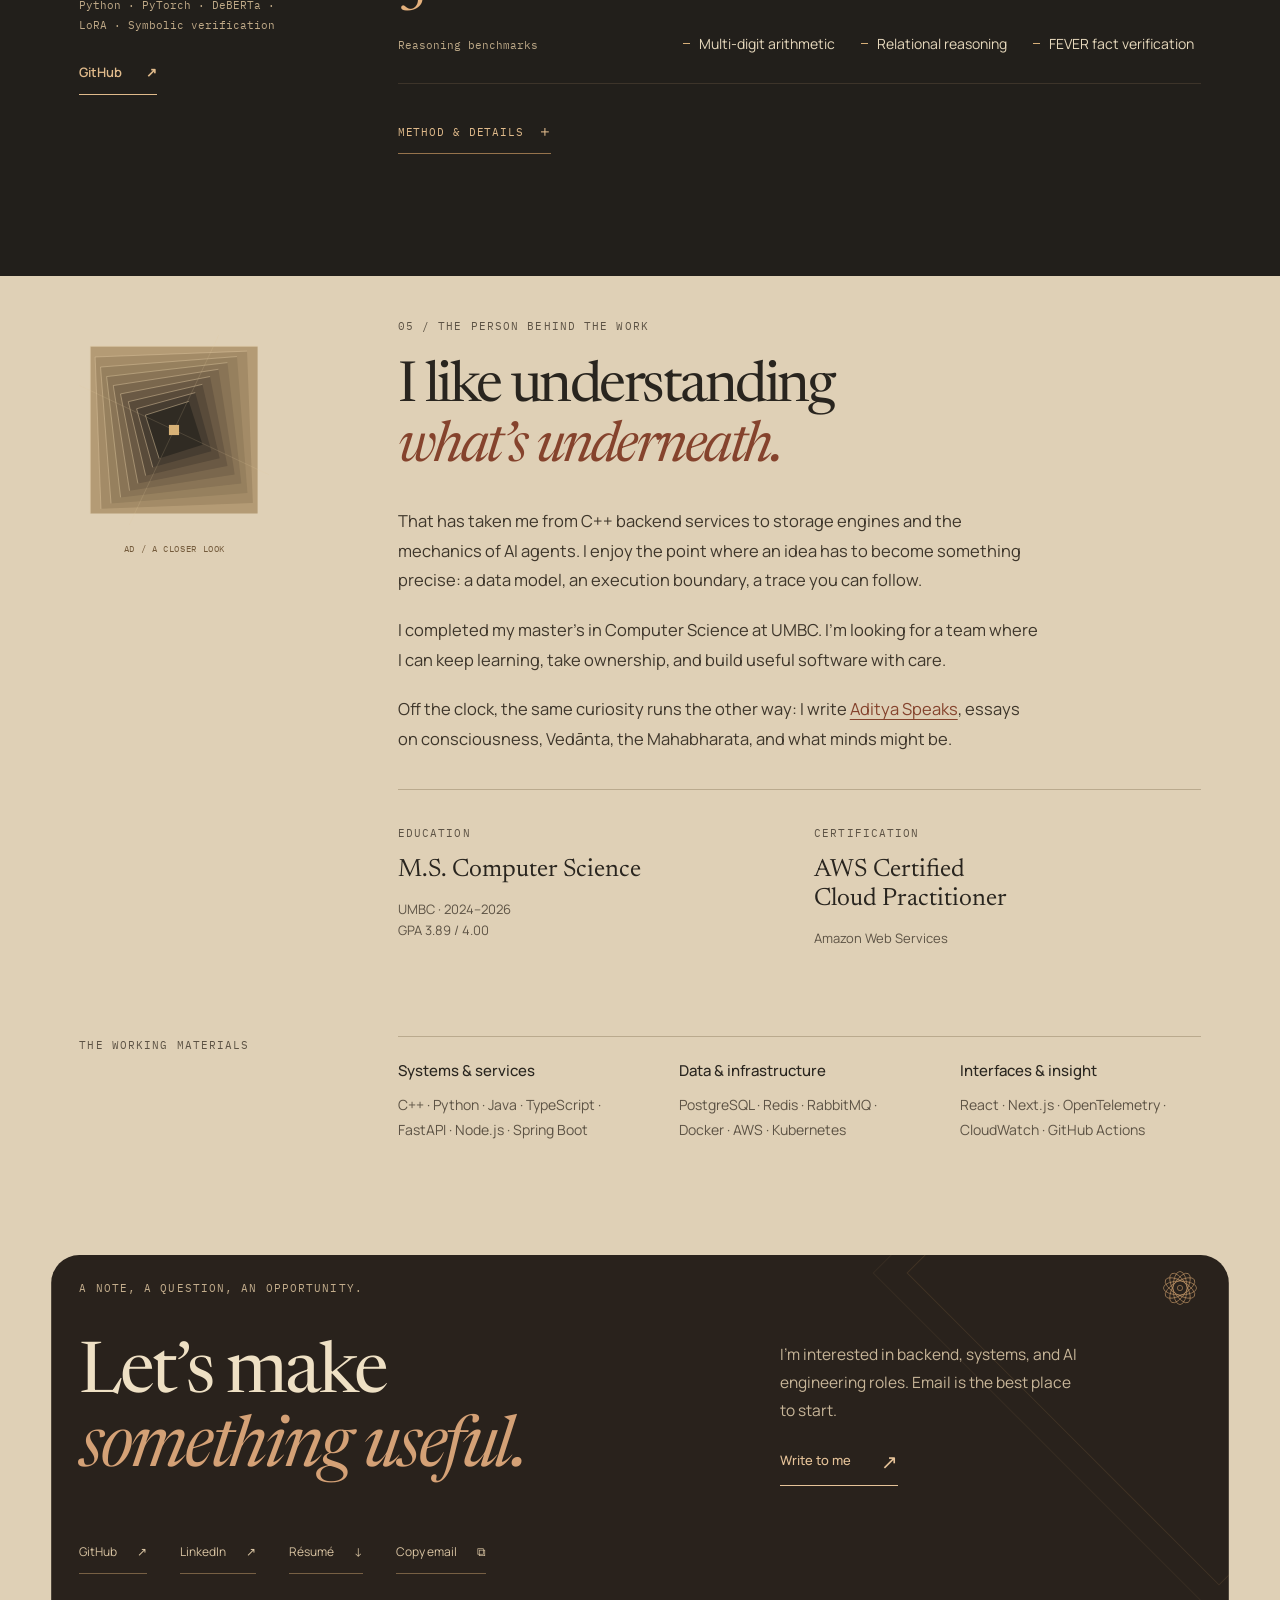
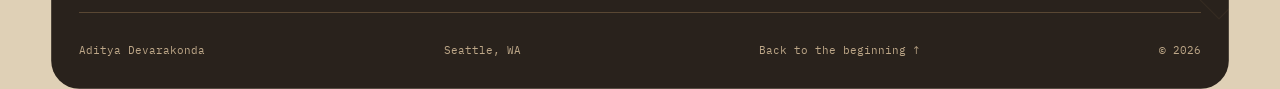
==== commit 3a75c6d9: "Motion layer: Lenis smooth scroll, GSAP scroll choreography, native React Bits-style effects - Lenis" ====
--- a/index.html
+++ b/index.html
@@ -2,7 +2,7 @@
 <html lang="en"><head><meta charset="utf-8"><meta name="viewport" content="width=device-width,initial-scale=1"><meta name="theme-color" content="#221f1b">
 <title>Aditya Devarakonda — Software Engineer</title><meta name="description" content="Software engineer building systems, agents, and developer tools. Explore the complete collection of 23 projects and three detailed engineering case studies."><link rel="canonical" href="https://adityavasanth18.github.io/">
 <meta property="og:type" content="website"><meta property="og:title" content="Aditya Devarakonda — Software Engineer"><meta property="og:description" content="Software engineer building systems, agents, and developer tools. Explore the complete collection of 23 projects and three detailed engineering case studies."><meta property="og:url" content="https://adityavasanth18.github.io/"><meta property="og:image" content="https://adityavasanth18.github.io/assets/social.png"><meta property="og:image:width" content="1200"><meta property="og:image:height" content="630"><meta name="twitter:card" content="summary_large_image">
-<noscript><style>.menu-toggle{display:none}.site-header nav{display:flex;position:static;flex-wrap:wrap}.nav-wrap{flex-wrap:wrap}.collection-tools,.collection-status,.atlas-nodes{display:none}</style></noscript><link rel="icon" type="image/svg+xml" href="/assets/favicon.svg?v=e9a37b15d6"><link rel="preload" href="/assets/manrope.woff" as="font" type="font/woff" crossorigin><link rel="preload" href="/assets/newsreader.woff" as="font" type="font/woff" crossorigin><link rel="stylesheet" href="/assets/styles.css?v=e9a37b15d6"><link rel="stylesheet" href="/assets/folio.css?v=e9a37b15d6"><link rel="stylesheet" href="/assets/upscale.css?v=u2"><link rel="stylesheet" href="/assets/sharpen.css?v=s1"><script defer src="/assets/app.js?v=s1"></script>
+<noscript><style>.menu-toggle{display:none}.site-header nav{display:flex;position:static;flex-wrap:wrap}.nav-wrap{flex-wrap:wrap}.collection-tools,.collection-status,.atlas-nodes{display:none}</style></noscript><link rel="icon" type="image/svg+xml" href="/assets/favicon.svg?v=e9a37b15d6"><link rel="preload" href="/assets/manrope.woff" as="font" type="font/woff" crossorigin><link rel="preload" href="/assets/newsreader.woff" as="font" type="font/woff" crossorigin><link rel="stylesheet" href="/assets/styles.css?v=e9a37b15d6"><link rel="stylesheet" href="/assets/folio.css?v=e9a37b15d6"><link rel="stylesheet" href="/assets/upscale.css?v=u2"><link rel="stylesheet" href="/assets/sharpen.css?v=s1"><link rel="stylesheet" href="/assets/motion.css?v=m1"><script>(function(r){if(matchMedia("(prefers-reduced-motion: reduce)").matches)return;r.classList.add("m");try{if(sessionStorage.getItem("curtain")){r.classList.add("curtain-in");sessionStorage.removeItem("curtain")}}catch(e){}setTimeout(function(){if(!window.__motion)r.classList.remove("m","curtain-in")},3000)})(document.documentElement)</script><script defer src="/assets/app.js?v=s1"></script><script defer src="/assets/vendor/gsap.min.js"></script><script defer src="/assets/vendor/ScrollTrigger.min.js"></script><script defer src="/assets/vendor/SplitText.min.js"></script><script defer src="/assets/vendor/DrawSVGPlugin.min.js"></script><script defer src="/assets/vendor/lenis.min.js"></script><script defer src="/assets/motion.js?v=m1"></script>
 </head><body class="" id="top"><a class="skip-link" href="#main">Skip to content</a><header class="site-header"><div class="nav-wrap"><a class="wordmark" href="/" aria-label="Aditya Devarakonda, home"><span class="brand-emblem"><svg viewBox="0 0 48 48" aria-hidden="true"><g fill="none" stroke="currentColor" stroke-width=".65"><ellipse cx="24" cy="24" rx="8" ry="19" transform="rotate(0 24 24)"/><ellipse cx="24" cy="24" rx="8" ry="19" transform="rotate(30 24 24)"/><ellipse cx="24" cy="24" rx="8" ry="19" transform="rotate(60 24 24)"/><ellipse cx="24" cy="24" rx="8" ry="19" transform="rotate(90 24 24)"/><ellipse cx="24" cy="24" rx="8" ry="19" transform="rotate(120 24 24)"/><ellipse cx="24" cy="24" rx="8" ry="19" transform="rotate(150 24 24)"/><circle cx="24" cy="24" r="3"/></g></svg></span><span class="brand-name">aditya<span>.</span></span></a><div class="site-switch" role="navigation" aria-label="Choose a site"><a class="switch-side" href="/" data-side="work" aria-current="page">Work</a><a class="switch-track" href="/essays/" aria-hidden="true" tabindex="-1"><span class="switch-knob"></span></a><a class="switch-side" href="/essays/" data-side="essays">Essays</a></div><button type="button" class="menu-toggle" aria-expanded="false" aria-controls="main-navigation">Menu <span aria-hidden="true">+</span></button><nav id="main-navigation" aria-label="Main navigation"><a href="/#work">Selected work</a><a href="/#all-projects">All projects <small>23</small></a><a href="/#experience">Experience</a><a href="/#research">Research</a><a href="/#contact">Say hello <span aria-hidden="true">↗</span></a></nav></div></header><main id="main" class="folio-home">
       <div class="hero-world"><section class="folio-hero paper-section" aria-labelledby="hero-title"><div class="folio-topline"><span>Software engineer · Seattle, WA</span><span class="edition-label">A collection of work / 2026</span></div>
         <div class="folio-hero-grid"><div class="folio-intro"><span class="eyebrow">Systems · Agents · Developer tools</span><h1 id="hero-title">Aditya<br><em>Devarakonda.</em></h1><p>I build software from the inside out.<br> Storage engines, AI agents, and the tools<br class="desktop-break"> that make complex systems useful.</p><p class="hero-status"><span aria-hidden="true"></span>Open to backend, systems &amp; AI engineering roles</p><div class="folio-hero-actions"><a class="folio-cta" href="#work">A few things I’ve built <span aria-hidden="true">↓</span></a><a href="#all-projects" class="quiet-link">All 23 projects ↗</a></div><div class="hero-proof" aria-label="Selected results"><a href="#exp-iral"><strong>90<span aria-hidden="true">→</span>54<small>s</small></strong><span>Peak grading latency<br> UMBC iRAL Lab</span></a><a href="#exp-pinkmoon"><strong><span class="approx" title="approximately">~</span>33<small>%</small></strong><span>p95 API latency drop<br> Pink Moon Technology</span></a><a href="#research-eci"><strong>0.82</strong><span>Held-out AUROC<br> LLM evaluation study</span></a></div></div><div class="folio-atlas-wrap"><div class="project-atlas" aria-label="Interactive project index"><div class="atlas-corner corner-nw">01 — 23</div><div class="atlas-corner corner-se">PROJECT INDEX / 2026</div><svg class="atlas-geometry" viewBox="0 0 600 600" aria-hidden="true">
--- a/assets/motion.css
+++ b/assets/motion.css
@@ -0,0 +1,83 @@
+/* Motion layer: Lenis + GSAP. Everything here is inert unless motion.js runs
+   (the <html class="m"> flag is only set when reduced motion is not requested). */
+
+/* Lenis */
+html.lenis, html.lenis body { height: auto; }
+.lenis.lenis-smooth { scroll-behavior: auto !important; }
+.lenis.lenis-smooth [data-lenis-prevent] { overscroll-behavior: contain; }
+.lenis.lenis-stopped { overflow: hidden; }
+.lenis.lenis-smooth iframe { pointer-events: none; }
+
+/* Hide the hero copy only until the intro timeline takes over (no flash). */
+.m .folio-topline, .m .folio-intro > *, .m .folio-bottomline,
+.m .case-page h1, .m .case-summary, .m .case-meta { visibility: hidden; }
+
+/* Arriving from another page: start covered, motion.js lifts the curtain. */
+html.curtain-in body::after {
+  content: ""; position: fixed; inset: 0; z-index: 200; background: #1c1916;
+}
+.page-curtain {
+  position: fixed; inset: 0; z-index: 200; background: #1c1916; color: #d7ae78;
+  display: grid; place-items: center; pointer-events: none; will-change: transform;
+}
+.page-curtain svg { width: 44px; height: 44px; }
+.page-curtain::after {
+  content: ""; position: absolute; left: 0; right: 0; top: 0; height: 1px;
+  background: linear-gradient(90deg, transparent, #d7ae78 30%, #d7ae78 70%, transparent);
+  opacity: .6;
+}
+
+/* Header: hairline reading progress + hide on the way down */
+.site-header { transition: transform .5s cubic-bezier(.2,.7,.2,1); }
+.site-header.is-tucked { transform: translateY(-100%); }
+.scroll-progress {
+  position: absolute; left: 0; right: 0; bottom: -1px; height: 1px;
+  background: #d7ae78; transform-origin: 0 50%; transform: scaleX(0); pointer-events: none;
+}
+
+/* Split text helpers */
+.m-line-mask { overflow: clip; padding-bottom: .08em; margin-bottom: -.08em; }
+.m-char, .m-word { will-change: transform, opacity, filter; }
+.tnum { font-variant-numeric: tabular-nums; }
+
+/* Hero cursor light: a faint bronze lamp over the engraving */
+.hero-world { position: relative; }
+.hero-lamp {
+  position: absolute; inset: 0; pointer-events: none; z-index: 3; opacity: 0;
+  mix-blend-mode: screen; transition: opacity .6s ease;
+  background: radial-gradient(520px circle at var(--lx, 70%) var(--ly, 40%), rgba(215,174,120,.10), transparent 62%);
+}
+.hero-world:hover .hero-lamp { opacity: 1; }
+
+/* Project rows: a small engraver's nudge on hover */
+@media (hover: hover) {
+  .collection-row .collection-name { display: inline-block; transition: transform .45s cubic-bezier(.2,.7,.2,1), color .3s; }
+  .collection-row summary:hover .collection-name { transform: translateX(8px); color: #e8c48f; }
+  .collection-row .category-mark { transition: transform .6s cubic-bezier(.2,.7,.2,1); }
+  .collection-row summary:hover .category-mark { transform: rotate(90deg); }
+}
+
+/* Scroll-speed marquee between the collection and the experience ledger */
+.m-marquee {
+  overflow: hidden; border-top: 1px solid rgba(215,174,120,.18); border-bottom: 1px solid rgba(215,174,120,.18);
+  padding: clamp(18px, 3vw, 34px) 0; user-select: none; pointer-events: none; margin-top: clamp(28px, 3vw, 44px);
+}
+.m-marquee-track { display: flex; width: max-content; will-change: transform; }
+.m-marquee-row { display: flex; align-items: center; flex-shrink: 0; }
+.m-marquee span {
+  font-family: Newsreader, Georgia, serif; font-size: clamp(44px, 8vw, 120px); line-height: 1;
+  letter-spacing: -.035em; padding: 0 .28em; white-space: nowrap; color: #e9dcc5;
+}
+.m-marquee span:nth-child(4n+2), .m-marquee span:nth-child(4n+4) { font-size: clamp(16px, 2vw, 26px); color: #d7ae78; letter-spacing: 0; }
+.m-marquee span:nth-child(4n+3) { font-style: italic; color: transparent; -webkit-text-stroke: 1px #d7ae78; }
+
+/* Click spark */
+.m-spark { position: fixed; z-index: 250; pointer-events: none; overflow: visible; }
+
+/* Magnetic elements need to be transformable */
+.m-magnet { will-change: transform; }
+
+@media (prefers-reduced-motion: reduce) {
+  .site-header { transition: none; }
+  .hero-lamp, .m-marquee { display: none; }
+}
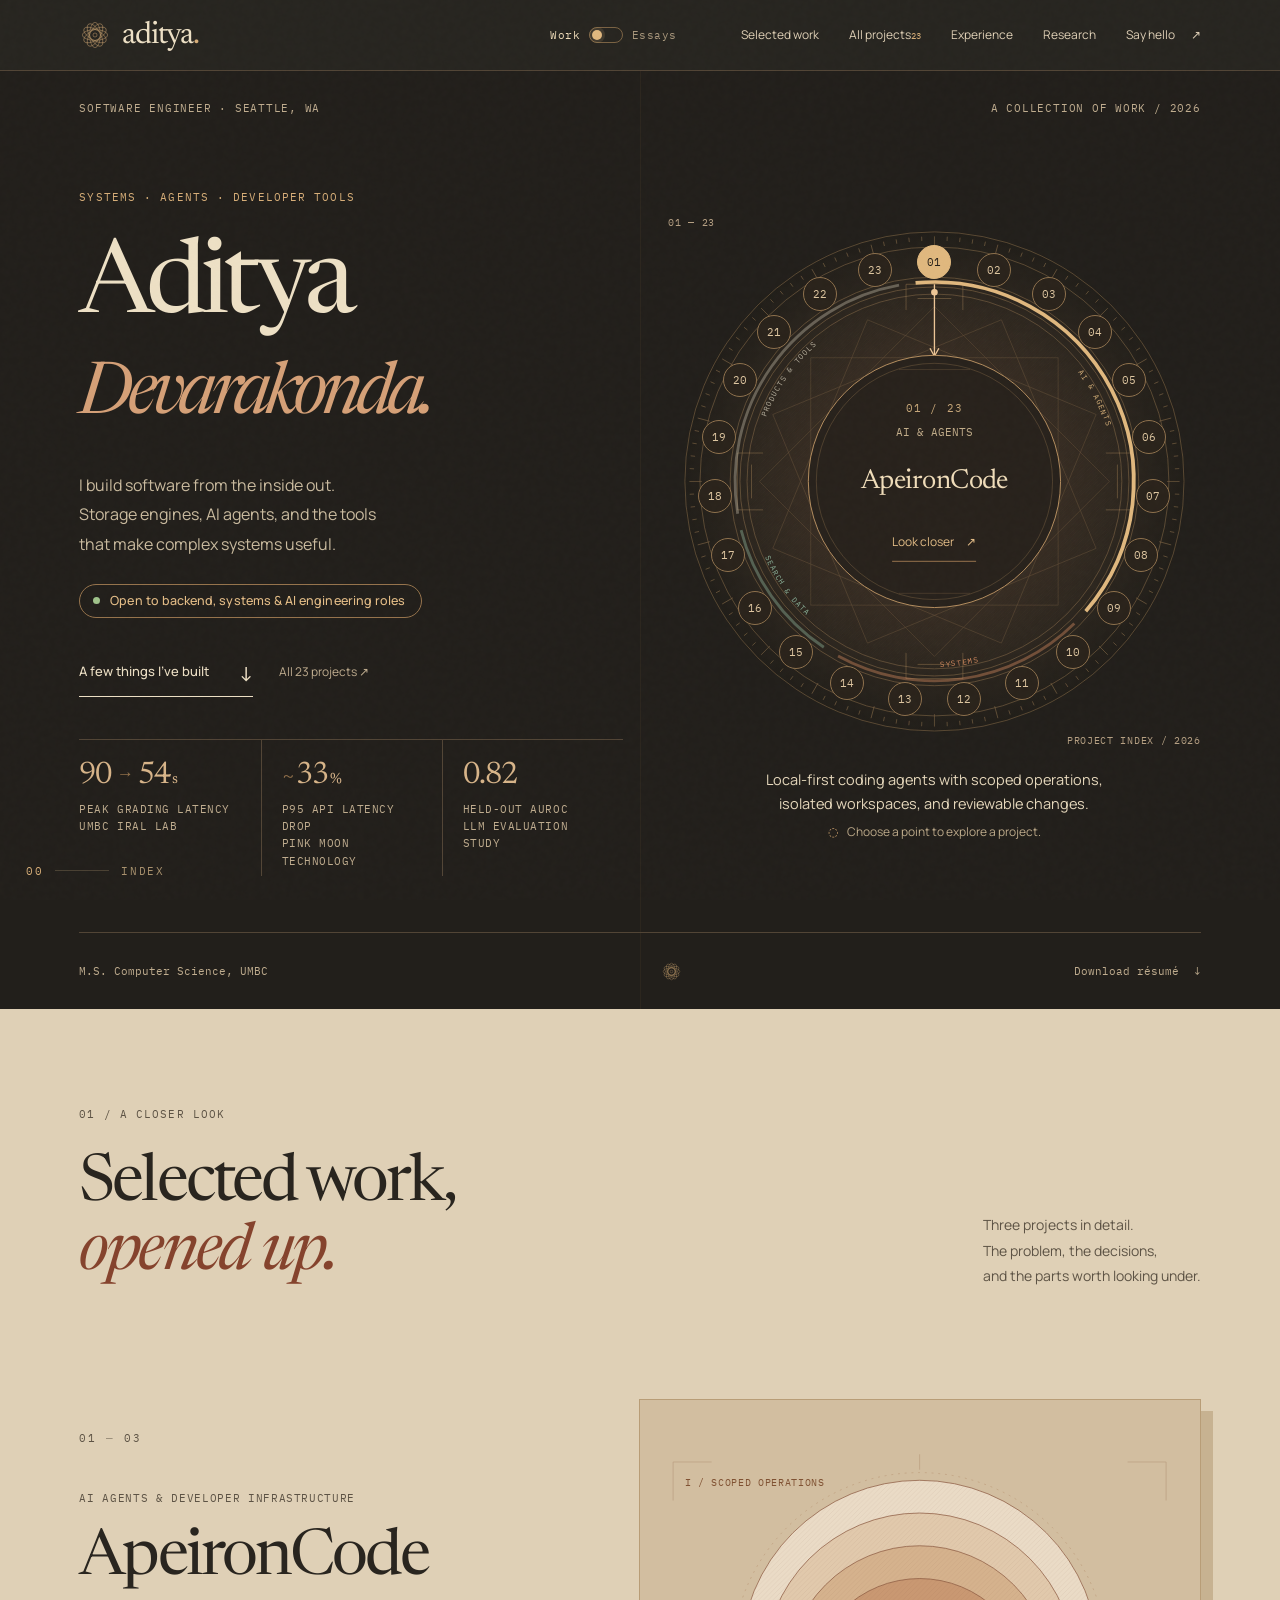
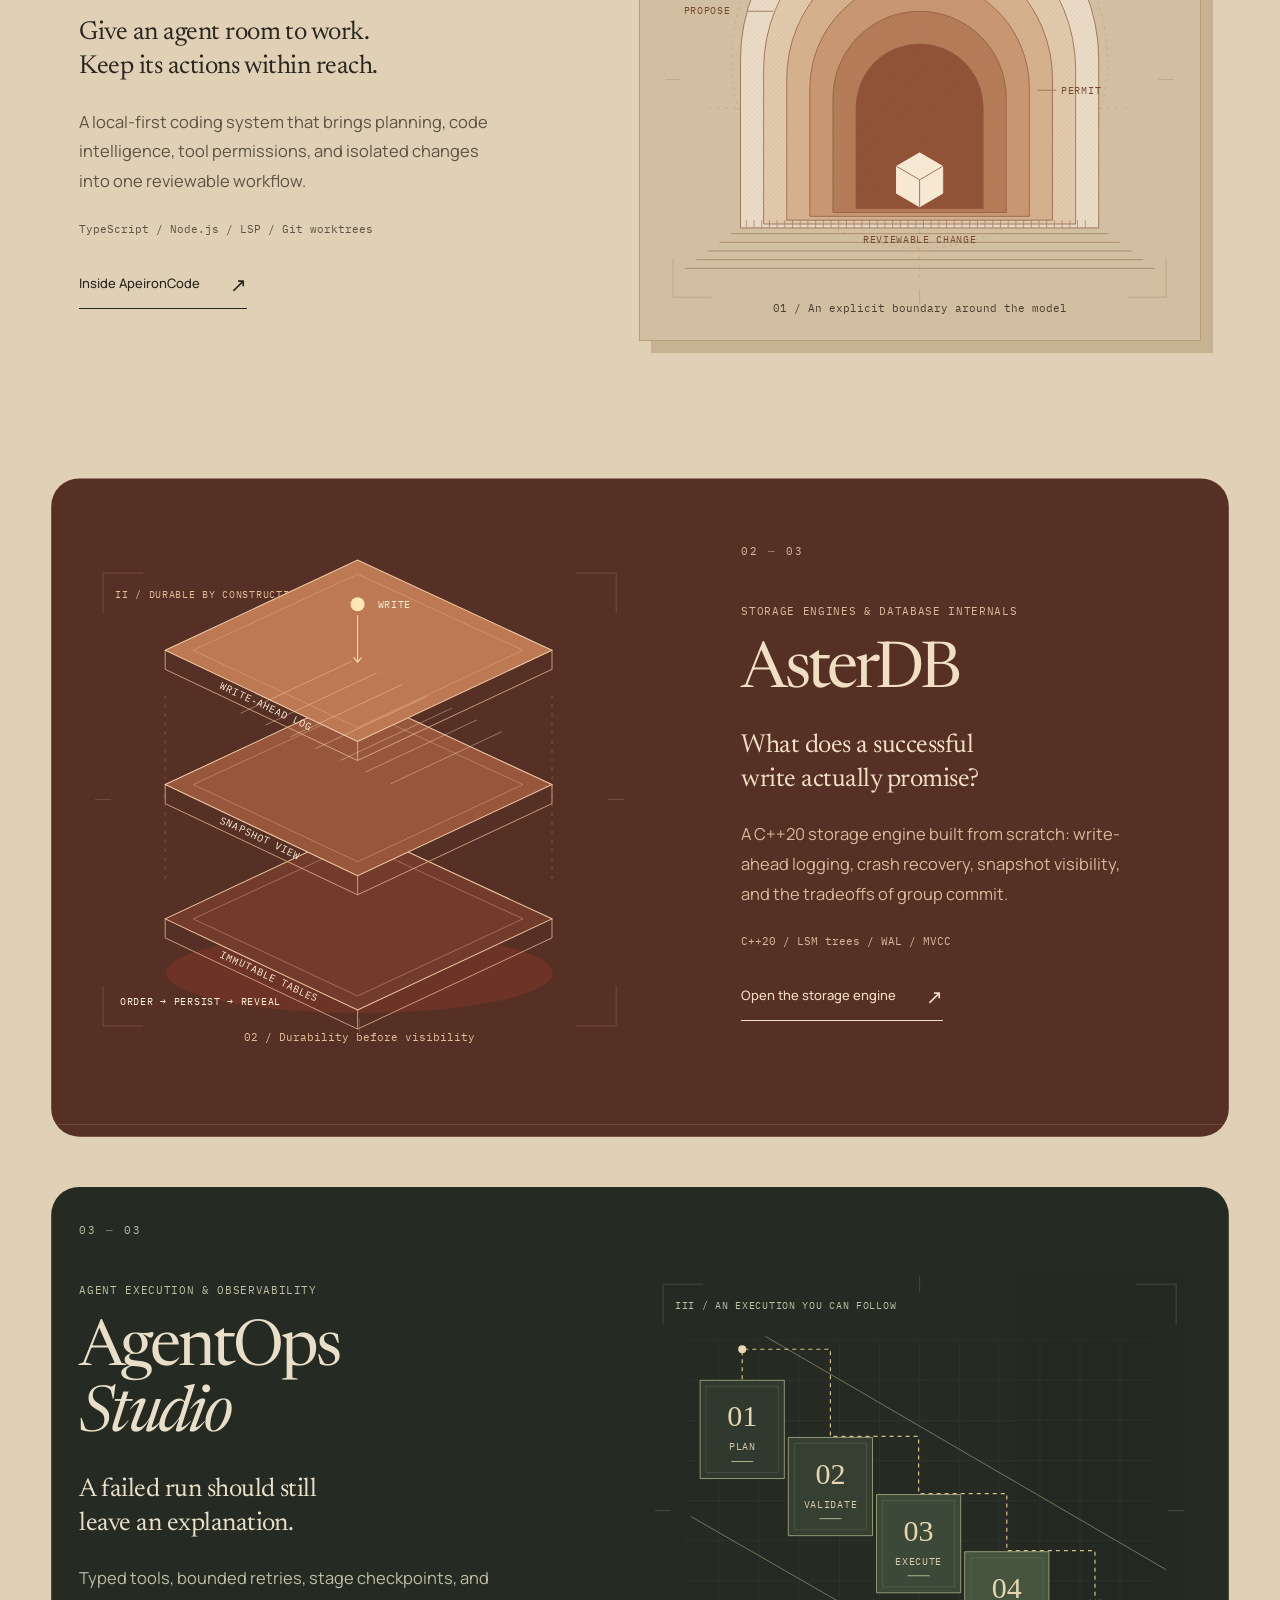
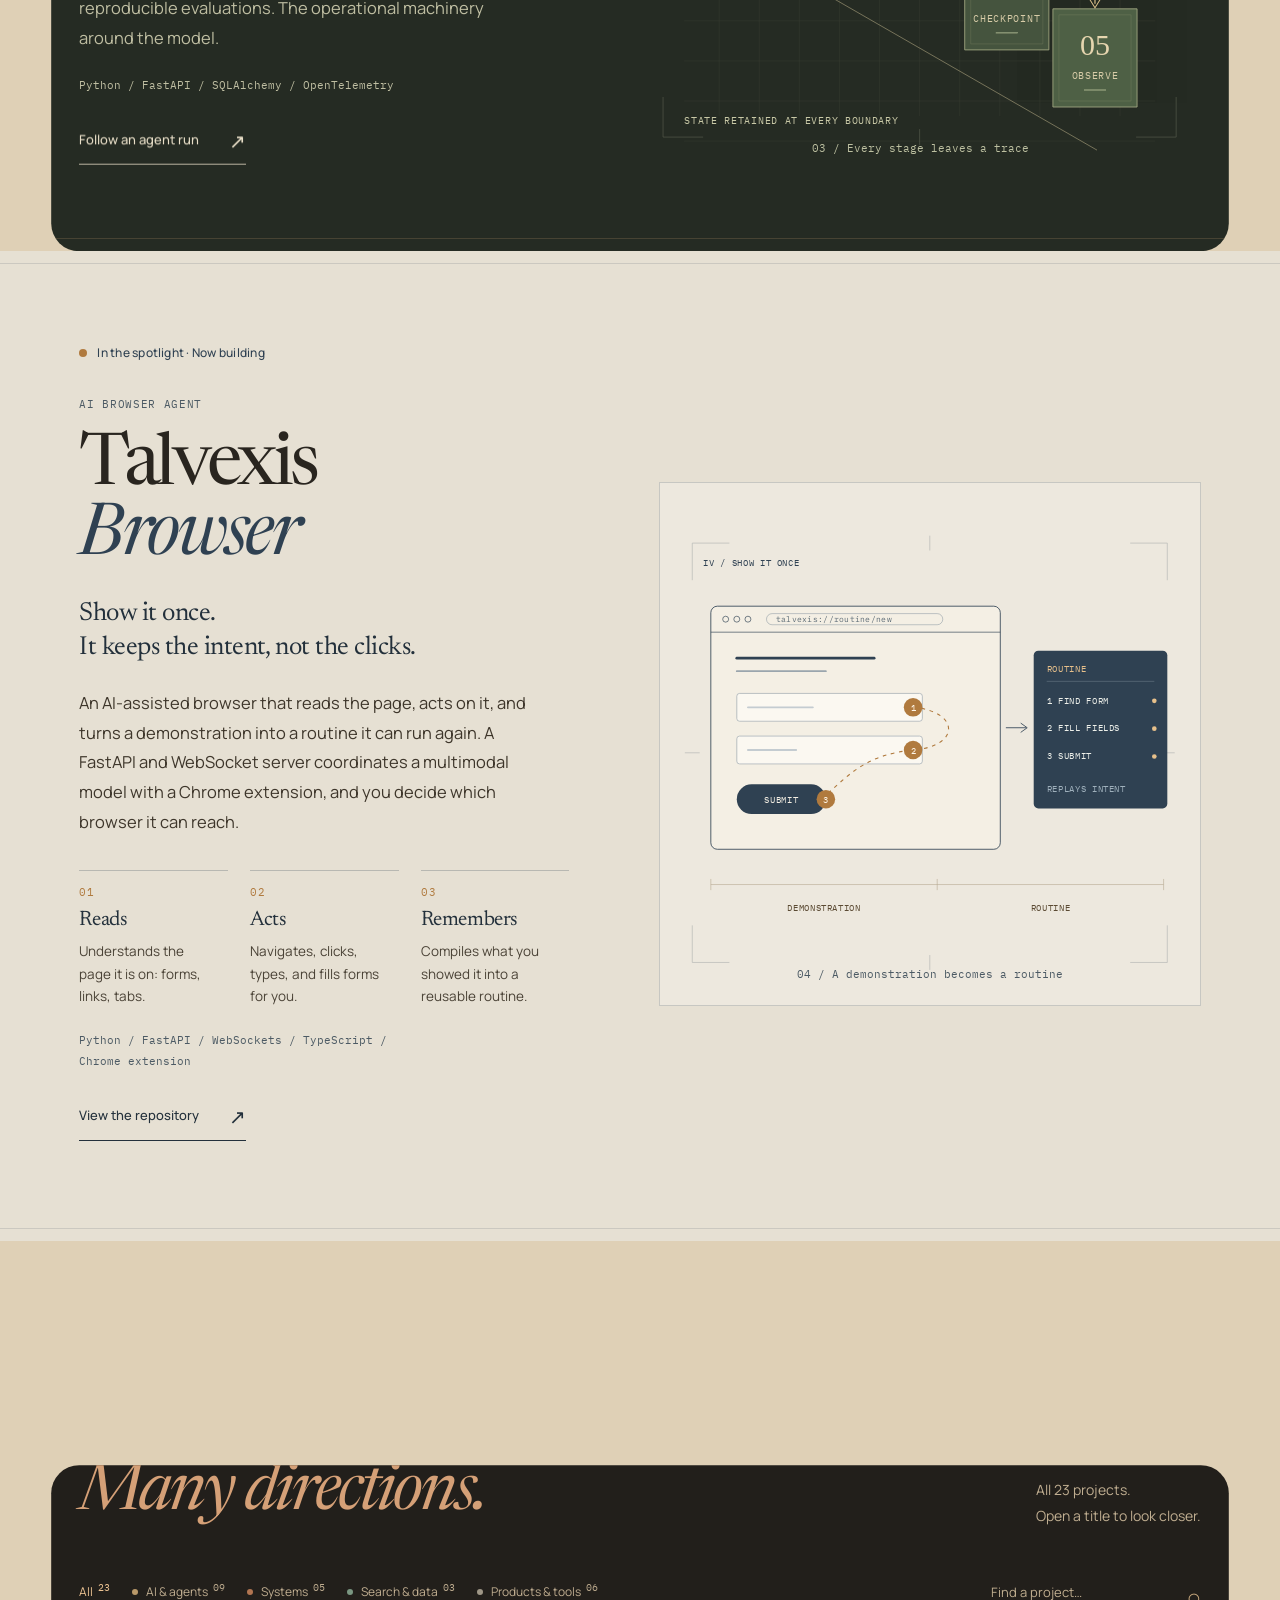
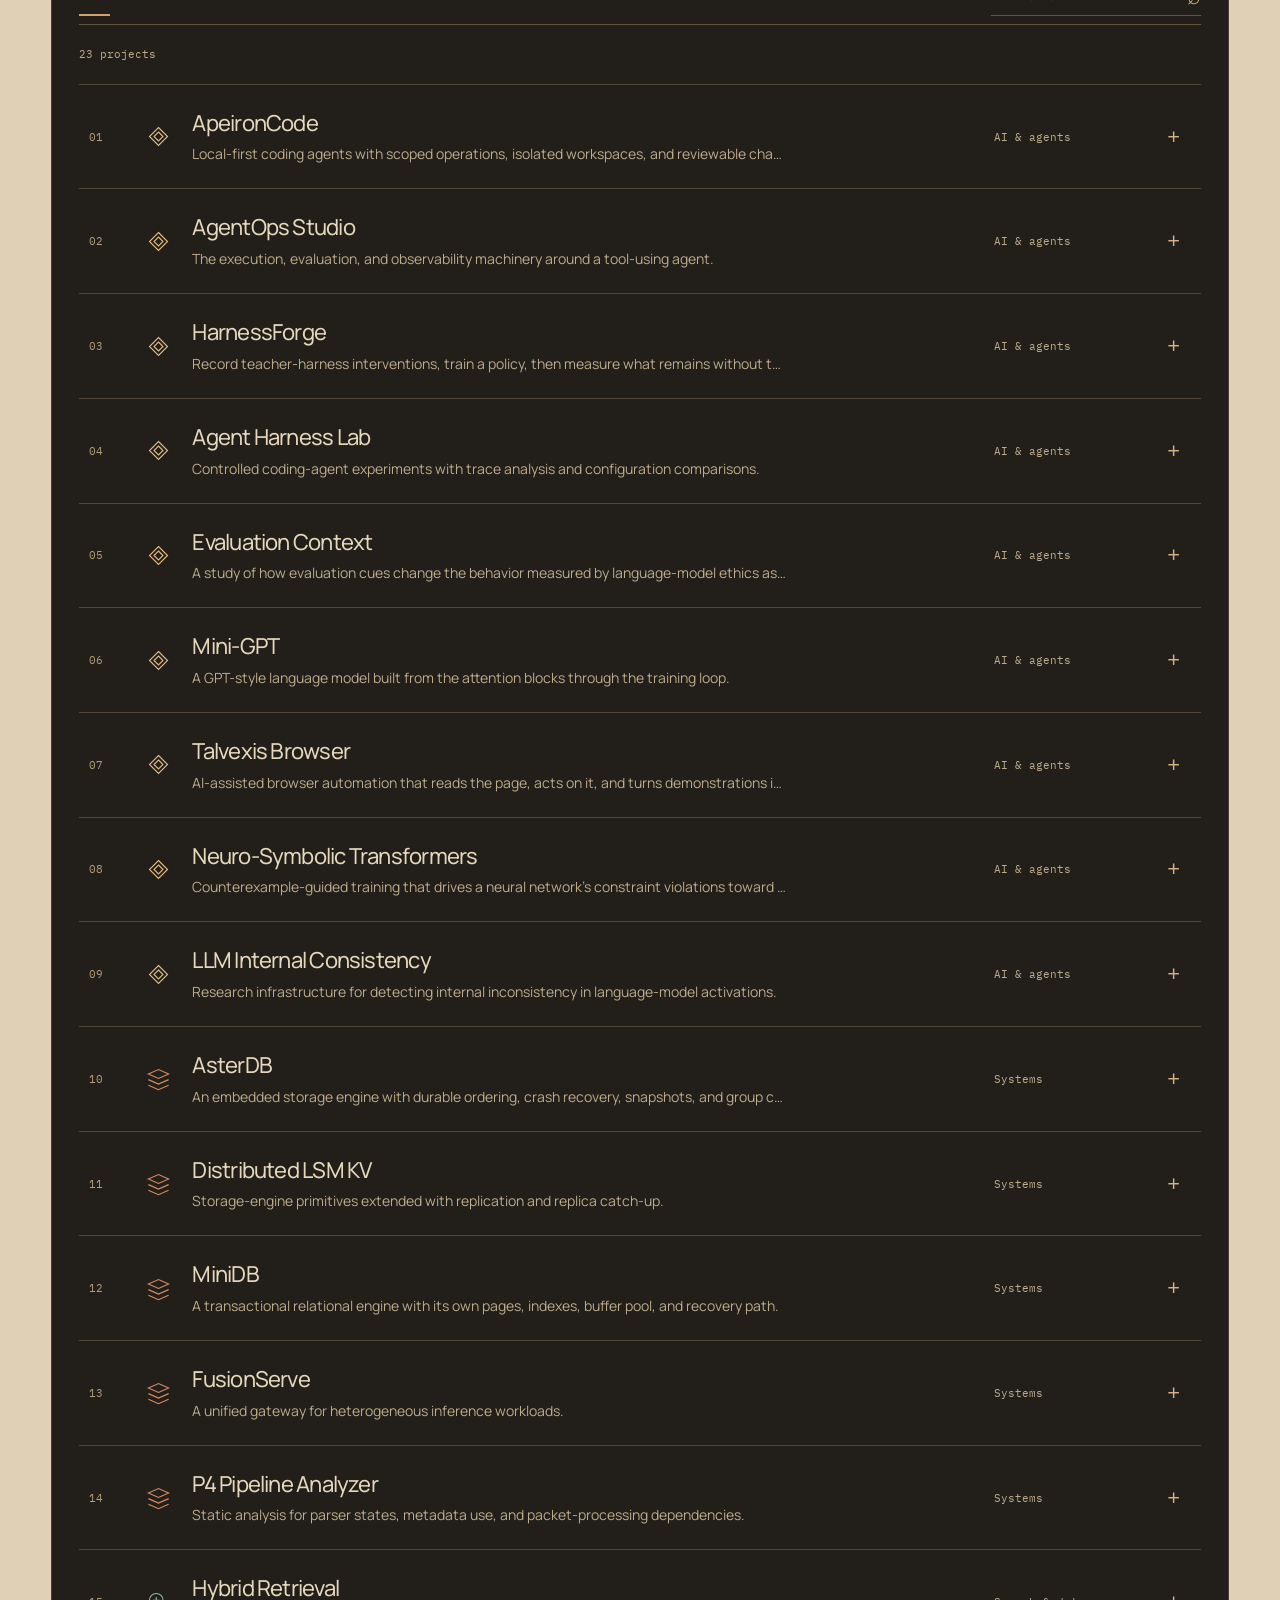
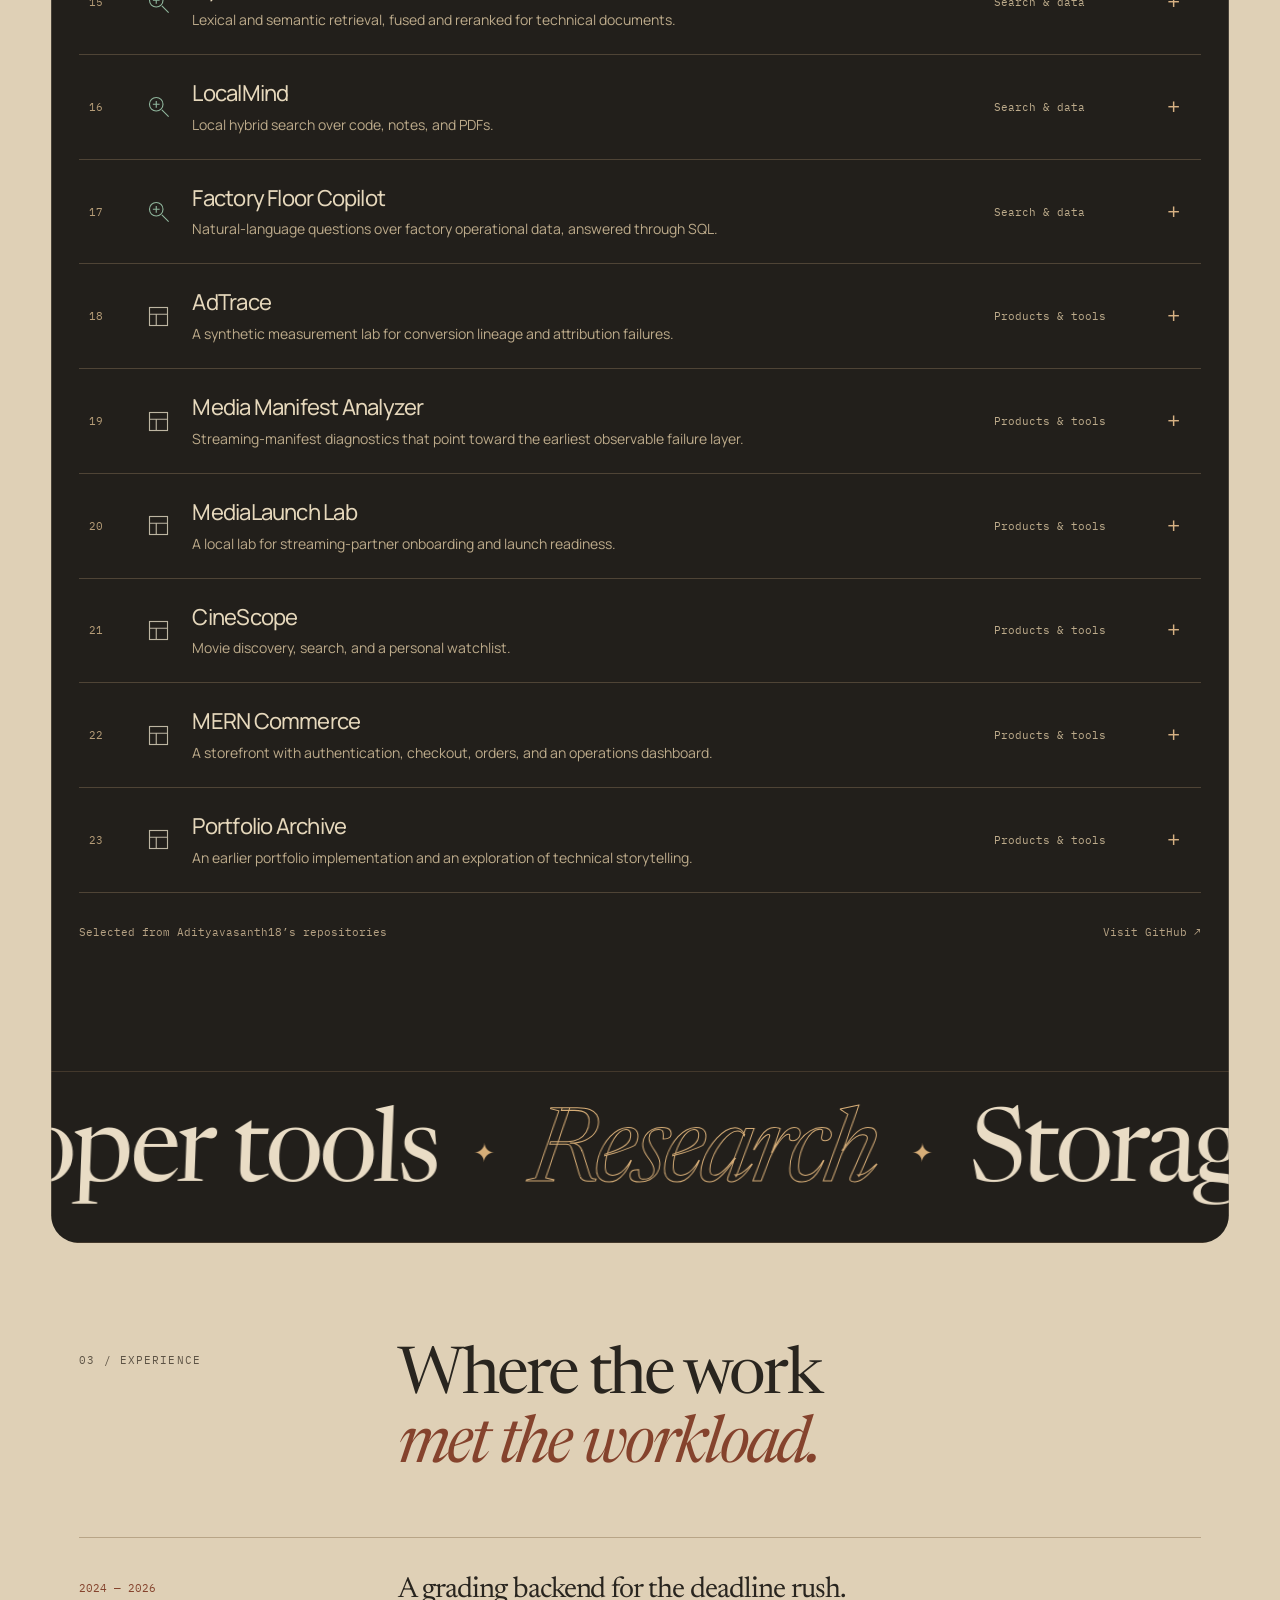
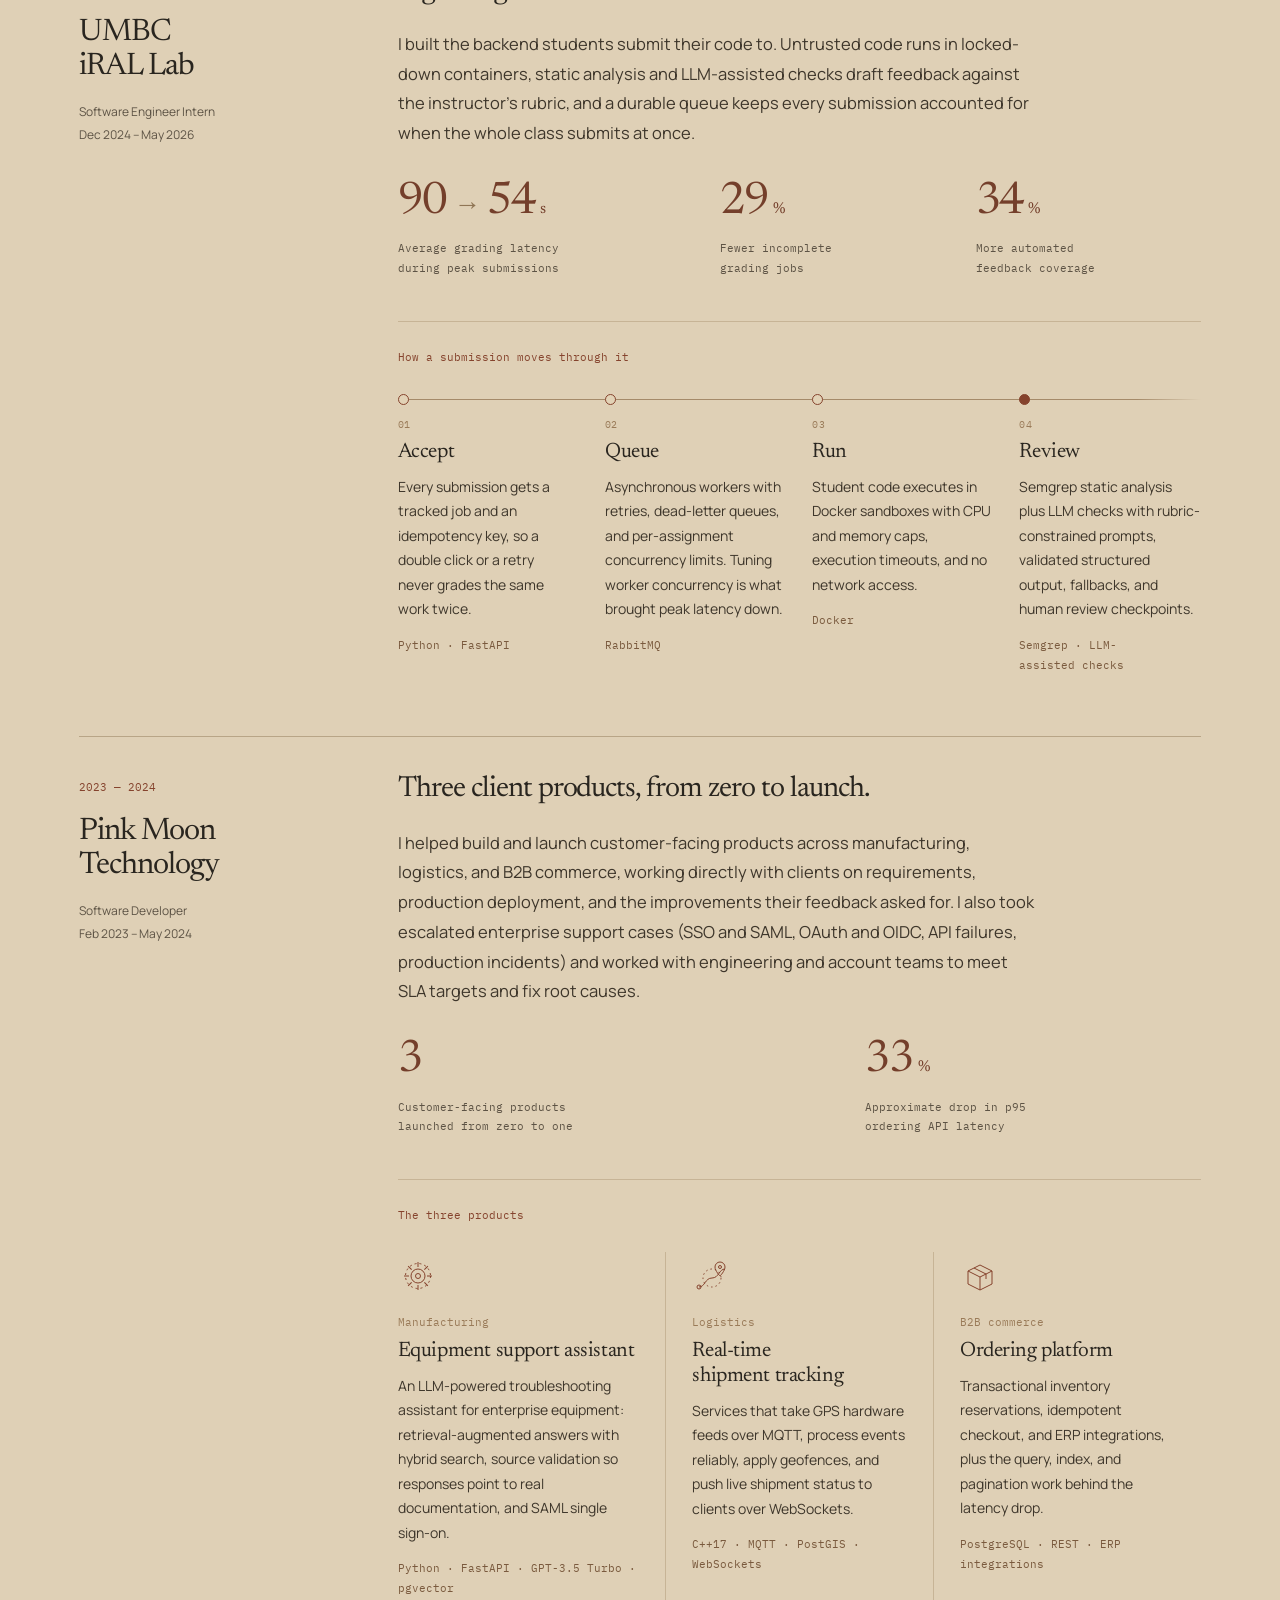
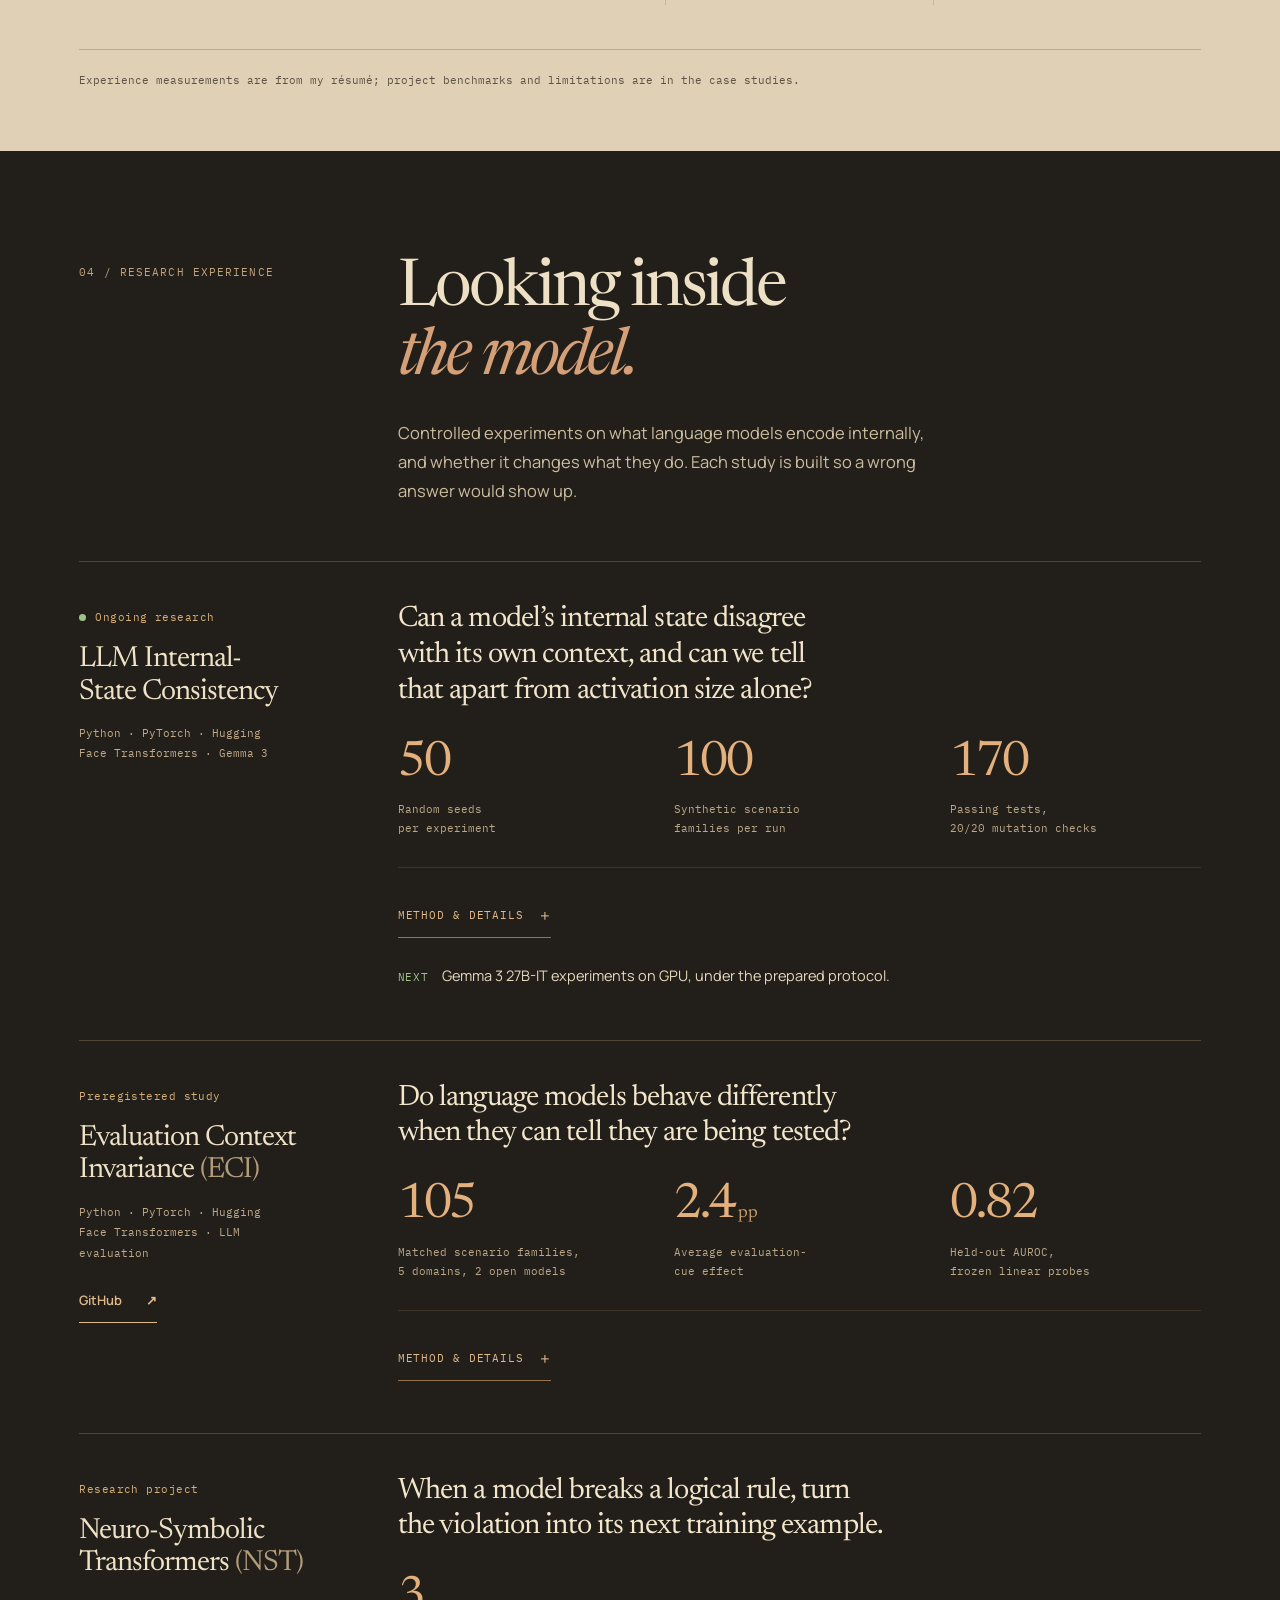
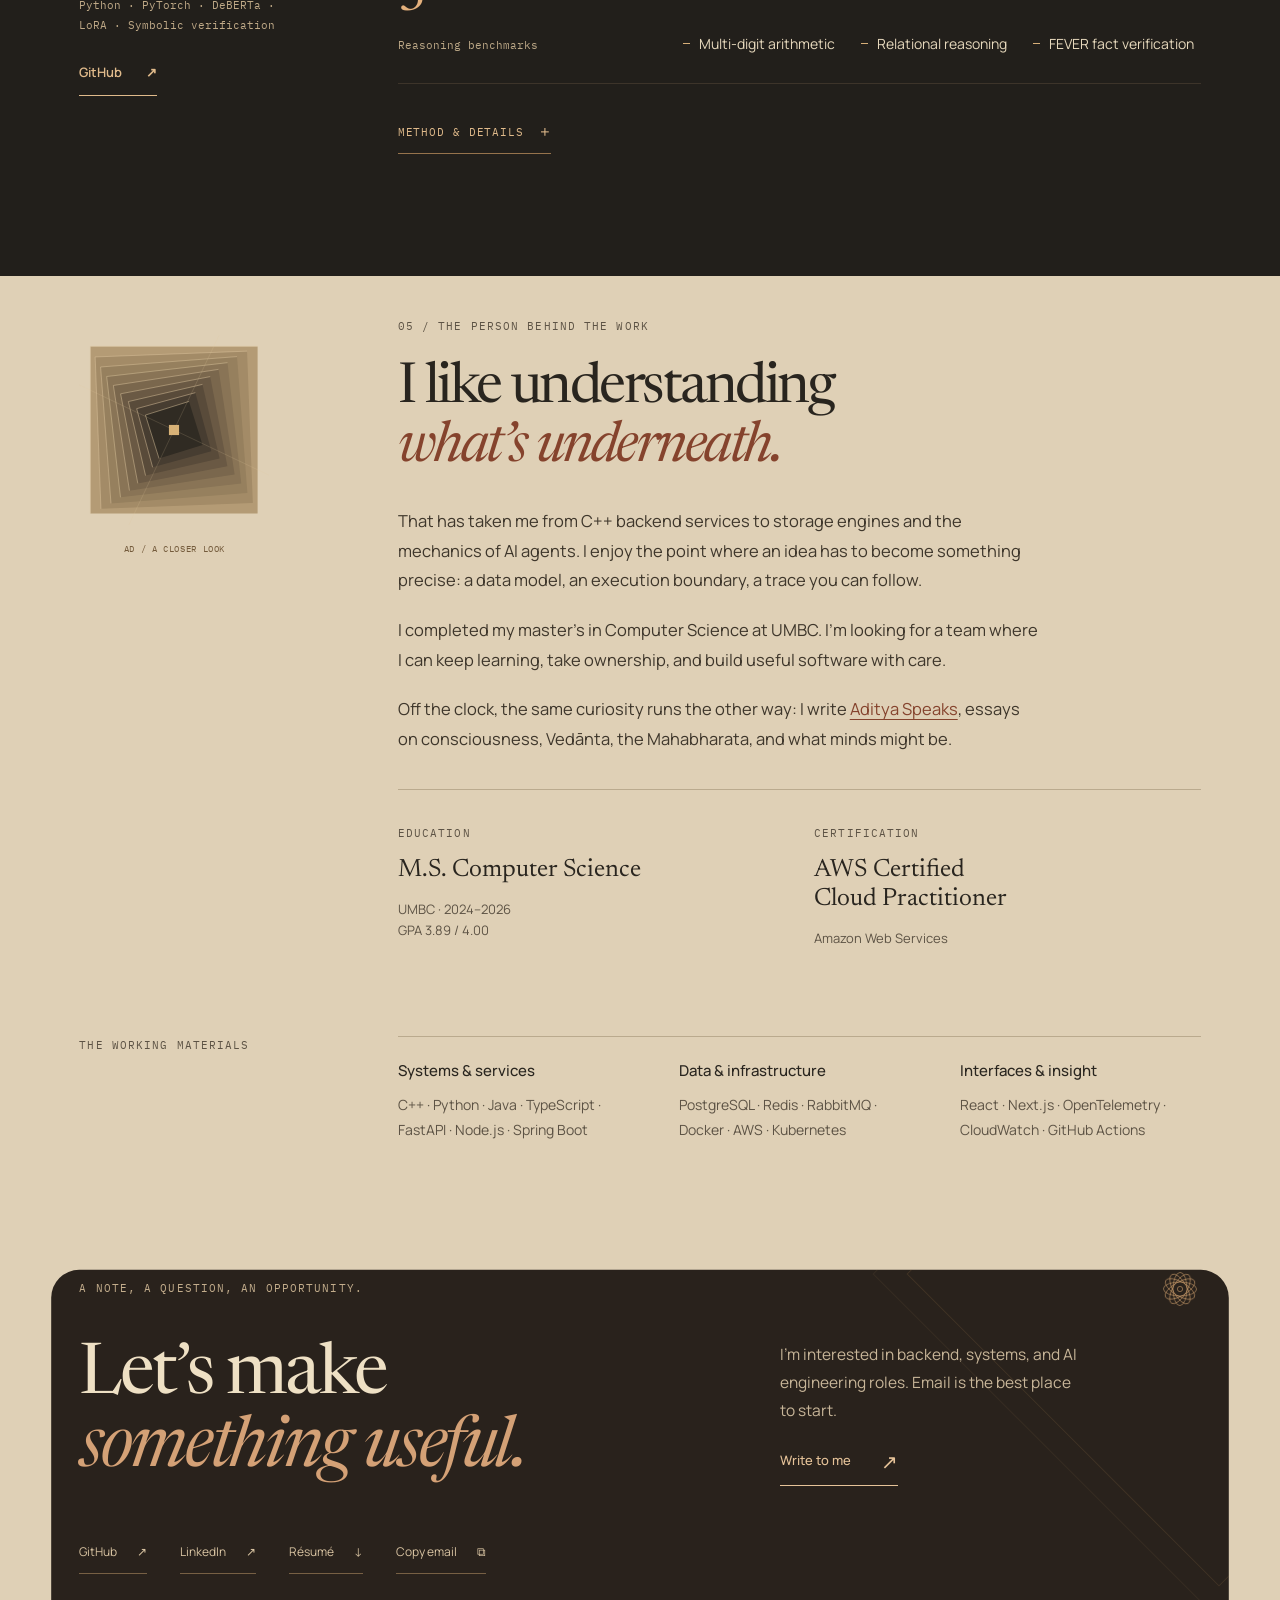
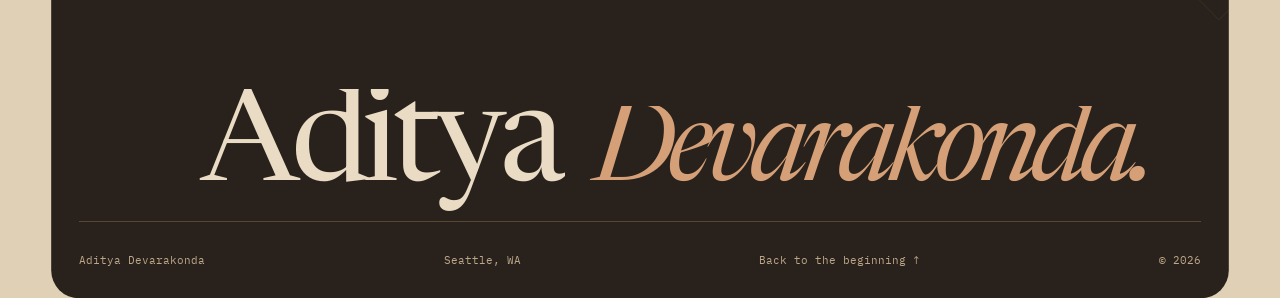
==== commit 5bccfe7f: "AD opening, stacked chapters, cursor, folio index, closing wordmark - First visit per session opens " ====
--- a/index.html
+++ b/index.html
@@ -2,7 +2,7 @@
 <html lang="en"><head><meta charset="utf-8"><meta name="viewport" content="width=device-width,initial-scale=1"><meta name="theme-color" content="#221f1b">
 <title>Aditya Devarakonda — Software Engineer</title><meta name="description" content="Software engineer building systems, agents, and developer tools. Explore the complete collection of 23 projects and three detailed engineering case studies."><link rel="canonical" href="https://adityavasanth18.github.io/">
 <meta property="og:type" content="website"><meta property="og:title" content="Aditya Devarakonda — Software Engineer"><meta property="og:description" content="Software engineer building systems, agents, and developer tools. Explore the complete collection of 23 projects and three detailed engineering case studies."><meta property="og:url" content="https://adityavasanth18.github.io/"><meta property="og:image" content="https://adityavasanth18.github.io/assets/social.png"><meta property="og:image:width" content="1200"><meta property="og:image:height" content="630"><meta name="twitter:card" content="summary_large_image">
-<noscript><style>.menu-toggle{display:none}.site-header nav{display:flex;position:static;flex-wrap:wrap}.nav-wrap{flex-wrap:wrap}.collection-tools,.collection-status,.atlas-nodes{display:none}</style></noscript><link rel="icon" type="image/svg+xml" href="/assets/favicon.svg?v=e9a37b15d6"><link rel="preload" href="/assets/manrope.woff" as="font" type="font/woff" crossorigin><link rel="preload" href="/assets/newsreader.woff" as="font" type="font/woff" crossorigin><link rel="stylesheet" href="/assets/styles.css?v=e9a37b15d6"><link rel="stylesheet" href="/assets/folio.css?v=e9a37b15d6"><link rel="stylesheet" href="/assets/upscale.css?v=u2"><link rel="stylesheet" href="/assets/sharpen.css?v=s1"><link rel="stylesheet" href="/assets/motion.css?v=m1"><script>(function(r){if(matchMedia("(prefers-reduced-motion: reduce)").matches)return;r.classList.add("m");try{if(sessionStorage.getItem("curtain")){r.classList.add("curtain-in");sessionStorage.removeItem("curtain")}}catch(e){}setTimeout(function(){if(!window.__motion)r.classList.remove("m","curtain-in")},3000)})(document.documentElement)</script><script defer src="/assets/app.js?v=s1"></script><script defer src="/assets/vendor/gsap.min.js"></script><script defer src="/assets/vendor/ScrollTrigger.min.js"></script><script defer src="/assets/vendor/SplitText.min.js"></script><script defer src="/assets/vendor/DrawSVGPlugin.min.js"></script><script defer src="/assets/vendor/lenis.min.js"></script><script defer src="/assets/motion.js?v=m1"></script>
+<noscript><style>.menu-toggle{display:none}.site-header nav{display:flex;position:static;flex-wrap:wrap}.nav-wrap{flex-wrap:wrap}.collection-tools,.collection-status,.atlas-nodes{display:none}</style></noscript><link rel="icon" type="image/svg+xml" href="/assets/favicon.svg?v=e9a37b15d6"><link rel="preload" href="/assets/manrope.woff" as="font" type="font/woff" crossorigin><link rel="preload" href="/assets/newsreader.woff" as="font" type="font/woff" crossorigin><link rel="preload" href="/assets/newsreader-italic.woff" as="font" type="font/woff" crossorigin><link rel="stylesheet" href="/assets/styles.css?v=e9a37b15d6"><link rel="stylesheet" href="/assets/folio.css?v=e9a37b15d6"><link rel="stylesheet" href="/assets/upscale.css?v=u2"><link rel="stylesheet" href="/assets/sharpen.css?v=s1"><link rel="stylesheet" href="/assets/motion.css?v=m2"><script>(function(r){if(matchMedia("(prefers-reduced-motion: reduce)").matches)return;r.classList.add("m");try{if(sessionStorage.getItem("curtain")){r.classList.add("curtain-in");sessionStorage.removeItem("curtain")}else if(/^\/(index\.html)?$/.test(location.pathname)&&!sessionStorage.getItem("ad-seen")){r.classList.add("intro")}}catch(e){}setTimeout(function(){if(!window.__motion)r.classList.remove("m","curtain-in","intro")},3500)})(document.documentElement)</script><script defer src="/assets/app.js?v=s1"></script><script defer src="/assets/vendor/gsap.min.js"></script><script defer src="/assets/vendor/ScrollTrigger.min.js"></script><script defer src="/assets/vendor/SplitText.min.js"></script><script defer src="/assets/vendor/DrawSVGPlugin.min.js"></script><script defer src="/assets/vendor/lenis.min.js"></script><script defer src="/assets/motion.js?v=m2"></script>
 </head><body class="" id="top"><a class="skip-link" href="#main">Skip to content</a><header class="site-header"><div class="nav-wrap"><a class="wordmark" href="/" aria-label="Aditya Devarakonda, home"><span class="brand-emblem"><svg viewBox="0 0 48 48" aria-hidden="true"><g fill="none" stroke="currentColor" stroke-width=".65"><ellipse cx="24" cy="24" rx="8" ry="19" transform="rotate(0 24 24)"/><ellipse cx="24" cy="24" rx="8" ry="19" transform="rotate(30 24 24)"/><ellipse cx="24" cy="24" rx="8" ry="19" transform="rotate(60 24 24)"/><ellipse cx="24" cy="24" rx="8" ry="19" transform="rotate(90 24 24)"/><ellipse cx="24" cy="24" rx="8" ry="19" transform="rotate(120 24 24)"/><ellipse cx="24" cy="24" rx="8" ry="19" transform="rotate(150 24 24)"/><circle cx="24" cy="24" r="3"/></g></svg></span><span class="brand-name">aditya<span>.</span></span></a><div class="site-switch" role="navigation" aria-label="Choose a site"><a class="switch-side" href="/" data-side="work" aria-current="page">Work</a><a class="switch-track" href="/essays/" aria-hidden="true" tabindex="-1"><span class="switch-knob"></span></a><a class="switch-side" href="/essays/" data-side="essays">Essays</a></div><button type="button" class="menu-toggle" aria-expanded="false" aria-controls="main-navigation">Menu <span aria-hidden="true">+</span></button><nav id="main-navigation" aria-label="Main navigation"><a href="/#work">Selected work</a><a href="/#all-projects">All projects <small>23</small></a><a href="/#experience">Experience</a><a href="/#research">Research</a><a href="/#contact">Say hello <span aria-hidden="true">↗</span></a></nav></div></header><main id="main" class="folio-home">
       <div class="hero-world"><section class="folio-hero paper-section" aria-labelledby="hero-title"><div class="folio-topline"><span>Software engineer · Seattle, WA</span><span class="edition-label">A collection of work / 2026</span></div>
         <div class="folio-hero-grid"><div class="folio-intro"><span class="eyebrow">Systems · Agents · Developer tools</span><h1 id="hero-title">Aditya<br><em>Devarakonda.</em></h1><p>I build software from the inside out.<br> Storage engines, AI agents, and the tools<br class="desktop-break"> that make complex systems useful.</p><p class="hero-status"><span aria-hidden="true"></span>Open to backend, systems &amp; AI engineering roles</p><div class="folio-hero-actions"><a class="folio-cta" href="#work">A few things I’ve built <span aria-hidden="true">↓</span></a><a href="#all-projects" class="quiet-link">All 23 projects ↗</a></div><div class="hero-proof" aria-label="Selected results"><a href="#exp-iral"><strong>90<span aria-hidden="true">→</span>54<small>s</small></strong><span>Peak grading latency<br> UMBC iRAL Lab</span></a><a href="#exp-pinkmoon"><strong><span class="approx" title="approximately">~</span>33<small>%</small></strong><span>p95 API latency drop<br> Pink Moon Technology</span></a><a href="#research-eci"><strong>0.82</strong><span>Held-out AUROC<br> LLM evaluation study</span></a></div></div><div class="folio-atlas-wrap"><div class="project-atlas" aria-label="Interactive project index"><div class="atlas-corner corner-nw">01 — 23</div><div class="atlas-corner corner-se">PROJECT INDEX / 2026</div><svg class="atlas-geometry" viewBox="0 0 600 600" aria-hidden="true">
--- a/assets/motion.css
+++ b/assets/motion.css
@@ -81,3 +81,91 @@
   .site-header { transition: none; }
   .hero-lamp, .m-marquee { display: none; }
 }
+
+/* ===================== The AD opening ===================== */
+html.intro body::after {
+  content: ""; position: fixed; inset: 0; z-index: 300; background: #1c1916;
+}
+.ad-loader { position: fixed; inset: 0; z-index: 300; pointer-events: auto; cursor: progress; }
+.ad-panel { position: absolute; top: 0; bottom: 0; width: 50.5%; background: #1c1916; will-change: transform; }
+.ad-panel-l { left: 0; box-shadow: inset -1px 0 0 rgba(215,174,120,.10); }
+.ad-panel-r { right: 0; }
+.ad-panel::after { /* the same faint paper grain as the site */
+  content: ""; position: absolute; inset: 0; opacity: .05;
+  background-image: radial-gradient(rgba(233,220,197,.6) .5px, transparent .6px); background-size: 3px 3px;
+}
+.ad-stage { position: absolute; inset: 0; display: grid; place-items: center; pointer-events: none; }
+.ad-ring { width: min(78vh, 86vw); height: min(78vh, 86vw); overflow: visible; }
+.ad-fly {
+  position: fixed; z-index: 310; display: block; margin: 0; pointer-events: none; white-space: pre;
+  font-family: Newsreader, Georgia, serif; text-align: left; transform-origin: 50% 50%; will-change: transform;
+}
+.ad-meta {
+  position: absolute; font: 11px/1.4 "Plex Mono", ui-monospace, monospace; letter-spacing: .14em;
+  text-transform: uppercase; color: #b9a88d; white-space: nowrap;
+}
+.ad-meta b { font-weight: 400; color: #d7ae78; margin-right: .8em; font-variant-numeric: tabular-nums; }
+.ad-tl { top: 28px; left: 32px; } .ad-tr { top: 28px; right: 32px; }
+.ad-bl { bottom: 28px; left: 32px; } .ad-br { bottom: 28px; right: 32px; }
+.ad-progress {
+  position: absolute; left: 0; right: 0; bottom: 0; height: 1px; background: #d7ae78;
+  transform-origin: 0 50%; transform: scaleX(0);
+}
+@media (max-width: 640px) {
+  .ad-meta { font-size: 9.5px; letter-spacing: .1em; }
+  .ad-tl, .ad-bl { left: 18px; } .ad-tr, .ad-br { right: 18px; }
+  .ad-tr, .ad-br { display: none; }
+}
+
+/* ===================== Cursor ===================== */
+html.has-cursor, html.has-cursor a, html.has-cursor button, html.has-cursor summary,
+html.has-cursor label, html.has-cursor [role="button"] { cursor: none; }
+html.has-cursor input, html.has-cursor textarea { cursor: text; }
+.m-cursor { position: fixed; left: 0; top: 0; z-index: 400; pointer-events: none; }
+.m-cursor-dot, .m-cursor-follow { position: fixed; left: 0; top: 0; pointer-events: none; }
+.m-cursor-dot, .m-cursor-ring { border-radius: 50%; }
+.m-cursor-ring { position: absolute; left: 0; top: 0; }
+.m-cursor-dot { width: 6px; height: 6px; margin: -3px 0 0 -3px; background: #d7ae78; }
+.m-cursor-ring {
+  width: 38px; height: 38px; margin: -19px 0 0 -19px; border: 1px solid rgba(215,174,120,.75);
+  display: grid; place-items: center; transition: width .45s cubic-bezier(.2,.7,.2,1), height .45s cubic-bezier(.2,.7,.2,1),
+  margin .45s cubic-bezier(.2,.7,.2,1), background-color .3s, border-color .3s, opacity .3s;
+}
+.m-cursor-label {
+  font: 10px/1 "Plex Mono", ui-monospace, monospace; letter-spacing: .14em; text-transform: uppercase;
+  color: #1c1916; opacity: 0; transform: scale(.6); transition: opacity .25s, transform .4s cubic-bezier(.2,.7,.2,1);
+}
+.m-cursor.is-link .m-cursor-ring { width: 58px; height: 58px; margin: -29px 0 0 -29px; background: rgba(215,174,120,.12); }
+.m-cursor.is-label .m-cursor-ring { width: 84px; height: 84px; margin: -42px 0 0 -42px; background: #d7ae78; border-color: #d7ae78; }
+.m-cursor.is-label .m-cursor-label { opacity: 1; transform: none; }
+.m-cursor.is-label .m-cursor-dot, .m-cursor.is-text .m-cursor-dot { opacity: 0; }
+.m-cursor.is-text .m-cursor-ring { width: 2px; height: 26px; margin: -13px 0 0 -1px; border-radius: 1px; background: #d7ae78; border-color: transparent; }
+.m-cursor.is-down .m-cursor-ring { transform: scale(.82); }
+.m-cursor.is-hidden { opacity: 0; }
+.m-cursor { transition: opacity .3s; }
+
+/* ===================== Folio index (page number) ===================== */
+.m-folio {
+  position: fixed; left: 26px; bottom: 24px; z-index: 60; display: flex; align-items: center; gap: 12px;
+  font: 10.5px/1 "Plex Mono", ui-monospace, monospace; letter-spacing: .16em; text-transform: uppercase;
+  color: #a8916d; pointer-events: none; opacity: 0;
+}
+.m-folio-n { min-width: 2ch; color: #d7ae78; }
+.m-folio-bar { width: 54px; height: 1px; background: rgba(168,145,109,.3); position: relative; overflow: hidden; }
+.m-folio-bar i { position: absolute; inset: 0; background: #c49a67; transform-origin: 0 50%; transform: scaleX(0); }
+@media (max-width: 1023px) { .m-folio { display: none; } }
+
+/* ===================== Stacked chapters ===================== */
+.m-shade { position: absolute; inset: 0; background: #0d0b09; opacity: 0; pointer-events: none; z-index: 5; }
+
+/* ===================== Closing wordmark ===================== */
+.m-wordmark {
+  display: flex; flex-wrap: nowrap; align-items: baseline; justify-content: center; gap: .18em;
+  font-family: Newsreader, Georgia, serif; font-size: clamp(54px, 10.4vw, 200px); line-height: .9;
+  letter-spacing: -.055em; color: #eadcc4; margin: clamp(40px, 6vw, 80px) 0 clamp(8px, 1vw, 16px);
+  white-space: nowrap; user-select: none; pointer-events: none;
+}
+.m-wordmark em { font-style: italic; color: #d5a077; font-size: .82em; }
+.m-wordmark .m-wm-word { display: inline-block; overflow: clip; padding: 0 .04em .12em; margin-bottom: -.12em; }
+.m-wordmark .m-wm-ch { display: inline-block; will-change: transform; }
+@media (max-width: 640px) { .m-wordmark { flex-direction: column; align-items: flex-start; gap: 0; font-size: 21vw; } }
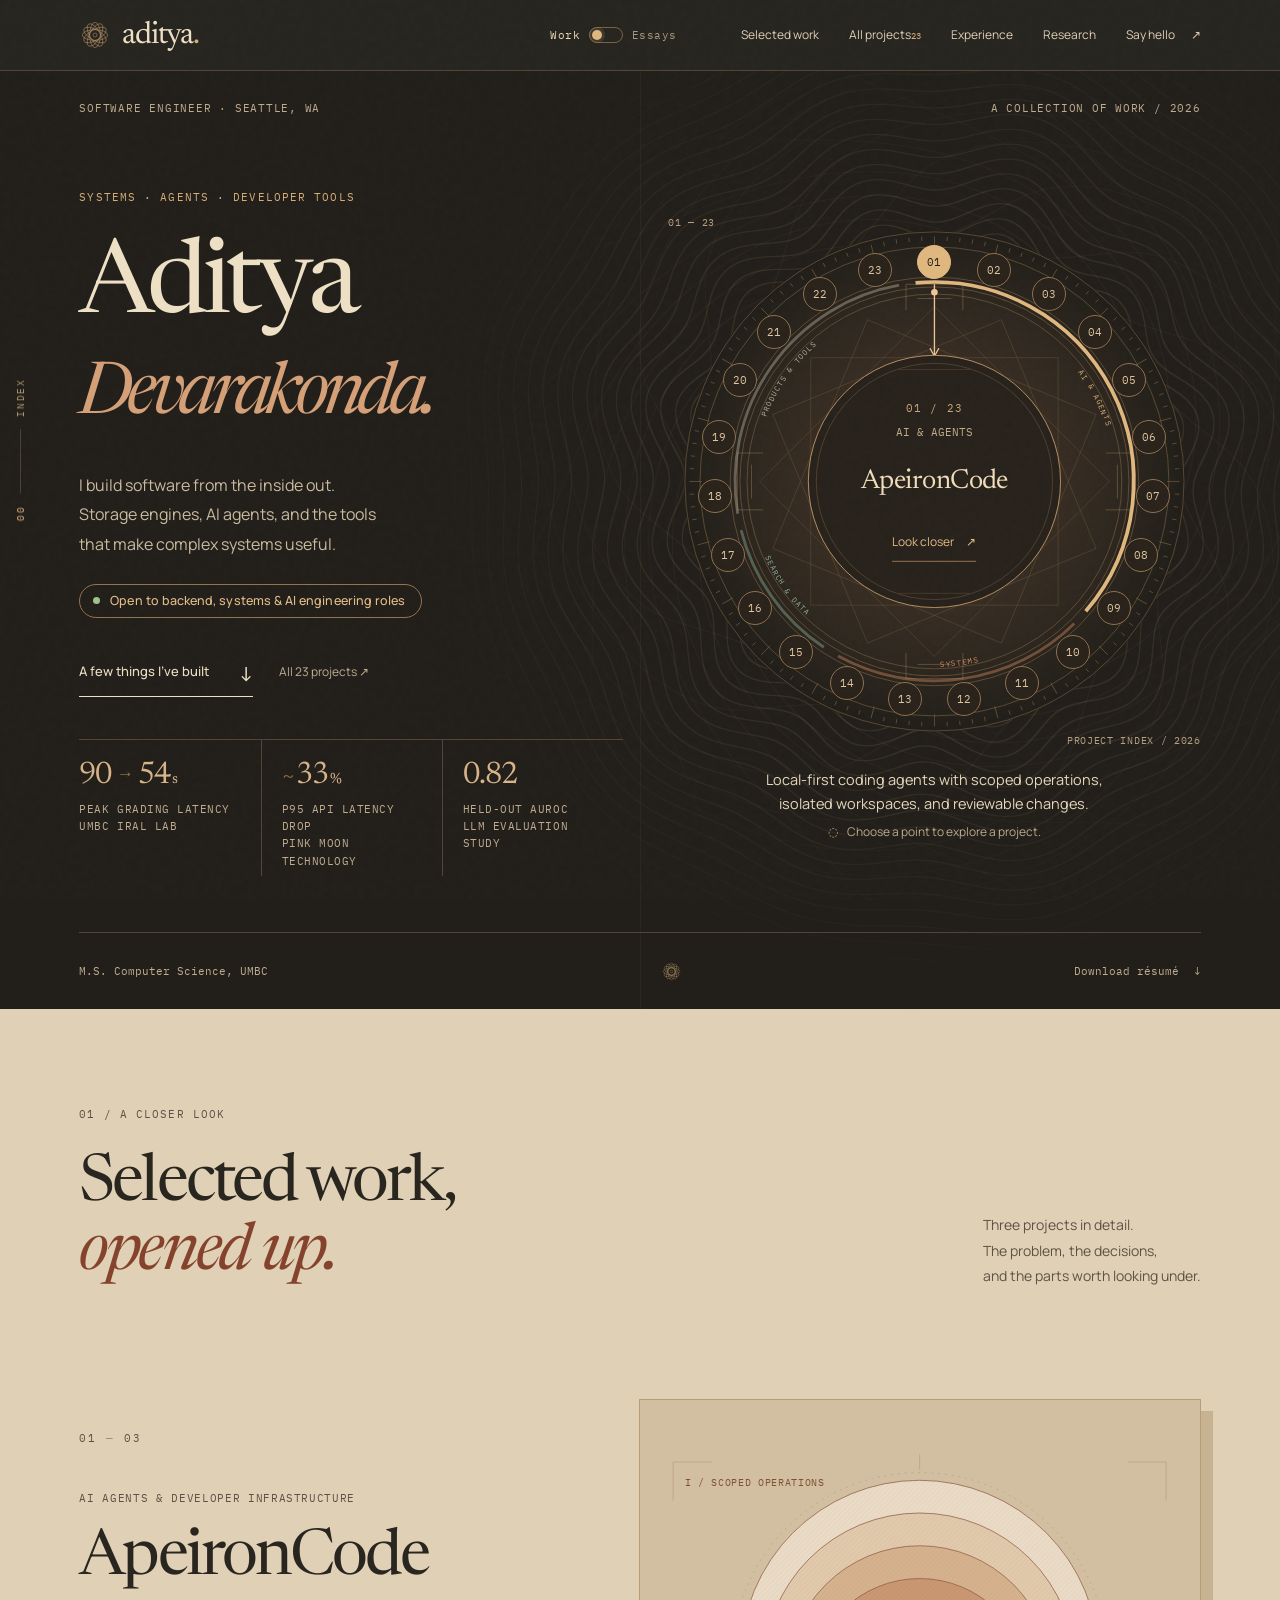
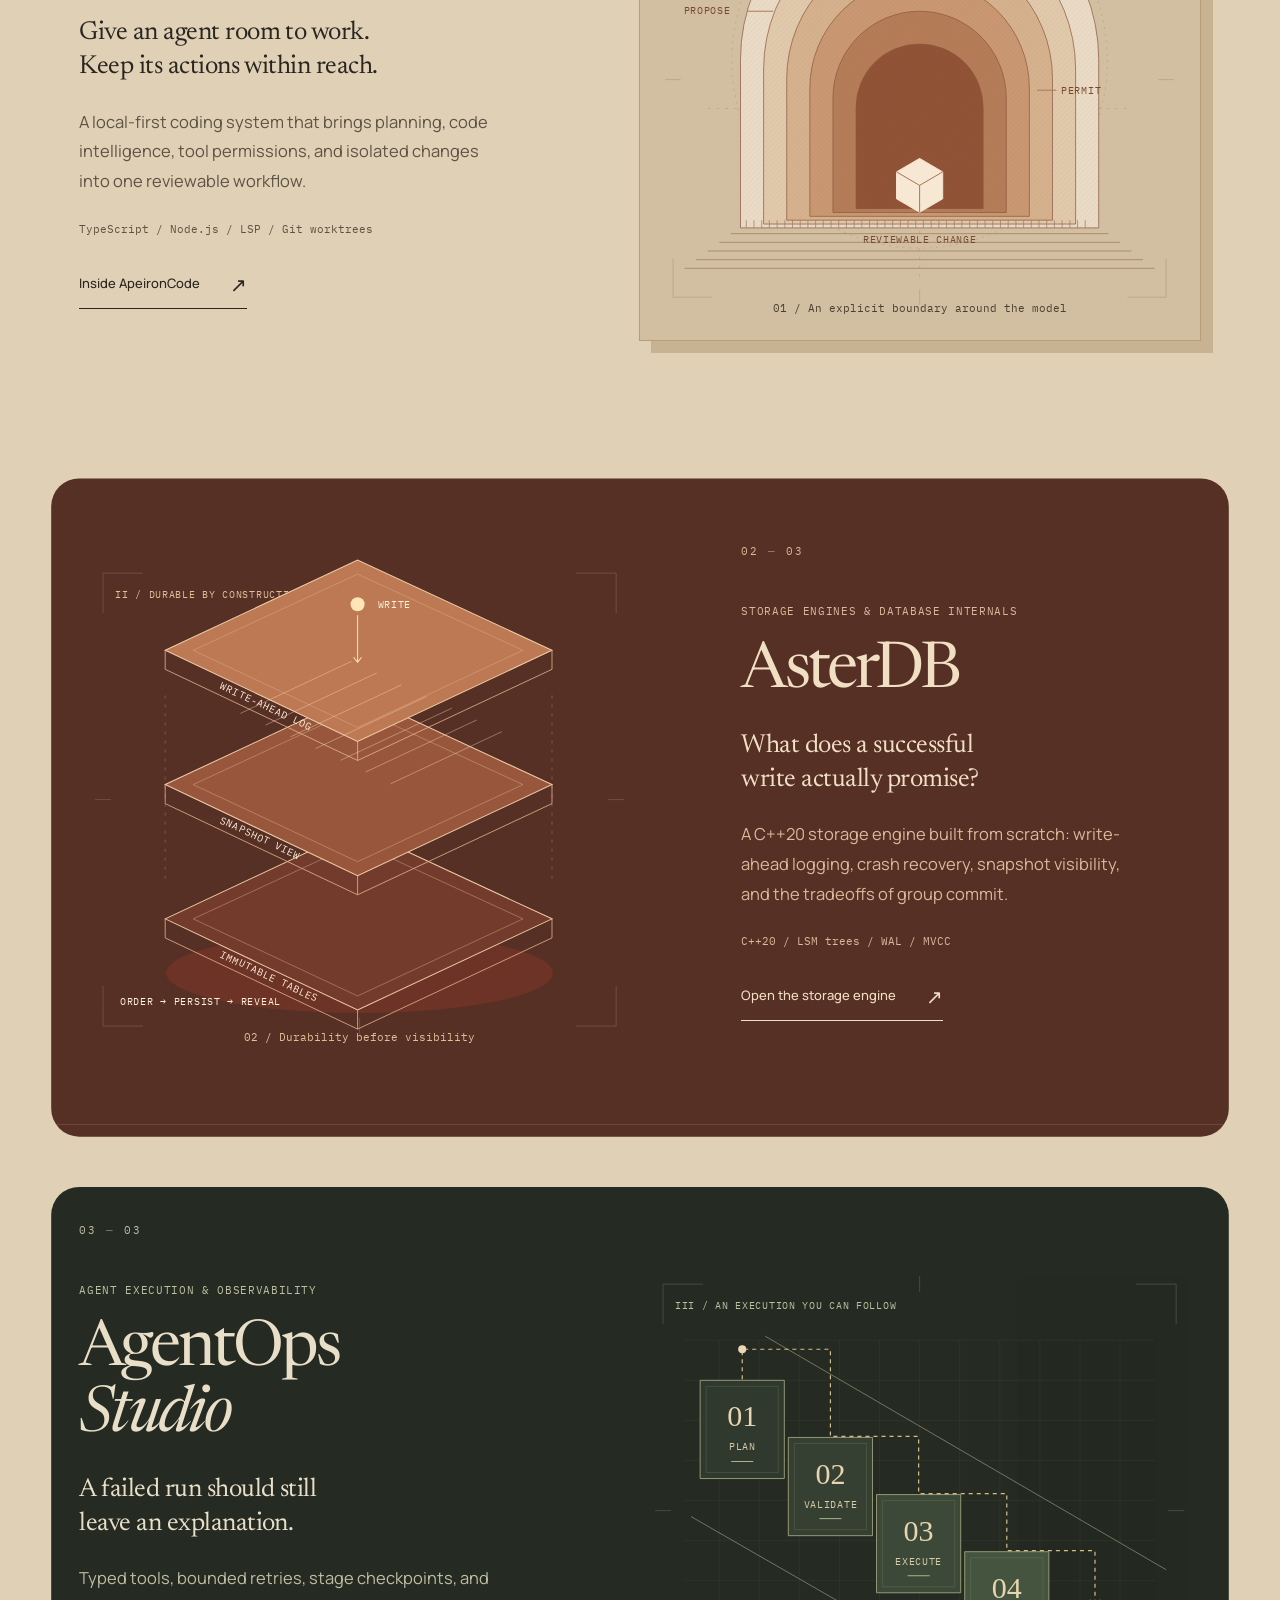
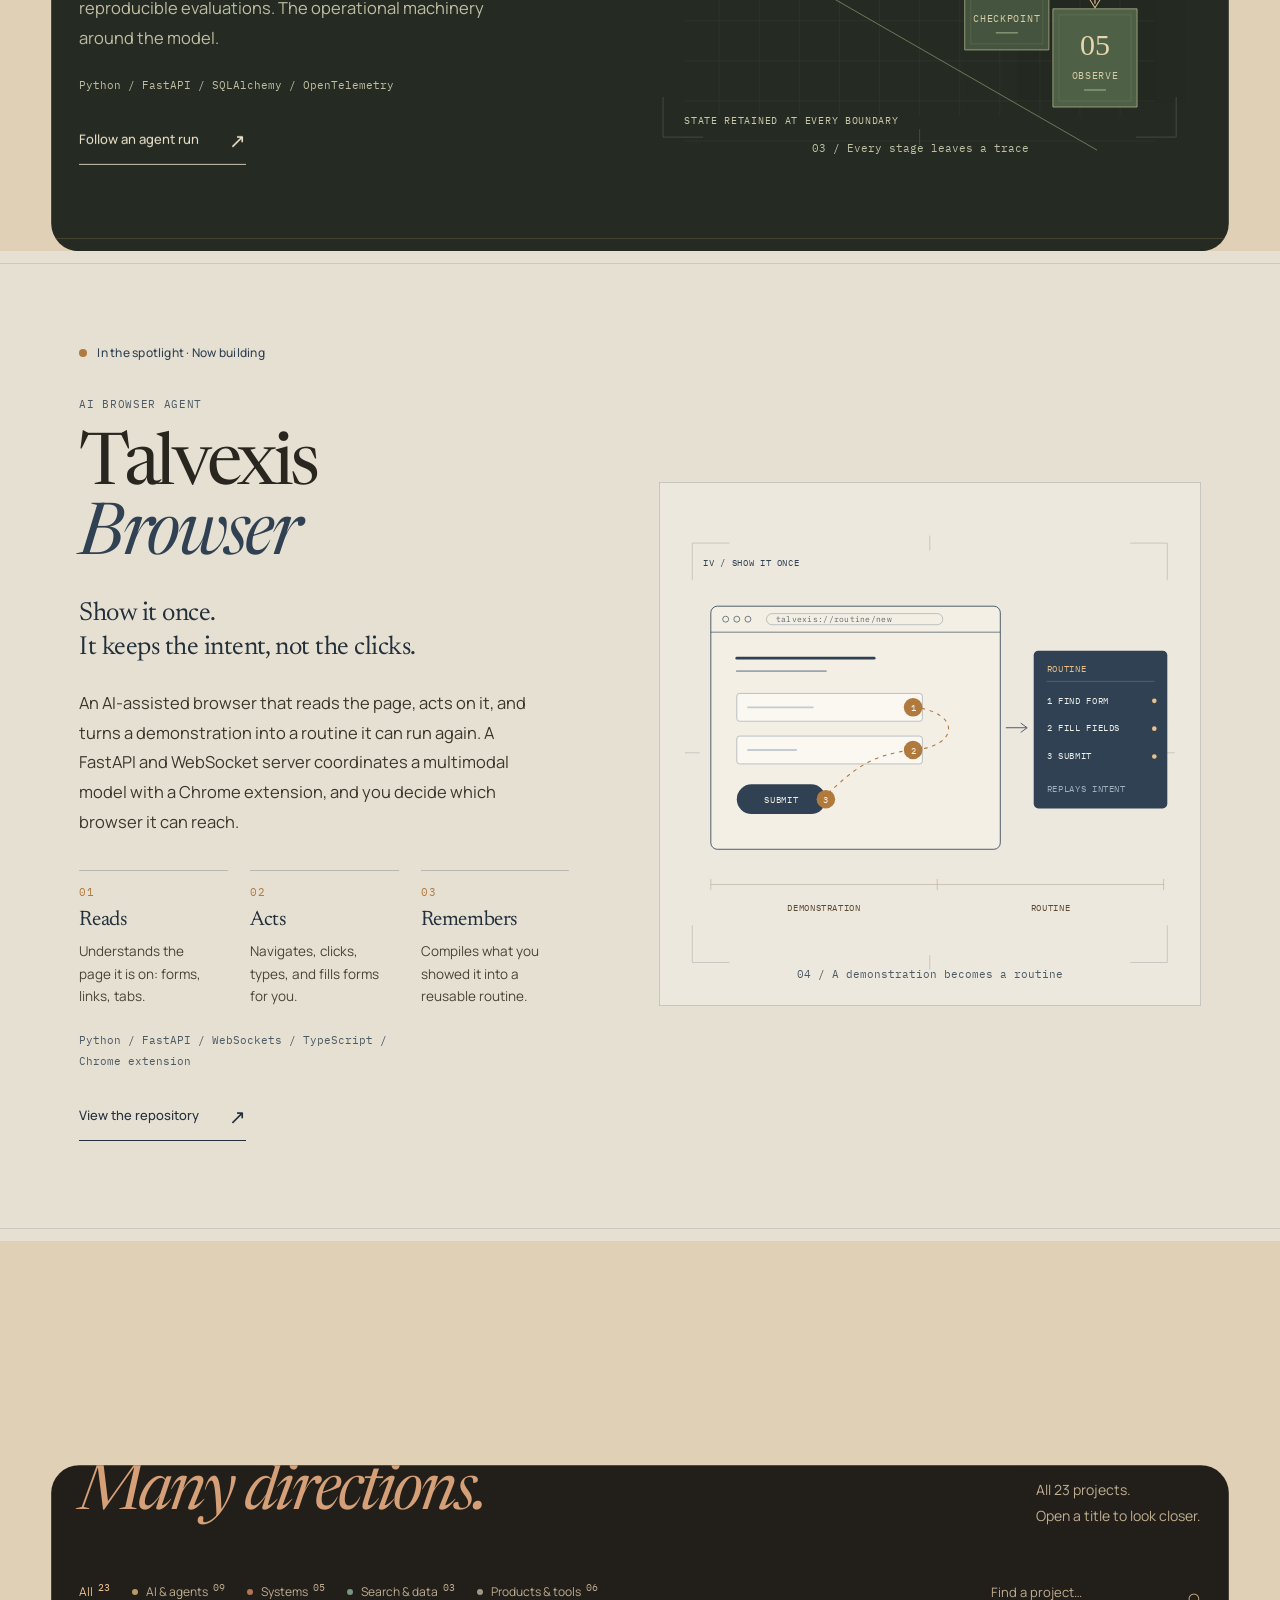
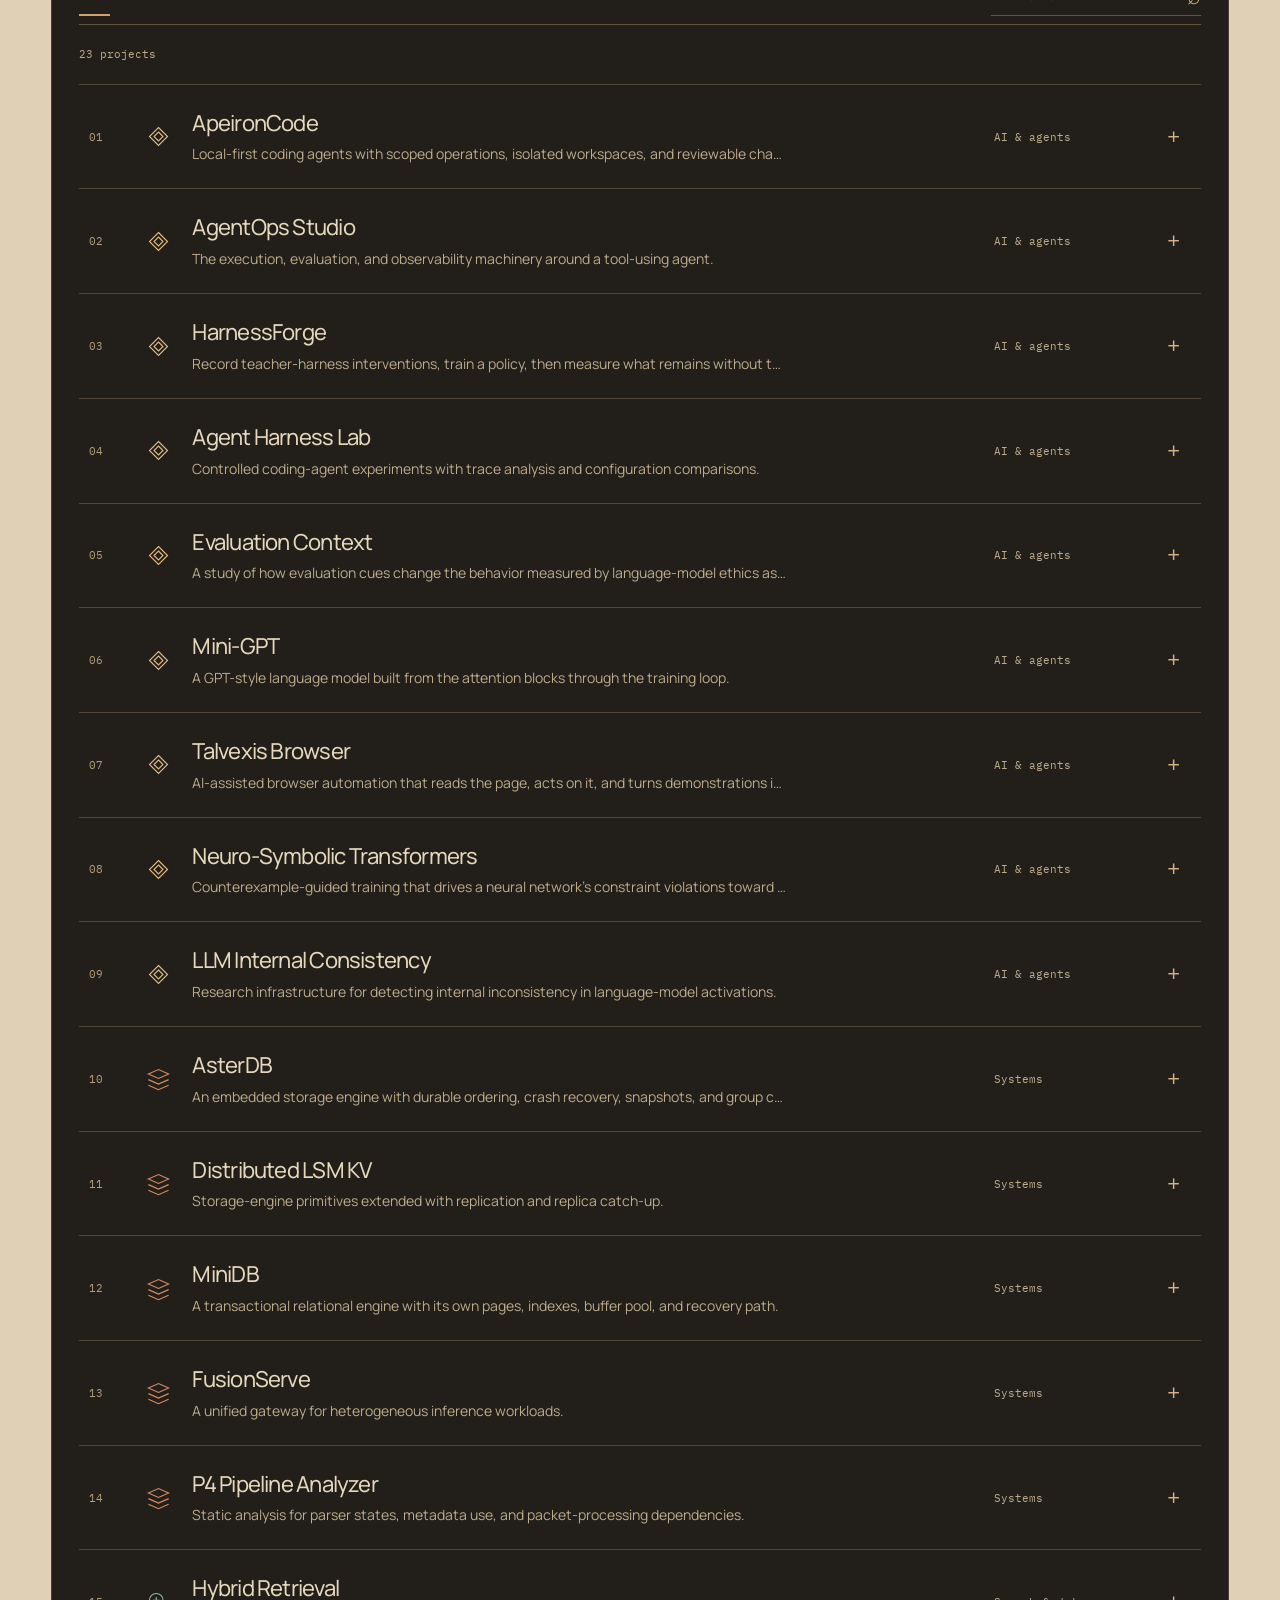
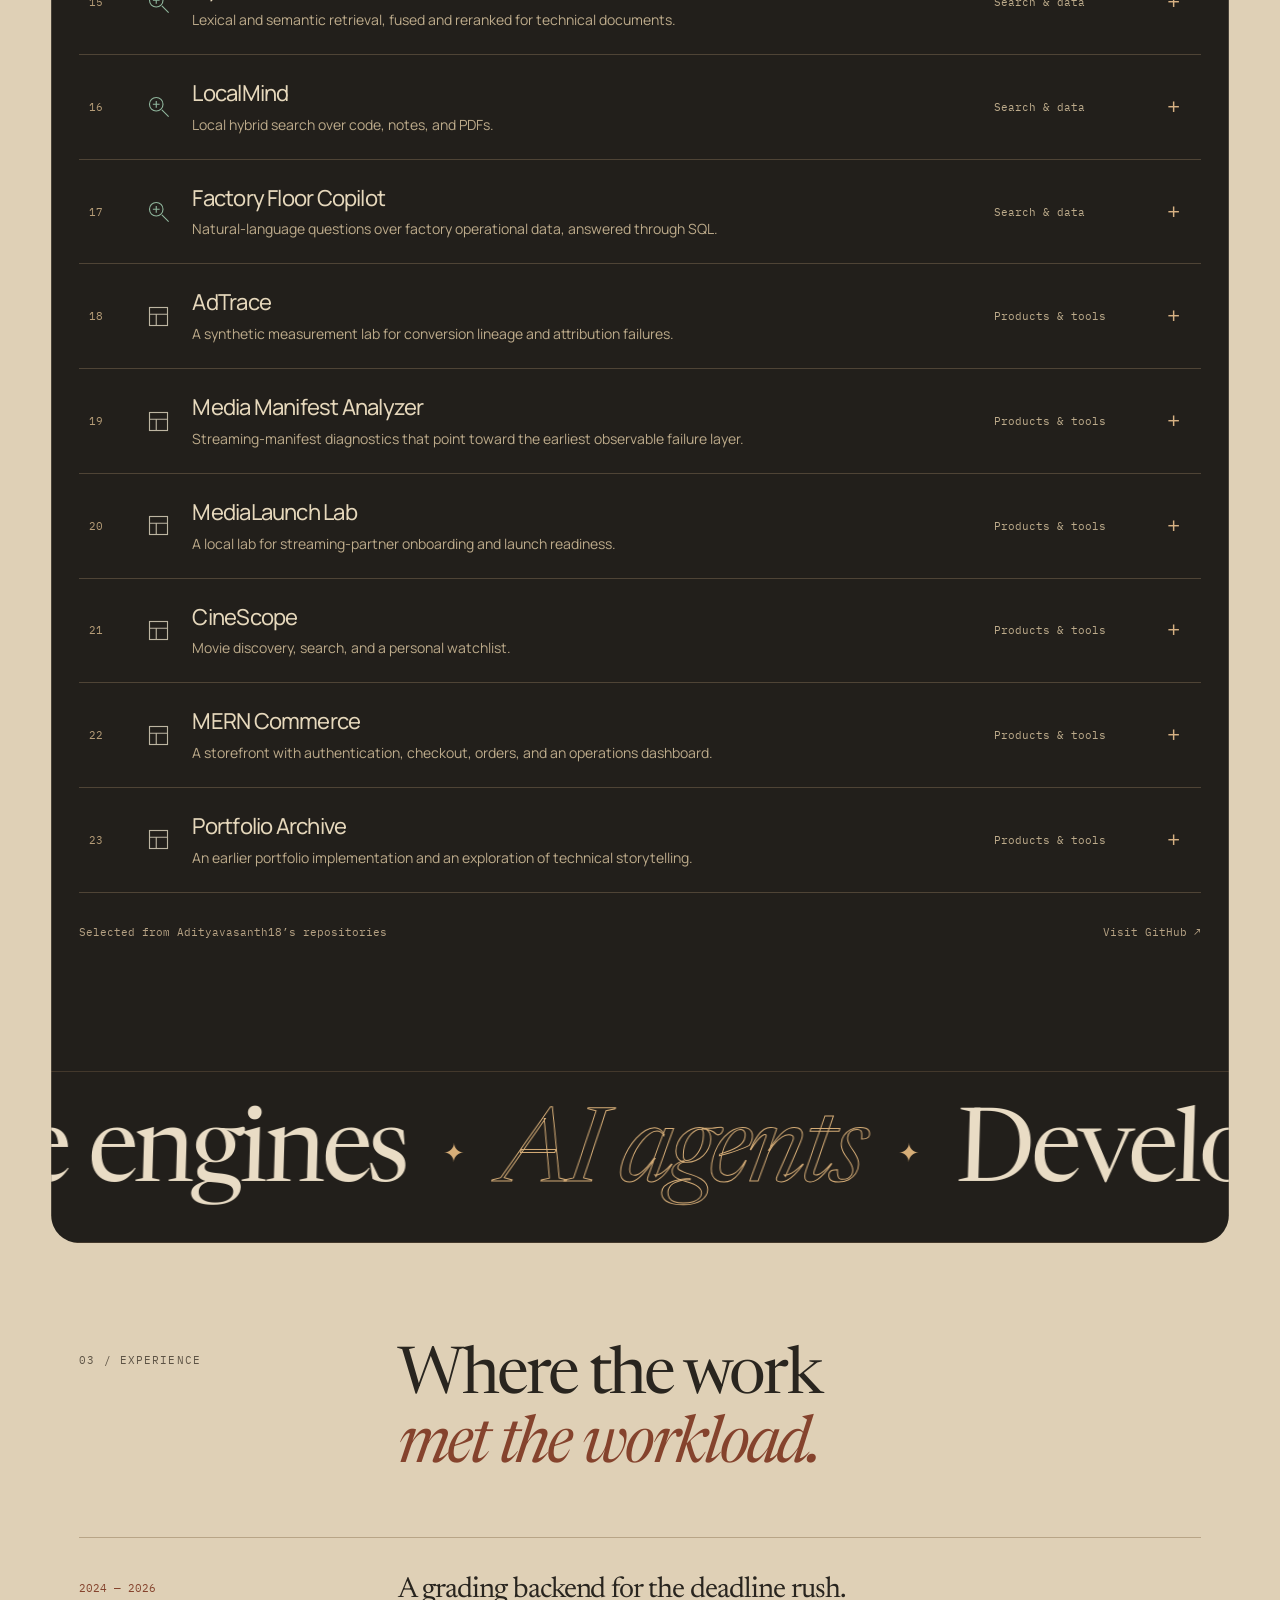
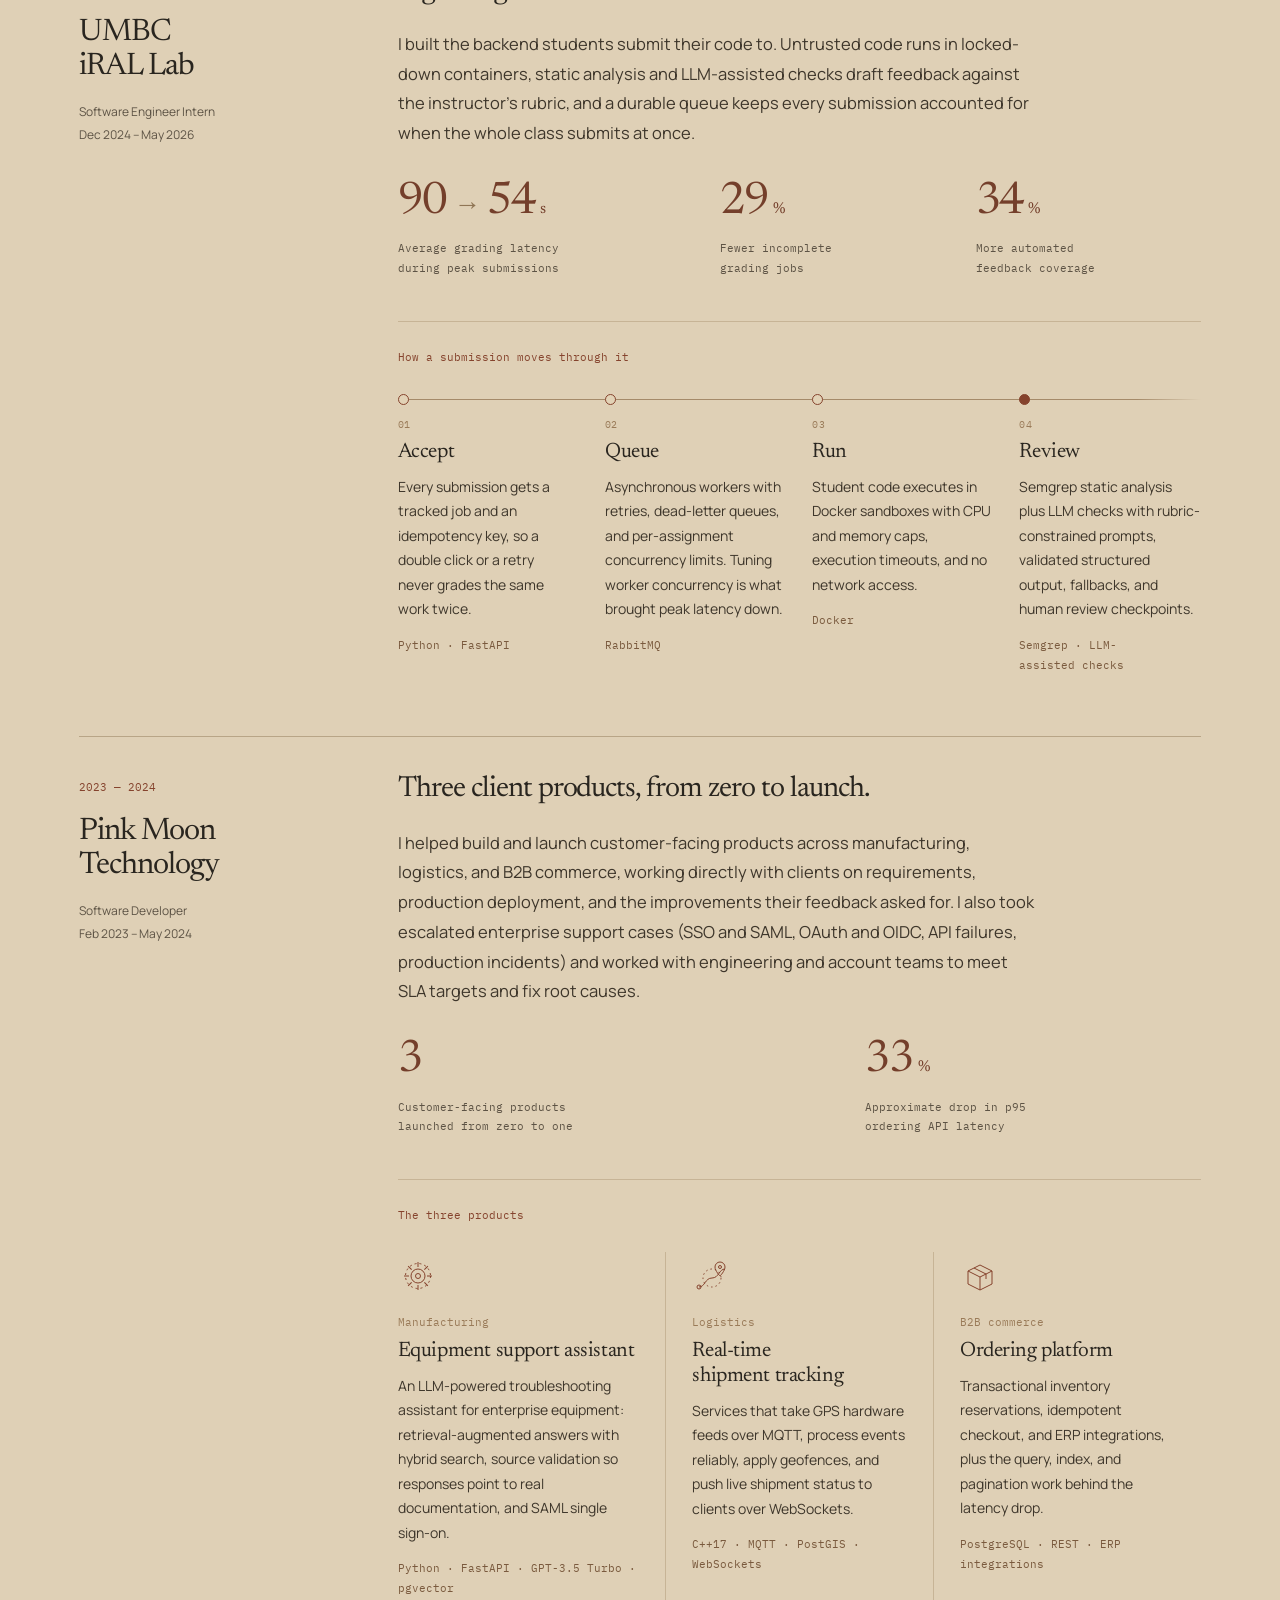
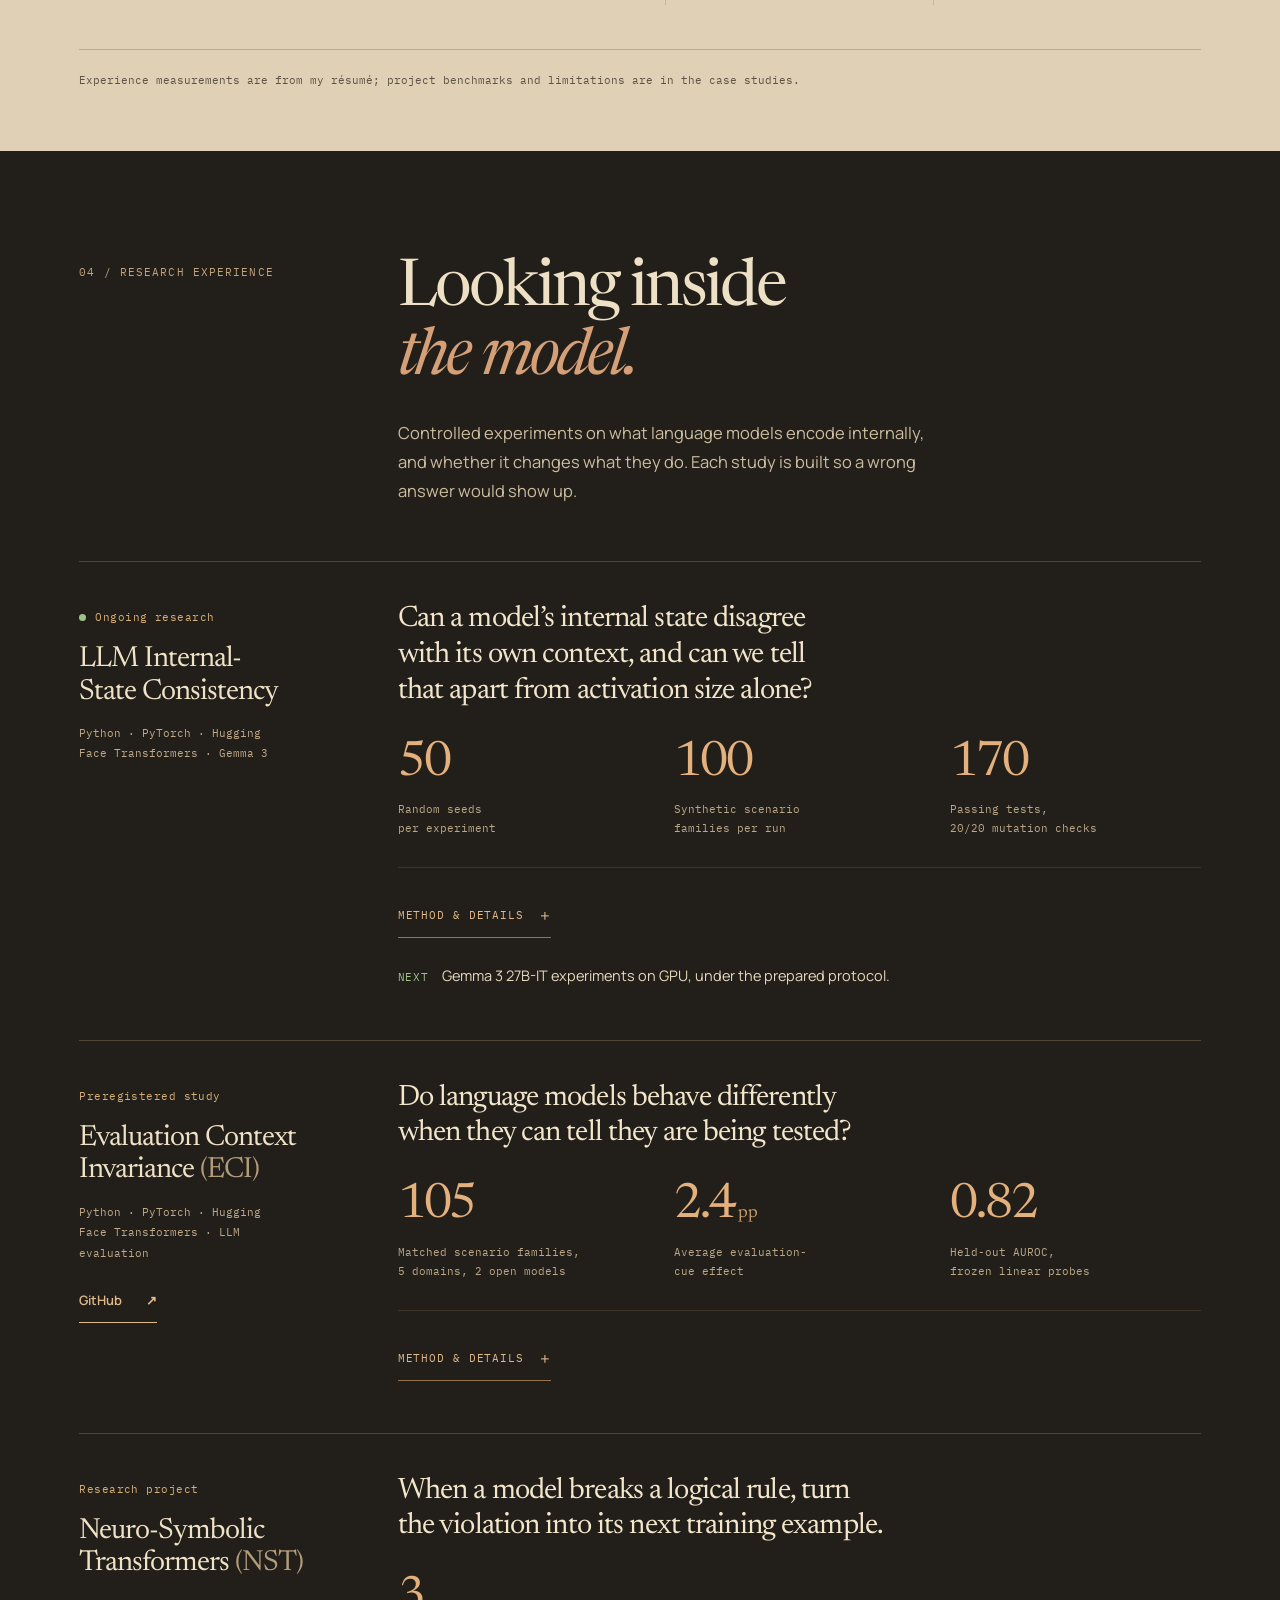
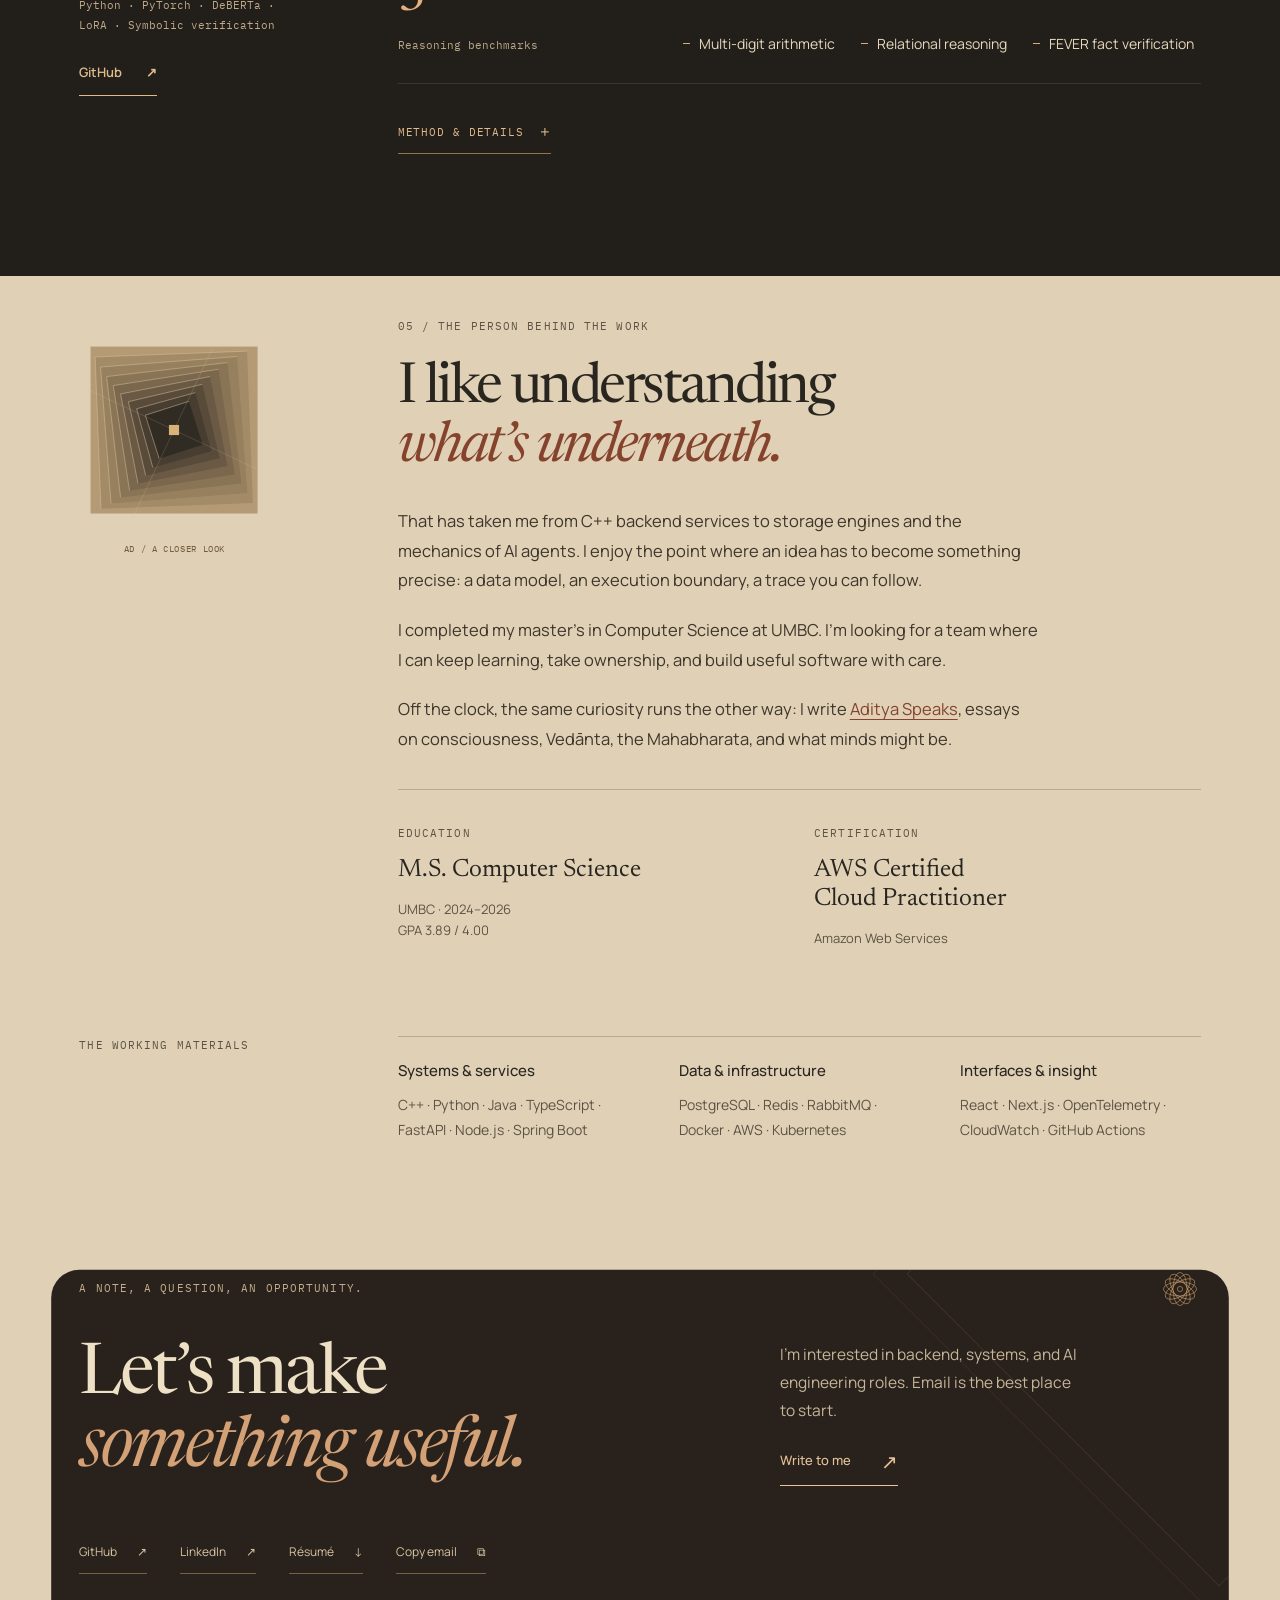
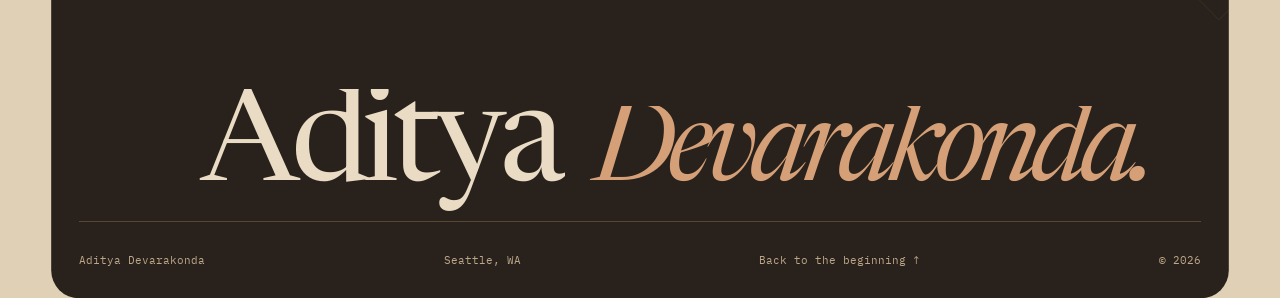
==== commit 24a14cdc: "Live guilloché engraving, living type, project preview cards - WebGL2 guilloché (waved rosette + cro" ====
--- a/index.html
+++ b/index.html
@@ -2,7 +2,7 @@
 <html lang="en"><head><meta charset="utf-8"><meta name="viewport" content="width=device-width,initial-scale=1"><meta name="theme-color" content="#221f1b">
 <title>Aditya Devarakonda — Software Engineer</title><meta name="description" content="Software engineer building systems, agents, and developer tools. Explore the complete collection of 23 projects and three detailed engineering case studies."><link rel="canonical" href="https://adityavasanth18.github.io/">
 <meta property="og:type" content="website"><meta property="og:title" content="Aditya Devarakonda — Software Engineer"><meta property="og:description" content="Software engineer building systems, agents, and developer tools. Explore the complete collection of 23 projects and three detailed engineering case studies."><meta property="og:url" content="https://adityavasanth18.github.io/"><meta property="og:image" content="https://adityavasanth18.github.io/assets/social.png"><meta property="og:image:width" content="1200"><meta property="og:image:height" content="630"><meta name="twitter:card" content="summary_large_image">
-<noscript><style>.menu-toggle{display:none}.site-header nav{display:flex;position:static;flex-wrap:wrap}.nav-wrap{flex-wrap:wrap}.collection-tools,.collection-status,.atlas-nodes{display:none}</style></noscript><link rel="icon" type="image/svg+xml" href="/assets/favicon.svg?v=e9a37b15d6"><link rel="preload" href="/assets/manrope.woff" as="font" type="font/woff" crossorigin><link rel="preload" href="/assets/newsreader.woff" as="font" type="font/woff" crossorigin><link rel="preload" href="/assets/newsreader-italic.woff" as="font" type="font/woff" crossorigin><link rel="stylesheet" href="/assets/styles.css?v=e9a37b15d6"><link rel="stylesheet" href="/assets/folio.css?v=e9a37b15d6"><link rel="stylesheet" href="/assets/upscale.css?v=u2"><link rel="stylesheet" href="/assets/sharpen.css?v=s1"><link rel="stylesheet" href="/assets/motion.css?v=m2"><script>(function(r){if(matchMedia("(prefers-reduced-motion: reduce)").matches)return;r.classList.add("m");try{if(sessionStorage.getItem("curtain")){r.classList.add("curtain-in");sessionStorage.removeItem("curtain")}else if(/^\/(index\.html)?$/.test(location.pathname)&&!sessionStorage.getItem("ad-seen")){r.classList.add("intro")}}catch(e){}setTimeout(function(){if(!window.__motion)r.classList.remove("m","curtain-in","intro")},3500)})(document.documentElement)</script><script defer src="/assets/app.js?v=s1"></script><script defer src="/assets/vendor/gsap.min.js"></script><script defer src="/assets/vendor/ScrollTrigger.min.js"></script><script defer src="/assets/vendor/SplitText.min.js"></script><script defer src="/assets/vendor/DrawSVGPlugin.min.js"></script><script defer src="/assets/vendor/lenis.min.js"></script><script defer src="/assets/motion.js?v=m2"></script>
+<noscript><style>.menu-toggle{display:none}.site-header nav{display:flex;position:static;flex-wrap:wrap}.nav-wrap{flex-wrap:wrap}.collection-tools,.collection-status,.atlas-nodes{display:none}</style></noscript><link rel="icon" type="image/svg+xml" href="/assets/favicon.svg?v=e9a37b15d6"><link rel="preload" href="/assets/manrope.woff" as="font" type="font/woff" crossorigin><link rel="preload" href="/assets/newsreader.woff" as="font" type="font/woff" crossorigin><link rel="preload" href="/assets/newsreader-italic.woff" as="font" type="font/woff" crossorigin><link rel="stylesheet" href="/assets/styles.css?v=e9a37b15d6"><link rel="stylesheet" href="/assets/folio.css?v=e9a37b15d6"><link rel="stylesheet" href="/assets/upscale.css?v=u2"><link rel="stylesheet" href="/assets/sharpen.css?v=s1"><link rel="stylesheet" href="/assets/motion.css?v=m3"><script>(function(r){if(matchMedia("(prefers-reduced-motion: reduce)").matches)return;r.classList.add("m");try{if(sessionStorage.getItem("curtain")){r.classList.add("curtain-in");sessionStorage.removeItem("curtain")}else if(/^\/(index\.html)?$/.test(location.pathname)&&!sessionStorage.getItem("ad-seen")){r.classList.add("intro")}}catch(e){}setTimeout(function(){if(!window.__motion)r.classList.remove("m","curtain-in","intro")},3500)})(document.documentElement)</script><script defer src="/assets/app.js?v=s1"></script><script defer src="/assets/vendor/gsap.min.js"></script><script defer src="/assets/vendor/ScrollTrigger.min.js"></script><script defer src="/assets/vendor/SplitText.min.js"></script><script defer src="/assets/vendor/DrawSVGPlugin.min.js"></script><script defer src="/assets/vendor/lenis.min.js"></script><script defer src="/assets/guilloche.js?v=g1"></script><script defer src="/assets/motion.js?v=m3"></script>
 </head><body class="" id="top"><a class="skip-link" href="#main">Skip to content</a><header class="site-header"><div class="nav-wrap"><a class="wordmark" href="/" aria-label="Aditya Devarakonda, home"><span class="brand-emblem"><svg viewBox="0 0 48 48" aria-hidden="true"><g fill="none" stroke="currentColor" stroke-width=".65"><ellipse cx="24" cy="24" rx="8" ry="19" transform="rotate(0 24 24)"/><ellipse cx="24" cy="24" rx="8" ry="19" transform="rotate(30 24 24)"/><ellipse cx="24" cy="24" rx="8" ry="19" transform="rotate(60 24 24)"/><ellipse cx="24" cy="24" rx="8" ry="19" transform="rotate(90 24 24)"/><ellipse cx="24" cy="24" rx="8" ry="19" transform="rotate(120 24 24)"/><ellipse cx="24" cy="24" rx="8" ry="19" transform="rotate(150 24 24)"/><circle cx="24" cy="24" r="3"/></g></svg></span><span class="brand-name">aditya<span>.</span></span></a><div class="site-switch" role="navigation" aria-label="Choose a site"><a class="switch-side" href="/" data-side="work" aria-current="page">Work</a><a class="switch-track" href="/essays/" aria-hidden="true" tabindex="-1"><span class="switch-knob"></span></a><a class="switch-side" href="/essays/" data-side="essays">Essays</a></div><button type="button" class="menu-toggle" aria-expanded="false" aria-controls="main-navigation">Menu <span aria-hidden="true">+</span></button><nav id="main-navigation" aria-label="Main navigation"><a href="/#work">Selected work</a><a href="/#all-projects">All projects <small>23</small></a><a href="/#experience">Experience</a><a href="/#research">Research</a><a href="/#contact">Say hello <span aria-hidden="true">↗</span></a></nav></div></header><main id="main" class="folio-home">
       <div class="hero-world"><section class="folio-hero paper-section" aria-labelledby="hero-title"><div class="folio-topline"><span>Software engineer · Seattle, WA</span><span class="edition-label">A collection of work / 2026</span></div>
         <div class="folio-hero-grid"><div class="folio-intro"><span class="eyebrow">Systems · Agents · Developer tools</span><h1 id="hero-title">Aditya<br><em>Devarakonda.</em></h1><p>I build software from the inside out.<br> Storage engines, AI agents, and the tools<br class="desktop-break"> that make complex systems useful.</p><p class="hero-status"><span aria-hidden="true"></span>Open to backend, systems &amp; AI engineering roles</p><div class="folio-hero-actions"><a class="folio-cta" href="#work">A few things I’ve built <span aria-hidden="true">↓</span></a><a href="#all-projects" class="quiet-link">All 23 projects ↗</a></div><div class="hero-proof" aria-label="Selected results"><a href="#exp-iral"><strong>90<span aria-hidden="true">→</span>54<small>s</small></strong><span>Peak grading latency<br> UMBC iRAL Lab</span></a><a href="#exp-pinkmoon"><strong><span class="approx" title="approximately">~</span>33<small>%</small></strong><span>p95 API latency drop<br> Pink Moon Technology</span></a><a href="#research-eci"><strong>0.82</strong><span>Held-out AUROC<br> LLM evaluation study</span></a></div></div><div class="folio-atlas-wrap"><div class="project-atlas" aria-label="Interactive project index"><div class="atlas-corner corner-nw">01 — 23</div><div class="atlas-corner corner-se">PROJECT INDEX / 2026</div><svg class="atlas-geometry" viewBox="0 0 600 600" aria-hidden="true">
--- a/assets/motion.css
+++ b/assets/motion.css
@@ -146,13 +146,14 @@
 
 /* ===================== Folio index (page number) ===================== */
 .m-folio {
-  position: fixed; left: 26px; bottom: 24px; z-index: 60; display: flex; align-items: center; gap: 12px;
-  font: 10.5px/1 "Plex Mono", ui-monospace, monospace; letter-spacing: .16em; text-transform: uppercase;
+  position: fixed; left: 16px; top: 50%; z-index: 60; display: flex; align-items: center; gap: 12px;
+  writing-mode: vertical-rl; transform: translateY(-50%) rotate(180deg);
+  font: 10px/1 "Plex Mono", ui-monospace, monospace; letter-spacing: .18em; text-transform: uppercase;
   color: #a8916d; pointer-events: none; opacity: 0;
 }
-.m-folio-n { min-width: 2ch; color: #d7ae78; }
-.m-folio-bar { width: 54px; height: 1px; background: rgba(168,145,109,.3); position: relative; overflow: hidden; }
-.m-folio-bar i { position: absolute; inset: 0; background: #c49a67; transform-origin: 0 50%; transform: scaleX(0); }
+.m-folio-n { color: #d7ae78; }
+.m-folio-bar { width: 1px; height: 64px; background: rgba(168,145,109,.3); position: relative; overflow: hidden; }
+.m-folio-bar i { position: absolute; inset: 0; background: #c49a67; transform-origin: 50% 0; transform: scaleY(0); }
 @media (max-width: 1023px) { .m-folio { display: none; } }
 
 /* ===================== Stacked chapters ===================== */
@@ -169,3 +170,26 @@
 .m-wordmark .m-wm-word { display: inline-block; overflow: clip; padding: 0 .04em .12em; margin-bottom: -.12em; }
 .m-wordmark .m-wm-ch { display: inline-block; will-change: transform; }
 @media (max-width: 640px) { .m-wordmark { flex-direction: column; align-items: flex-start; gap: 0; font-size: 21vw; } }
+
+/* ===================== Guilloché engraving ===================== */
+.m-engrave { position: absolute; inset: 0; width: 100%; height: 100%; pointer-events: none; z-index: 0; display: block; }
+.hero-world > :not(.m-engrave):not(.hero-lamp) { position: relative; z-index: 1; }
+.folio-contact > .paper-section { z-index: 1; }
+
+/* ===================== Living type ===================== */
+.folio-intro h1 .m-char { display: inline-block; transform-origin: 50% 80%; }
+
+/* ===================== Collection preview card ===================== */
+.m-peek {
+  position: fixed; left: 0; top: 0; z-index: 70; width: 280px; padding: 20px 22px 18px; pointer-events: none;
+  background: linear-gradient(160deg, #332a21, #241e18); color: #eadcc4; border: 1px solid rgba(215,174,120,.32);
+  box-shadow: 0 30px 70px -24px rgba(0,0,0,.7), inset 0 0 0 5px #241e18, inset 0 0 0 6px rgba(215,174,120,.16);
+  border-radius: 3px; transform-origin: 0% 50%; will-change: transform, opacity;
+}
+.m-peek-top { display: flex; justify-content: space-between; font: 10px/1 "Plex Mono", ui-monospace, monospace; letter-spacing: .14em; text-transform: uppercase; color: #b9a07c; }
+.m-peek-n { color: #d7ae78; }
+.m-peek-icon { width: 46px; height: 46px; margin: 20px 0 14px; color: #d7ae78; }
+.m-peek-icon svg { width: 100%; height: 100%; }
+.m-peek-name { font-family: Newsreader, Georgia, serif; font-size: 27px; line-height: 1.05; letter-spacing: -.02em; }
+.m-peek-sum { margin: 10px 0 14px; font-size: 12.5px; line-height: 1.55; color: #c6b497; }
+.m-peek-stack { font: 9.5px/1.5 "Plex Mono", ui-monospace, monospace; letter-spacing: .08em; color: #9f8a6a; border-top: 1px solid rgba(215,174,120,.18); padding-top: 10px; }
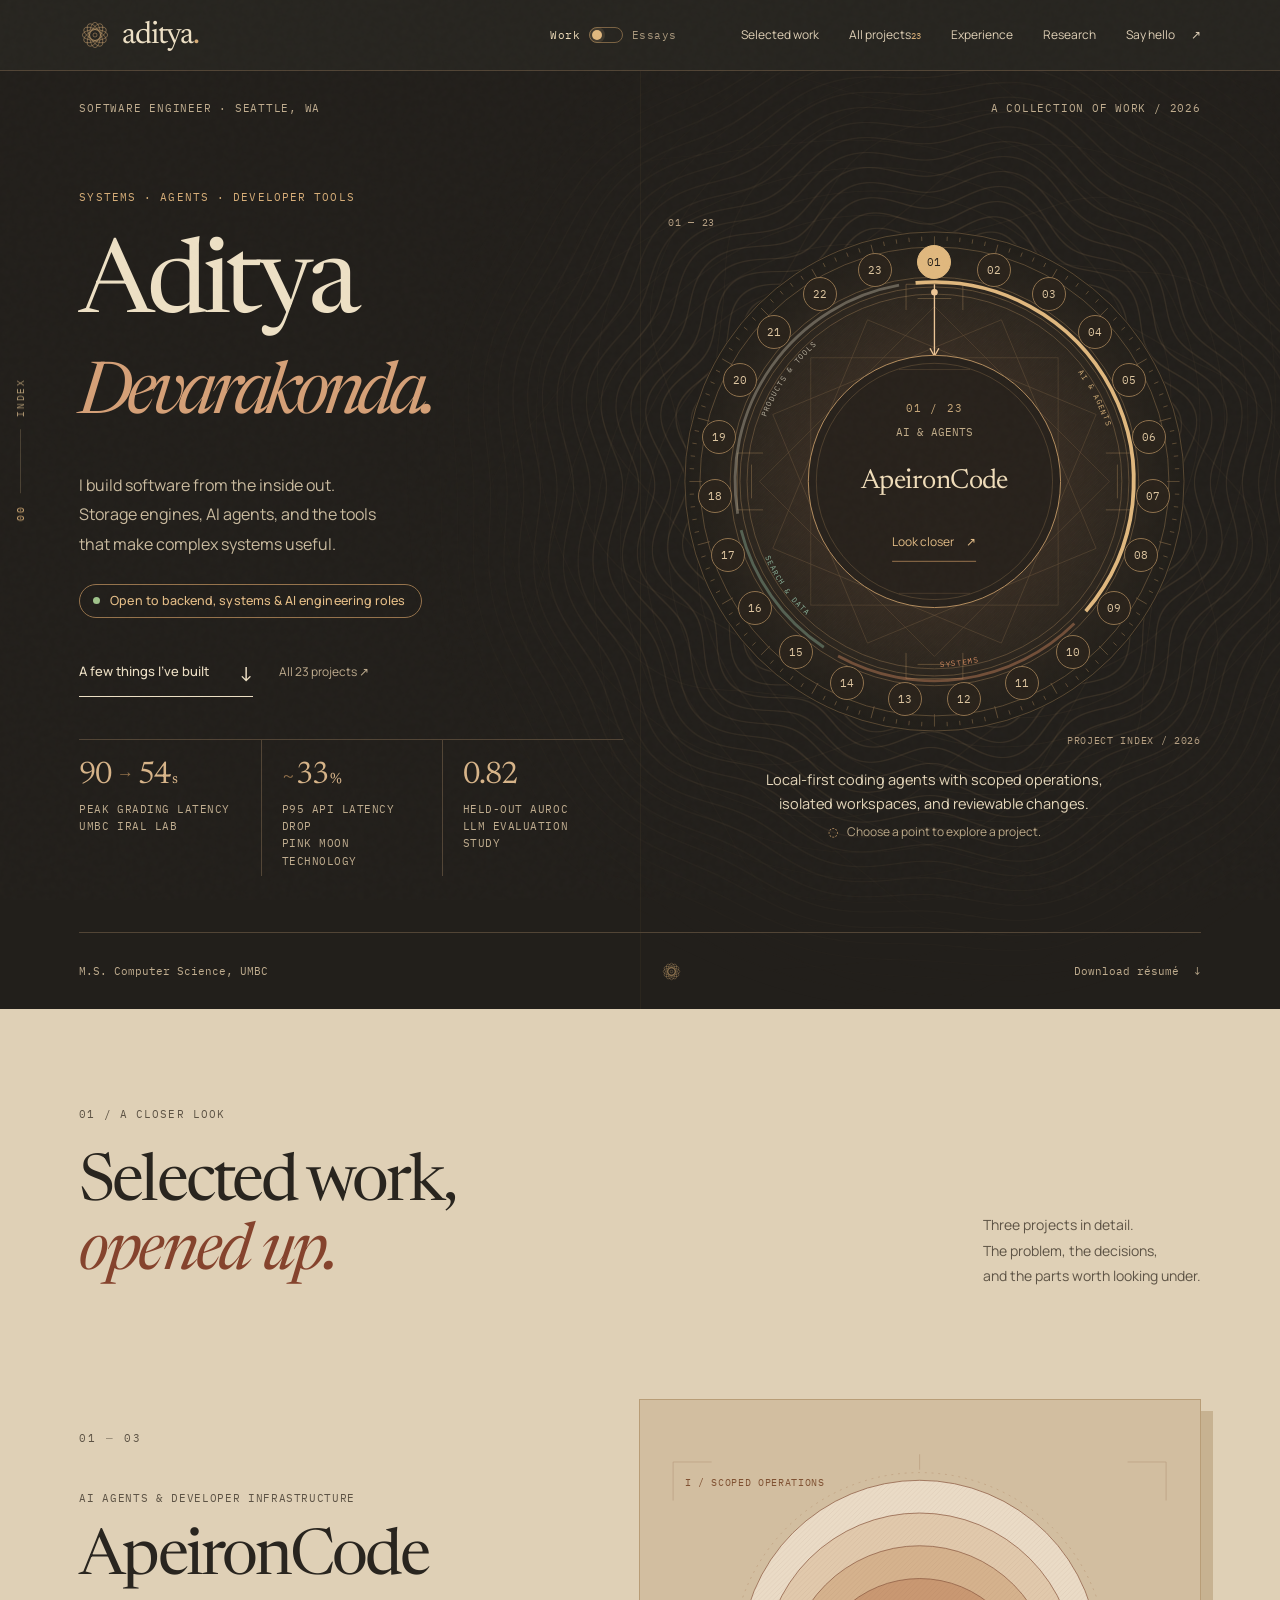
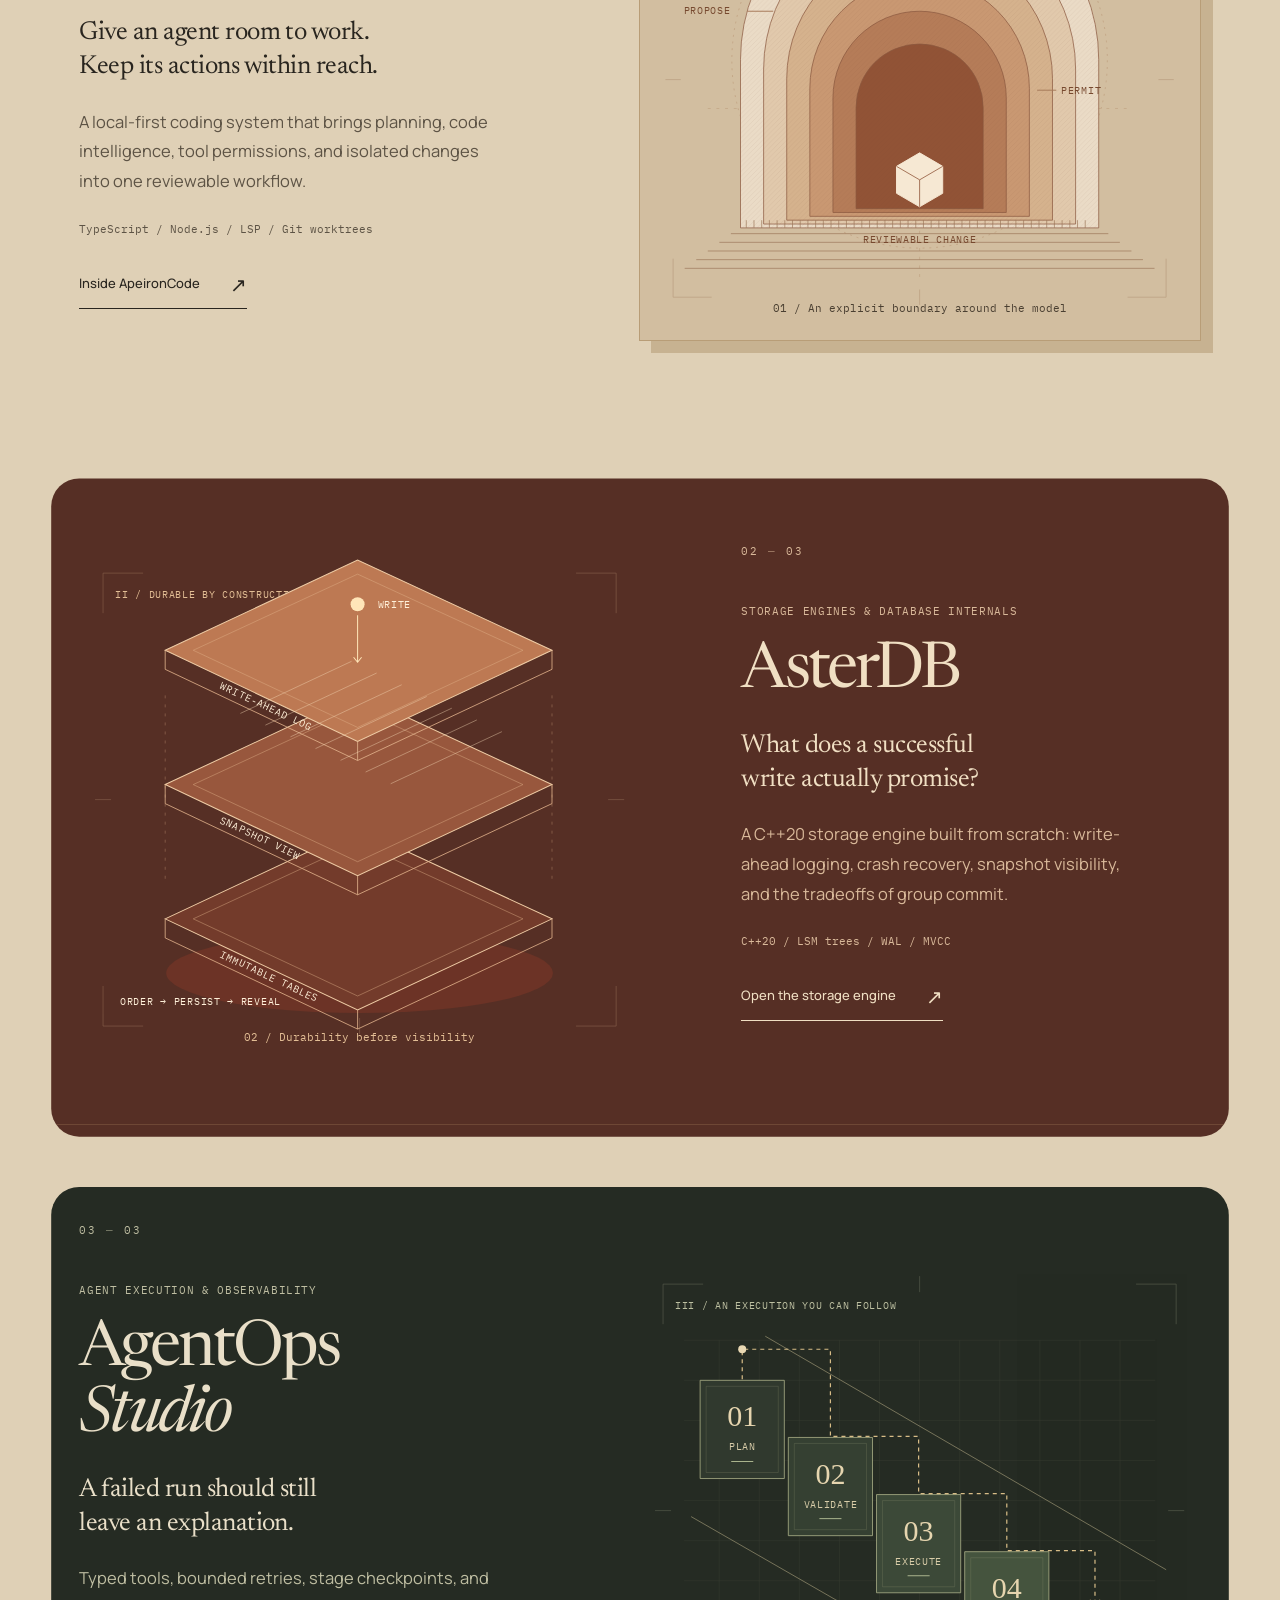
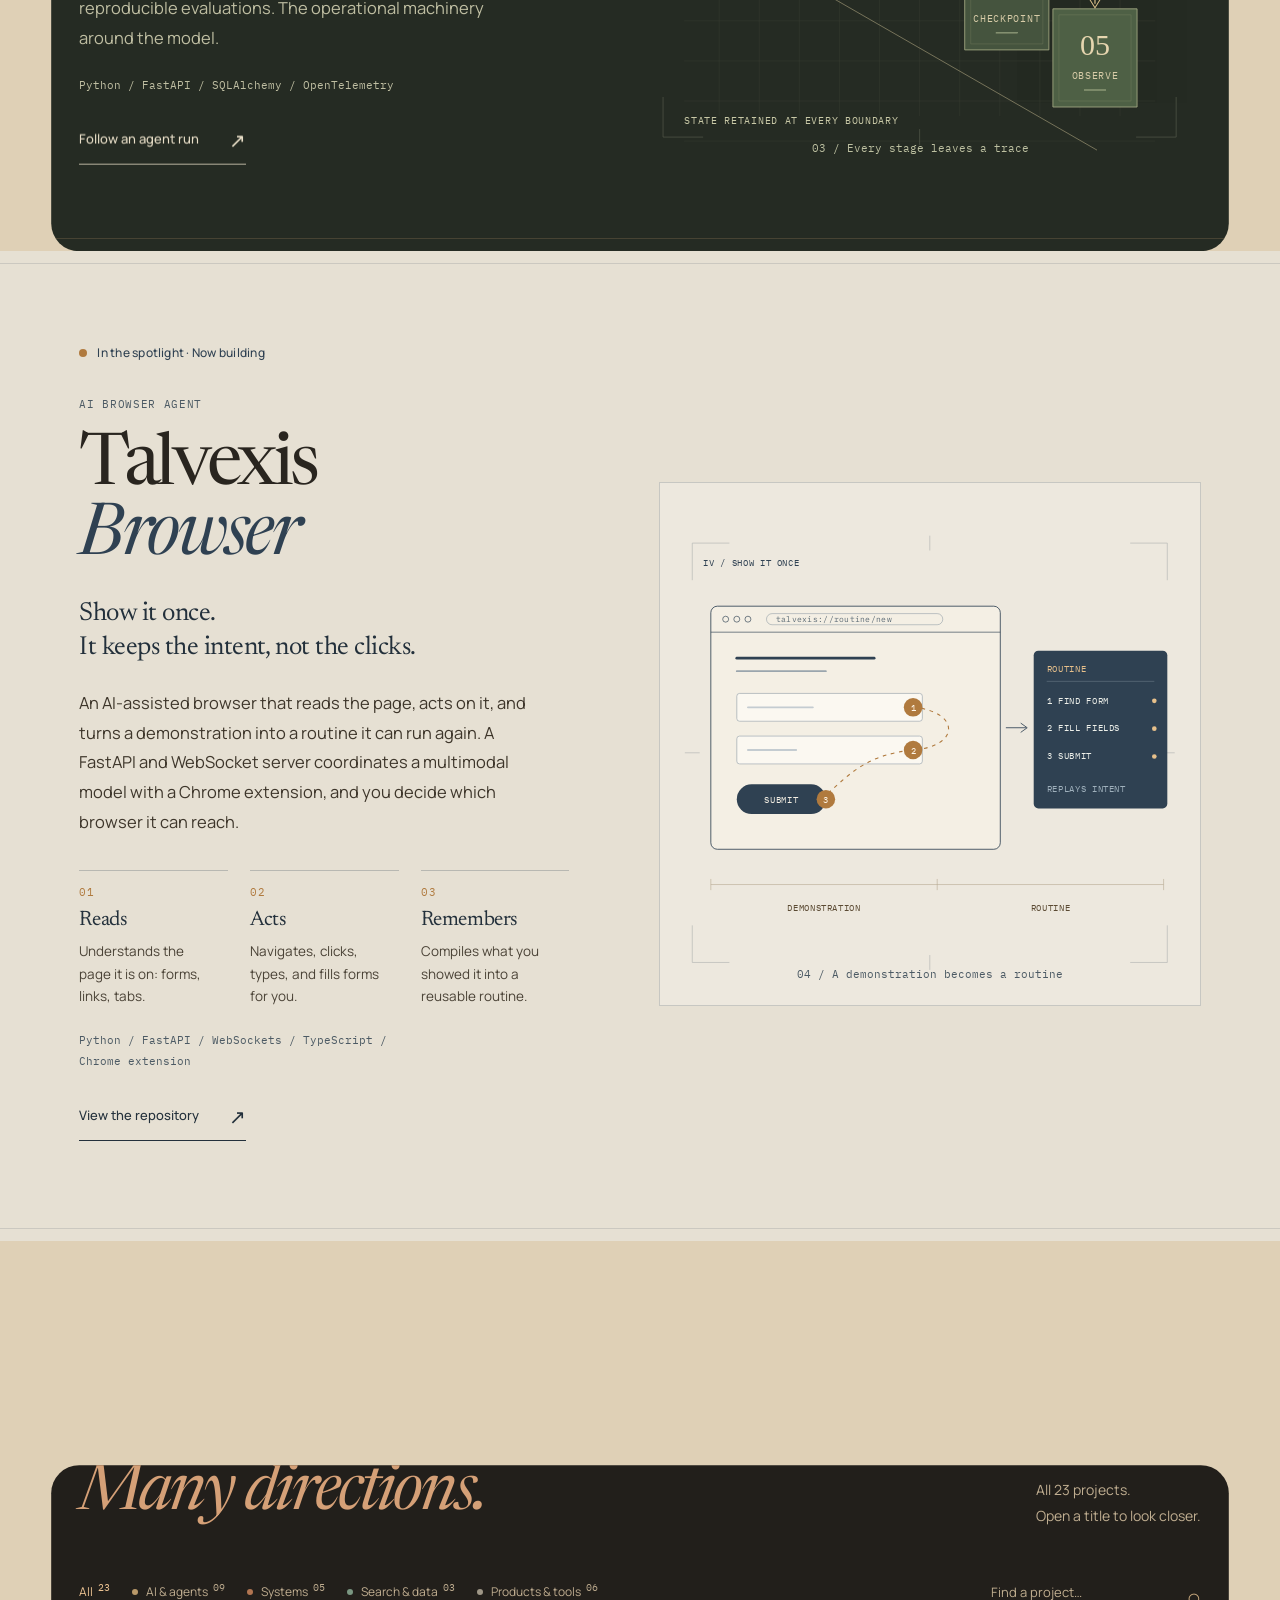
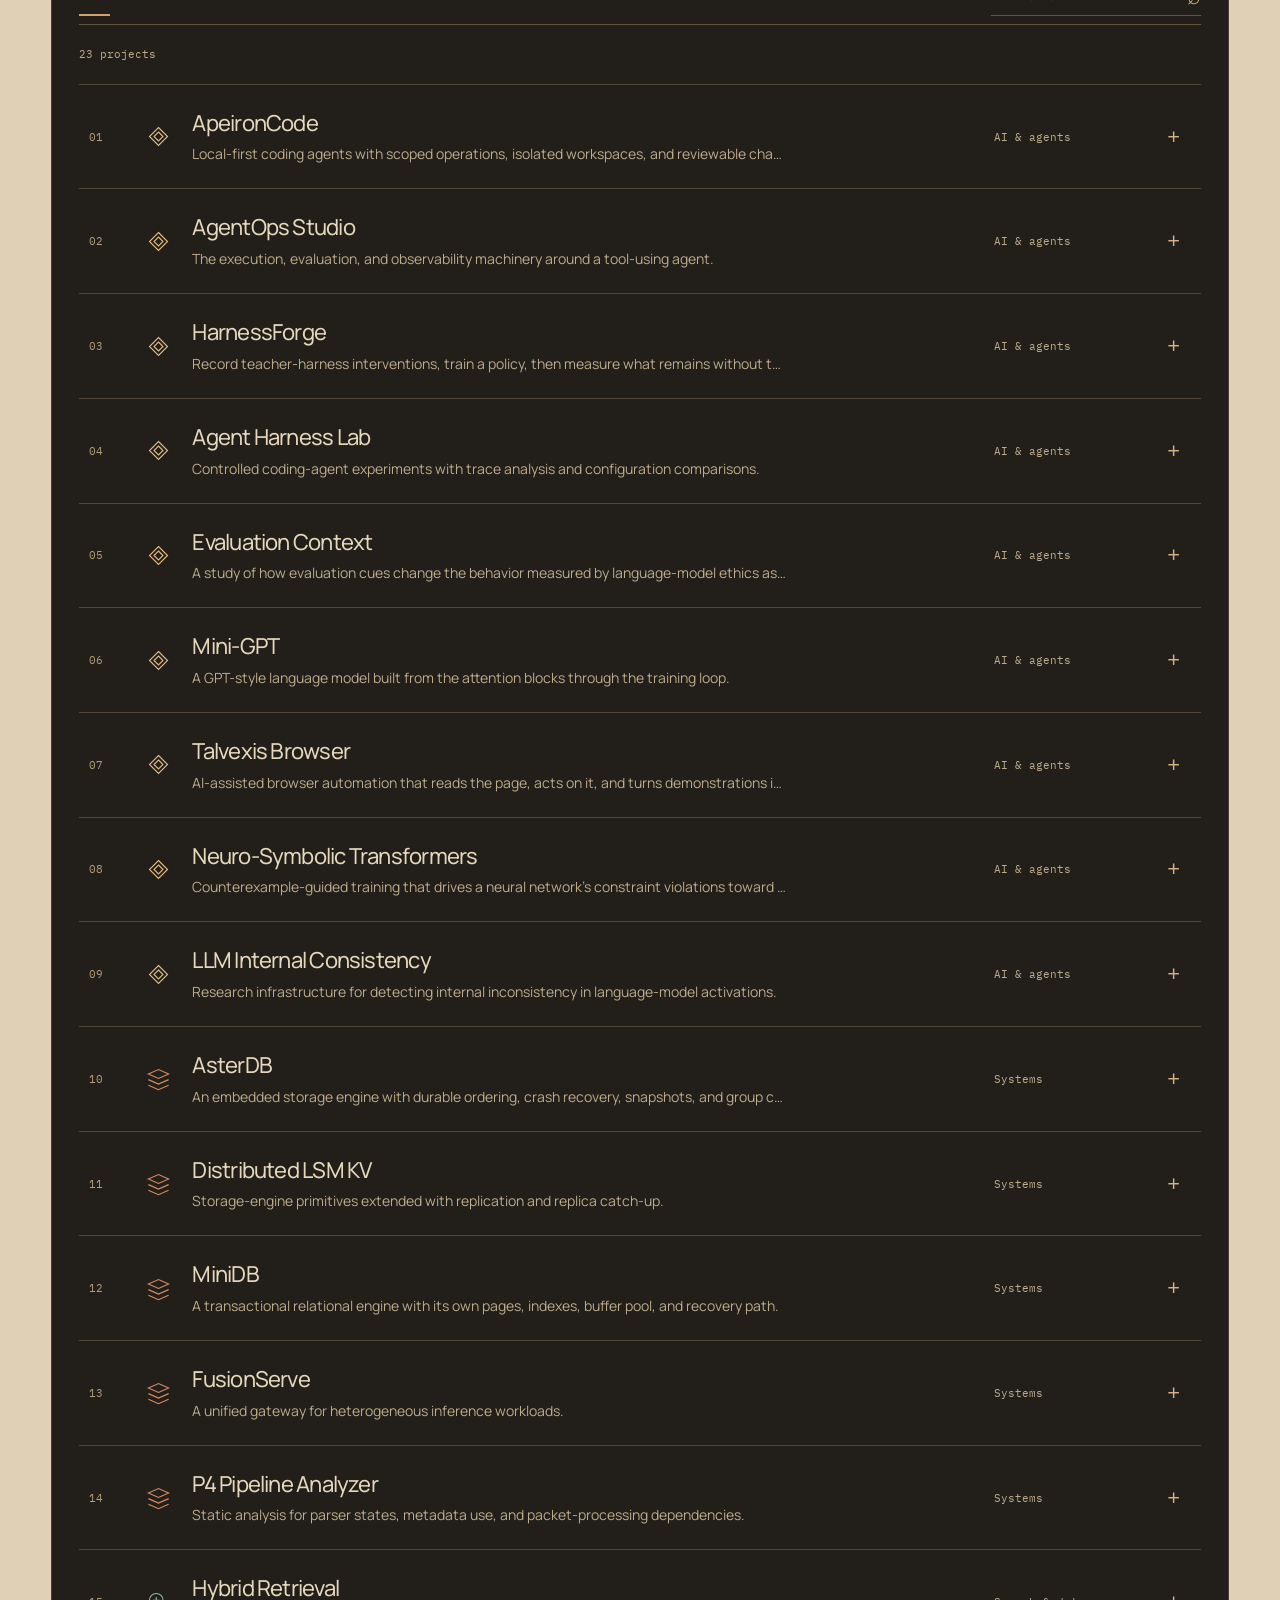
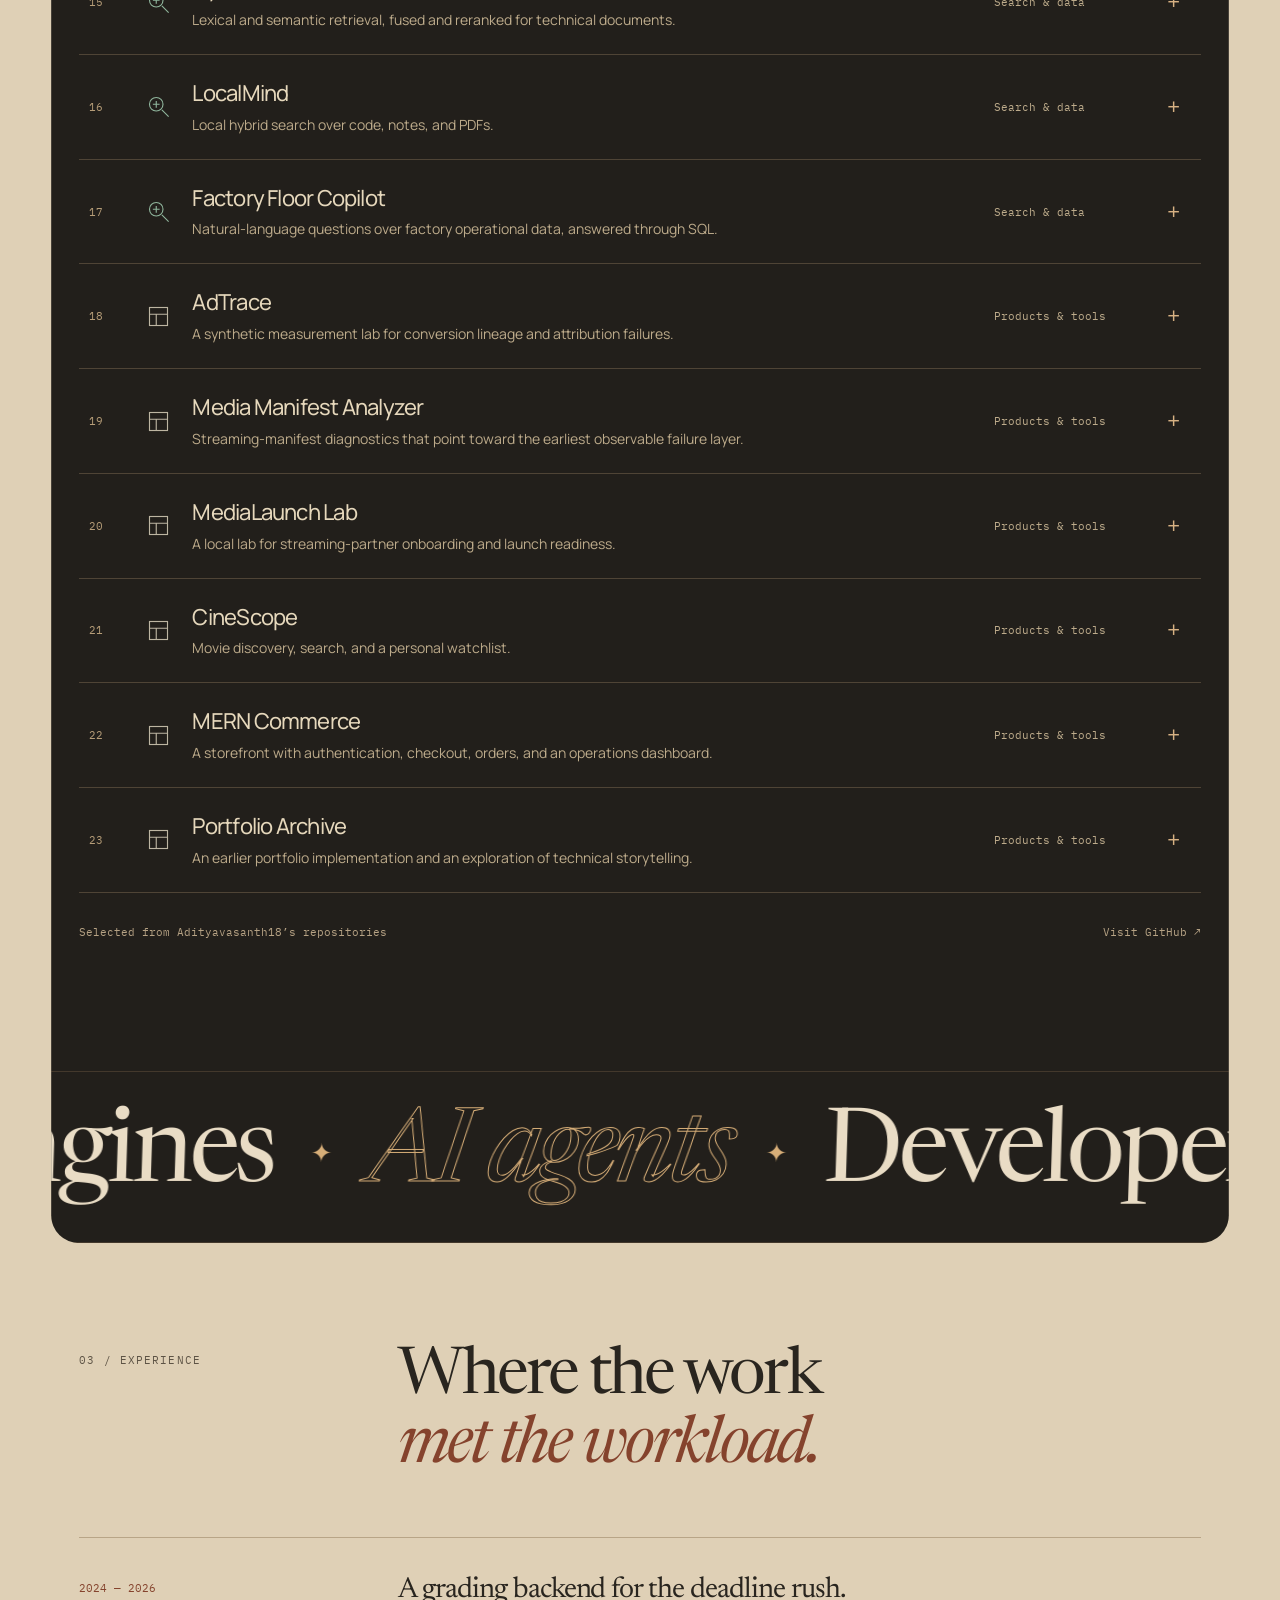
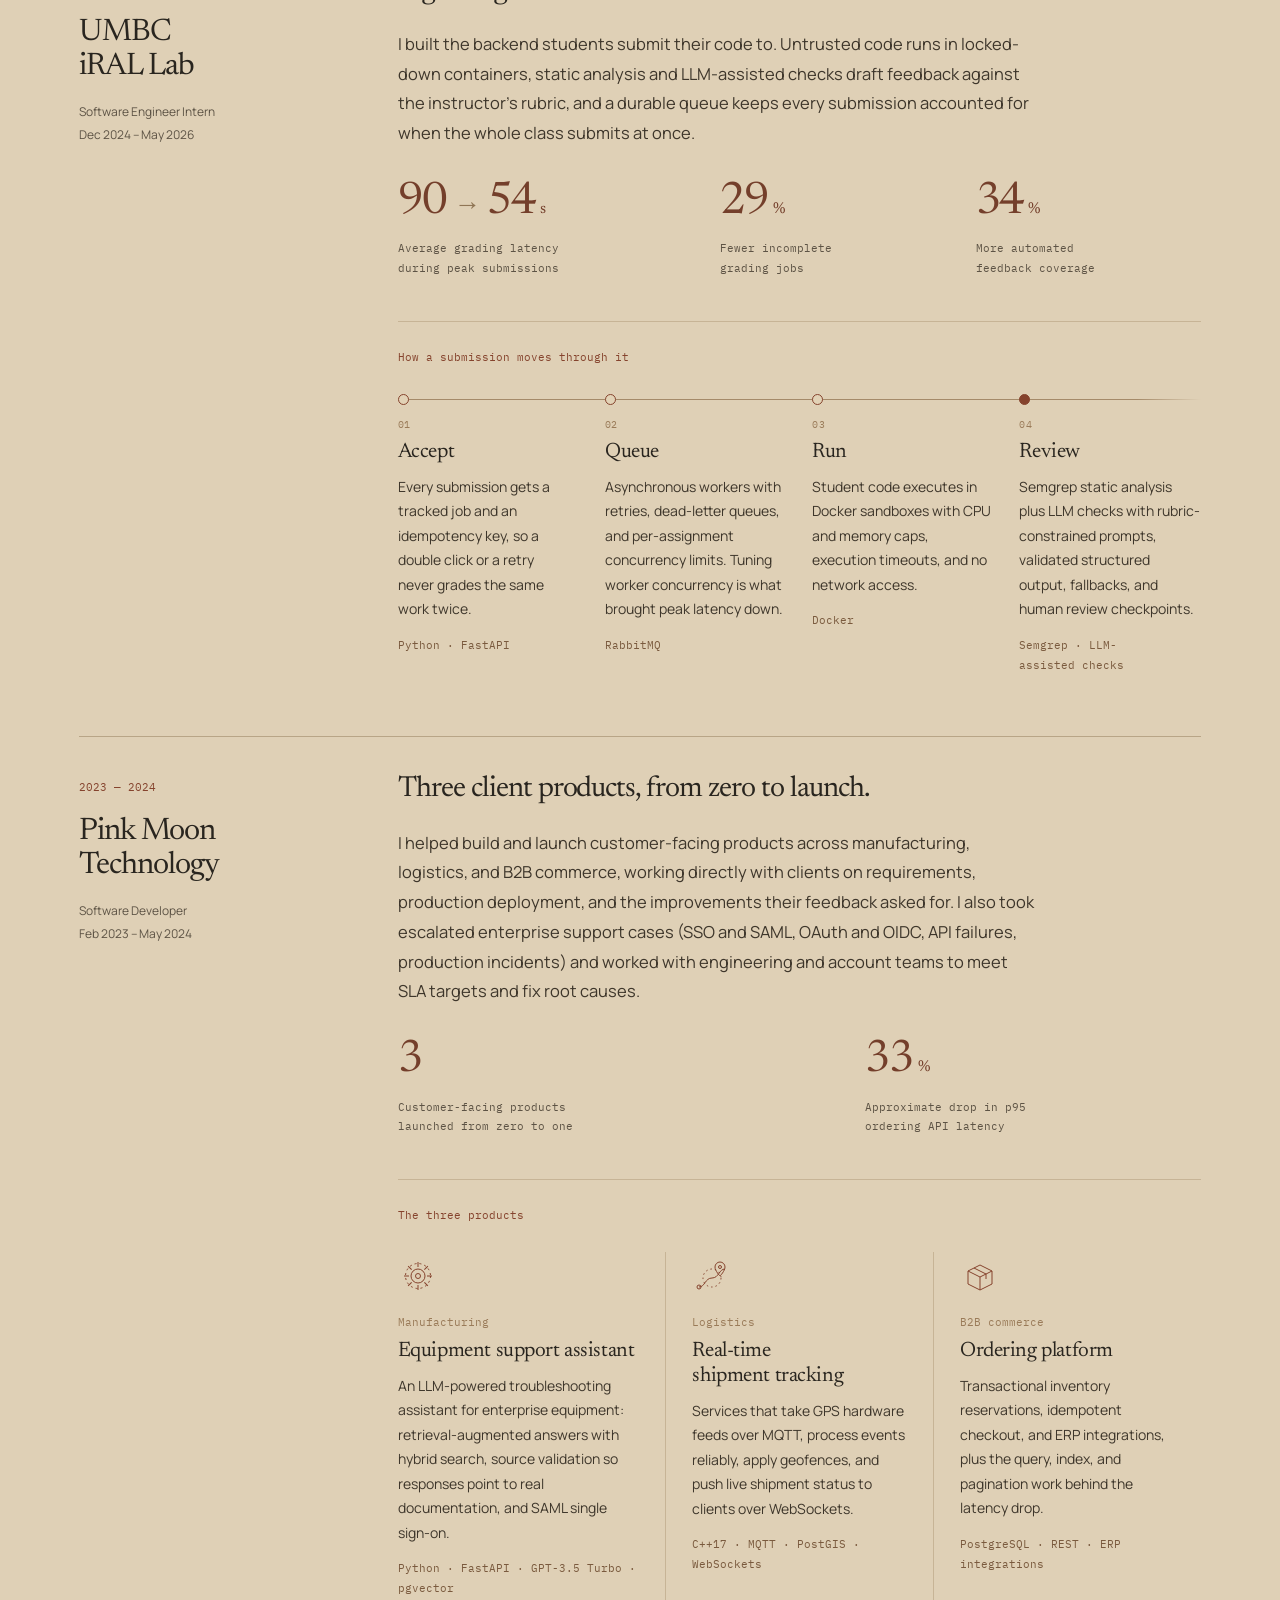
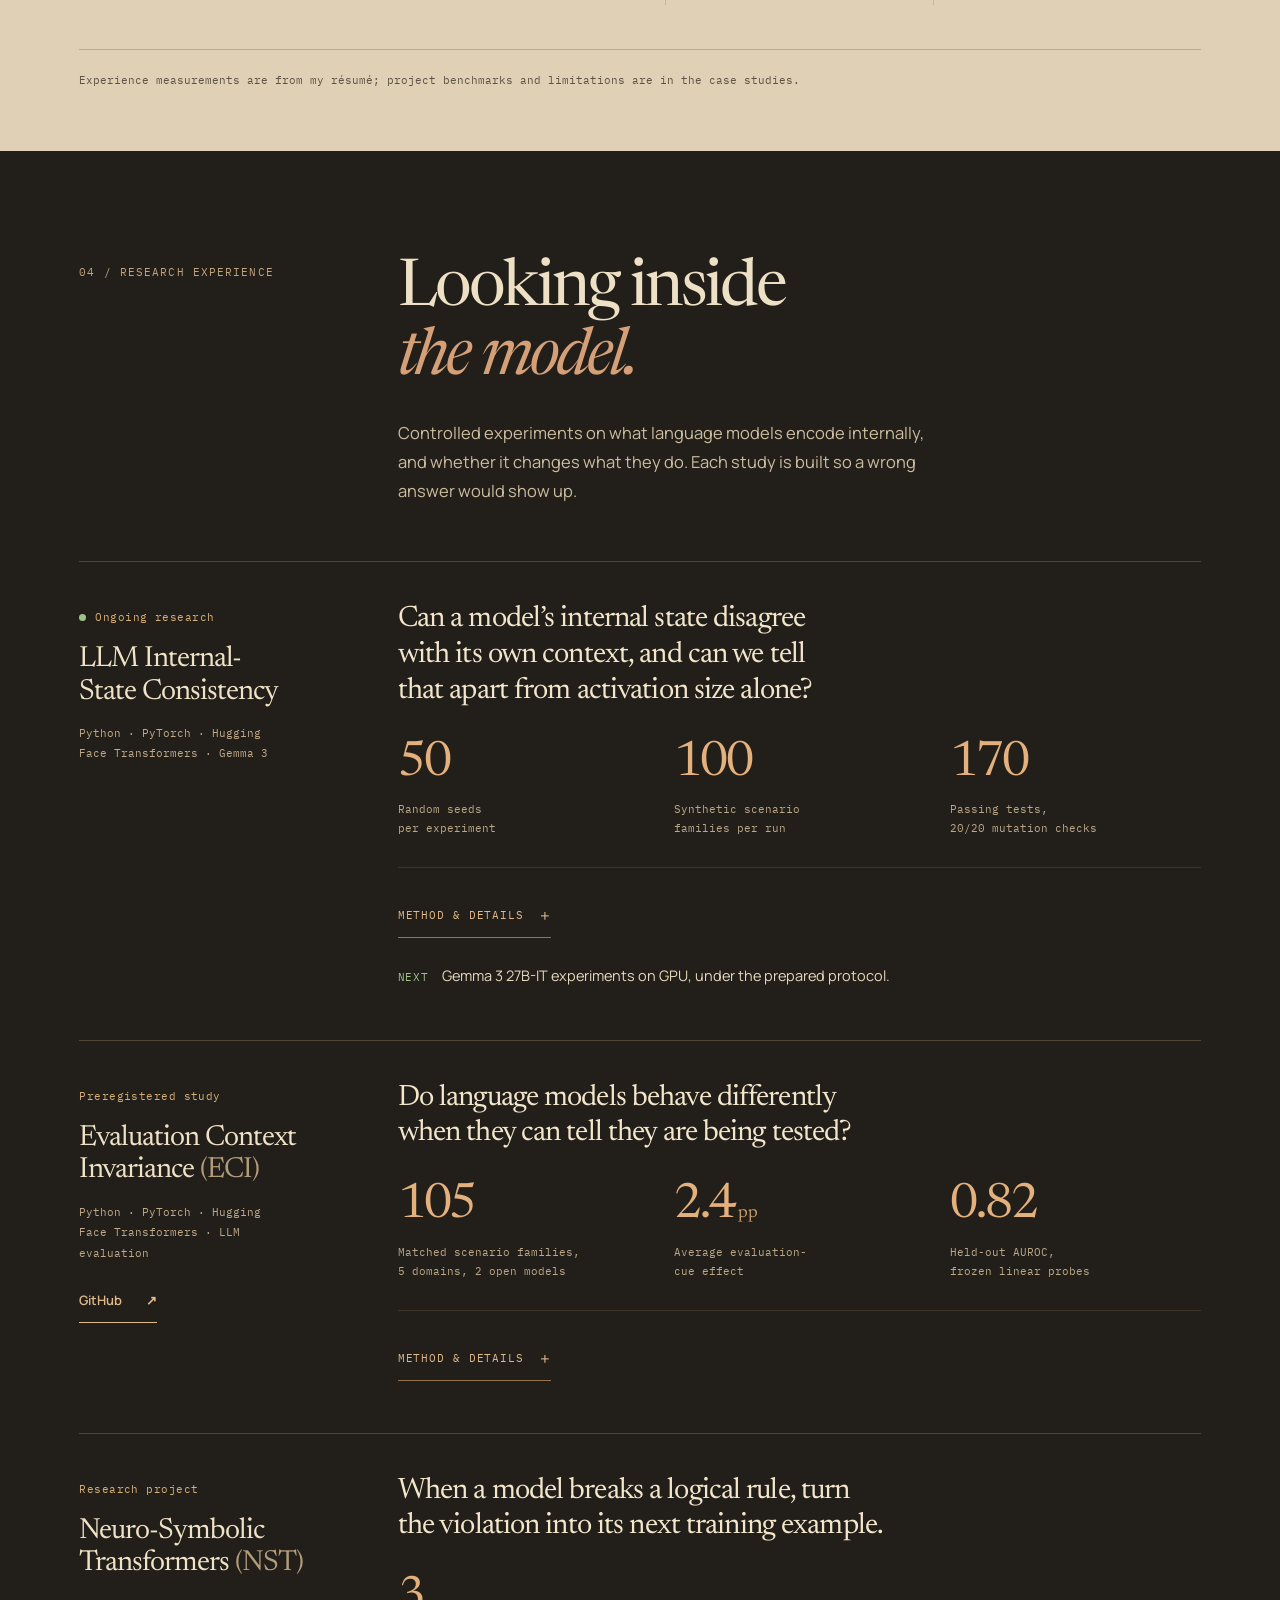
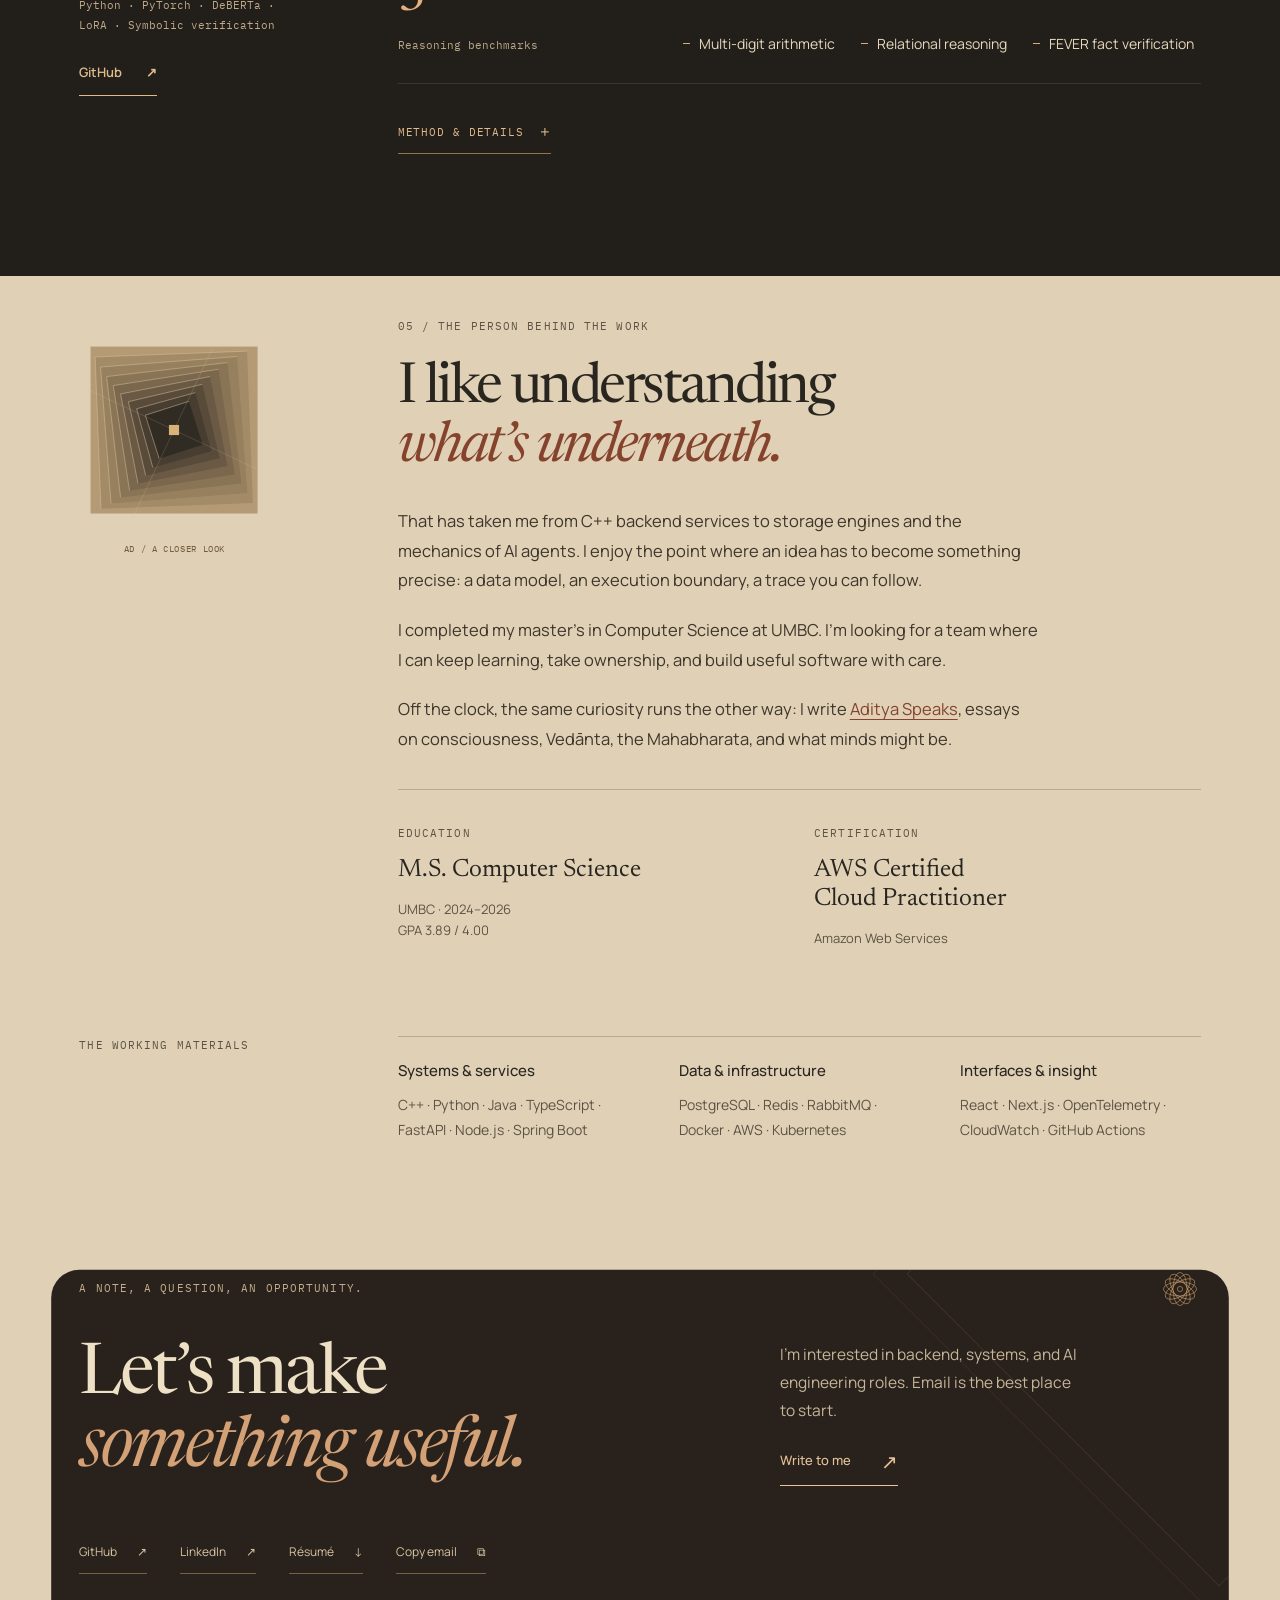
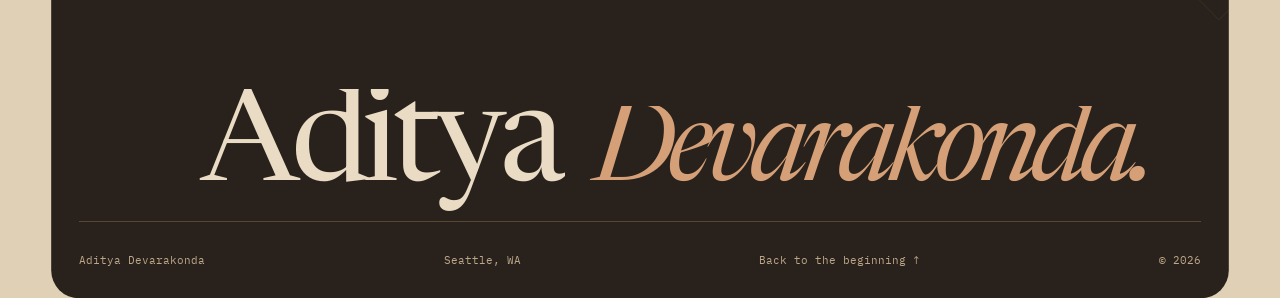
==== commit 41e3cdc6: "3D dial: loader, safety gate and browser checks Co-Authored-By: Claude Fable 5.2 <noreply@anthropic." ====
--- a/index.html
+++ b/index.html
@@ -2,7 +2,7 @@
 <html lang="en"><head><meta charset="utf-8"><meta name="viewport" content="width=device-width,initial-scale=1"><meta name="theme-color" content="#221f1b">
 <title>Aditya Devarakonda — Software Engineer</title><meta name="description" content="Software engineer building systems, agents, and developer tools. Explore the complete collection of 23 projects and three detailed engineering case studies."><link rel="canonical" href="https://adityavasanth18.github.io/">
 <meta property="og:type" content="website"><meta property="og:title" content="Aditya Devarakonda — Software Engineer"><meta property="og:description" content="Software engineer building systems, agents, and developer tools. Explore the complete collection of 23 projects and three detailed engineering case studies."><meta property="og:url" content="https://adityavasanth18.github.io/"><meta property="og:image" content="https://adityavasanth18.github.io/assets/social.png"><meta property="og:image:width" content="1200"><meta property="og:image:height" content="630"><meta name="twitter:card" content="summary_large_image">
-<noscript><style>.menu-toggle{display:none}.site-header nav{display:flex;position:static;flex-wrap:wrap}.nav-wrap{flex-wrap:wrap}.collection-tools,.collection-status,.atlas-nodes{display:none}</style></noscript><link rel="icon" type="image/svg+xml" href="/assets/favicon.svg?v=e9a37b15d6"><link rel="preload" href="/assets/manrope.woff" as="font" type="font/woff" crossorigin><link rel="preload" href="/assets/newsreader.woff" as="font" type="font/woff" crossorigin><link rel="preload" href="/assets/newsreader-italic.woff" as="font" type="font/woff" crossorigin><link rel="stylesheet" href="/assets/styles.css?v=e9a37b15d6"><link rel="stylesheet" href="/assets/folio.css?v=e9a37b15d6"><link rel="stylesheet" href="/assets/upscale.css?v=u2"><link rel="stylesheet" href="/assets/sharpen.css?v=s1"><link rel="stylesheet" href="/assets/motion.css?v=m3"><script>(function(r){if(matchMedia("(prefers-reduced-motion: reduce)").matches)return;r.classList.add("m");try{if(sessionStorage.getItem("curtain")){r.classList.add("curtain-in");sessionStorage.removeItem("curtain")}else if(/^\/(index\.html)?$/.test(location.pathname)&&!sessionStorage.getItem("ad-seen")){r.classList.add("intro")}}catch(e){}setTimeout(function(){if(!window.__motion)r.classList.remove("m","curtain-in","intro")},3500)})(document.documentElement)</script><script defer src="/assets/app.js?v=s1"></script><script defer src="/assets/vendor/gsap.min.js"></script><script defer src="/assets/vendor/ScrollTrigger.min.js"></script><script defer src="/assets/vendor/SplitText.min.js"></script><script defer src="/assets/vendor/DrawSVGPlugin.min.js"></script><script defer src="/assets/vendor/lenis.min.js"></script><script defer src="/assets/guilloche.js?v=g1"></script><script defer src="/assets/motion.js?v=m3"></script>
+<noscript><style>.menu-toggle{display:none}.site-header nav{display:flex;position:static;flex-wrap:wrap}.nav-wrap{flex-wrap:wrap}.collection-tools,.collection-status,.atlas-nodes{display:none}</style></noscript><link rel="icon" type="image/svg+xml" href="/assets/favicon.svg?v=e9a37b15d6"><link rel="preload" href="/assets/manrope.woff" as="font" type="font/woff" crossorigin><link rel="preload" href="/assets/newsreader.woff" as="font" type="font/woff" crossorigin><link rel="preload" href="/assets/newsreader-italic.woff" as="font" type="font/woff" crossorigin><link rel="stylesheet" href="/assets/styles.css?v=e9a37b15d6"><link rel="stylesheet" href="/assets/folio.css?v=e9a37b15d6"><link rel="stylesheet" href="/assets/upscale.css?v=u2"><link rel="stylesheet" href="/assets/sharpen.css?v=s1"><link rel="stylesheet" href="/assets/motion.css?v=m3"><link rel="stylesheet" href="/assets/dial3d.css?v=d1"><script>(function(r){if(matchMedia("(prefers-reduced-motion: reduce)").matches)return;r.classList.add("m");try{if(sessionStorage.getItem("curtain")){r.classList.add("curtain-in");sessionStorage.removeItem("curtain")}else if(/^\/(index\.html)?$/.test(location.pathname)&&!sessionStorage.getItem("ad-seen")){r.classList.add("intro")}}catch(e){}setTimeout(function(){if(!window.__motion)r.classList.remove("m","curtain-in","intro")},3500)})(document.documentElement)</script><script defer src="/assets/app.js?v=s1"></script><script defer src="/assets/vendor/gsap.min.js"></script><script defer src="/assets/vendor/ScrollTrigger.min.js"></script><script defer src="/assets/vendor/SplitText.min.js"></script><script defer src="/assets/vendor/DrawSVGPlugin.min.js"></script><script defer src="/assets/vendor/lenis.min.js"></script><script defer src="/assets/guilloche.js?v=g1"></script><script defer src="/assets/motion.js?v=m3"></script><script type="module" src="/assets/dial3d.js?v=d1"></script>
 </head><body class="" id="top"><a class="skip-link" href="#main">Skip to content</a><header class="site-header"><div class="nav-wrap"><a class="wordmark" href="/" aria-label="Aditya Devarakonda, home"><span class="brand-emblem"><svg viewBox="0 0 48 48" aria-hidden="true"><g fill="none" stroke="currentColor" stroke-width=".65"><ellipse cx="24" cy="24" rx="8" ry="19" transform="rotate(0 24 24)"/><ellipse cx="24" cy="24" rx="8" ry="19" transform="rotate(30 24 24)"/><ellipse cx="24" cy="24" rx="8" ry="19" transform="rotate(60 24 24)"/><ellipse cx="24" cy="24" rx="8" ry="19" transform="rotate(90 24 24)"/><ellipse cx="24" cy="24" rx="8" ry="19" transform="rotate(120 24 24)"/><ellipse cx="24" cy="24" rx="8" ry="19" transform="rotate(150 24 24)"/><circle cx="24" cy="24" r="3"/></g></svg></span><span class="brand-name">aditya<span>.</span></span></a><div class="site-switch" role="navigation" aria-label="Choose a site"><a class="switch-side" href="/" data-side="work" aria-current="page">Work</a><a class="switch-track" href="/essays/" aria-hidden="true" tabindex="-1"><span class="switch-knob"></span></a><a class="switch-side" href="/essays/" data-side="essays">Essays</a></div><button type="button" class="menu-toggle" aria-expanded="false" aria-controls="main-navigation">Menu <span aria-hidden="true">+</span></button><nav id="main-navigation" aria-label="Main navigation"><a href="/#work">Selected work</a><a href="/#all-projects">All projects <small>23</small></a><a href="/#experience">Experience</a><a href="/#research">Research</a><a href="/#contact">Say hello <span aria-hidden="true">↗</span></a></nav></div></header><main id="main" class="folio-home">
       <div class="hero-world"><section class="folio-hero paper-section" aria-labelledby="hero-title"><div class="folio-topline"><span>Software engineer · Seattle, WA</span><span class="edition-label">A collection of work / 2026</span></div>
         <div class="folio-hero-grid"><div class="folio-intro"><span class="eyebrow">Systems · Agents · Developer tools</span><h1 id="hero-title">Aditya<br><em>Devarakonda.</em></h1><p>I build software from the inside out.<br> Storage engines, AI agents, and the tools<br class="desktop-break"> that make complex systems useful.</p><p class="hero-status"><span aria-hidden="true"></span>Open to backend, systems &amp; AI engineering roles</p><div class="folio-hero-actions"><a class="folio-cta" href="#work">A few things I’ve built <span aria-hidden="true">↓</span></a><a href="#all-projects" class="quiet-link">All 23 projects ↗</a></div><div class="hero-proof" aria-label="Selected results"><a href="#exp-iral"><strong>90<span aria-hidden="true">→</span>54<small>s</small></strong><span>Peak grading latency<br> UMBC iRAL Lab</span></a><a href="#exp-pinkmoon"><strong><span class="approx" title="approximately">~</span>33<small>%</small></strong><span>p95 API latency drop<br> Pink Moon Technology</span></a><a href="#research-eci"><strong>0.82</strong><span>Held-out AUROC<br> LLM evaluation study</span></a></div></div><div class="folio-atlas-wrap"><div class="project-atlas" aria-label="Interactive project index"><div class="atlas-corner corner-nw">01 — 23</div><div class="atlas-corner corner-se">PROJECT INDEX / 2026</div><svg class="atlas-geometry" viewBox="0 0 600 600" aria-hidden="true">
--- a/assets/dial3d.css
+++ b/assets/dial3d.css
@@ -0,0 +1,7 @@
+/* 3D hero dial. Inert unless dial3d.js adds these classes. */
+.folio-atlas-wrap.dial3d-host { position: relative; }
+.dial3d-canvas {
+  position: absolute; pointer-events: none; opacity: 0;
+  transition: opacity .9s ease;
+}
+.folio-atlas-wrap.has-dial3d .dial3d-canvas { opacity: 1; }
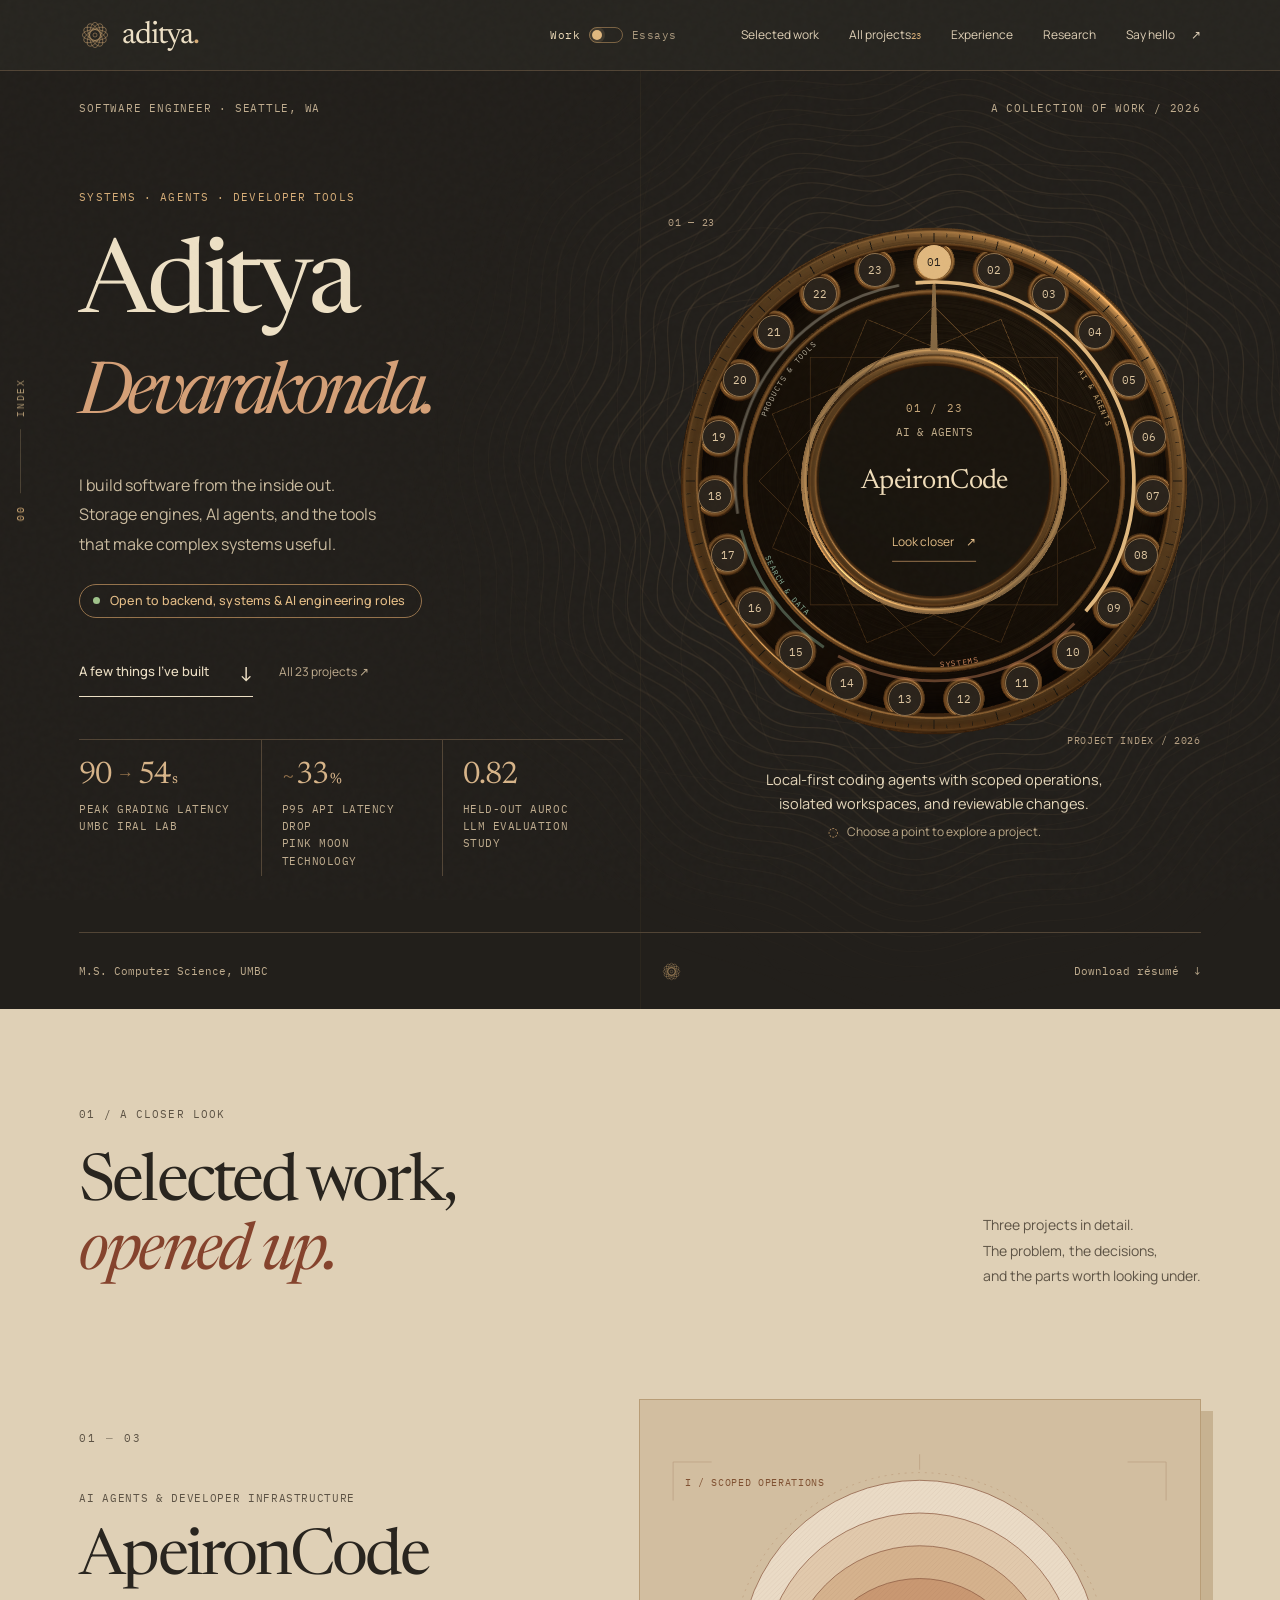
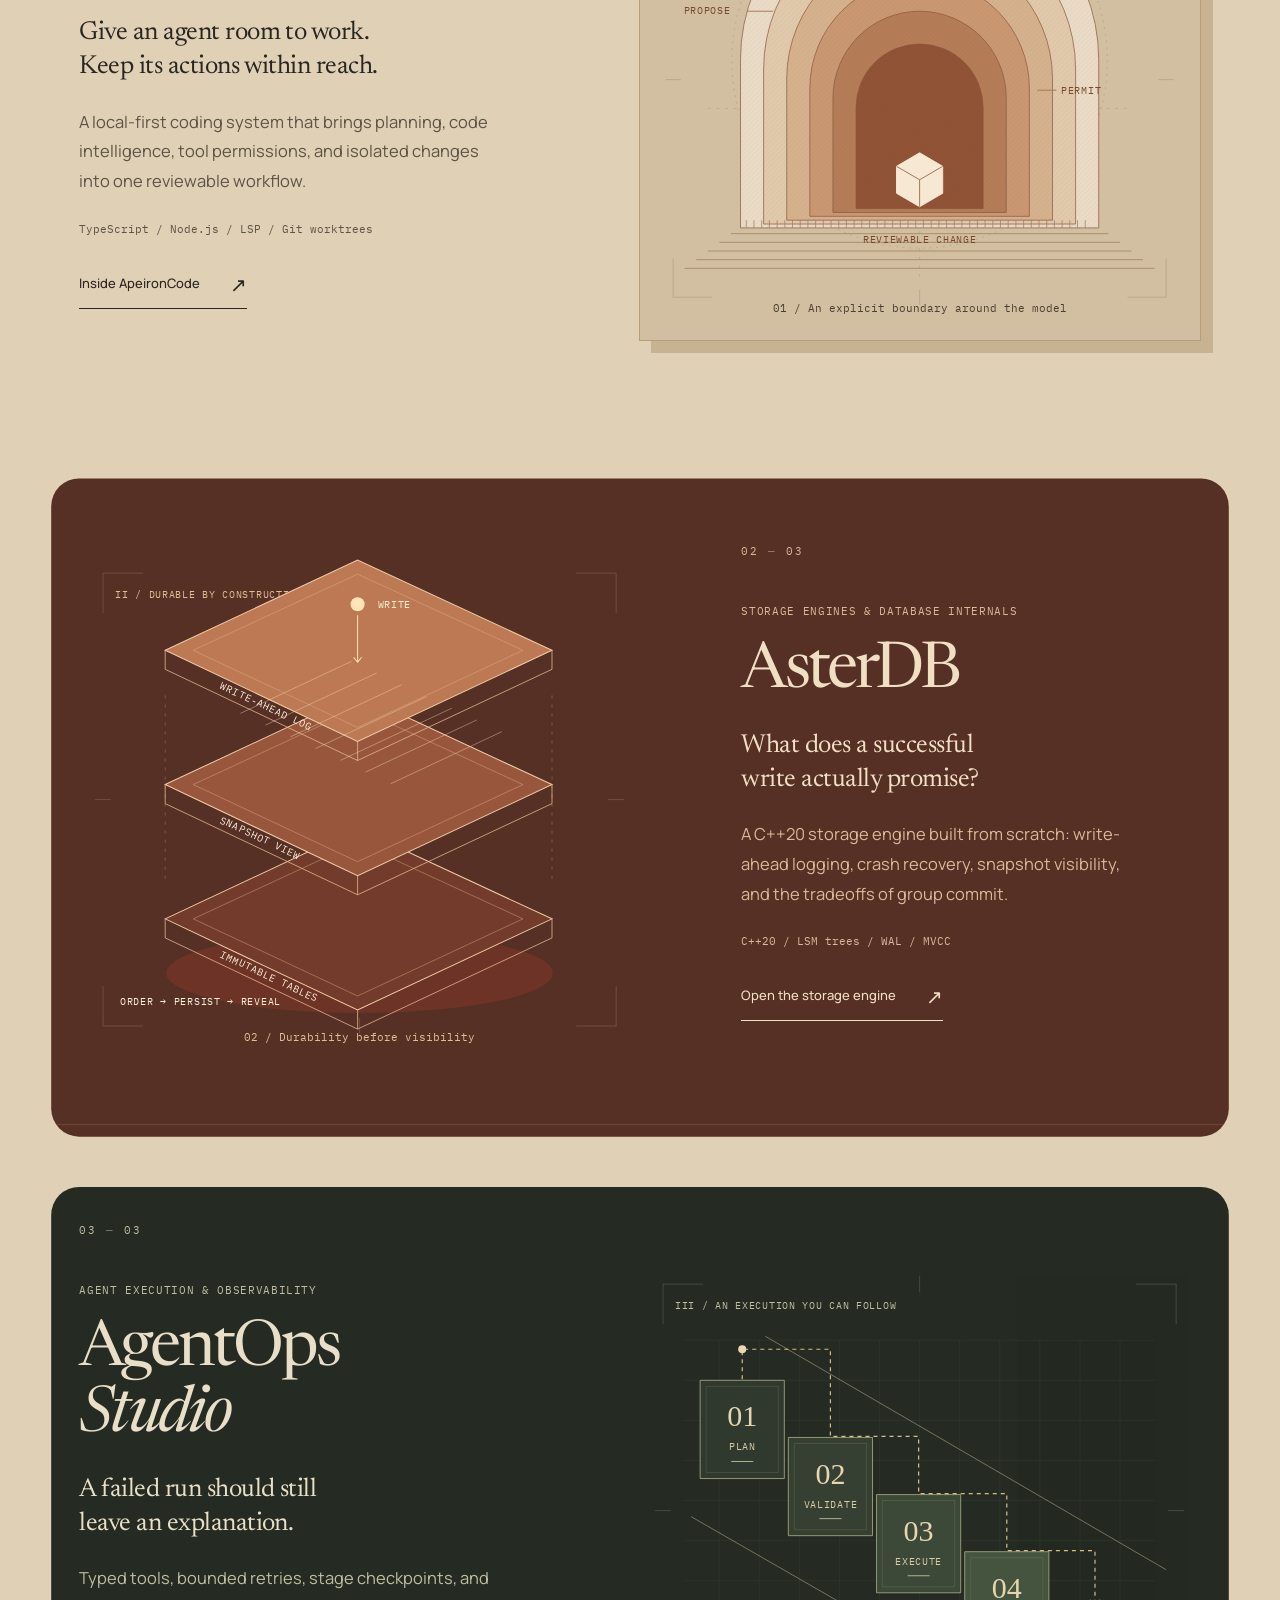
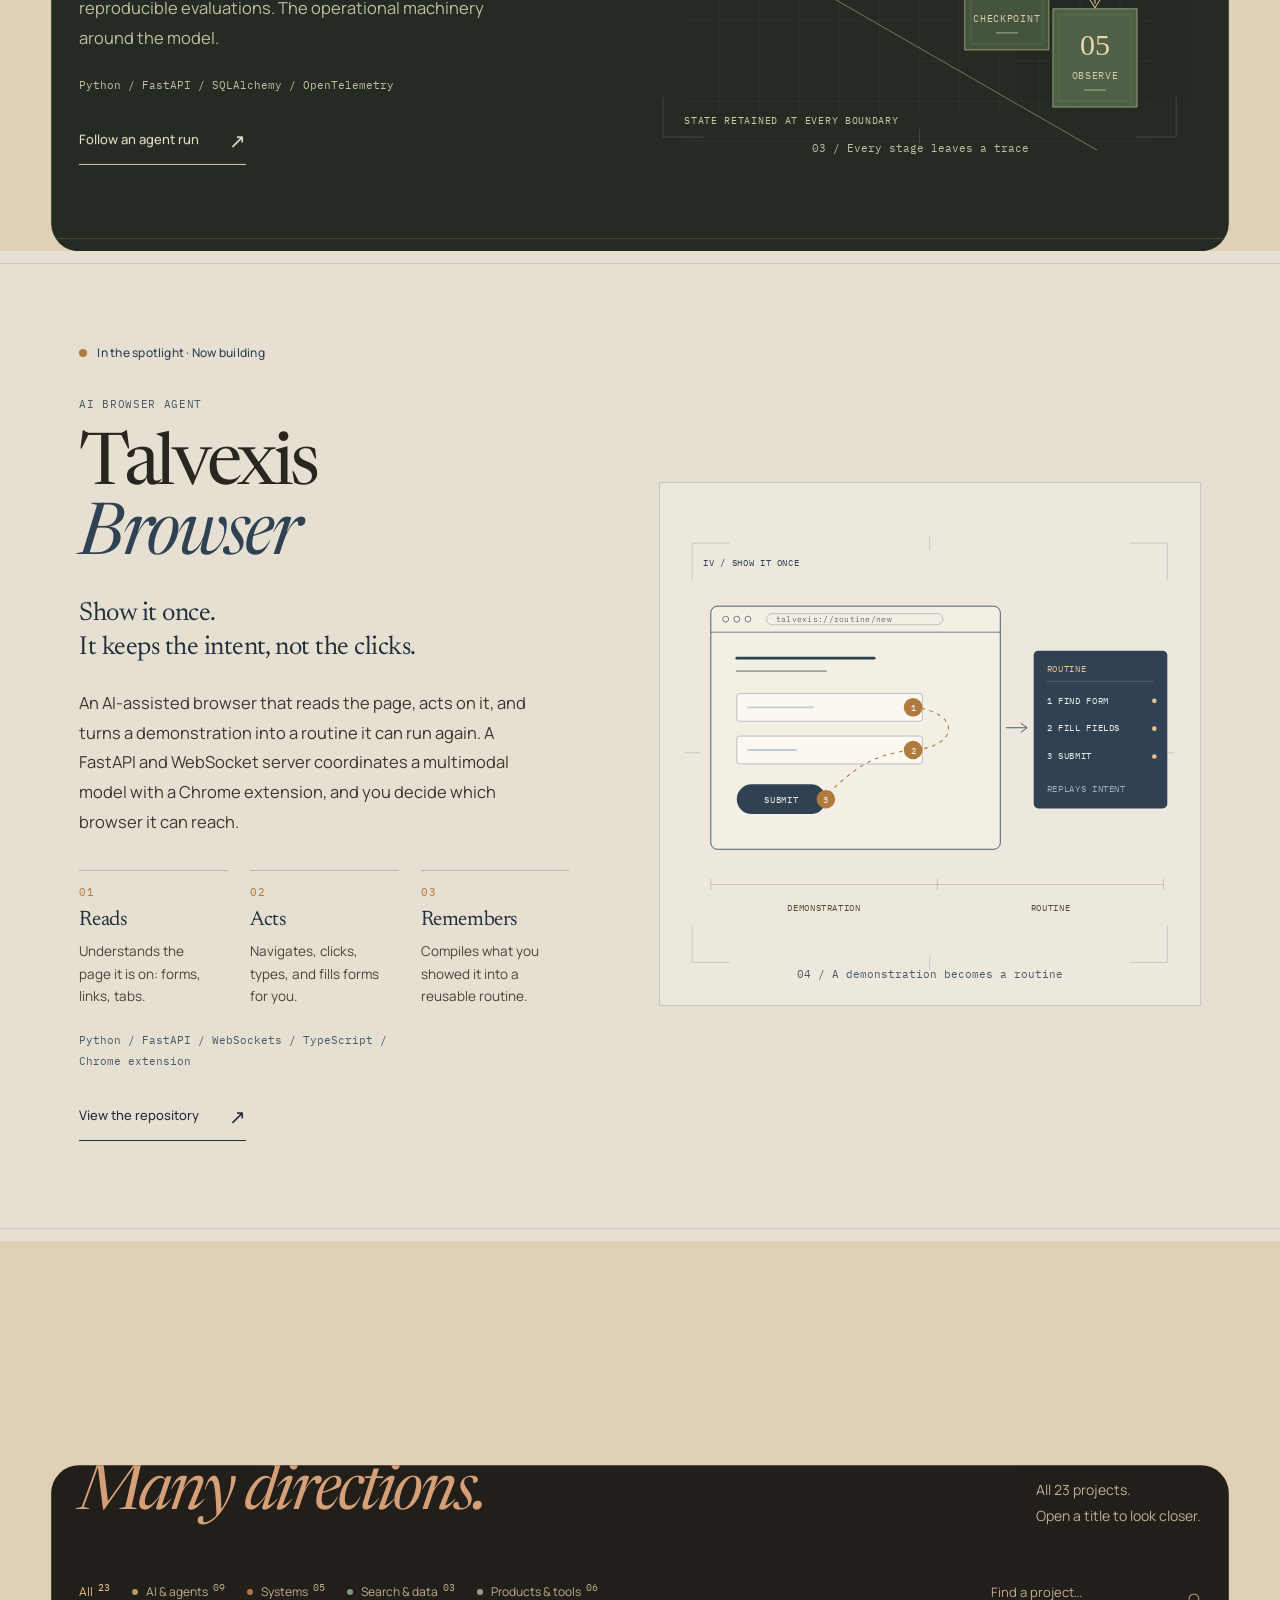
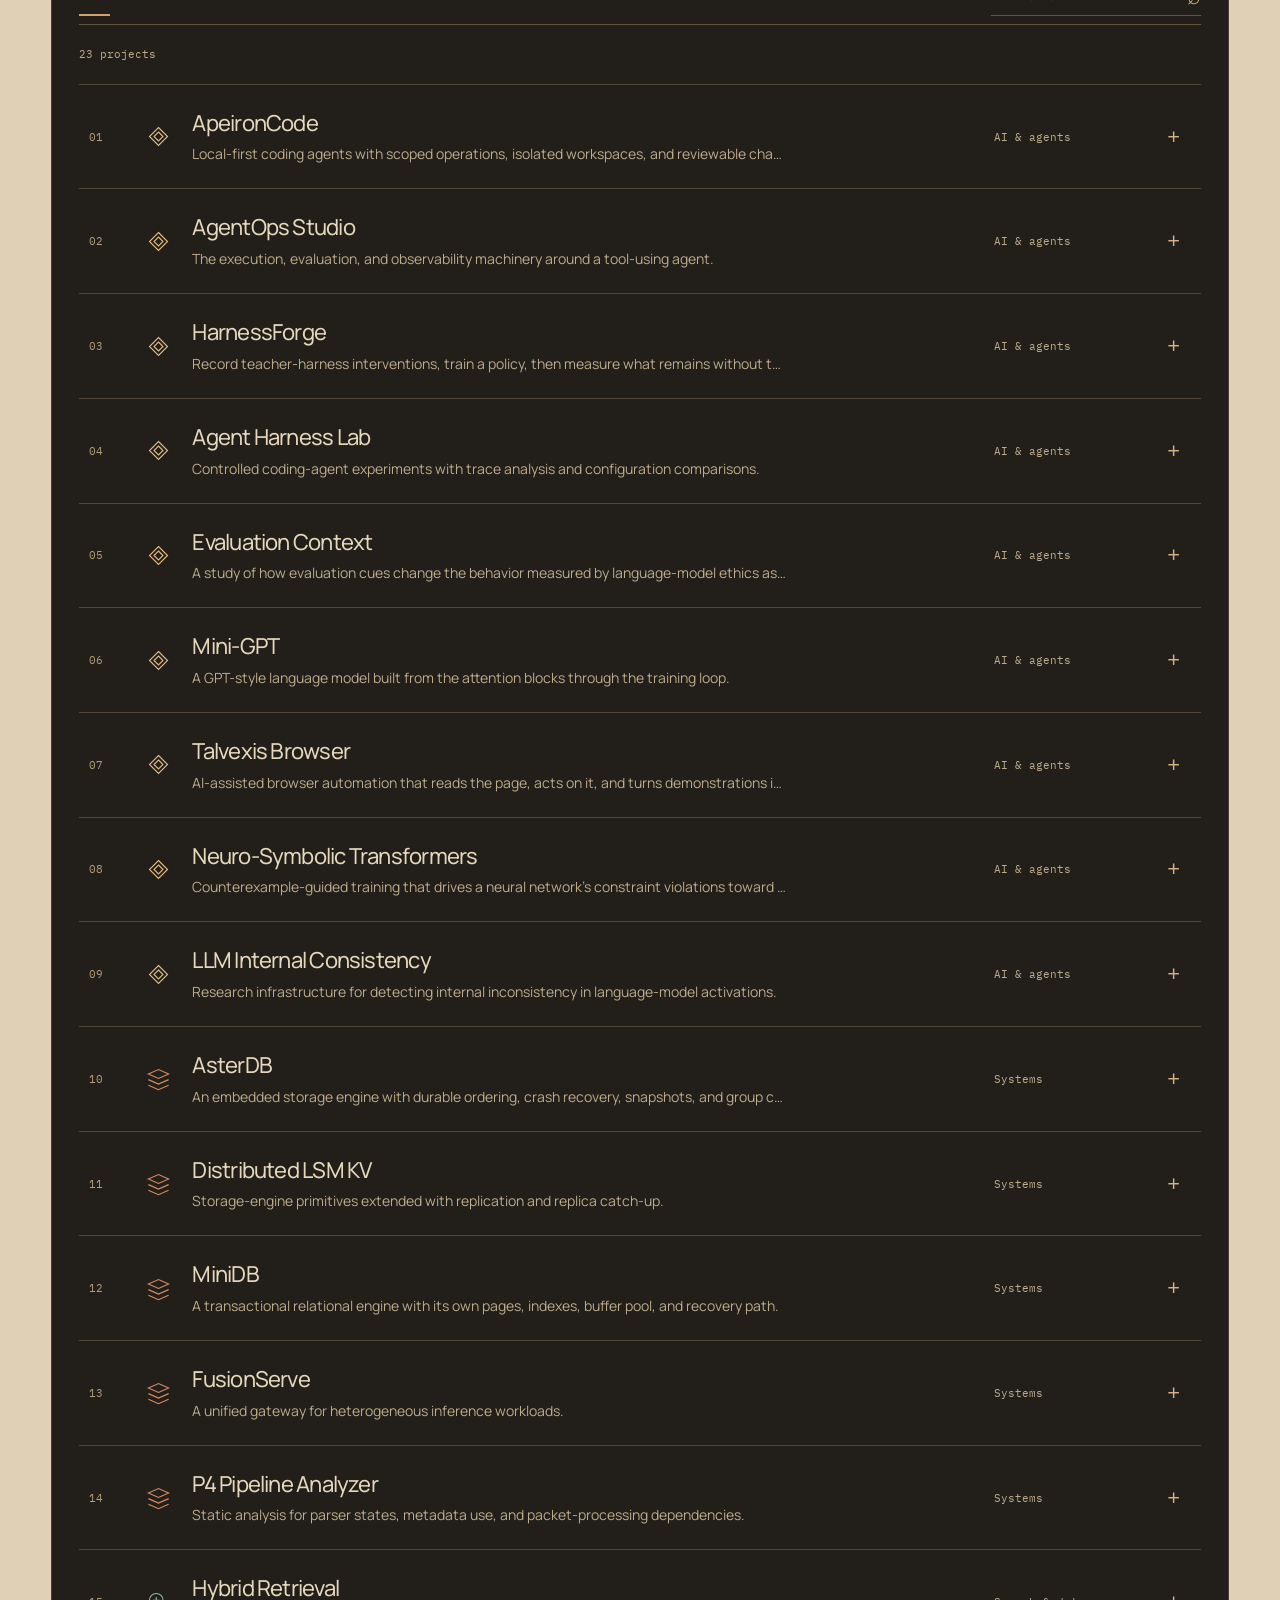
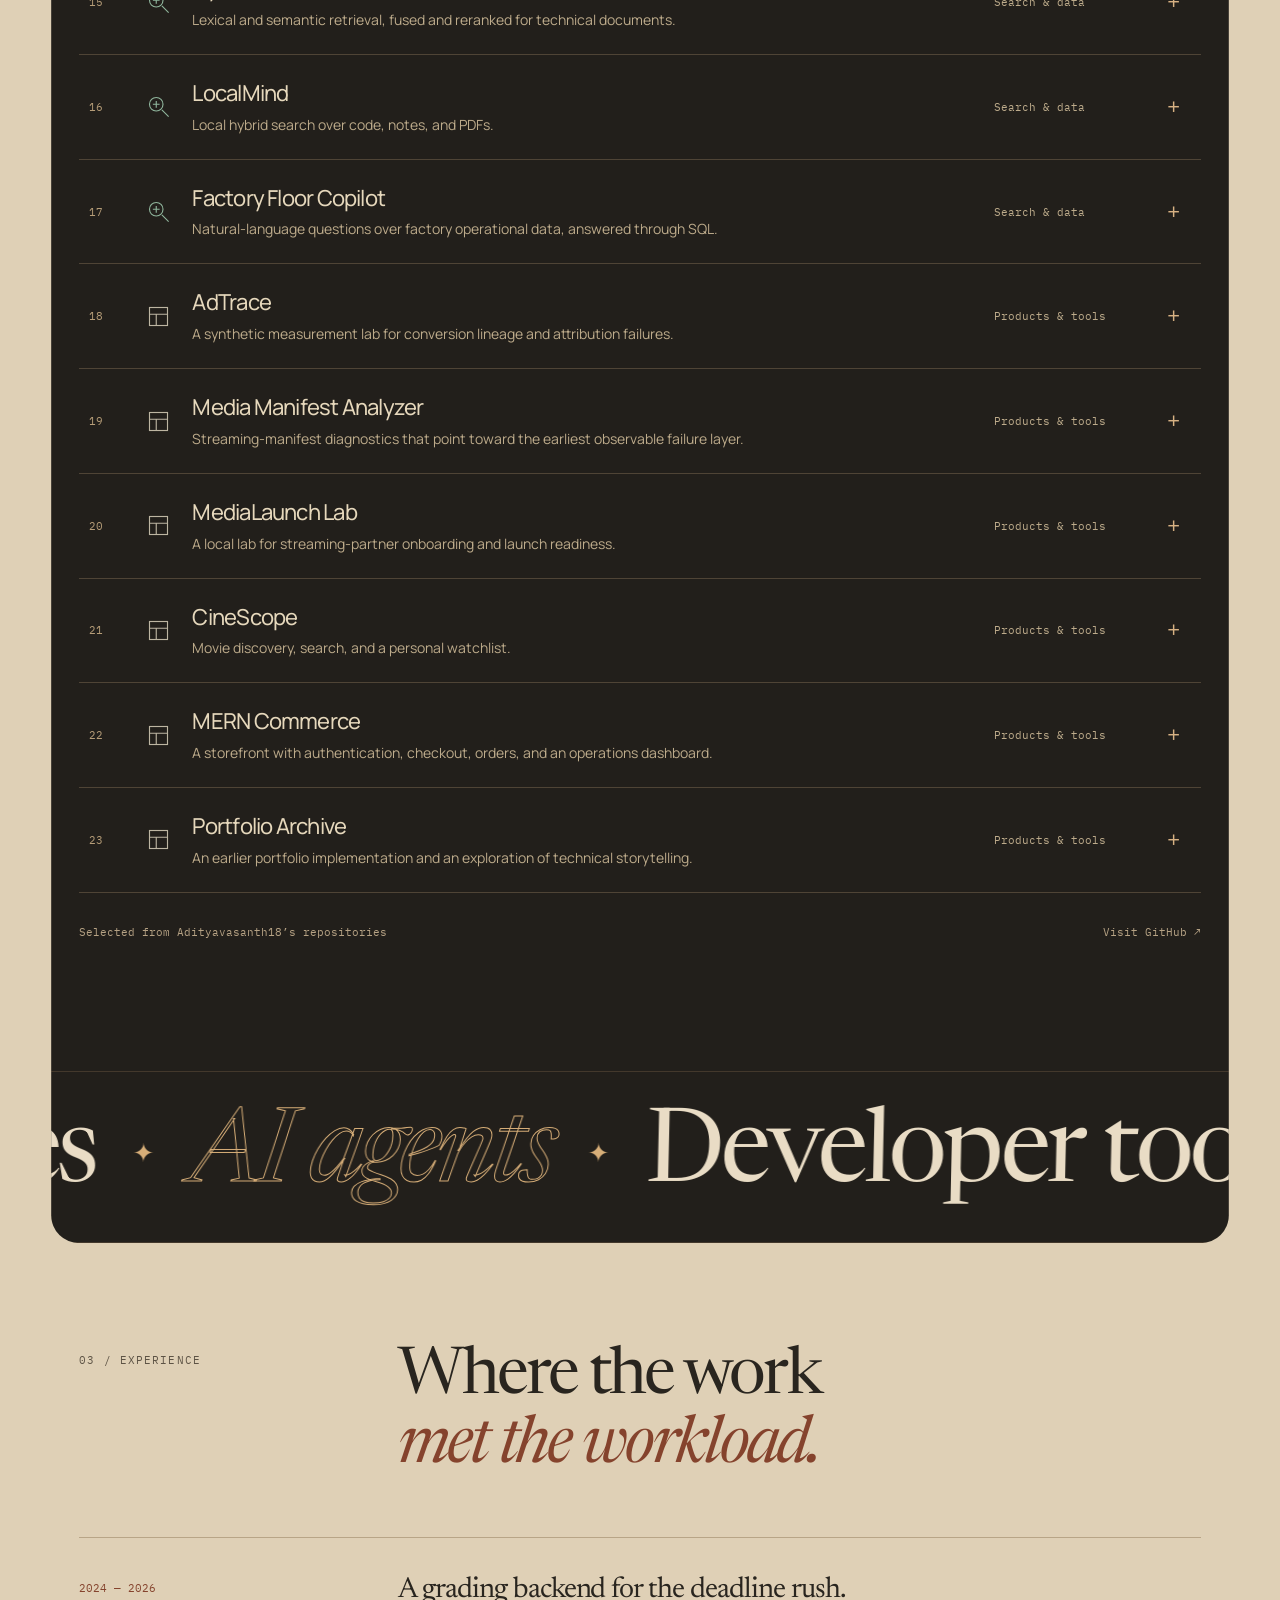
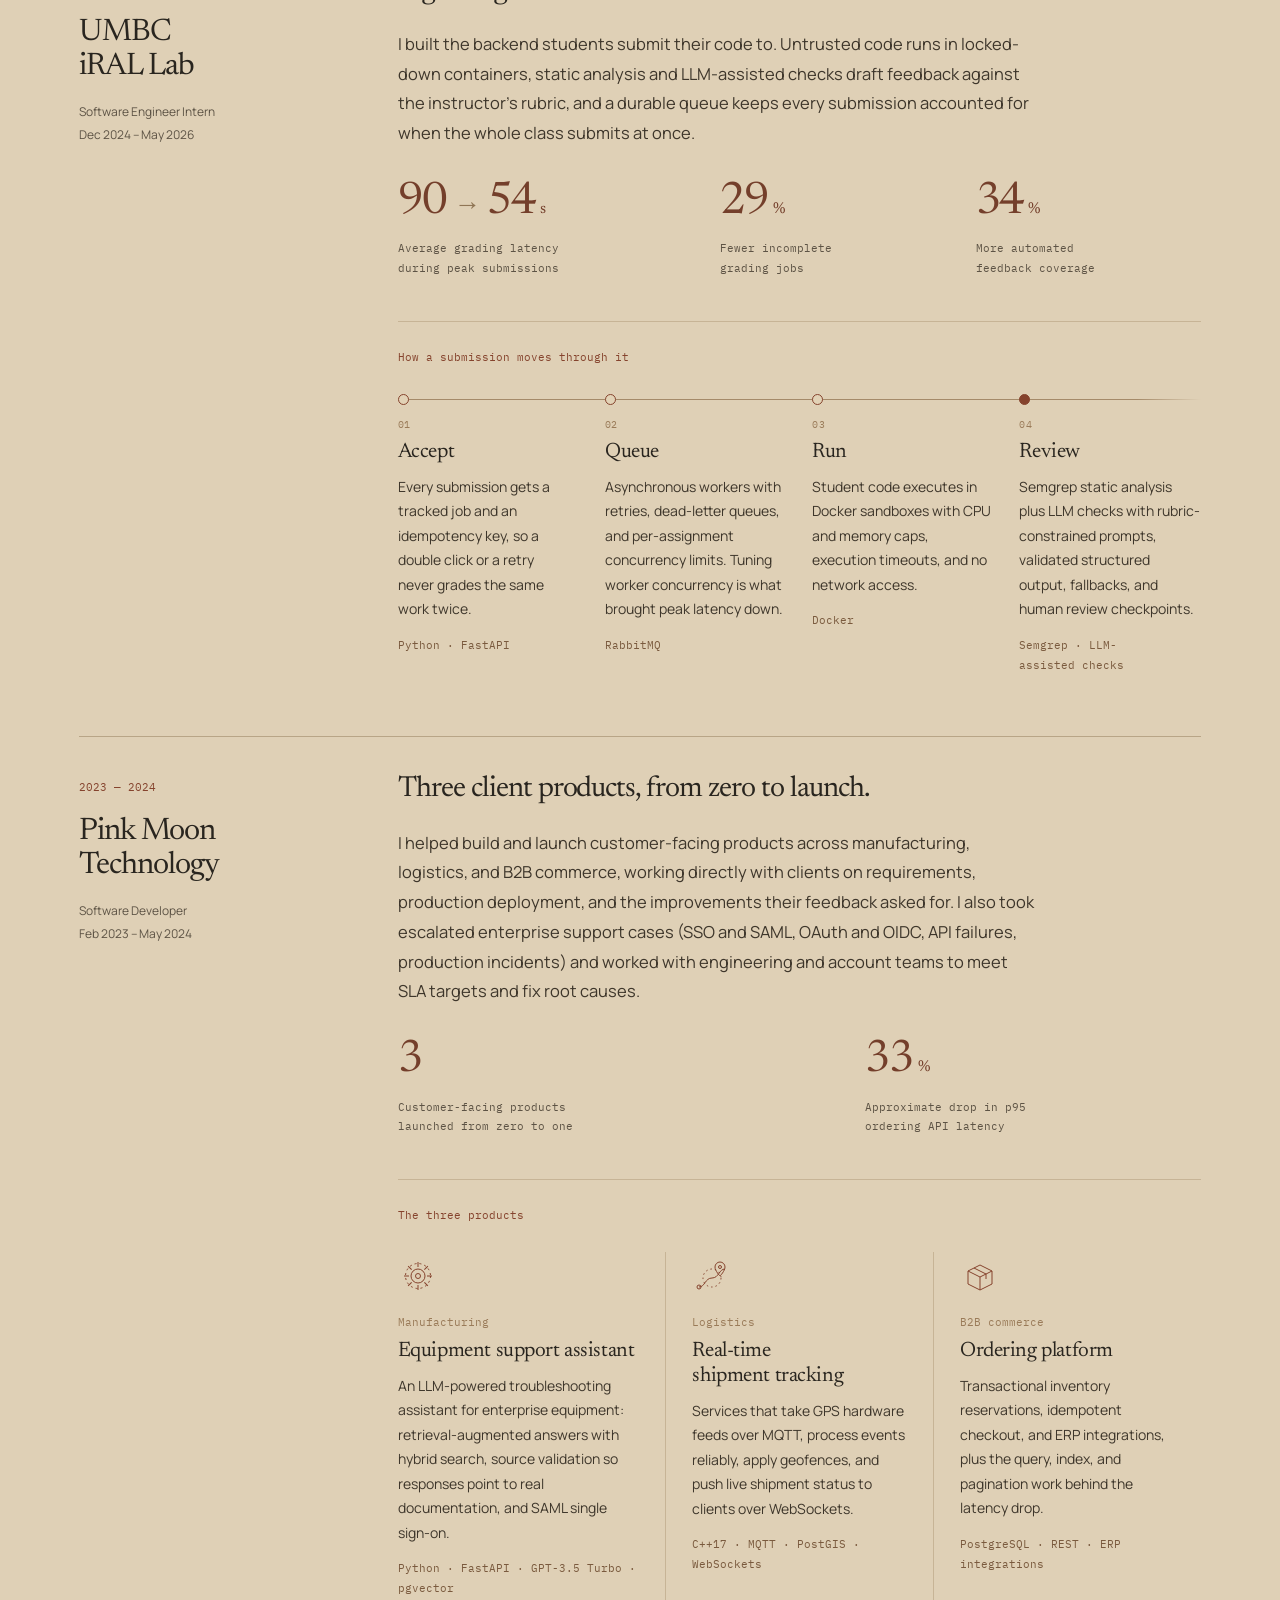
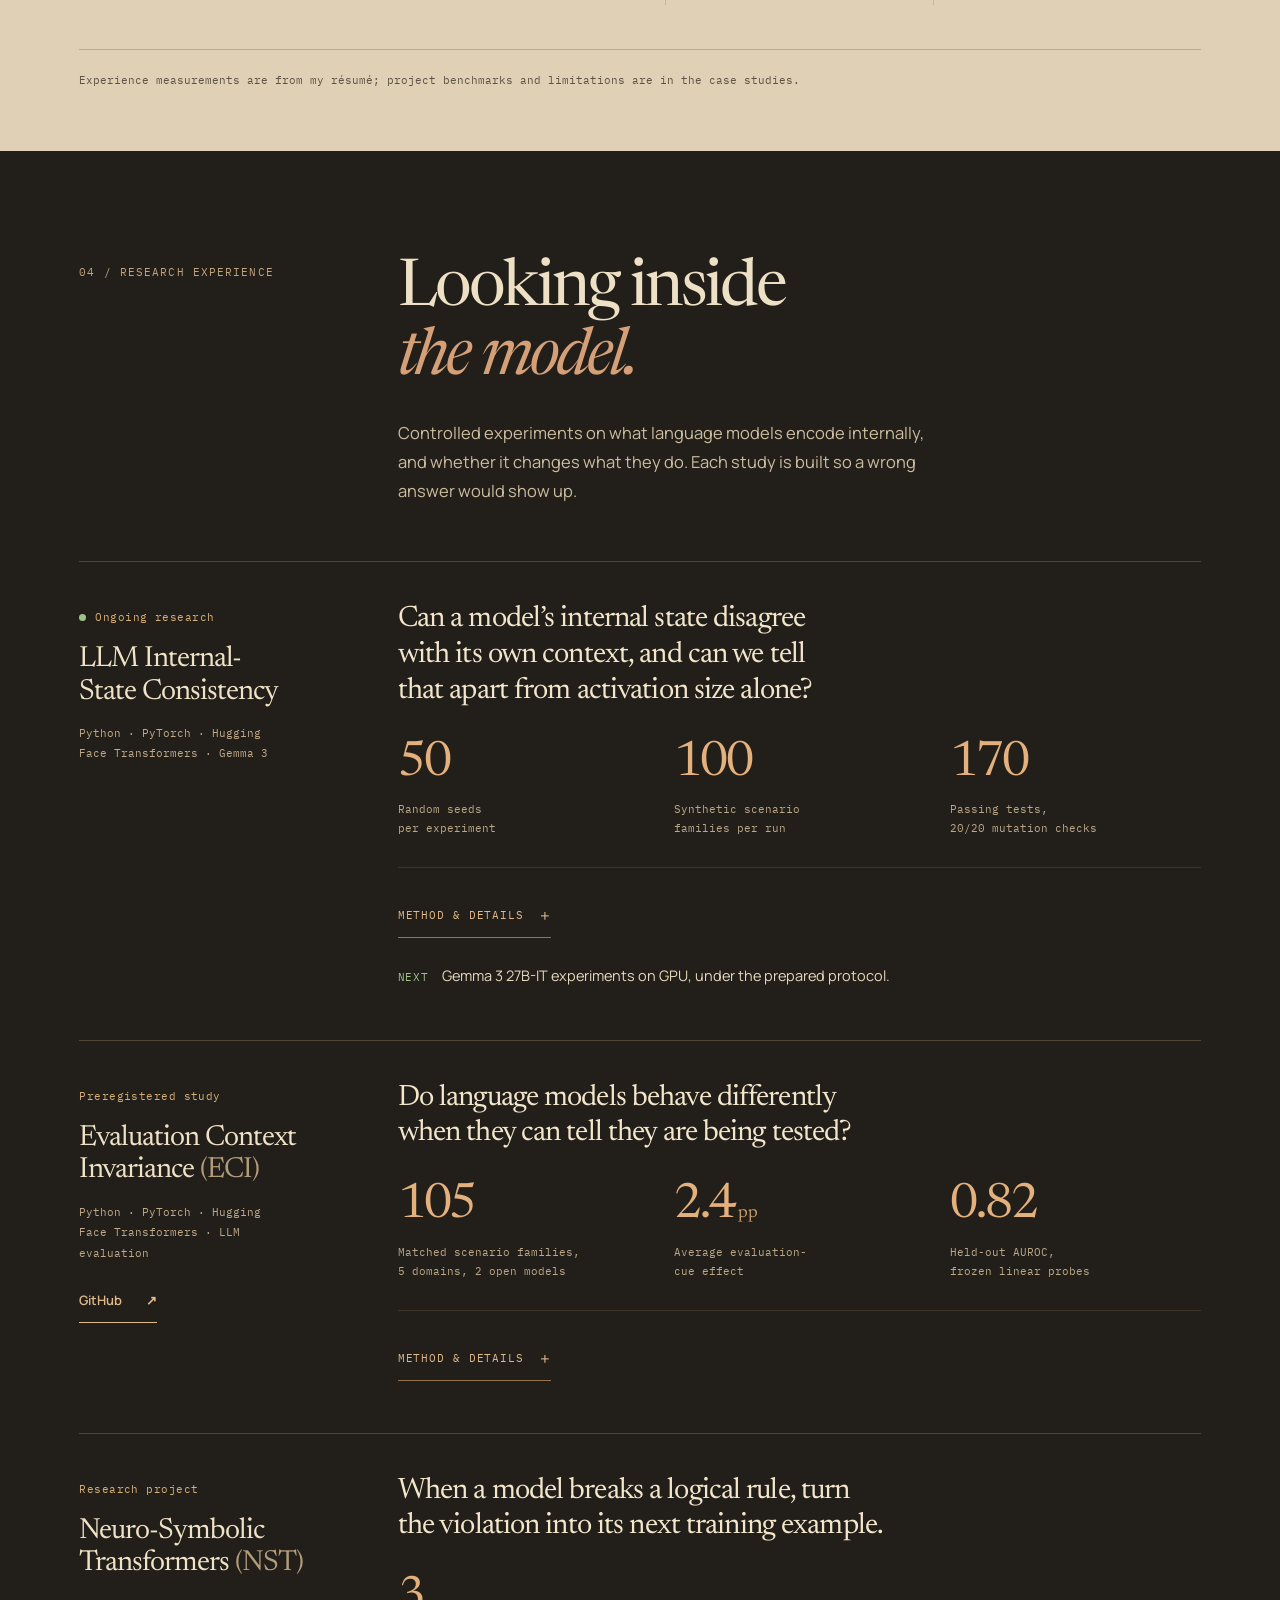
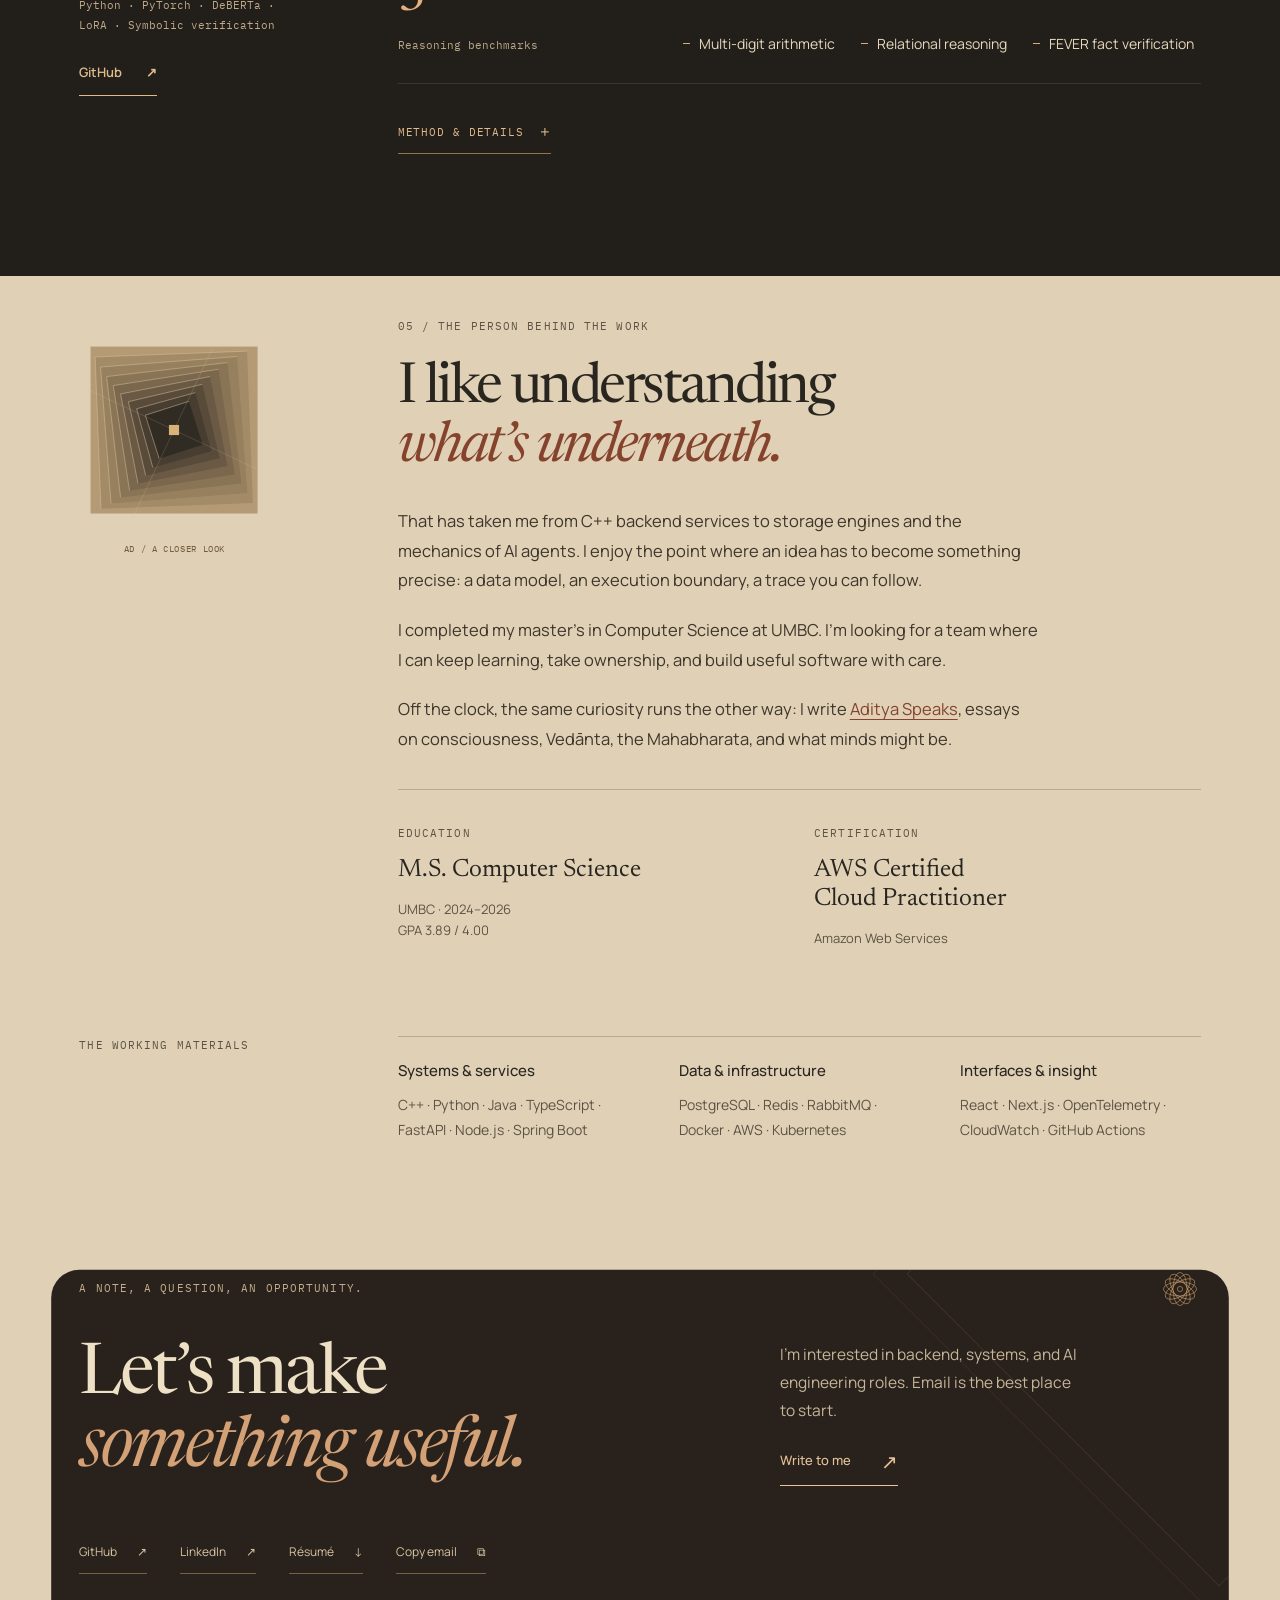
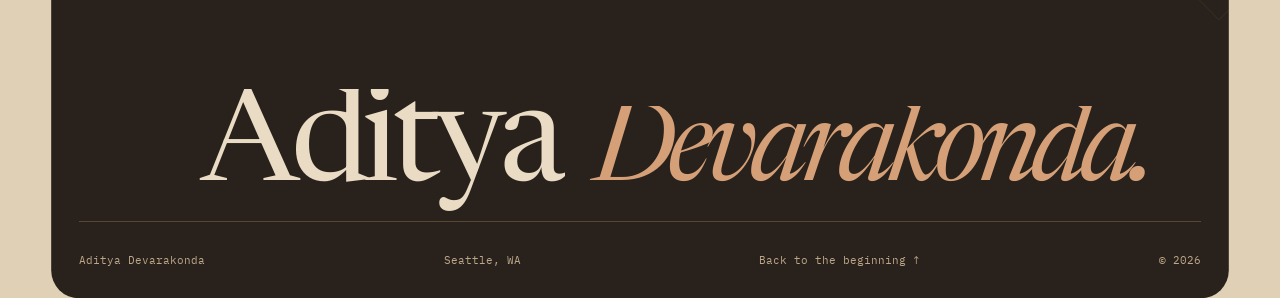
==== commit ddd28110: "3D hero dial: solid brass instrument registered under the live controls - Three.js scene in CSS pixe" ====
--- a/index.html
+++ b/index.html
@@ -2,7 +2,7 @@
 <html lang="en"><head><meta charset="utf-8"><meta name="viewport" content="width=device-width,initial-scale=1"><meta name="theme-color" content="#221f1b">
 <title>Aditya Devarakonda — Software Engineer</title><meta name="description" content="Software engineer building systems, agents, and developer tools. Explore the complete collection of 23 projects and three detailed engineering case studies."><link rel="canonical" href="https://adityavasanth18.github.io/">
 <meta property="og:type" content="website"><meta property="og:title" content="Aditya Devarakonda — Software Engineer"><meta property="og:description" content="Software engineer building systems, agents, and developer tools. Explore the complete collection of 23 projects and three detailed engineering case studies."><meta property="og:url" content="https://adityavasanth18.github.io/"><meta property="og:image" content="https://adityavasanth18.github.io/assets/social.png"><meta property="og:image:width" content="1200"><meta property="og:image:height" content="630"><meta name="twitter:card" content="summary_large_image">
-<noscript><style>.menu-toggle{display:none}.site-header nav{display:flex;position:static;flex-wrap:wrap}.nav-wrap{flex-wrap:wrap}.collection-tools,.collection-status,.atlas-nodes{display:none}</style></noscript><link rel="icon" type="image/svg+xml" href="/assets/favicon.svg?v=e9a37b15d6"><link rel="preload" href="/assets/manrope.woff" as="font" type="font/woff" crossorigin><link rel="preload" href="/assets/newsreader.woff" as="font" type="font/woff" crossorigin><link rel="preload" href="/assets/newsreader-italic.woff" as="font" type="font/woff" crossorigin><link rel="stylesheet" href="/assets/styles.css?v=e9a37b15d6"><link rel="stylesheet" href="/assets/folio.css?v=e9a37b15d6"><link rel="stylesheet" href="/assets/upscale.css?v=u2"><link rel="stylesheet" href="/assets/sharpen.css?v=s1"><link rel="stylesheet" href="/assets/motion.css?v=m3"><link rel="stylesheet" href="/assets/dial3d.css?v=d1"><script>(function(r){if(matchMedia("(prefers-reduced-motion: reduce)").matches)return;r.classList.add("m");try{if(sessionStorage.getItem("curtain")){r.classList.add("curtain-in");sessionStorage.removeItem("curtain")}else if(/^\/(index\.html)?$/.test(location.pathname)&&!sessionStorage.getItem("ad-seen")){r.classList.add("intro")}}catch(e){}setTimeout(function(){if(!window.__motion)r.classList.remove("m","curtain-in","intro")},3500)})(document.documentElement)</script><script defer src="/assets/app.js?v=s1"></script><script defer src="/assets/vendor/gsap.min.js"></script><script defer src="/assets/vendor/ScrollTrigger.min.js"></script><script defer src="/assets/vendor/SplitText.min.js"></script><script defer src="/assets/vendor/DrawSVGPlugin.min.js"></script><script defer src="/assets/vendor/lenis.min.js"></script><script defer src="/assets/guilloche.js?v=g1"></script><script defer src="/assets/motion.js?v=m3"></script><script type="module" src="/assets/dial3d.js?v=d1"></script>
+<noscript><style>.menu-toggle{display:none}.site-header nav{display:flex;position:static;flex-wrap:wrap}.nav-wrap{flex-wrap:wrap}.collection-tools,.collection-status,.atlas-nodes{display:none}</style></noscript><link rel="icon" type="image/svg+xml" href="/assets/favicon.svg?v=e9a37b15d6"><link rel="preload" href="/assets/manrope.woff" as="font" type="font/woff" crossorigin><link rel="preload" href="/assets/newsreader.woff" as="font" type="font/woff" crossorigin><link rel="preload" href="/assets/newsreader-italic.woff" as="font" type="font/woff" crossorigin><link rel="stylesheet" href="/assets/styles.css?v=e9a37b15d6"><link rel="stylesheet" href="/assets/folio.css?v=e9a37b15d6"><link rel="stylesheet" href="/assets/upscale.css?v=u2"><link rel="stylesheet" href="/assets/sharpen.css?v=s1"><link rel="stylesheet" href="/assets/motion.css?v=m3"><link rel="stylesheet" href="/assets/dial3d.css?v=d1"><script>(function(r){if(matchMedia("(prefers-reduced-motion: reduce)").matches)return;r.classList.add("m");try{if(sessionStorage.getItem("curtain")){r.classList.add("curtain-in");sessionStorage.removeItem("curtain")}else if(/^\/(index\.html)?$/.test(location.pathname)&&!sessionStorage.getItem("ad-seen")){r.classList.add("intro")}}catch(e){}setTimeout(function(){if(!window.__motion)r.classList.remove("m","curtain-in","intro")},3500)})(document.documentElement)</script><script defer src="/assets/app.js?v=s1"></script><script defer src="/assets/vendor/gsap.min.js"></script><script defer src="/assets/vendor/ScrollTrigger.min.js"></script><script defer src="/assets/vendor/SplitText.min.js"></script><script defer src="/assets/vendor/DrawSVGPlugin.min.js"></script><script defer src="/assets/vendor/lenis.min.js"></script><script defer src="/assets/guilloche.js?v=g1"></script><script defer src="/assets/motion.js?v=m4"></script><script type="module" src="/assets/dial3d.js?v=d1"></script>
 </head><body class="" id="top"><a class="skip-link" href="#main">Skip to content</a><header class="site-header"><div class="nav-wrap"><a class="wordmark" href="/" aria-label="Aditya Devarakonda, home"><span class="brand-emblem"><svg viewBox="0 0 48 48" aria-hidden="true"><g fill="none" stroke="currentColor" stroke-width=".65"><ellipse cx="24" cy="24" rx="8" ry="19" transform="rotate(0 24 24)"/><ellipse cx="24" cy="24" rx="8" ry="19" transform="rotate(30 24 24)"/><ellipse cx="24" cy="24" rx="8" ry="19" transform="rotate(60 24 24)"/><ellipse cx="24" cy="24" rx="8" ry="19" transform="rotate(90 24 24)"/><ellipse cx="24" cy="24" rx="8" ry="19" transform="rotate(120 24 24)"/><ellipse cx="24" cy="24" rx="8" ry="19" transform="rotate(150 24 24)"/><circle cx="24" cy="24" r="3"/></g></svg></span><span class="brand-name">aditya<span>.</span></span></a><div class="site-switch" role="navigation" aria-label="Choose a site"><a class="switch-side" href="/" data-side="work" aria-current="page">Work</a><a class="switch-track" href="/essays/" aria-hidden="true" tabindex="-1"><span class="switch-knob"></span></a><a class="switch-side" href="/essays/" data-side="essays">Essays</a></div><button type="button" class="menu-toggle" aria-expanded="false" aria-controls="main-navigation">Menu <span aria-hidden="true">+</span></button><nav id="main-navigation" aria-label="Main navigation"><a href="/#work">Selected work</a><a href="/#all-projects">All projects <small>23</small></a><a href="/#experience">Experience</a><a href="/#research">Research</a><a href="/#contact">Say hello <span aria-hidden="true">↗</span></a></nav></div></header><main id="main" class="folio-home">
       <div class="hero-world"><section class="folio-hero paper-section" aria-labelledby="hero-title"><div class="folio-topline"><span>Software engineer · Seattle, WA</span><span class="edition-label">A collection of work / 2026</span></div>
         <div class="folio-hero-grid"><div class="folio-intro"><span class="eyebrow">Systems · Agents · Developer tools</span><h1 id="hero-title">Aditya<br><em>Devarakonda.</em></h1><p>I build software from the inside out.<br> Storage engines, AI agents, and the tools<br class="desktop-break"> that make complex systems useful.</p><p class="hero-status"><span aria-hidden="true"></span>Open to backend, systems &amp; AI engineering roles</p><div class="folio-hero-actions"><a class="folio-cta" href="#work">A few things I’ve built <span aria-hidden="true">↓</span></a><a href="#all-projects" class="quiet-link">All 23 projects ↗</a></div><div class="hero-proof" aria-label="Selected results"><a href="#exp-iral"><strong>90<span aria-hidden="true">→</span>54<small>s</small></strong><span>Peak grading latency<br> UMBC iRAL Lab</span></a><a href="#exp-pinkmoon"><strong><span class="approx" title="approximately">~</span>33<small>%</small></strong><span>p95 API latency drop<br> Pink Moon Technology</span></a><a href="#research-eci"><strong>0.82</strong><span>Held-out AUROC<br> LLM evaluation study</span></a></div></div><div class="folio-atlas-wrap"><div class="project-atlas" aria-label="Interactive project index"><div class="atlas-corner corner-nw">01 — 23</div><div class="atlas-corner corner-se">PROJECT INDEX / 2026</div><svg class="atlas-geometry" viewBox="0 0 600 600" aria-hidden="true">
--- a/assets/dial3d.css
+++ b/assets/dial3d.css
@@ -1,7 +1,13 @@
 /* 3D hero dial. Inert unless dial3d.js adds these classes. */
 .folio-atlas-wrap.dial3d-host { position: relative; }
-.dial3d-canvas {
-  position: absolute; pointer-events: none; opacity: 0;
-  transition: opacity .9s ease;
+.dial3d-canvas { display: block; position: absolute; pointer-events: none; }
+.folio-atlas-wrap:not(.has-dial3d) .dial3d-canvas { visibility: hidden; }
+
+/* Once the metal is on screen, the flat drawing of it steps aside.
+   The category arcs (.atlas-sectors), buttons and centre text stay. */
+@media screen {
+  .has-dial3d .atlas-geometry > circle,
+  .has-dial3d .atlas-geometry > g > *:not(.atlas-sectors) { display: none; }
 }
-.folio-atlas-wrap.has-dial3d .dial3d-canvas { opacity: 1; }
+/* On paper the flat drawing prints; a WebGL canvas would print blank. */
+@media print { .dial3d-canvas { display: none !important; } }
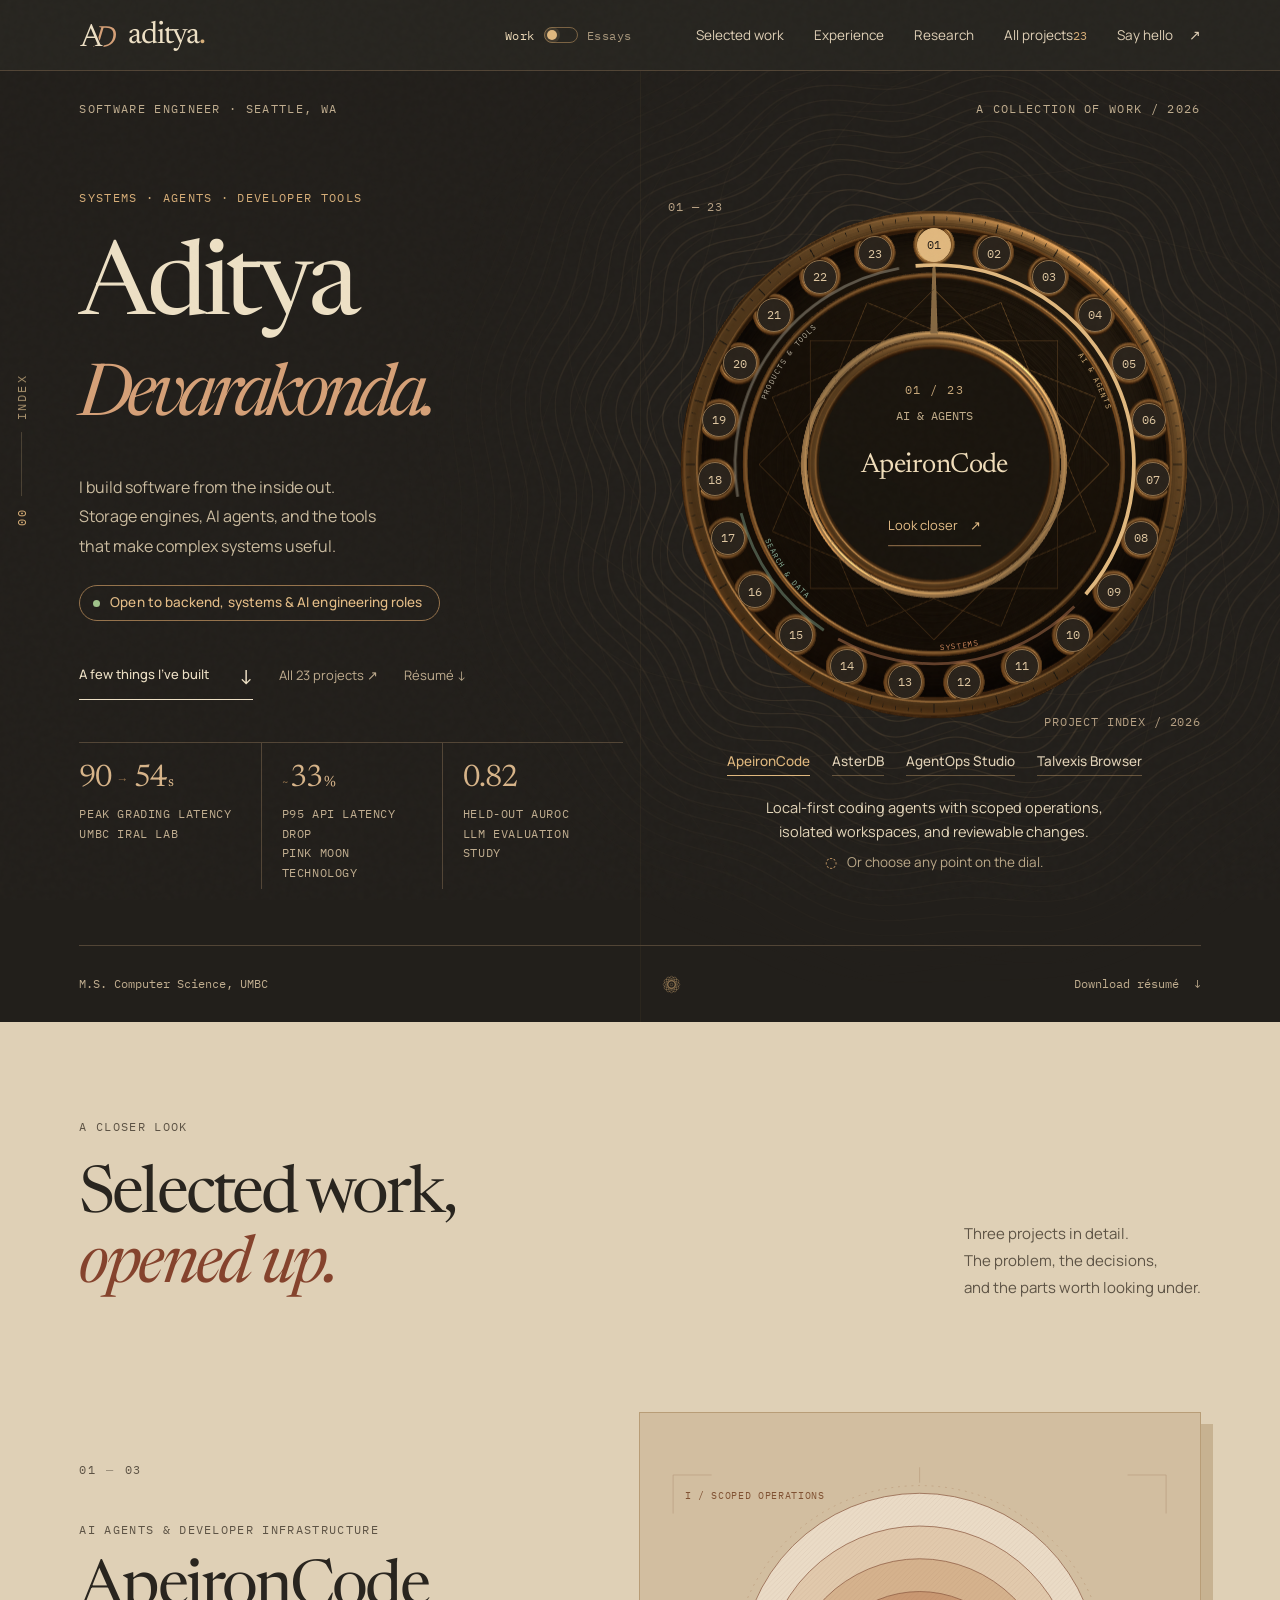
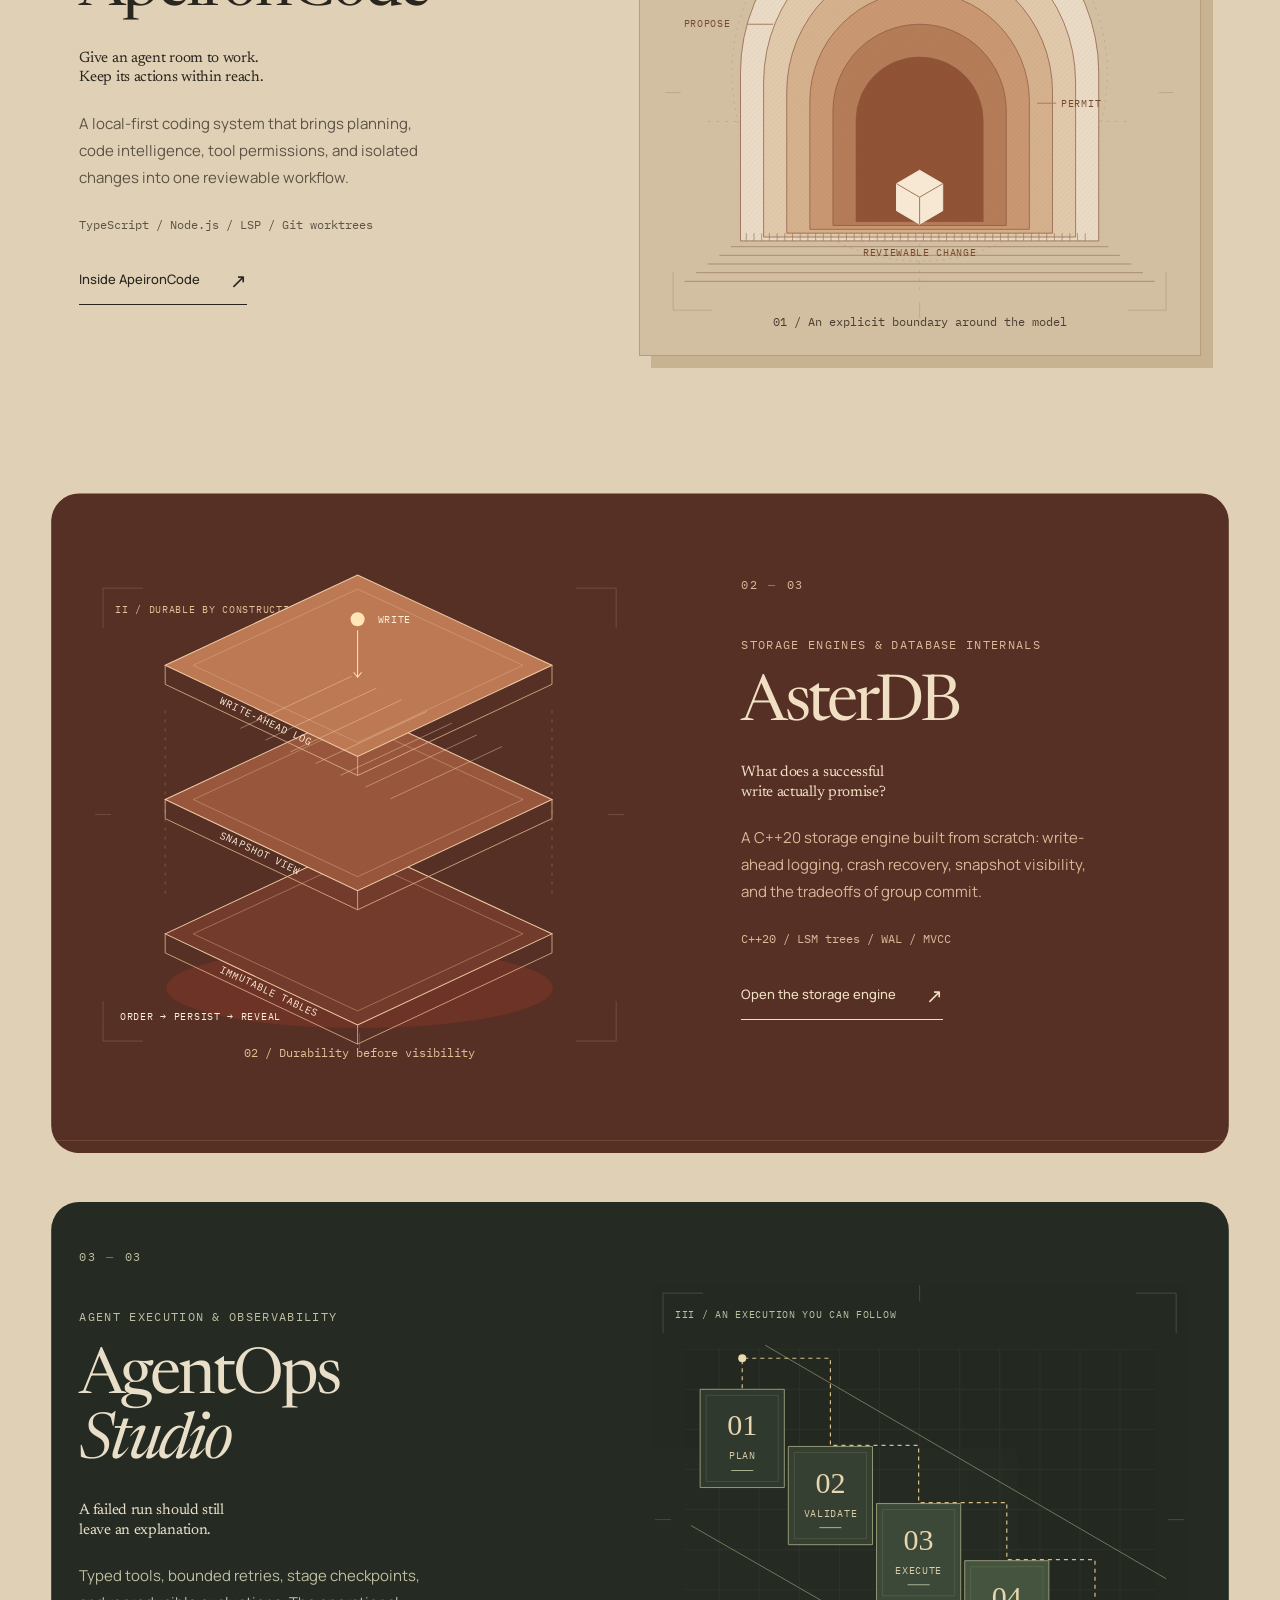
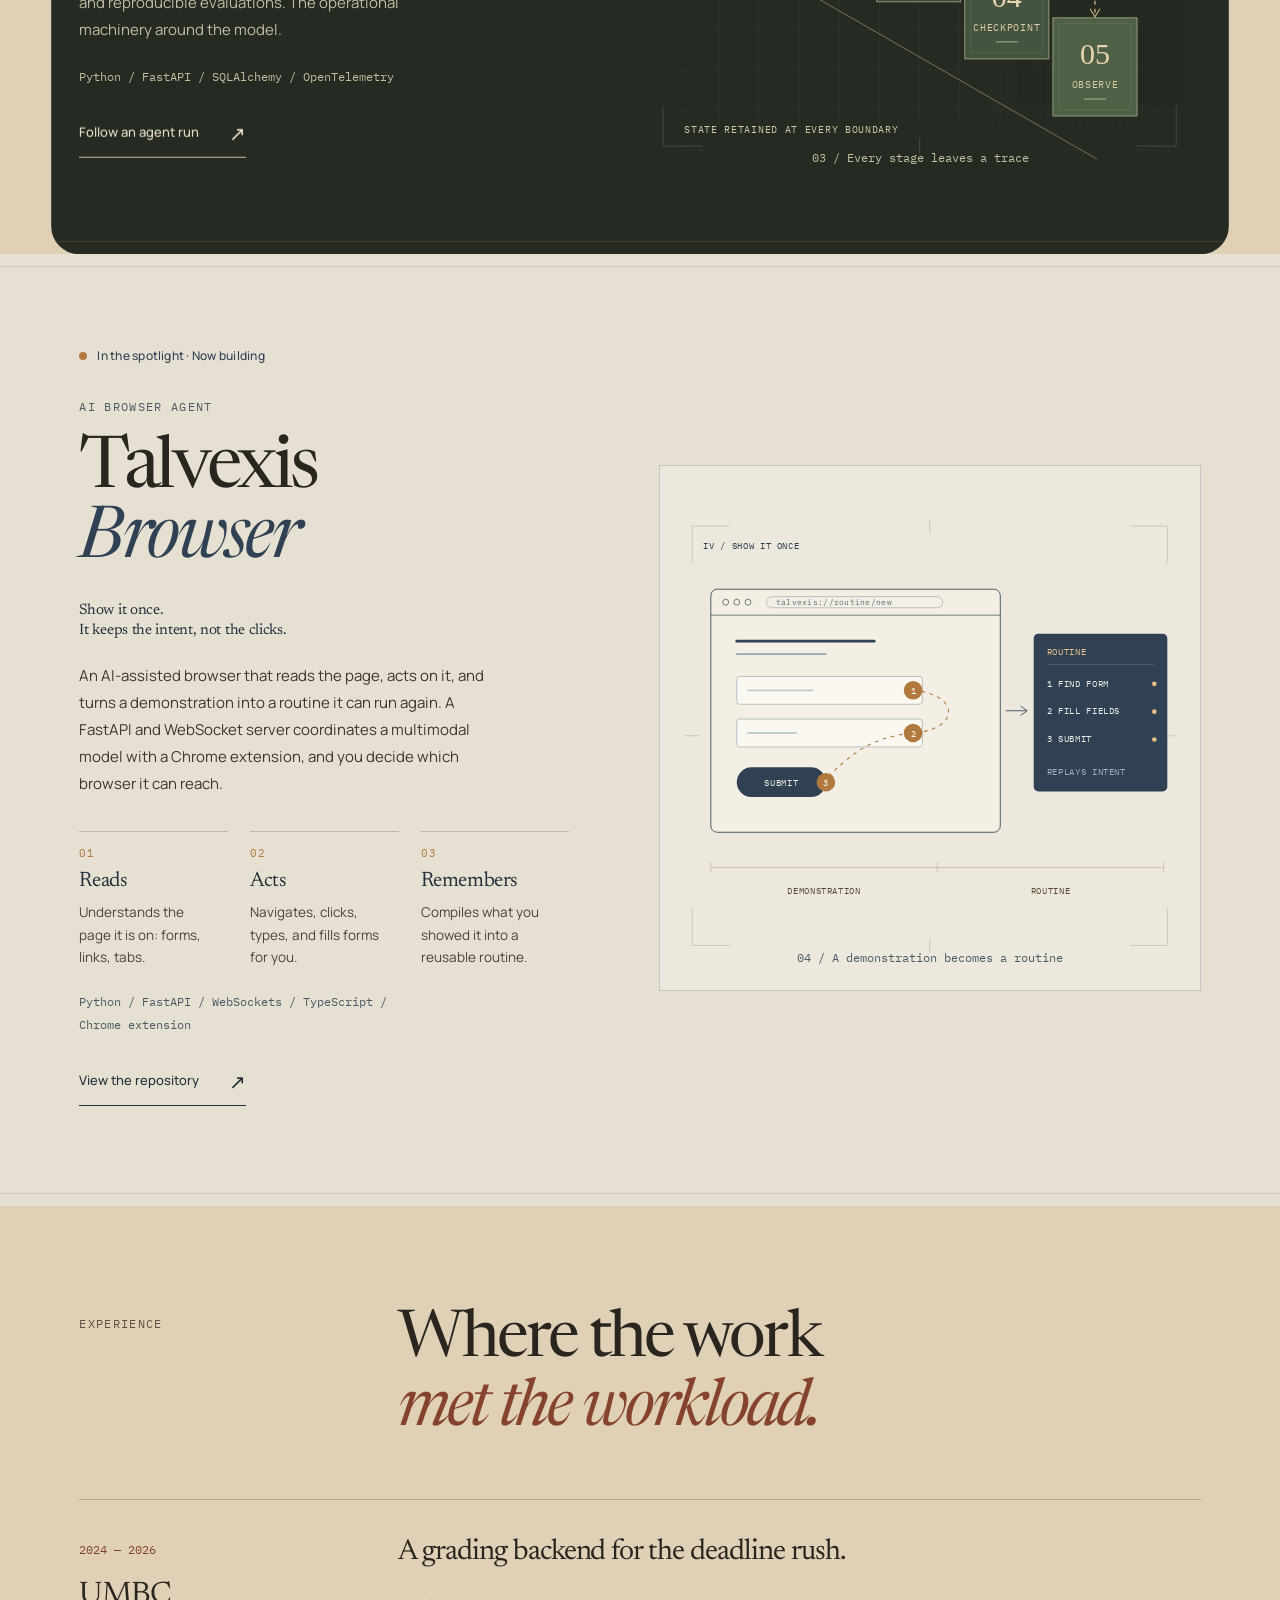
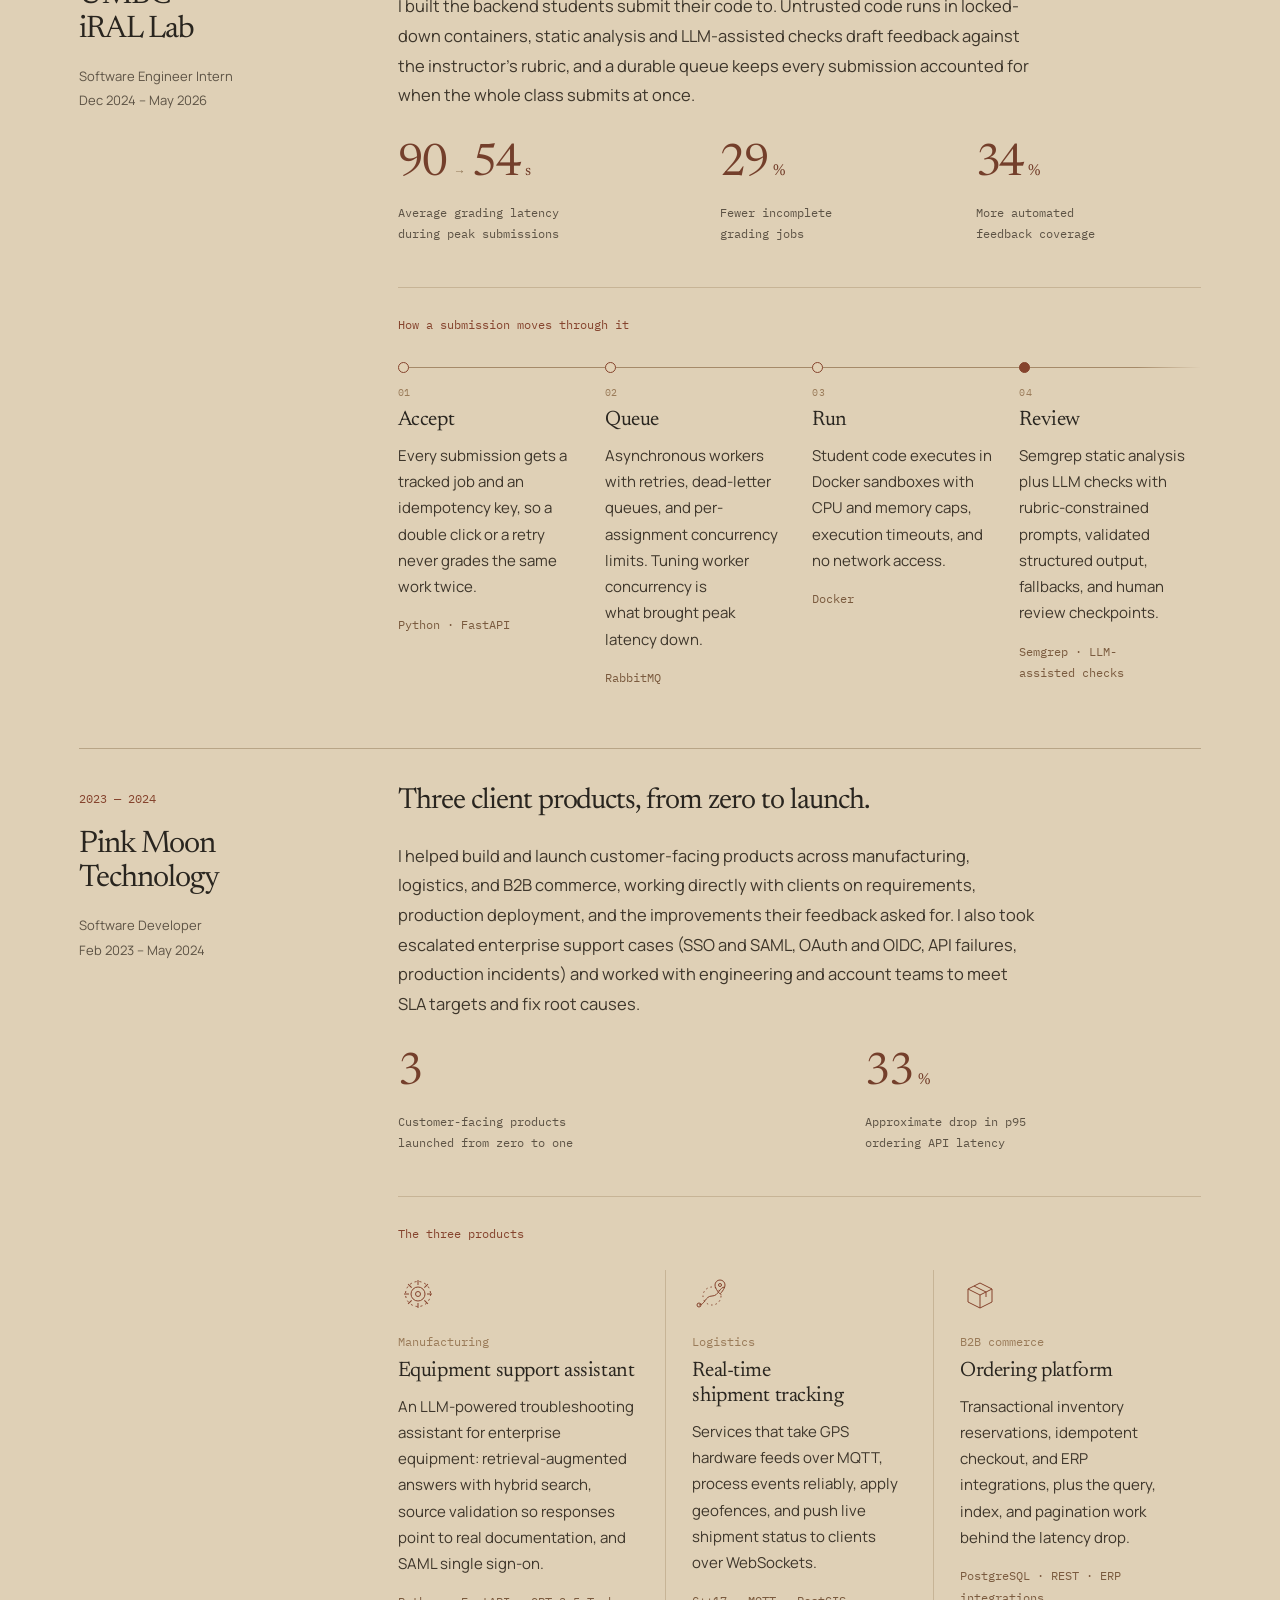
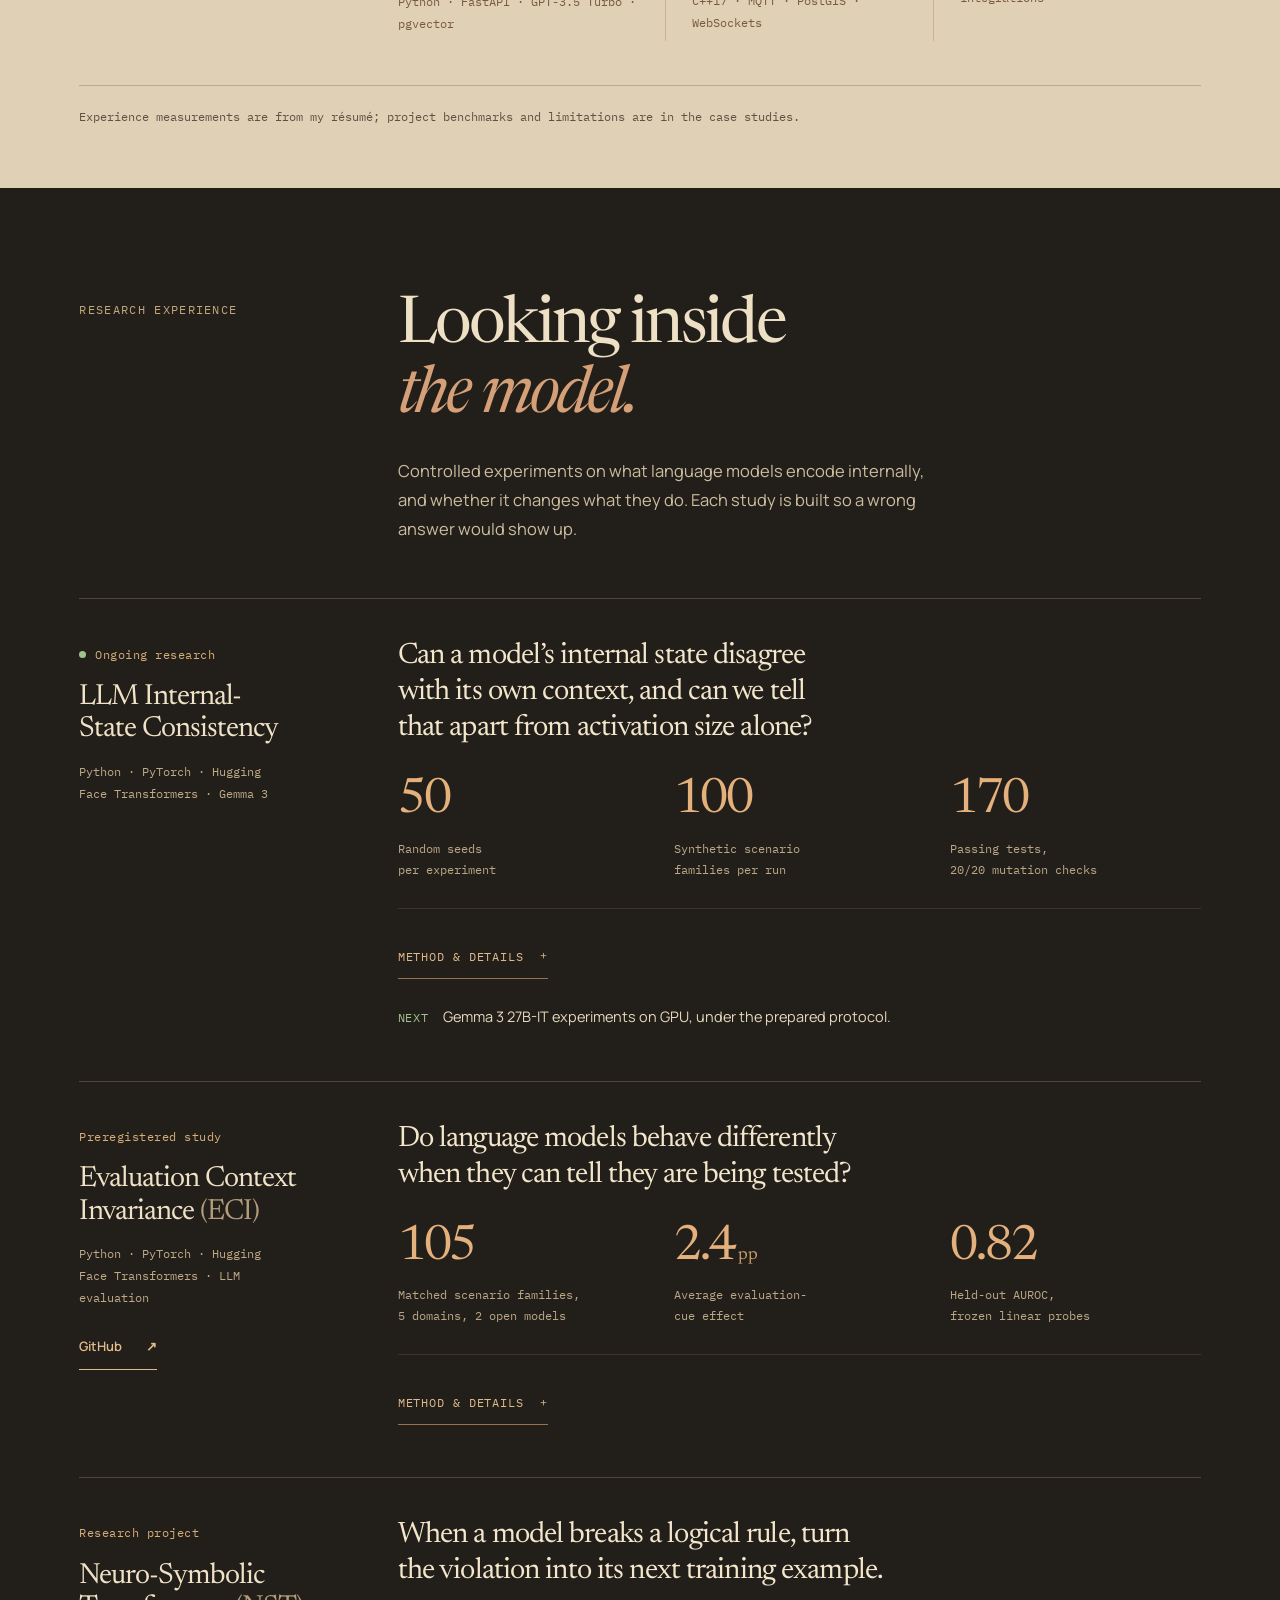
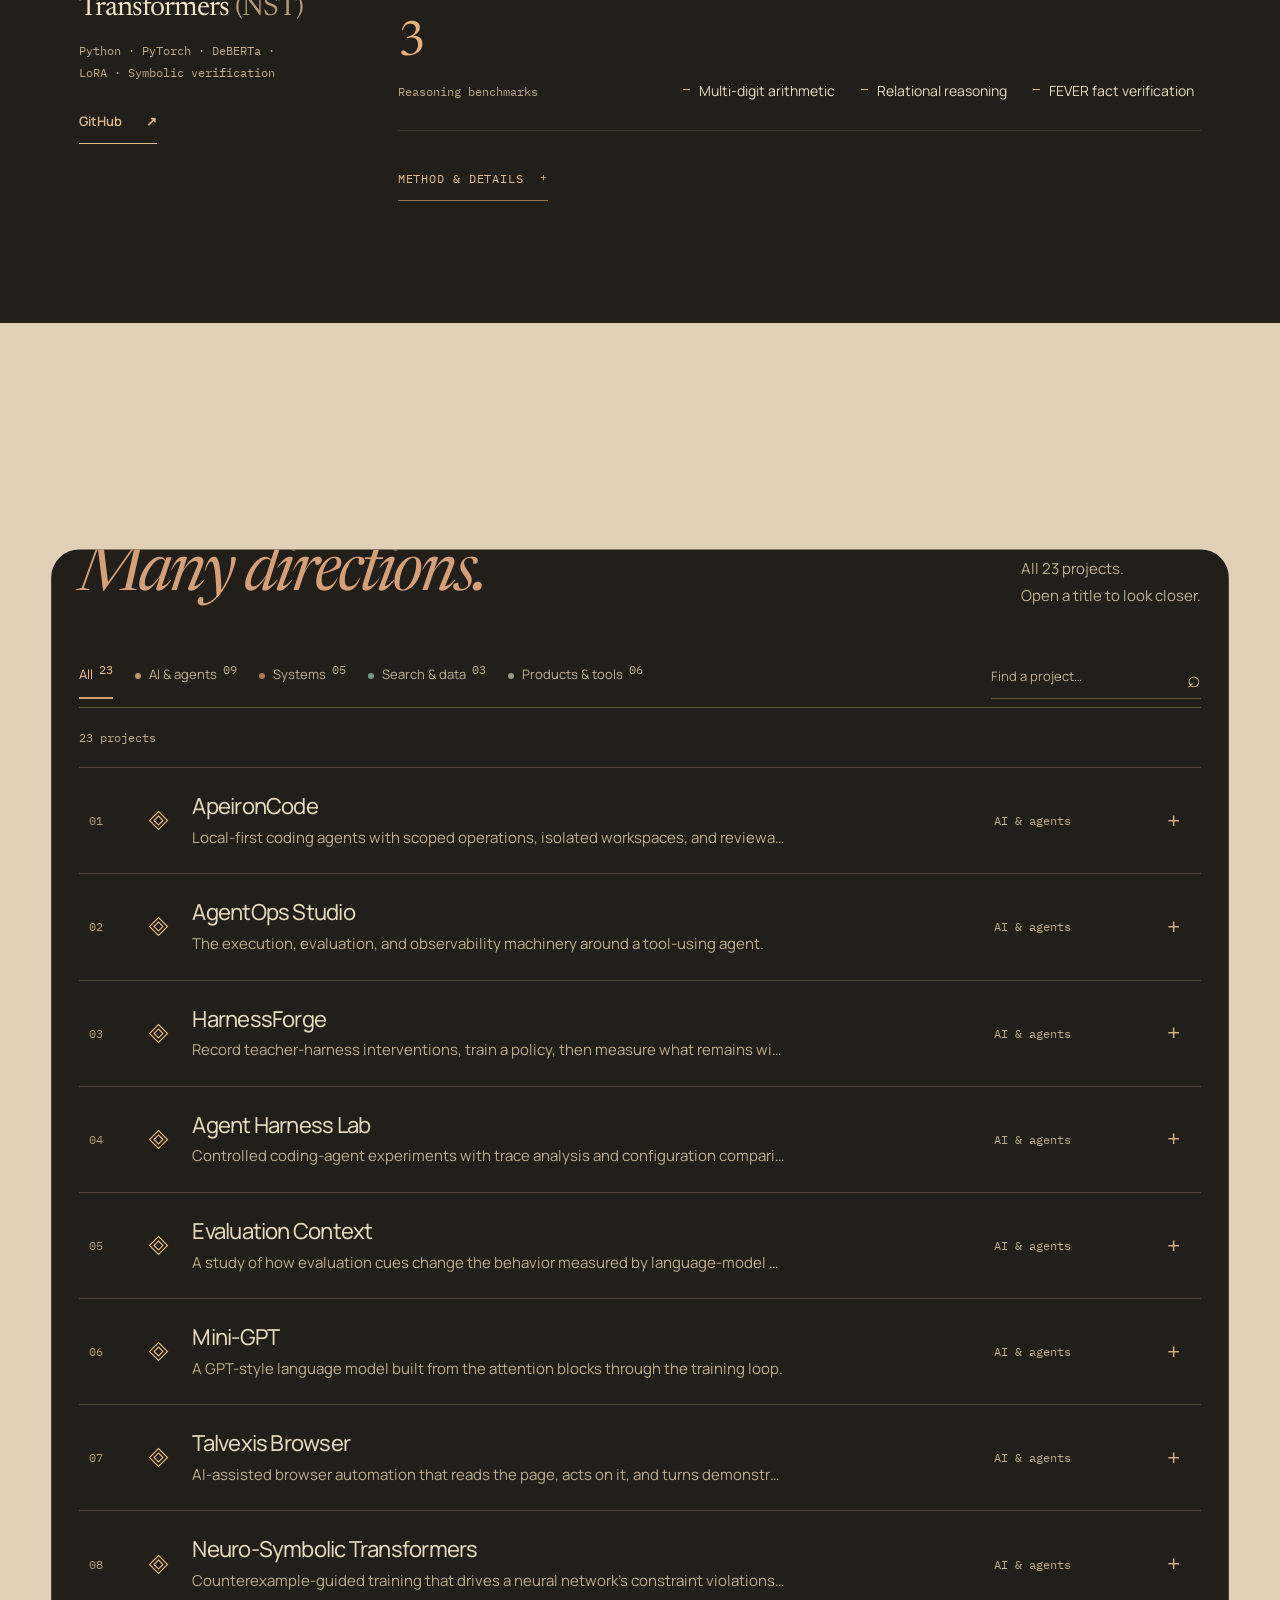
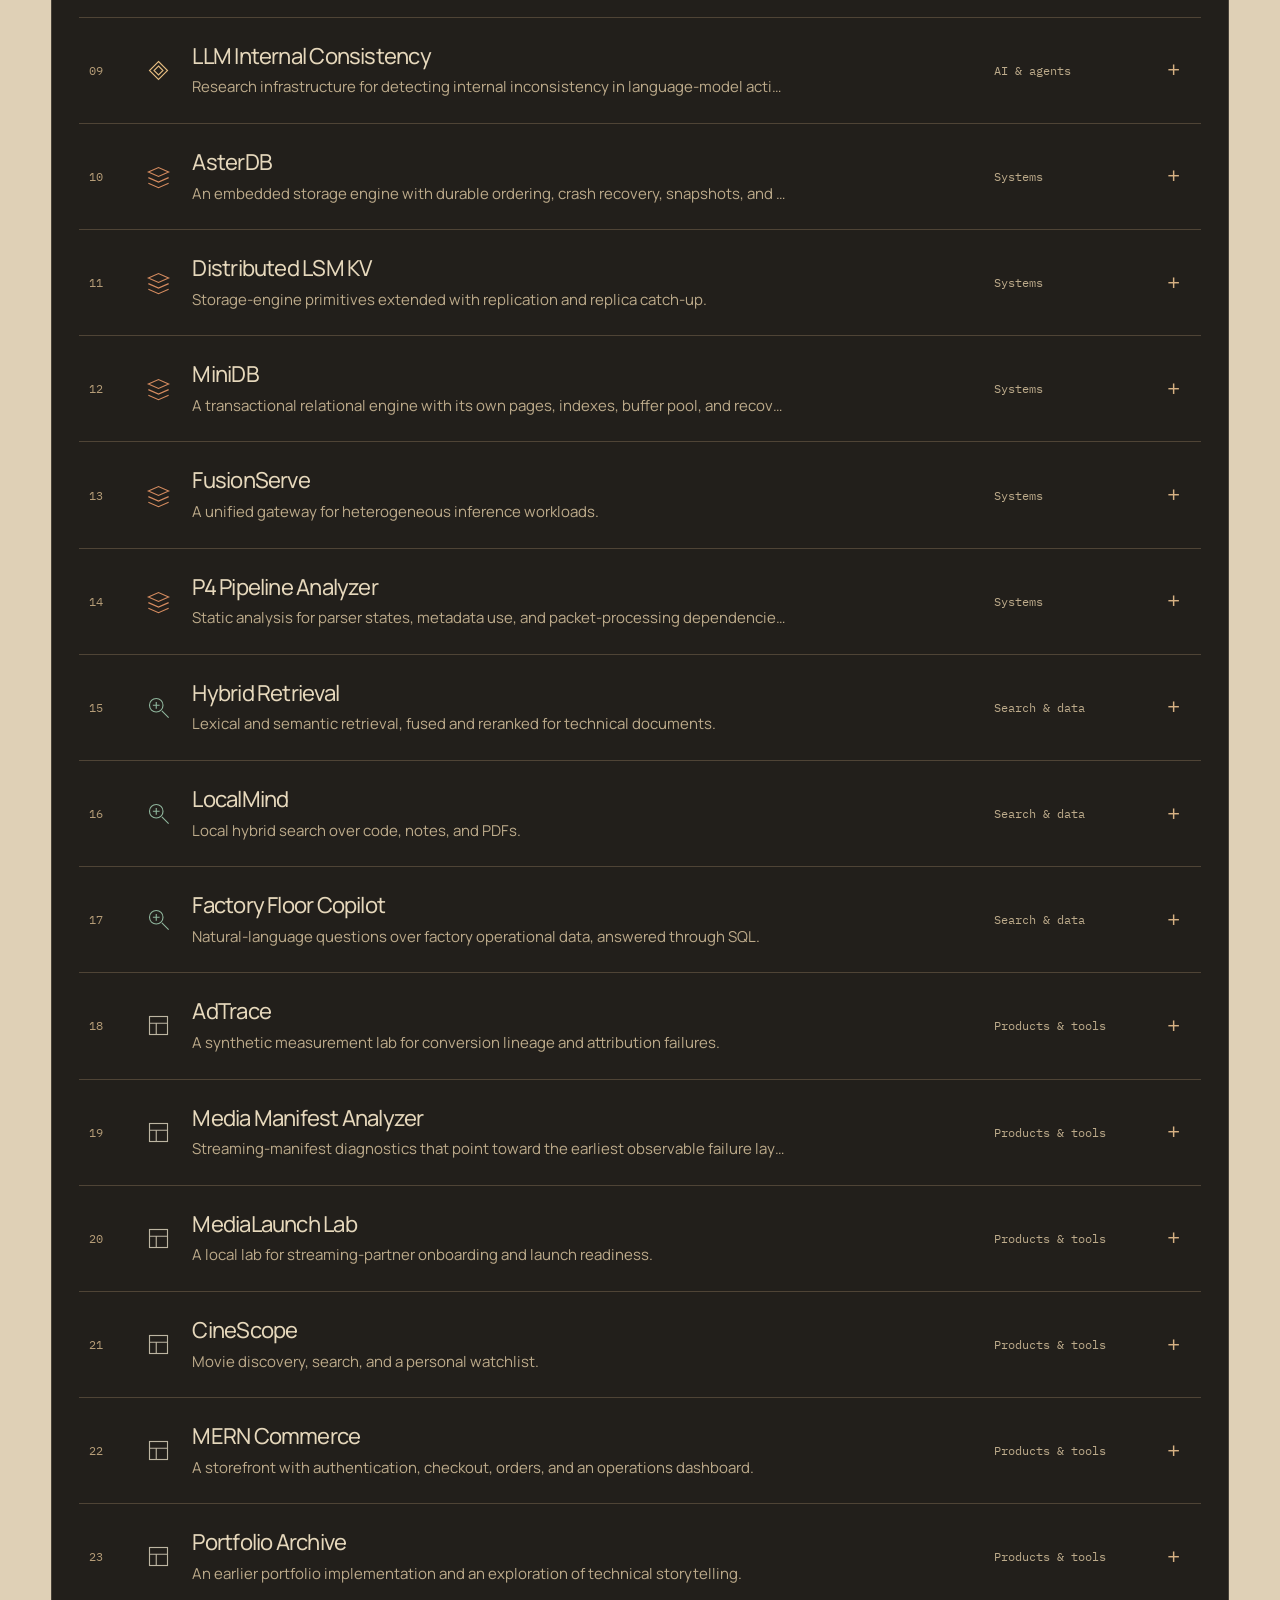
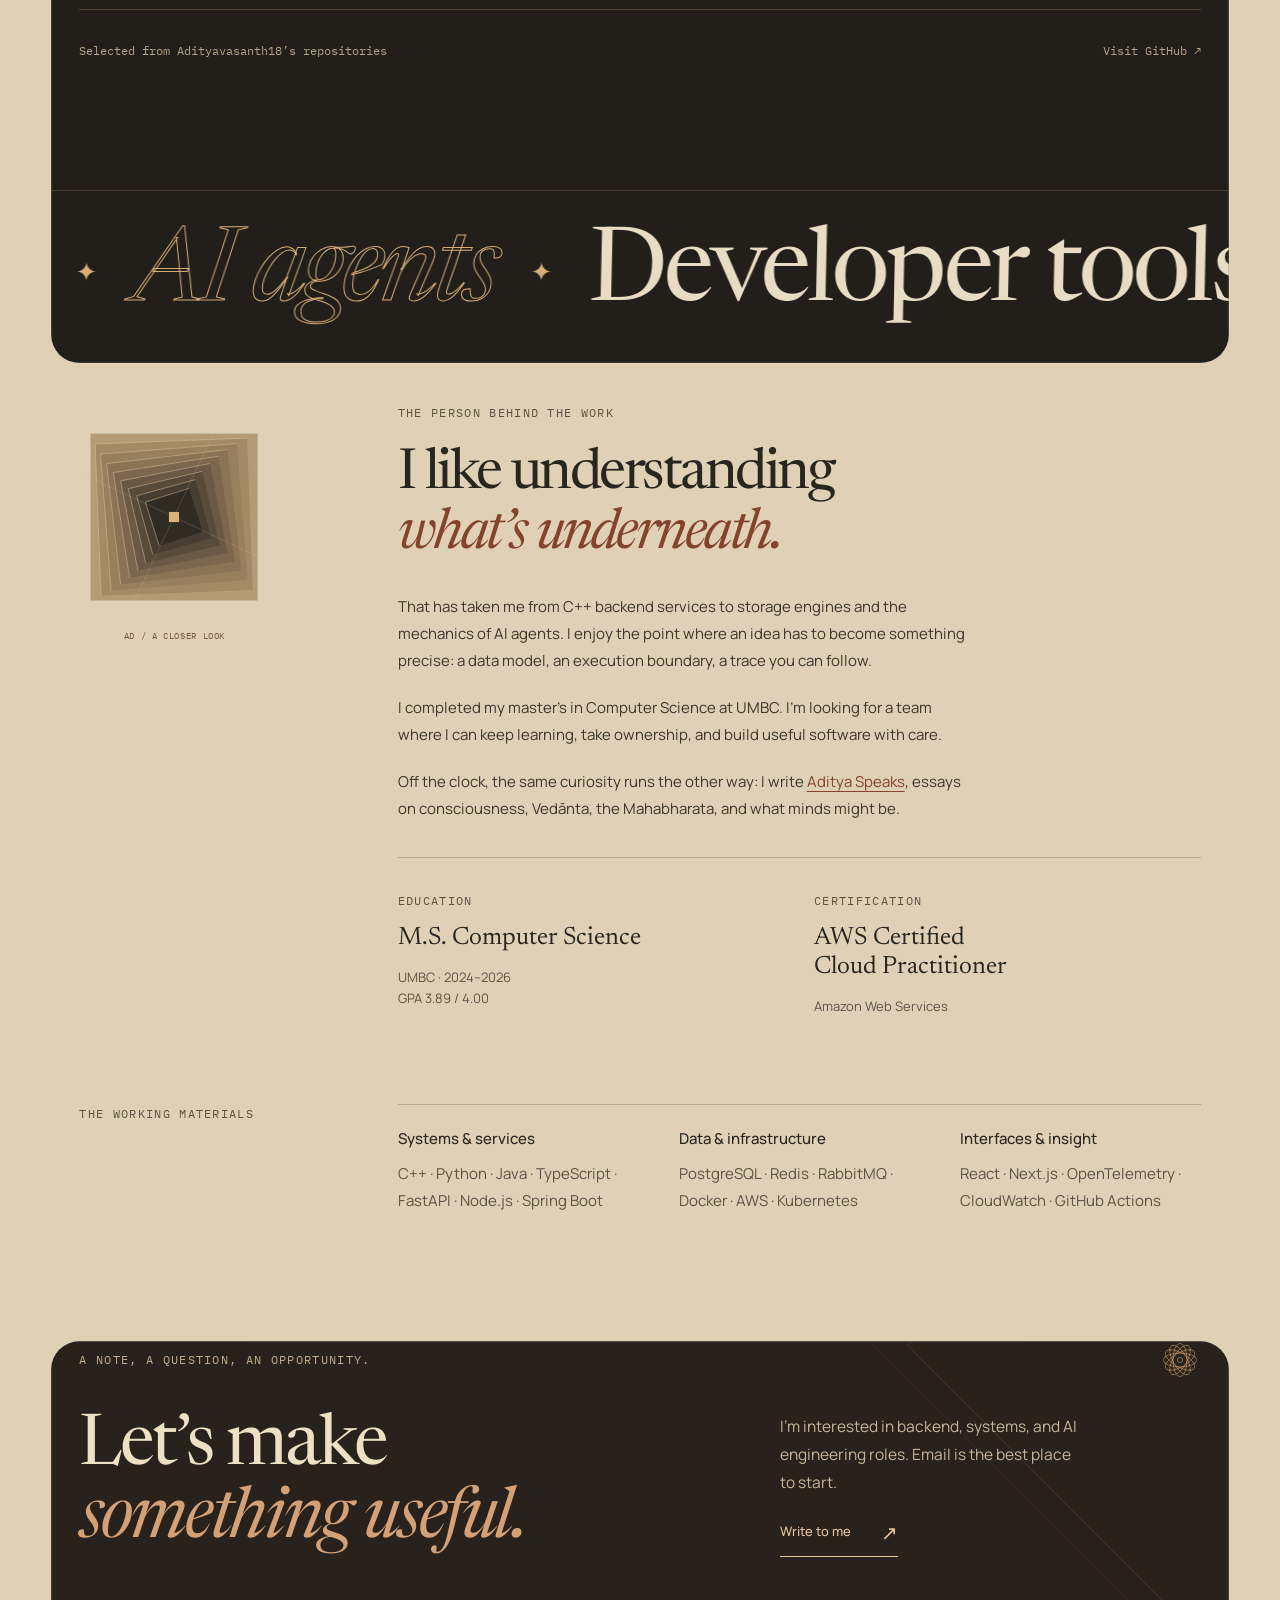
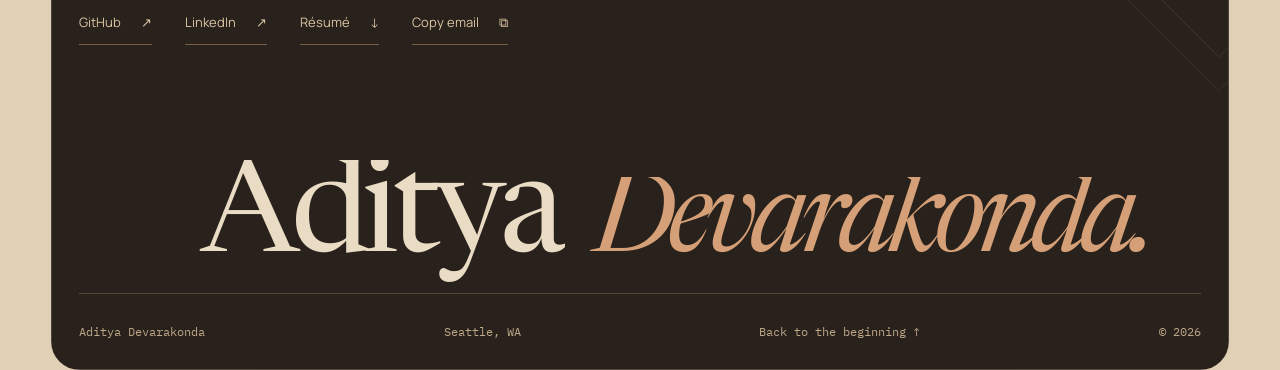
==== commit ca87ac77: "Refinement pass 1: AD monogram, brisker opening, named featured projects, readable labels, phone hea" ====
--- a/index.html
+++ b/index.html
@@ -2,20 +2,20 @@
 <html lang="en"><head><meta charset="utf-8"><meta name="viewport" content="width=device-width,initial-scale=1"><meta name="theme-color" content="#221f1b">
 <title>Aditya Devarakonda — Software Engineer</title><meta name="description" content="Software engineer building systems, agents, and developer tools. Explore the complete collection of 23 projects and three detailed engineering case studies."><link rel="canonical" href="https://adityavasanth18.github.io/">
 <meta property="og:type" content="website"><meta property="og:title" content="Aditya Devarakonda — Software Engineer"><meta property="og:description" content="Software engineer building systems, agents, and developer tools. Explore the complete collection of 23 projects and three detailed engineering case studies."><meta property="og:url" content="https://adityavasanth18.github.io/"><meta property="og:image" content="https://adityavasanth18.github.io/assets/social.png"><meta property="og:image:width" content="1200"><meta property="og:image:height" content="630"><meta name="twitter:card" content="summary_large_image">
-<noscript><style>.menu-toggle{display:none}.site-header nav{display:flex;position:static;flex-wrap:wrap}.nav-wrap{flex-wrap:wrap}.collection-tools,.collection-status,.atlas-nodes{display:none}</style></noscript><link rel="icon" type="image/svg+xml" href="/assets/favicon.svg?v=e9a37b15d6"><link rel="preload" href="/assets/manrope.woff" as="font" type="font/woff" crossorigin><link rel="preload" href="/assets/newsreader.woff" as="font" type="font/woff" crossorigin><link rel="preload" href="/assets/newsreader-italic.woff" as="font" type="font/woff" crossorigin><link rel="stylesheet" href="/assets/styles.css?v=e9a37b15d6"><link rel="stylesheet" href="/assets/folio.css?v=e9a37b15d6"><link rel="stylesheet" href="/assets/upscale.css?v=u2"><link rel="stylesheet" href="/assets/sharpen.css?v=s1"><link rel="stylesheet" href="/assets/motion.css?v=m3"><link rel="stylesheet" href="/assets/dial3d.css?v=d1"><script>(function(r){if(matchMedia("(prefers-reduced-motion: reduce)").matches)return;r.classList.add("m");try{if(sessionStorage.getItem("curtain")){r.classList.add("curtain-in");sessionStorage.removeItem("curtain")}else if(/^\/(index\.html)?$/.test(location.pathname)&&!sessionStorage.getItem("ad-seen")){r.classList.add("intro")}}catch(e){}setTimeout(function(){if(!window.__motion)r.classList.remove("m","curtain-in","intro")},3500)})(document.documentElement)</script><script defer src="/assets/app.js?v=s1"></script><script defer src="/assets/vendor/gsap.min.js"></script><script defer src="/assets/vendor/ScrollTrigger.min.js"></script><script defer src="/assets/vendor/SplitText.min.js"></script><script defer src="/assets/vendor/DrawSVGPlugin.min.js"></script><script defer src="/assets/vendor/lenis.min.js"></script><script defer src="/assets/guilloche.js?v=g1"></script><script defer src="/assets/motion.js?v=m4"></script><script type="module" src="/assets/dial3d.js?v=d1"></script>
-</head><body class="" id="top"><a class="skip-link" href="#main">Skip to content</a><header class="site-header"><div class="nav-wrap"><a class="wordmark" href="/" aria-label="Aditya Devarakonda, home"><span class="brand-emblem"><svg viewBox="0 0 48 48" aria-hidden="true"><g fill="none" stroke="currentColor" stroke-width=".65"><ellipse cx="24" cy="24" rx="8" ry="19" transform="rotate(0 24 24)"/><ellipse cx="24" cy="24" rx="8" ry="19" transform="rotate(30 24 24)"/><ellipse cx="24" cy="24" rx="8" ry="19" transform="rotate(60 24 24)"/><ellipse cx="24" cy="24" rx="8" ry="19" transform="rotate(90 24 24)"/><ellipse cx="24" cy="24" rx="8" ry="19" transform="rotate(120 24 24)"/><ellipse cx="24" cy="24" rx="8" ry="19" transform="rotate(150 24 24)"/><circle cx="24" cy="24" r="3"/></g></svg></span><span class="brand-name">aditya<span>.</span></span></a><div class="site-switch" role="navigation" aria-label="Choose a site"><a class="switch-side" href="/" data-side="work" aria-current="page">Work</a><a class="switch-track" href="/essays/" aria-hidden="true" tabindex="-1"><span class="switch-knob"></span></a><a class="switch-side" href="/essays/" data-side="essays">Essays</a></div><button type="button" class="menu-toggle" aria-expanded="false" aria-controls="main-navigation">Menu <span aria-hidden="true">+</span></button><nav id="main-navigation" aria-label="Main navigation"><a href="/#work">Selected work</a><a href="/#all-projects">All projects <small>23</small></a><a href="/#experience">Experience</a><a href="/#research">Research</a><a href="/#contact">Say hello <span aria-hidden="true">↗</span></a></nav></div></header><main id="main" class="folio-home">
+<noscript><style>.menu-toggle{display:none}.site-header nav{display:flex;position:static;flex-wrap:wrap}.nav-wrap{flex-wrap:wrap}.collection-tools,.collection-status,.atlas-nodes{display:none}</style></noscript><link rel="icon" type="image/svg+xml" href="/assets/favicon.svg?v=ad1"><link rel="preload" href="/assets/manrope.woff" as="font" type="font/woff" crossorigin><link rel="preload" href="/assets/newsreader.woff" as="font" type="font/woff" crossorigin><link rel="preload" href="/assets/newsreader-italic.woff" as="font" type="font/woff" crossorigin><link rel="stylesheet" href="/assets/styles.css?v=e9a37b15d6"><link rel="stylesheet" href="/assets/folio.css?v=e9a37b15d6"><link rel="stylesheet" href="/assets/upscale.css?v=u2"><link rel="stylesheet" href="/assets/sharpen.css?v=s1"><link rel="stylesheet" href="/assets/motion.css?v=m3"><link rel="stylesheet" href="/assets/dial3d.css?v=d1"><link rel="stylesheet" href="/assets/refine.css?v=r1"><script>(function(r){if(matchMedia("(prefers-reduced-motion: reduce)").matches)return;r.classList.add("m");try{if(sessionStorage.getItem("curtain")){r.classList.add("curtain-in");sessionStorage.removeItem("curtain")}else if(/^\/(index\.html)?$/.test(location.pathname)&&!sessionStorage.getItem("ad-seen")){r.classList.add("intro")}}catch(e){}setTimeout(function(){if(!window.__motion)r.classList.remove("m","curtain-in","intro")},3500)})(document.documentElement)</script><script defer src="/assets/app.js?v=s1"></script><script defer src="/assets/vendor/gsap.min.js"></script><script defer src="/assets/vendor/ScrollTrigger.min.js"></script><script defer src="/assets/vendor/SplitText.min.js"></script><script defer src="/assets/vendor/DrawSVGPlugin.min.js"></script><script defer src="/assets/vendor/lenis.min.js"></script><script defer src="/assets/guilloche.js?v=g1"></script><script defer src="/assets/motion.js?v=m5"></script><script type="module" src="/assets/dial3d.js?v=d1"></script><script defer src="/assets/refine.js?v=r1"></script>
+</head><body class="" id="top"><a class="skip-link" href="#main">Skip to content</a><header class="site-header"><div class="nav-wrap"><a class="wordmark" href="/" aria-label="Aditya Devarakonda, home"><span class="brand-emblem brand-monogram"><svg viewBox="-37 -710 1169 768" aria-hidden="true"><defs><mask id="ad-knock" maskUnits="userSpaceOnUse" x="-37" y="-710" width="1169" height="768"><rect x="-37" y="-710" width="1169" height="768" fill="#fff"/><path d="M175.5 -250.5V-296H506V-250.5ZM621 -46.5 695 -19.5V0H450V-19.5L536.5 -45.5L305.5 -597.5H339L122.5 -45.5L204 -19.5V0H-7V-19.5L69.5 -45.5L329 -680H352.5Z" fill="#000" stroke="#000" stroke-width="54" stroke-linejoin="round"/></mask></defs><path d="M655.5 -13.8Q723.9 -13.8 781.1 -29.5Q838.4 -45.1 883 -75.1Q927.7 -105 958.3 -147.8Q989 -190.5 1005.1 -244.7Q1021.2 -298.8 1021.2 -363.4Q1021.2 -429.4 996.1 -474.8Q970.9 -520.1 918.9 -543.4Q866.9 -566.7 785.6 -566.7H675.5L689.2 -608.5H810.3Q910.6 -608.5 974.9 -580.7Q1039.3 -552.9 1070.4 -498.1Q1101.5 -443.2 1101.5 -361.5Q1101.5 -280.3 1072.5 -209.5Q1043.6 -138.7 987 -85.5Q930.5 -32.3 847.4 -2.2Q764.3 28 656 28H494.5L508.2 -13.8ZM649.3 -569.1 583.3 -590.4 589 -608.5H733.4L540.5 28H398.1L403.8 9.9L480.7 -12.9Z" fill="#d5a077" mask="url(#ad-knock)"/><path d="M175.5 -250.5V-296H506V-250.5ZM621 -46.5 695 -19.5V0H450V-19.5L536.5 -45.5L305.5 -597.5H339L122.5 -45.5L204 -19.5V0H-7V-19.5L69.5 -45.5L329 -680H352.5Z" fill="currentColor"/></svg></span><span class="brand-name">aditya<span>.</span></span></a><div class="site-switch" role="navigation" aria-label="Choose a site"><a class="switch-side" href="/" data-side="work" aria-current="page">Work</a><a class="switch-track" href="/essays/" aria-hidden="true" tabindex="-1"><span class="switch-knob"></span></a><a class="switch-side" href="/essays/" data-side="essays">Essays</a></div><button type="button" class="menu-toggle" aria-expanded="false" aria-controls="main-navigation">Menu <span aria-hidden="true">+</span></button><nav id="main-navigation" aria-label="Main navigation"><a href="/#work">Selected work</a><a href="/#experience">Experience</a><a href="/#research">Research</a><a href="/#all-projects">All projects <small>23</small></a><a href="/#contact">Say hello <span aria-hidden="true">↗</span></a></nav></div></header><main id="main" class="folio-home">
       <div class="hero-world"><section class="folio-hero paper-section" aria-labelledby="hero-title"><div class="folio-topline"><span>Software engineer · Seattle, WA</span><span class="edition-label">A collection of work / 2026</span></div>
-        <div class="folio-hero-grid"><div class="folio-intro"><span class="eyebrow">Systems · Agents · Developer tools</span><h1 id="hero-title">Aditya<br><em>Devarakonda.</em></h1><p>I build software from the inside out.<br> Storage engines, AI agents, and the tools<br class="desktop-break"> that make complex systems useful.</p><p class="hero-status"><span aria-hidden="true"></span>Open to backend, systems &amp; AI engineering roles</p><div class="folio-hero-actions"><a class="folio-cta" href="#work">A few things I’ve built <span aria-hidden="true">↓</span></a><a href="#all-projects" class="quiet-link">All 23 projects ↗</a></div><div class="hero-proof" aria-label="Selected results"><a href="#exp-iral"><strong>90<span aria-hidden="true">→</span>54<small>s</small></strong><span>Peak grading latency<br> UMBC iRAL Lab</span></a><a href="#exp-pinkmoon"><strong><span class="approx" title="approximately">~</span>33<small>%</small></strong><span>p95 API latency drop<br> Pink Moon Technology</span></a><a href="#research-eci"><strong>0.82</strong><span>Held-out AUROC<br> LLM evaluation study</span></a></div></div><div class="folio-atlas-wrap"><div class="project-atlas" aria-label="Interactive project index"><div class="atlas-corner corner-nw">01 — 23</div><div class="atlas-corner corner-se">PROJECT INDEX / 2026</div><svg class="atlas-geometry" viewBox="0 0 600 600" aria-hidden="true">
+        <div class="folio-hero-grid"><div class="folio-intro"><span class="eyebrow">Systems · Agents · Developer tools</span><h1 id="hero-title">Aditya<br><em>Devarakonda.</em></h1><p>I build software from the inside out.<br> Storage engines, AI agents, and the tools<br class="desktop-break"> that make complex systems useful.</p><p class="hero-status"><span aria-hidden="true"></span>Open to backend, systems &amp; AI engineering roles</p><div class="folio-hero-actions"><a class="folio-cta" href="#work">A few things I’ve built <span aria-hidden="true">↓</span></a><a href="#all-projects" class="quiet-link">All 23 projects ↗</a><a href="/assets/Aditya-Devarakonda-Resume.pdf" class="quiet-link" download>Résumé ↓</a></div><div class="hero-proof" aria-label="Selected results"><a href="#exp-iral"><strong>90<span aria-hidden="true">→</span>54<small>s</small></strong><span>Peak grading latency<br> UMBC iRAL Lab</span></a><a href="#exp-pinkmoon"><strong><span class="approx" title="approximately">~</span>33<small>%</small></strong><span>p95 API latency drop<br> Pink Moon Technology</span></a><a href="#research-eci"><strong>0.82</strong><span>Held-out AUROC<br> LLM evaluation study</span></a></div></div><div class="folio-atlas-wrap"><div class="project-atlas" aria-label="Interactive project index"><div class="atlas-corner corner-nw">01 — 23</div><div class="atlas-corner corner-se">PROJECT INDEX / 2026</div><svg class="atlas-geometry" viewBox="0 0 600 600" aria-hidden="true">
     <defs><radialGradient id="bronze-surface"><stop stop-color="#49372a"/><stop offset=".7" stop-color="#2f2820"/><stop offset="1" stop-color="#211e19"/></radialGradient><pattern id="bronze-engraving" width="4" height="4" patternUnits="userSpaceOnUse"><path d="M0 4 4 0" stroke="#d9ab76" stroke-width=".35" opacity=".16"/></pattern></defs>
     <circle cx="300" cy="300" r="282" fill="url(#bronze-surface)"/>
     <g fill="none" stroke="#c49a67"><g stroke-width=".7" opacity=".55"><path d="M300 24v14" transform="rotate(0 300 300)"/><path d="M300 24v5" transform="rotate(3 300 300)"/><path d="M300 24v5" transform="rotate(6 300 300)"/><path d="M300 24v5" transform="rotate(9 300 300)"/><path d="M300 24v5" transform="rotate(12 300 300)"/><path d="M300 24v14" transform="rotate(15 300 300)"/><path d="M300 24v5" transform="rotate(18 300 300)"/><path d="M300 24v5" transform="rotate(21 300 300)"/><path d="M300 24v5" transform="rotate(24 300 300)"/><path d="M300 24v5" transform="rotate(27 300 300)"/><path d="M300 24v14" transform="rotate(30 300 300)"/><path d="M300 24v5" transform="rotate(33 300 300)"/><path d="M300 24v5" transform="rotate(36 300 300)"/><path d="M300 24v5" transform="rotate(39 300 300)"/><path d="M300 24v5" transform="rotate(42 300 300)"/><path d="M300 24v14" transform="rotate(45 300 300)"/><path d="M300 24v5" transform="rotate(48 300 300)"/><path d="M300 24v5" transform="rotate(51 300 300)"/><path d="M300 24v5" transform="rotate(54 300 300)"/><path d="M300 24v5" transform="rotate(57 300 300)"/><path d="M300 24v14" transform="rotate(60 300 300)"/><path d="M300 24v5" transform="rotate(63 300 300)"/><path d="M300 24v5" transform="rotate(66 300 300)"/><path d="M300 24v5" transform="rotate(69 300 300)"/><path d="M300 24v5" transform="rotate(72 300 300)"/><path d="M300 24v14" transform="rotate(75 300 300)"/><path d="M300 24v5" transform="rotate(78 300 300)"/><path d="M300 24v5" transform="rotate(81 300 300)"/><path d="M300 24v5" transform="rotate(84 300 300)"/><path d="M300 24v5" transform="rotate(87 300 300)"/><path d="M300 24v14" transform="rotate(90 300 300)"/><path d="M300 24v5" transform="rotate(93 300 300)"/><path d="M300 24v5" transform="rotate(96 300 300)"/><path d="M300 24v5" transform="rotate(99 300 300)"/><path d="M300 24v5" transform="rotate(102 300 300)"/><path d="M300 24v14" transform="rotate(105 300 300)"/><path d="M300 24v5" transform="rotate(108 300 300)"/><path d="M300 24v5" transform="rotate(111 300 300)"/><path d="M300 24v5" transform="rotate(114 300 300)"/><path d="M300 24v5" transform="rotate(117 300 300)"/><path d="M300 24v14" transform="rotate(120 300 300)"/><path d="M300 24v5" transform="rotate(123 300 300)"/><path d="M300 24v5" transform="rotate(126 300 300)"/><path d="M300 24v5" transform="rotate(129 300 300)"/><path d="M300 24v5" transform="rotate(132 300 300)"/><path d="M300 24v14" transform="rotate(135 300 300)"/><path d="M300 24v5" transform="rotate(138 300 300)"/><path d="M300 24v5" transform="rotate(141 300 300)"/><path d="M300 24v5" transform="rotate(144 300 300)"/><path d="M300 24v5" transform="rotate(147 300 300)"/><path d="M300 24v14" transform="rotate(150 300 300)"/><path d="M300 24v5" transform="rotate(153 300 300)"/><path d="M300 24v5" transform="rotate(156 300 300)"/><path d="M300 24v5" transform="rotate(159 300 300)"/><path d="M300 24v5" transform="rotate(162 300 300)"/><path d="M300 24v14" transform="rotate(165 300 300)"/><path d="M300 24v5" transform="rotate(168 300 300)"/><path d="M300 24v5" transform="rotate(171 300 300)"/><path d="M300 24v5" transform="rotate(174 300 300)"/><path d="M300 24v5" transform="rotate(177 300 300)"/><path d="M300 24v14" transform="rotate(180 300 300)"/><path d="M300 24v5" transform="rotate(183 300 300)"/><path d="M300 24v5" transform="rotate(186 300 300)"/><path d="M300 24v5" transform="rotate(189 300 300)"/><path d="M300 24v5" transform="rotate(192 300 300)"/><path d="M300 24v14" transform="rotate(195 300 300)"/><path d="M300 24v5" transform="rotate(198 300 300)"/><path d="M300 24v5" transform="rotate(201 300 300)"/><path d="M300 24v5" transform="rotate(204 300 300)"/><path d="M300 24v5" transform="rotate(207 300 300)"/><path d="M300 24v14" transform="rotate(210 300 300)"/><path d="M300 24v5" transform="rotate(213 300 300)"/><path d="M300 24v5" transform="rotate(216 300 300)"/><path d="M300 24v5" transform="rotate(219 300 300)"/><path d="M300 24v5" transform="rotate(222 300 300)"/><path d="M300 24v14" transform="rotate(225 300 300)"/><path d="M300 24v5" transform="rotate(228 300 300)"/><path d="M300 24v5" transform="rotate(231 300 300)"/><path d="M300 24v5" transform="rotate(234 300 300)"/><path d="M300 24v5" transform="rotate(237 300 300)"/><path d="M300 24v14" transform="rotate(240 300 300)"/><path d="M300 24v5" transform="rotate(243 300 300)"/><path d="M300 24v5" transform="rotate(246 300 300)"/><path d="M300 24v5" transform="rotate(249 300 300)"/><path d="M300 24v5" transform="rotate(252 300 300)"/><path d="M300 24v14" transform="rotate(255 300 300)"/><path d="M300 24v5" transform="rotate(258 300 300)"/><path d="M300 24v5" transform="rotate(261 300 300)"/><path d="M300 24v5" transform="rotate(264 300 300)"/><path d="M300 24v5" transform="rotate(267 300 300)"/><path d="M300 24v14" transform="rotate(270 300 300)"/><path d="M300 24v5" transform="rotate(273 300 300)"/><path d="M300 24v5" transform="rotate(276 300 300)"/><path d="M300 24v5" transform="rotate(279 300 300)"/><path d="M300 24v5" transform="rotate(282 300 300)"/><path d="M300 24v14" transform="rotate(285 300 300)"/><path d="M300 24v5" transform="rotate(288 300 300)"/><path d="M300 24v5" transform="rotate(291 300 300)"/><path d="M300 24v5" transform="rotate(294 300 300)"/><path d="M300 24v5" transform="rotate(297 300 300)"/><path d="M300 24v14" transform="rotate(300 300 300)"/><path d="M300 24v5" transform="rotate(303 300 300)"/><path d="M300 24v5" transform="rotate(306 300 300)"/><path d="M300 24v5" transform="rotate(309 300 300)"/><path d="M300 24v5" transform="rotate(312 300 300)"/><path d="M300 24v14" transform="rotate(315 300 300)"/><path d="M300 24v5" transform="rotate(318 300 300)"/><path d="M300 24v5" transform="rotate(321 300 300)"/><path d="M300 24v5" transform="rotate(324 300 300)"/><path d="M300 24v5" transform="rotate(327 300 300)"/><path d="M300 24v14" transform="rotate(330 300 300)"/><path d="M300 24v5" transform="rotate(333 300 300)"/><path d="M300 24v5" transform="rotate(336 300 300)"/><path d="M300 24v5" transform="rotate(339 300 300)"/><path d="M300 24v5" transform="rotate(342 300 300)"/><path d="M300 24v14" transform="rotate(345 300 300)"/><path d="M300 24v5" transform="rotate(348 300 300)"/><path d="M300 24v5" transform="rotate(351 300 300)"/><path d="M300 24v5" transform="rotate(354 300 300)"/><path d="M300 24v5" transform="rotate(357 300 300)"/><circle cx="300" cy="300" r="281"/><circle cx="300" cy="300" r="264"/><circle cx="300" cy="300" r="230"/><circle cx="300" cy="300" r="219"/><path d="M268 107V78h64v29m-51-13h38" transform="rotate(0 300 300)"/><path d="M268 107V78h64v29m-51-13h38" transform="rotate(90 300 300)"/><path d="M268 107V78h64v29m-51-13h38" transform="rotate(180 300 300)"/><path d="M268 107V78h64v29m-51-13h38" transform="rotate(270 300 300)"/></g>
     <g class="atlas-petals" stroke-width=".6" opacity=".3"><path d="M300 103 497 300 300 497 103 300Z" transform="rotate(0 300 300)"/><path d="M300 103 497 300 300 497 103 300Z" transform="rotate(22.5 300 300)"/><path d="M300 103 497 300 300 497 103 300Z" transform="rotate(45 300 300)"/><path d="M300 103 497 300 300 497 103 300Z" transform="rotate(67.5 300 300)"/></g>
     <circle cx="300" cy="300" r="211" fill="url(#bronze-engraving)" stroke-width=".8" opacity=".45"/>
     <g class="atlas-focus-ray" stroke="#edc697" stroke-width="1.5"><path d="M300 78v81"/><path d="m295 150 5 9 5-9"/><circle cx="300" cy="87" r="3" fill="#edc697"/></g>
-    <circle cx="300" cy="300" r="142" fill="#28221c" stroke-width="1"/><circle cx="300" cy="300" r="133" stroke-width=".5" opacity=".55"/><path d="M260 174h80M260 426h80" stroke-width=".5" opacity=".4"/></g></svg><div class="atlas-nodes" role="group" aria-label="Project selector. Use arrow keys to explore."><button class="atlas-node selected" type="button" style="left:50.000%;top:8.800%" data-project-select="apeironcode" data-name="ApeironCode" data-field="AI &amp; agents" aria-label="Select ApeironCode" aria-pressed="true" tabindex="0">01</button><button class="atlas-node " type="button" style="left:61.116%;top:10.328%" data-project-select="agentops-studio" data-name="AgentOps Studio" data-field="AI &amp; agents" aria-label="Select AgentOps Studio" aria-pressed="false" tabindex="-1">02</button><button class="atlas-node " type="button" style="left:71.407%;top:14.798%" data-project-select="harnessforge" data-name="HarnessForge" data-field="AI &amp; agents" aria-label="Select HarnessForge" aria-pressed="false" tabindex="-1">03</button><button class="atlas-node " type="button" style="left:80.110%;top:21.879%" data-project-select="agent-harness-lab" data-name="Agent Harness Lab" data-field="AI &amp; agents" aria-label="Select Agent Harness Lab" aria-pressed="false" tabindex="-1">04</button><button class="atlas-node " type="button" style="left:86.581%;top:31.045%" data-project-select="evaluation-context-invariance" data-name="Evaluation Context" data-field="AI &amp; agents" aria-label="Select Evaluation Context" aria-pressed="false" tabindex="-1">05</button><button class="atlas-node " type="button" style="left:90.338%;top:41.618%" data-project-select="mini-gpt" data-name="Mini-GPT" data-field="AI &amp; agents" aria-label="Select Mini-GPT" aria-pressed="false" tabindex="-1">06</button><button class="atlas-node " type="button" style="left:91.104%;top:52.812%" data-project-select="talvexis-browser" data-name="Talvexis Browser" data-field="AI &amp; agents" aria-label="Select Talvexis Browser" aria-pressed="false" tabindex="-1">07</button><button class="atlas-node " type="button" style="left:88.821%;top:63.797%" data-project-select="neurosymbolic-transformers" data-name="Neuro-Symbolic Transformers" data-field="AI &amp; agents" aria-label="Select Neuro-Symbolic Transformers" aria-pressed="false" tabindex="-1">08</button><button class="atlas-node " type="button" style="left:83.659%;top:73.759%" data-project-select="llm-internal-consistency" data-name="LLM Internal Consistency" data-field="AI &amp; agents" aria-label="Select LLM Internal Consistency" aria-pressed="false" tabindex="-1">09</button><button class="atlas-node " type="button" style="left:76.001%;top:81.959%" data-project-select="asterdb" data-name="AsterDB" data-field="Systems" aria-label="Select AsterDB" aria-pressed="false" tabindex="-1">10</button><button class="atlas-node " type="button" style="left:66.414%;top:87.789%" data-project-select="distributed-lsm-kv" data-name="Distributed LSM KV" data-field="Systems" aria-label="Select Distributed LSM KV" aria-pressed="false" tabindex="-1">11</button><button class="atlas-node " type="button" style="left:55.610%;top:90.816%" data-project-select="minidb" data-name="MiniDB" data-field="Systems" aria-label="Select MiniDB" aria-pressed="false" tabindex="-1">12</button><button class="atlas-node " type="button" style="left:44.390%;top:90.816%" data-project-select="fusionserve" data-name="FusionServe" data-field="Systems" aria-label="Select FusionServe" aria-pressed="false" tabindex="-1">13</button><button class="atlas-node " type="button" style="left:33.586%;top:87.789%" data-project-select="p4-pipeline-analyzer" data-name="P4 Pipeline Analyzer" data-field="Systems" aria-label="Select P4 Pipeline Analyzer" aria-pressed="false" tabindex="-1">14</button><button class="atlas-node " type="button" style="left:23.999%;top:81.959%" data-project-select="hybrid-retrieval-platform" data-name="Hybrid Retrieval" data-field="Search &amp; data" aria-label="Select Hybrid Retrieval" aria-pressed="false" tabindex="-1">15</button><button class="atlas-node " type="button" style="left:16.341%;top:73.759%" data-project-select="local-mind" data-name="LocalMind" data-field="Search &amp; data" aria-label="Select LocalMind" aria-pressed="false" tabindex="-1">16</button><button class="atlas-node " type="button" style="left:11.179%;top:63.797%" data-project-select="factory-floor-copilot" data-name="Factory Floor Copilot" data-field="Search &amp; data" aria-label="Select Factory Floor Copilot" aria-pressed="false" tabindex="-1">17</button><button class="atlas-node " type="button" style="left:8.896%;top:52.812%" data-project-select="adtrace" data-name="AdTrace" data-field="Products &amp; tools" aria-label="Select AdTrace" aria-pressed="false" tabindex="-1">18</button><button class="atlas-node " type="button" style="left:9.662%;top:41.618%" data-project-select="media-manifest-analyzer" data-name="Media Manifest Analyzer" data-field="Products &amp; tools" aria-label="Select Media Manifest Analyzer" aria-pressed="false" tabindex="-1">19</button><button class="atlas-node " type="button" style="left:13.419%;top:31.045%" data-project-select="medialaunch-lab" data-name="MediaLaunch Lab" data-field="Products &amp; tools" aria-label="Select MediaLaunch Lab" aria-pressed="false" tabindex="-1">20</button><button class="atlas-node " type="button" style="left:19.890%;top:21.879%" data-project-select="cinescope" data-name="CineScope" data-field="Products &amp; tools" aria-label="Select CineScope" aria-pressed="false" tabindex="-1">21</button><button class="atlas-node " type="button" style="left:28.593%;top:14.798%" data-project-select="ecommerce-mern" data-name="MERN Commerce" data-field="Products &amp; tools" aria-label="Select MERN Commerce" aria-pressed="false" tabindex="-1">22</button><button class="atlas-node " type="button" style="left:38.884%;top:10.328%" data-project-select="vasanth-dev-portfolio" data-name="Portfolio Archive" data-field="Products &amp; tools" aria-label="Select Portfolio Archive" aria-pressed="false" tabindex="-1">23</button></div><div class="atlas-center"><span class="atlas-count" aria-hidden="true">01 / 23</span><span class="atlas-field">AI & agents</span><span class="atlas-project">ApeironCode</span><a class="atlas-open" href="#project-apeironcode">Look closer <span aria-hidden="true">↗</span></a></div></div><p class="atlas-instruction"><span aria-hidden="true">◌</span> Choose a point to explore a project.</p></div></div>
+    <circle cx="300" cy="300" r="142" fill="#28221c" stroke-width="1"/><circle cx="300" cy="300" r="133" stroke-width=".5" opacity=".55"/><path d="M260 174h80M260 426h80" stroke-width=".5" opacity=".4"/></g></svg><div class="atlas-nodes" role="group" aria-label="Project selector. Use arrow keys to explore."><button class="atlas-node selected" type="button" style="left:50.000%;top:8.800%" data-project-select="apeironcode" data-name="ApeironCode" data-field="AI &amp; agents" aria-label="Select ApeironCode" aria-pressed="true" tabindex="0">01</button><button class="atlas-node " type="button" style="left:61.116%;top:10.328%" data-project-select="agentops-studio" data-name="AgentOps Studio" data-field="AI &amp; agents" aria-label="Select AgentOps Studio" aria-pressed="false" tabindex="-1">02</button><button class="atlas-node " type="button" style="left:71.407%;top:14.798%" data-project-select="harnessforge" data-name="HarnessForge" data-field="AI &amp; agents" aria-label="Select HarnessForge" aria-pressed="false" tabindex="-1">03</button><button class="atlas-node " type="button" style="left:80.110%;top:21.879%" data-project-select="agent-harness-lab" data-name="Agent Harness Lab" data-field="AI &amp; agents" aria-label="Select Agent Harness Lab" aria-pressed="false" tabindex="-1">04</button><button class="atlas-node " type="button" style="left:86.581%;top:31.045%" data-project-select="evaluation-context-invariance" data-name="Evaluation Context" data-field="AI &amp; agents" aria-label="Select Evaluation Context" aria-pressed="false" tabindex="-1">05</button><button class="atlas-node " type="button" style="left:90.338%;top:41.618%" data-project-select="mini-gpt" data-name="Mini-GPT" data-field="AI &amp; agents" aria-label="Select Mini-GPT" aria-pressed="false" tabindex="-1">06</button><button class="atlas-node " type="button" style="left:91.104%;top:52.812%" data-project-select="talvexis-browser" data-name="Talvexis Browser" data-field="AI &amp; agents" aria-label="Select Talvexis Browser" aria-pressed="false" tabindex="-1">07</button><button class="atlas-node " type="button" style="left:88.821%;top:63.797%" data-project-select="neurosymbolic-transformers" data-name="Neuro-Symbolic Transformers" data-field="AI &amp; agents" aria-label="Select Neuro-Symbolic Transformers" aria-pressed="false" tabindex="-1">08</button><button class="atlas-node " type="button" style="left:83.659%;top:73.759%" data-project-select="llm-internal-consistency" data-name="LLM Internal Consistency" data-field="AI &amp; agents" aria-label="Select LLM Internal Consistency" aria-pressed="false" tabindex="-1">09</button><button class="atlas-node " type="button" style="left:76.001%;top:81.959%" data-project-select="asterdb" data-name="AsterDB" data-field="Systems" aria-label="Select AsterDB" aria-pressed="false" tabindex="-1">10</button><button class="atlas-node " type="button" style="left:66.414%;top:87.789%" data-project-select="distributed-lsm-kv" data-name="Distributed LSM KV" data-field="Systems" aria-label="Select Distributed LSM KV" aria-pressed="false" tabindex="-1">11</button><button class="atlas-node " type="button" style="left:55.610%;top:90.816%" data-project-select="minidb" data-name="MiniDB" data-field="Systems" aria-label="Select MiniDB" aria-pressed="false" tabindex="-1">12</button><button class="atlas-node " type="button" style="left:44.390%;top:90.816%" data-project-select="fusionserve" data-name="FusionServe" data-field="Systems" aria-label="Select FusionServe" aria-pressed="false" tabindex="-1">13</button><button class="atlas-node " type="button" style="left:33.586%;top:87.789%" data-project-select="p4-pipeline-analyzer" data-name="P4 Pipeline Analyzer" data-field="Systems" aria-label="Select P4 Pipeline Analyzer" aria-pressed="false" tabindex="-1">14</button><button class="atlas-node " type="button" style="left:23.999%;top:81.959%" data-project-select="hybrid-retrieval-platform" data-name="Hybrid Retrieval" data-field="Search &amp; data" aria-label="Select Hybrid Retrieval" aria-pressed="false" tabindex="-1">15</button><button class="atlas-node " type="button" style="left:16.341%;top:73.759%" data-project-select="local-mind" data-name="LocalMind" data-field="Search &amp; data" aria-label="Select LocalMind" aria-pressed="false" tabindex="-1">16</button><button class="atlas-node " type="button" style="left:11.179%;top:63.797%" data-project-select="factory-floor-copilot" data-name="Factory Floor Copilot" data-field="Search &amp; data" aria-label="Select Factory Floor Copilot" aria-pressed="false" tabindex="-1">17</button><button class="atlas-node " type="button" style="left:8.896%;top:52.812%" data-project-select="adtrace" data-name="AdTrace" data-field="Products &amp; tools" aria-label="Select AdTrace" aria-pressed="false" tabindex="-1">18</button><button class="atlas-node " type="button" style="left:9.662%;top:41.618%" data-project-select="media-manifest-analyzer" data-name="Media Manifest Analyzer" data-field="Products &amp; tools" aria-label="Select Media Manifest Analyzer" aria-pressed="false" tabindex="-1">19</button><button class="atlas-node " type="button" style="left:13.419%;top:31.045%" data-project-select="medialaunch-lab" data-name="MediaLaunch Lab" data-field="Products &amp; tools" aria-label="Select MediaLaunch Lab" aria-pressed="false" tabindex="-1">20</button><button class="atlas-node " type="button" style="left:19.890%;top:21.879%" data-project-select="cinescope" data-name="CineScope" data-field="Products &amp; tools" aria-label="Select CineScope" aria-pressed="false" tabindex="-1">21</button><button class="atlas-node " type="button" style="left:28.593%;top:14.798%" data-project-select="ecommerce-mern" data-name="MERN Commerce" data-field="Products &amp; tools" aria-label="Select MERN Commerce" aria-pressed="false" tabindex="-1">22</button><button class="atlas-node " type="button" style="left:38.884%;top:10.328%" data-project-select="vasanth-dev-portfolio" data-name="Portfolio Archive" data-field="Products &amp; tools" aria-label="Select Portfolio Archive" aria-pressed="false" tabindex="-1">23</button></div><div class="atlas-center"><span class="atlas-count" aria-hidden="true">01 / 23</span><span class="atlas-field">AI & agents</span><span class="atlas-project">ApeironCode</span><a class="atlas-open" href="#project-apeironcode">Look closer <span aria-hidden="true">↗</span></a></div></div><div class="atlas-featured" role="group" aria-label="Featured projects"><button type="button" data-feature="apeironcode">ApeironCode</button><button type="button" data-feature="asterdb">AsterDB</button><button type="button" data-feature="agentops-studio">AgentOps Studio</button><button type="button" data-feature="talvexis-browser">Talvexis Browser</button></div><p class="atlas-instruction"><span aria-hidden="true">◌</span> Or choose any point on the dial.</p></div></div>
         <div class="folio-bottomline"><span>M.S. Computer Science, UMBC</span><span class="small-emblem"><svg viewBox="0 0 48 48" aria-hidden="true"><g fill="none" stroke="currentColor" stroke-width=".65"><ellipse cx="24" cy="24" rx="8" ry="19" transform="rotate(0 24 24)"/><ellipse cx="24" cy="24" rx="8" ry="19" transform="rotate(30 24 24)"/><ellipse cx="24" cy="24" rx="8" ry="19" transform="rotate(60 24 24)"/><ellipse cx="24" cy="24" rx="8" ry="19" transform="rotate(90 24 24)"/><ellipse cx="24" cy="24" rx="8" ry="19" transform="rotate(120 24 24)"/><ellipse cx="24" cy="24" rx="8" ry="19" transform="rotate(150 24 24)"/><circle cx="24" cy="24" r="3"/></g></svg></span><a href="/assets/Aditya-Devarakonda-Resume.pdf" download>Download résumé <span aria-hidden="true">↓</span></a></div>
       </section></div>
-      <section id="work" class="folio-selected" aria-labelledby="selected-heading"><div class="paper-section section-introduction"><span class="eyebrow">01 / A closer look</span><div><h2 id="selected-heading">Selected work,<br><em>opened up.</em></h2><p>Three projects in detail.<br> The problem, the decisions,<br> and the parts worth looking under.</p></div></div>
+      <section id="work" class="folio-selected" aria-labelledby="selected-heading"><div class="paper-section section-introduction"><span class="eyebrow">A closer look</span><div><h2 id="selected-heading">Selected work,<br><em>opened up.</em></h2><p>Three projects in detail.<br> The problem, the decisions,<br> and the parts worth looking under.</p></div></div>
         <div class="work-stage gateway-stage"><article id="study-apeironcode" class="folio-project folio-agent paper-section"><div class="folio-project-copy"><span class="folio-number">01 <i>—</i> 03</span><span class="eyebrow">AI agents & developer infrastructure</span><h3>ApeironCode</h3><p class="folio-project-premise">Give an agent room to work.<br> Keep its actions within reach.</p><p>A local-first coding system that brings planning, code intelligence, tool permissions, and isolated changes into one reviewable workflow.</p><div class="folio-tags">TypeScript / Node.js / LSP / Git worktrees</div><a href="/work/apeironcode/" class="folio-cta">Inside ApeironCode <span aria-hidden="true">↗</span></a></div><div class="gateway-illustration"><svg class="folio-plate gateway-plate" viewBox="0 0 560 500" role="img" aria-label="Six nested gateways surrounding a reviewable change. An illustration of scoped agent access, not a live interface."><g fill="none" stroke="currentColor" stroke-width=".65" opacity=".32"><path d="M24 64V24h40M496 24h40v40M24 436v40h40M496 476h40v-40"/><path d="M280 16v16M16 250h16M528 250h16M280 468v16"/></g><text x="36" y="49" class="plate-label" fill="currentColor">I / SCOPED OPERATIONS</text>
     <defs><pattern id="gate-hatch" width="5" height="5" patternUnits="userSpaceOnUse"><path d="M0 5L5 0" stroke="#6c402c" opacity=".12" stroke-width=".5"/></pattern></defs>
     <circle cx="280" cy="230" r="195" fill="none" stroke="#b99775" stroke-width=".6" stroke-dasharray="2 5"/>
@@ -42,7 +42,38 @@
       <g fill="#e7c08b"><circle cx="522" cy="194" r="2.5"/><circle cx="522" cy="224" r="2.5"/><circle cx="522" cy="254" r="2.5"/></g><text x="406" y="292" class="plate-label" fill="#9fb0bc">REPLAYS INTENT</text></g>
     <g stroke="#9c8a6c" fill="none" stroke-width=".6" opacity=".7"><path d="M44 392h488"/><path d="M44 386v12M532 386v12M288 386v12"/></g>
     <text x="166" y="420" text-anchor="middle" class="plate-label" fill="#5b4a33">DEMONSTRATION</text><text x="410" y="420" text-anchor="middle" class="plate-label" fill="#5b4a33">ROUTINE</text></svg><span class="figure-label">04 / A demonstration becomes a routine</span></div></div></section>
-      <div class="collection-world"><section id="all-projects" class="collection-section paper-section" aria-labelledby="collection-title"><div class="collection-heading"><div><span class="eyebrow">02 / The complete collection</span><h2 id="collection-title">A little curiosity.<br><em>Many directions.</em></h2></div><p>All 23 projects.<br> Open a title to look closer.</p></div>
+      <section id="experience" class="folio-experience paper-section"><div class="folio-section-head"><span class="eyebrow">Experience</span><h2>Where the work<br><em>met the workload.</em></h2></div><div class="experience-ledger">
+        <article class="ledger-entry" id="exp-iral"><div class="ledger-meta"><span>2024 — 2026</span><h3>UMBC<br> iRAL Lab</h3><p>Software Engineer Intern<br> Dec 2024 – May 2026</p></div><div class="ledger-story"><h4>A grading backend for the deadline rush.</h4><p>I built the backend students submit their code to. Untrusted code runs in locked-down containers, static analysis and LLM-assisted checks draft feedback against the instructor’s rubric, and a durable queue keeps every submission accounted for when the whole class submits at once.</p><div class="ledger-results ledger-results-three"><div><strong>90 <span>→</span> 54<small>s</small></strong><span>Average grading latency<br> during peak submissions</span></div><div><strong>29<small>%</small></strong><span>Fewer incomplete<br> grading jobs</span></div><div><strong>34<small>%</small></strong><span>More automated<br> feedback coverage</span></div></div>
+          <div class="ledger-detail"><p class="ledger-sub">How a submission moves through it</p><ol class="submission-path">
+            <li><span class="path-node" aria-hidden="true"></span><h5>Accept</h5><p>Every submission gets a tracked job and an idempotency key, so a double click or a retry never grades the same work twice.</p><span class="ledger-stack">Python · FastAPI</span></li>
+            <li><span class="path-node" aria-hidden="true"></span><h5>Queue</h5><p>Asynchronous workers with retries, dead-letter queues, and per-assignment concurrency limits. Tuning worker concurrency is what brought peak latency down.</p><span class="ledger-stack">RabbitMQ</span></li>
+            <li><span class="path-node" aria-hidden="true"></span><h5>Run</h5><p>Student code executes in Docker sandboxes with CPU and memory caps, execution timeouts, and no network access.</p><span class="ledger-stack">Docker</span></li>
+            <li><span class="path-node" aria-hidden="true"></span><h5>Review</h5><p>Semgrep static analysis plus LLM checks with rubric-constrained prompts, validated structured output, fallbacks, and human review checkpoints.</p><span class="ledger-stack">Semgrep · LLM-assisted checks</span></li>
+          </ol></div></div></article>
+        <article class="ledger-entry" id="exp-pinkmoon"><div class="ledger-meta"><span>2023 — 2024</span><h3>Pink Moon<br> Technology</h3><p>Software Developer<br> Feb 2023 – May 2024</p></div><div class="ledger-story"><h4>Three client products, from zero to launch.</h4><p>I helped build and launch customer-facing products across manufacturing, logistics, and B2B commerce, working directly with clients on requirements, production deployment, and the improvements their feedback asked for. I also took escalated enterprise support cases (SSO and SAML, OAuth and OIDC, API failures, production incidents) and worked with engineering and account teams to meet SLA targets and fix root causes.</p><div class="ledger-results"><div><strong>3</strong><span>Customer-facing products<br> launched from zero to one</span></div><div><strong>33<small>%</small></strong><span>Approximate drop in p95<br> ordering API latency</span></div></div>
+          <div class="ledger-detail"><p class="ledger-sub">The three products</p><div class="product-plates">
+            <section class="product-plate"><svg class="product-glyph" viewBox="0 0 40 40" aria-hidden="true"><g fill="none" stroke="currentColor" stroke-width="1"><circle cx="20" cy="20" r="7"/><circle cx="20" cy="20" r="2.5"/><path d="M20 6v5" transform="rotate(0 20 20)"/><path d="M20 6v5" transform="rotate(45 20 20)"/><path d="M20 6v5" transform="rotate(90 20 20)"/><path d="M20 6v5" transform="rotate(135 20 20)"/><path d="M20 6v5" transform="rotate(180 20 20)"/><path d="M20 6v5" transform="rotate(225 20 20)"/><path d="M20 6v5" transform="rotate(270 20 20)"/><path d="M20 6v5" transform="rotate(315 20 20)"/><circle cx="20" cy="20" r="12.5" stroke-dasharray="2 3"/></g></svg><span class="plate-domain">Manufacturing</span><h5>Equipment support assistant</h5><p>An LLM-powered troubleshooting assistant for enterprise equipment: retrieval-augmented answers with hybrid search, source validation so responses point to real documentation, and SAML single sign-on.</p><span class="ledger-stack">Python · FastAPI · GPT-3.5 Turbo · pgvector</span></section>
+            <section class="product-plate"><svg class="product-glyph" viewBox="0 0 40 40" aria-hidden="true"><g fill="none" stroke="currentColor" stroke-width="1"><path d="M7 31c6 0 6-9 13-9s7-9 13-9"/><circle cx="7" cy="31" r="2"/><path d="M33 7a5 5 0 0 1 5 5c0 4-5 9-5 9s-5-5-5-9a5 5 0 0 1 5-5Z" transform="translate(-5 -1)"/><circle cx="28" cy="11" r="1.5"/><circle cx="20" cy="22" r="9" stroke-dasharray="1.5 3"/></g></svg><span class="plate-domain">Logistics</span><h5>Real-time shipment tracking</h5><p>Services that take GPS hardware feeds over MQTT, process events reliably, apply geofences, and push live shipment status to clients over WebSockets.</p><span class="ledger-stack">C++17 · MQTT · PostGIS · WebSockets</span></section>
+            <section class="product-plate"><svg class="product-glyph" viewBox="0 0 40 40" aria-hidden="true"><g fill="none" stroke="currentColor" stroke-width="1"><path d="M8 15 20 9l12 6v13l-12 6-12-6Z"/><path d="M8 15l12 6 12-6M20 21v13"/><path d="M14 12l12 6v5"/></g></svg><span class="plate-domain">B2B commerce</span><h5>Ordering platform</h5><p>Transactional inventory reservations, idempotent checkout, and ERP integrations, plus the query, index, and pagination work behind the latency drop.</p><span class="ledger-stack">PostgreSQL · REST · ERP integrations</span></section>
+          </div></div></div></article>
+      </div><p class="ledger-source">Experience measurements are from my résumé; project benchmarks and limitations are in the case studies.</p></section>
+      <section id="research" class="folio-research" aria-labelledby="research-heading"><div class="paper-section research-inner"><div class="folio-section-head research-head"><span class="eyebrow">Research experience</span><div><h2 id="research-heading">Looking inside<br> <em>the model.</em></h2><p class="research-lede">Controlled experiments on what language models encode internally, and whether it changes what they do. Each study is built so a wrong answer would show up.</p></div></div>
+        <article id="research-internal-consistency" class="research-entry"><div class="research-meta"><span class="research-status is-live"><span aria-hidden="true"></span>Ongoing research</span><h3>LLM Internal-State Consistency</h3><p class="research-stack" translate="no">Python · PyTorch · Hugging Face Transformers · Gemma&nbsp;3</p></div><div class="research-story"><h4>Can a model’s internal state disagree with its own context, and can we tell that apart from activation size alone?</h4><div class="research-figures"><div><strong>50</strong><span>Random seeds<br> per experiment</span></div><div><strong>100</strong><span>Synthetic scenario<br> families per run</span></div><div><strong>170</strong><span>Passing tests,<br> 20/20 mutation checks</span></div></div><details class="research-method"><summary><span>Method &amp; details</span><span class="research-method-toggle" aria-hidden="true">+</span></summary><ul class="research-points">
+          <li>Developed a causal activation-patching research framework using Python, PyTorch, and Hugging Face Transformers, incorporating residual-stream interventions, donor-recipient activation swapping, forward-hook integration preparation, and first-token logit analysis to investigate context-dependent internal inconsistencies.</li>
+          <li>Conducted preliminary CPU-based experiments across 50 random seeds and 100 synthetic scenario families per run, evaluating conditional incompatibility using ridge regression, covariance-aware typicality estimates, nonlinear geometric controls, leakage-free cross-fitting, and block-level confidence intervals.</li>
+          <li>Validated the experimental pipeline with 170 passing tests and 20/20 mutation checks, investigating whether contextual incompatibility can be distinguished from activation magnitude and geometric confounders; prepared the Gemma&nbsp;3 27B-IT protocol for subsequent pretrained-model GPU experiments.</li>
+        </ul></details><p class="research-next"><span>Next</span>Gemma&nbsp;3 27B-IT experiments on GPU, under the prepared protocol.</p></div></article>
+        <article id="research-eci" class="research-entry"><div class="research-meta"><span class="research-status">Preregistered study</span><h3>Evaluation Context Invariance <span class="research-abbr">(ECI)</span></h3><p class="research-stack" translate="no">Python · PyTorch · Hugging Face Transformers · LLM evaluation</p><a class="text-link" href="https://github.com/Adityavasanth18/evaluation-context-invariance" target="_blank" rel="noopener noreferrer">GitHub <span aria-hidden="true">↗</span></a></div><div class="research-story"><h4>Do language models behave differently when they can tell they are being tested?</h4><div class="research-figures"><div><strong>105</strong><span>Matched scenario families,<br> 5 domains, 2 open models</span></div><div><strong>2.4<small>pp</small></strong><span>Average evaluation-<br>cue effect</span></div><div><strong>0.82</strong><span>Held-out AUROC,<br> frozen linear probes</span></div></div><details class="research-method"><summary><span>Method &amp; details</span><span class="research-method-toggle" aria-hidden="true">+</span></summary><ul class="research-points">
+          <li>Designed and executed a preregistered 2×2 factorial experiment spanning 105 semantically matched scenario families, five domains, and two open-weight LLMs to isolate evaluation-awareness cues from deployment-style presentation.</li>
+          <li>Built a reproducible evaluation and statistical analysis pipeline measuring behavioral sensitivity to evaluation context, identifying a 2.4-percentage-point average cue effect, domain-dependent variation, and a context-sensitive model-ranking reversal.</li>
+          <li>Analyzed internal model representations using frozen linear activation probes (0.82 held-out AUROC) and causal activation steering with placebo and positive controls to investigate how evaluation-context information is encoded and influences model behavior.</li>
+        </ul></details></div></article>
+        <article id="research-nst" class="research-entry"><div class="research-meta"><span class="research-status">Research project</span><h3>Neuro-Symbolic Transformers <span class="research-abbr">(NST)</span></h3><p class="research-stack" translate="no">Python · PyTorch · DeBERTa · LoRA · Symbolic verification</p><a class="text-link" href="https://github.com/Adityavasanth18/Neurosymbolic-Transformers" target="_blank" rel="noopener noreferrer">GitHub <span aria-hidden="true">↗</span></a></div><div class="research-story"><h4>When a model breaks a logical rule, turn the violation into its next training example.</h4><div class="research-figures research-figures-bench"><div><strong>3</strong><span>Reasoning benchmarks</span></div><ul class="bench-list" aria-label="Benchmarks"><li>Multi-digit arithmetic</li><li>Relational reasoning</li><li>FEVER fact verification</li></ul></div><details class="research-method"><summary><span>Method &amp; details</span><span class="research-method-toggle" aria-hidden="true">+</span></summary><ul class="research-points">
+          <li>Developed a counterexample-guided neural training framework integrating transformer models with symbolic constraint verification, generating targeted retraining examples from logical violations to improve constraint-aware reasoning.</li>
+          <li>Evaluated compositional generalization across multi-digit arithmetic, relational reasoning, and FEVER fact verification, analyzing constraint violations, training behavior, and a constraint-activation failure that exposed limitations in neural-symbolic integration.</li>
+        </ul></details></div></article>
+      </div></section>
+      <div class="collection-world"><section id="all-projects" class="collection-section paper-section" aria-labelledby="collection-title"><div class="collection-heading"><div><span class="eyebrow">The complete collection</span><h2 id="collection-title">A little curiosity.<br><em>Many directions.</em></h2></div><p>All 23 projects.<br> Open a title to look closer.</p></div>
       <div class="collection-tools"><div class="collection-filters" role="group" aria-label="Filter projects by field"><button type="button" data-filter="all" aria-pressed="true">All <span>23</span></button><button type="button" data-filter="agents" aria-pressed="false">AI & agents <span>09</span></button><button type="button" data-filter="systems" aria-pressed="false">Systems <span>05</span></button><button type="button" data-filter="search" aria-pressed="false">Search & data <span>03</span></button><button type="button" data-filter="products" aria-pressed="false">Products & tools <span>06</span></button></div><label class="project-search"><span class="sr-only">Search projects</span><input type="search" id="project-search" placeholder="Find a project…" autocomplete="off"><span aria-hidden="true">⌕</span></label></div>
       <div class="collection-status"><span id="project-count" role="status" aria-live="polite">23 projects</span><button type="button" id="reset-projects" hidden>Clear filters ↗</button></div>
       <div class="collection-list"><details class="collection-row" id="project-apeironcode" data-category="agents" data-search="ApeironCode ApeironCode agents TypeScript · Node.js · LSP Local-first coding agents with scoped operations, isolated workspaces, and reviewable changes.">
@@ -117,37 +148,6 @@
         </details></div><p id="project-empty" hidden>No projects match this search. Try a different name, tool, or field.</p>
       <div class="collection-foot"><span>Selected from Adityavasanth18’s repositories</span><a href="https://github.com/Adityavasanth18" target="_blank" rel="noopener noreferrer">Visit GitHub ↗</a></div>
     </section></div>
-      <section id="experience" class="folio-experience paper-section"><div class="folio-section-head"><span class="eyebrow">03 / Experience</span><h2>Where the work<br><em>met the workload.</em></h2></div><div class="experience-ledger">
-        <article class="ledger-entry" id="exp-iral"><div class="ledger-meta"><span>2024 — 2026</span><h3>UMBC<br> iRAL Lab</h3><p>Software Engineer Intern<br> Dec 2024 – May 2026</p></div><div class="ledger-story"><h4>A grading backend for the deadline rush.</h4><p>I built the backend students submit their code to. Untrusted code runs in locked-down containers, static analysis and LLM-assisted checks draft feedback against the instructor’s rubric, and a durable queue keeps every submission accounted for when the whole class submits at once.</p><div class="ledger-results ledger-results-three"><div><strong>90 <span>→</span> 54<small>s</small></strong><span>Average grading latency<br> during peak submissions</span></div><div><strong>29<small>%</small></strong><span>Fewer incomplete<br> grading jobs</span></div><div><strong>34<small>%</small></strong><span>More automated<br> feedback coverage</span></div></div>
-          <div class="ledger-detail"><p class="ledger-sub">How a submission moves through it</p><ol class="submission-path">
-            <li><span class="path-node" aria-hidden="true"></span><h5>Accept</h5><p>Every submission gets a tracked job and an idempotency key, so a double click or a retry never grades the same work twice.</p><span class="ledger-stack">Python · FastAPI</span></li>
-            <li><span class="path-node" aria-hidden="true"></span><h5>Queue</h5><p>Asynchronous workers with retries, dead-letter queues, and per-assignment concurrency limits. Tuning worker concurrency is what brought peak latency down.</p><span class="ledger-stack">RabbitMQ</span></li>
-            <li><span class="path-node" aria-hidden="true"></span><h5>Run</h5><p>Student code executes in Docker sandboxes with CPU and memory caps, execution timeouts, and no network access.</p><span class="ledger-stack">Docker</span></li>
-            <li><span class="path-node" aria-hidden="true"></span><h5>Review</h5><p>Semgrep static analysis plus LLM checks with rubric-constrained prompts, validated structured output, fallbacks, and human review checkpoints.</p><span class="ledger-stack">Semgrep · LLM-assisted checks</span></li>
-          </ol></div></div></article>
-        <article class="ledger-entry" id="exp-pinkmoon"><div class="ledger-meta"><span>2023 — 2024</span><h3>Pink Moon<br> Technology</h3><p>Software Developer<br> Feb 2023 – May 2024</p></div><div class="ledger-story"><h4>Three client products, from zero to launch.</h4><p>I helped build and launch customer-facing products across manufacturing, logistics, and B2B commerce, working directly with clients on requirements, production deployment, and the improvements their feedback asked for. I also took escalated enterprise support cases (SSO and SAML, OAuth and OIDC, API failures, production incidents) and worked with engineering and account teams to meet SLA targets and fix root causes.</p><div class="ledger-results"><div><strong>3</strong><span>Customer-facing products<br> launched from zero to one</span></div><div><strong>33<small>%</small></strong><span>Approximate drop in p95<br> ordering API latency</span></div></div>
-          <div class="ledger-detail"><p class="ledger-sub">The three products</p><div class="product-plates">
-            <section class="product-plate"><svg class="product-glyph" viewBox="0 0 40 40" aria-hidden="true"><g fill="none" stroke="currentColor" stroke-width="1"><circle cx="20" cy="20" r="7"/><circle cx="20" cy="20" r="2.5"/><path d="M20 6v5" transform="rotate(0 20 20)"/><path d="M20 6v5" transform="rotate(45 20 20)"/><path d="M20 6v5" transform="rotate(90 20 20)"/><path d="M20 6v5" transform="rotate(135 20 20)"/><path d="M20 6v5" transform="rotate(180 20 20)"/><path d="M20 6v5" transform="rotate(225 20 20)"/><path d="M20 6v5" transform="rotate(270 20 20)"/><path d="M20 6v5" transform="rotate(315 20 20)"/><circle cx="20" cy="20" r="12.5" stroke-dasharray="2 3"/></g></svg><span class="plate-domain">Manufacturing</span><h5>Equipment support assistant</h5><p>An LLM-powered troubleshooting assistant for enterprise equipment: retrieval-augmented answers with hybrid search, source validation so responses point to real documentation, and SAML single sign-on.</p><span class="ledger-stack">Python · FastAPI · GPT-3.5 Turbo · pgvector</span></section>
-            <section class="product-plate"><svg class="product-glyph" viewBox="0 0 40 40" aria-hidden="true"><g fill="none" stroke="currentColor" stroke-width="1"><path d="M7 31c6 0 6-9 13-9s7-9 13-9"/><circle cx="7" cy="31" r="2"/><path d="M33 7a5 5 0 0 1 5 5c0 4-5 9-5 9s-5-5-5-9a5 5 0 0 1 5-5Z" transform="translate(-5 -1)"/><circle cx="28" cy="11" r="1.5"/><circle cx="20" cy="22" r="9" stroke-dasharray="1.5 3"/></g></svg><span class="plate-domain">Logistics</span><h5>Real-time shipment tracking</h5><p>Services that take GPS hardware feeds over MQTT, process events reliably, apply geofences, and push live shipment status to clients over WebSockets.</p><span class="ledger-stack">C++17 · MQTT · PostGIS · WebSockets</span></section>
-            <section class="product-plate"><svg class="product-glyph" viewBox="0 0 40 40" aria-hidden="true"><g fill="none" stroke="currentColor" stroke-width="1"><path d="M8 15 20 9l12 6v13l-12 6-12-6Z"/><path d="M8 15l12 6 12-6M20 21v13"/><path d="M14 12l12 6v5"/></g></svg><span class="plate-domain">B2B commerce</span><h5>Ordering platform</h5><p>Transactional inventory reservations, idempotent checkout, and ERP integrations, plus the query, index, and pagination work behind the latency drop.</p><span class="ledger-stack">PostgreSQL · REST · ERP integrations</span></section>
-          </div></div></div></article>
-      </div><p class="ledger-source">Experience measurements are from my résumé; project benchmarks and limitations are in the case studies.</p></section>
-      <section id="research" class="folio-research" aria-labelledby="research-heading"><div class="paper-section research-inner"><div class="folio-section-head research-head"><span class="eyebrow">04 / Research experience</span><div><h2 id="research-heading">Looking inside<br> <em>the model.</em></h2><p class="research-lede">Controlled experiments on what language models encode internally, and whether it changes what they do. Each study is built so a wrong answer would show up.</p></div></div>
-        <article id="research-internal-consistency" class="research-entry"><div class="research-meta"><span class="research-status is-live"><span aria-hidden="true"></span>Ongoing research</span><h3>LLM Internal-State Consistency</h3><p class="research-stack" translate="no">Python · PyTorch · Hugging Face Transformers · Gemma&nbsp;3</p></div><div class="research-story"><h4>Can a model’s internal state disagree with its own context, and can we tell that apart from activation size alone?</h4><div class="research-figures"><div><strong>50</strong><span>Random seeds<br> per experiment</span></div><div><strong>100</strong><span>Synthetic scenario<br> families per run</span></div><div><strong>170</strong><span>Passing tests,<br> 20/20 mutation checks</span></div></div><details class="research-method"><summary><span>Method &amp; details</span><span class="research-method-toggle" aria-hidden="true">+</span></summary><ul class="research-points">
-          <li>Developed a causal activation-patching research framework using Python, PyTorch, and Hugging Face Transformers, incorporating residual-stream interventions, donor-recipient activation swapping, forward-hook integration preparation, and first-token logit analysis to investigate context-dependent internal inconsistencies.</li>
-          <li>Conducted preliminary CPU-based experiments across 50 random seeds and 100 synthetic scenario families per run, evaluating conditional incompatibility using ridge regression, covariance-aware typicality estimates, nonlinear geometric controls, leakage-free cross-fitting, and block-level confidence intervals.</li>
-          <li>Validated the experimental pipeline with 170 passing tests and 20/20 mutation checks, investigating whether contextual incompatibility can be distinguished from activation magnitude and geometric confounders; prepared the Gemma&nbsp;3 27B-IT protocol for subsequent pretrained-model GPU experiments.</li>
-        </ul></details><p class="research-next"><span>Next</span>Gemma&nbsp;3 27B-IT experiments on GPU, under the prepared protocol.</p></div></article>
-        <article id="research-eci" class="research-entry"><div class="research-meta"><span class="research-status">Preregistered study</span><h3>Evaluation Context Invariance <span class="research-abbr">(ECI)</span></h3><p class="research-stack" translate="no">Python · PyTorch · Hugging Face Transformers · LLM evaluation</p><a class="text-link" href="https://github.com/Adityavasanth18/evaluation-context-invariance" target="_blank" rel="noopener noreferrer">GitHub <span aria-hidden="true">↗</span></a></div><div class="research-story"><h4>Do language models behave differently when they can tell they are being tested?</h4><div class="research-figures"><div><strong>105</strong><span>Matched scenario families,<br> 5 domains, 2 open models</span></div><div><strong>2.4<small>pp</small></strong><span>Average evaluation-<br>cue effect</span></div><div><strong>0.82</strong><span>Held-out AUROC,<br> frozen linear probes</span></div></div><details class="research-method"><summary><span>Method &amp; details</span><span class="research-method-toggle" aria-hidden="true">+</span></summary><ul class="research-points">
-          <li>Designed and executed a preregistered 2×2 factorial experiment spanning 105 semantically matched scenario families, five domains, and two open-weight LLMs to isolate evaluation-awareness cues from deployment-style presentation.</li>
-          <li>Built a reproducible evaluation and statistical analysis pipeline measuring behavioral sensitivity to evaluation context, identifying a 2.4-percentage-point average cue effect, domain-dependent variation, and a context-sensitive model-ranking reversal.</li>
-          <li>Analyzed internal model representations using frozen linear activation probes (0.82 held-out AUROC) and causal activation steering with placebo and positive controls to investigate how evaluation-context information is encoded and influences model behavior.</li>
-        </ul></details></div></article>
-        <article id="research-nst" class="research-entry"><div class="research-meta"><span class="research-status">Research project</span><h3>Neuro-Symbolic Transformers <span class="research-abbr">(NST)</span></h3><p class="research-stack" translate="no">Python · PyTorch · DeBERTa · LoRA · Symbolic verification</p><a class="text-link" href="https://github.com/Adityavasanth18/Neurosymbolic-Transformers" target="_blank" rel="noopener noreferrer">GitHub <span aria-hidden="true">↗</span></a></div><div class="research-story"><h4>When a model breaks a logical rule, turn the violation into its next training example.</h4><div class="research-figures research-figures-bench"><div><strong>3</strong><span>Reasoning benchmarks</span></div><ul class="bench-list" aria-label="Benchmarks"><li>Multi-digit arithmetic</li><li>Relational reasoning</li><li>FEVER fact verification</li></ul></div><details class="research-method"><summary><span>Method &amp; details</span><span class="research-method-toggle" aria-hidden="true">+</span></summary><ul class="research-points">
-          <li>Developed a counterexample-guided neural training framework integrating transformer models with symbolic constraint verification, generating targeted retraining examples from logical violations to improve constraint-aware reasoning.</li>
-          <li>Evaluated compositional generalization across multi-digit arithmetic, relational reasoning, and FEVER fact verification, analyzing constraint violations, training behavior, and a constraint-activation failure that exposed limitations in neural-symbolic integration.</li>
-        </ul></details></div></article>
-      </div></section>
-      <section id="approach" class="folio-about paper-section"><div class="about-ornament" aria-hidden="true"><svg viewBox="0 0 300 300" aria-hidden="true"><path d="M18 18h264v264h-264Z" fill="#b49b75"/><path d="M18 282V18h264" fill="none" stroke="#ddc69f" stroke-width=".7"/><path d="M30 30h240v240h-240Z" fill="#a38b67"/><path d="M30 270V30h240" fill="none" stroke="#ddc69f" stroke-width=".7"/><path d="M42 42h216v216h-216Z" fill="#96805e"/><path d="M42 258V42h216" fill="none" stroke="#ddc69f" stroke-width=".7"/><path d="M54 54h192v192h-192Z" fill="#897456"/><path d="M54 246V54h192" fill="none" stroke="#ddc69f" stroke-width=".7"/><path d="M66 66h168v168h-168Z" fill="#7a674d"/><path d="M66 234V66h168" fill="none" stroke="#ddc69f" stroke-width=".7"/><path d="M78 78h144v144h-144Z" fill="#6a5944"/><path d="M78 222V78h144" fill="none" stroke="#ddc69f" stroke-width=".7"/><path d="M90 90h120v120h-120Z" fill="#594b3a"/><path d="M90 210V90h120" fill="none" stroke="#ddc69f" stroke-width=".7"/><path d="M102 102h96v96h-96Z" fill="#473d31"/><path d="M102 198V102h96" fill="none" stroke="#ddc69f" stroke-width=".7"/><path d="M114 114h72v72h-72Z" fill="#302b23"/><path d="M114 186V114h72" fill="none" stroke="#ddc69f" stroke-width=".7"/><path d="M18 18 150 150 282 18M18 282 150 150 282 282" stroke="#dec7a0" opacity=".4" stroke-width=".6" fill="none"/><rect x="142" y="142" width="16" height="16" fill="#d8b277"/></svg><span>AD / A closer look</span></div><div class="folio-about-copy"><span class="eyebrow">05 / The person behind the work</span><h2>I like understanding<br><em>what’s underneath.</em></h2><p>That has taken me from C++ backend services to storage engines and the mechanics of AI agents. I enjoy the point where an idea has to become something precise: a data model, an execution boundary, a trace you can follow.</p><p>I completed my master’s in Computer Science at UMBC. I’m looking for a team where I can keep learning, take ownership, and build useful software with care.</p><p class="about-essays">Off the clock, the same curiosity runs the other way: I write <a href="/essays/">Aditya Speaks</a>, essays on consciousness, Vedānta, the Mahabharata, and what minds might be.</p><div class="folio-credentials"><div><span class="eyebrow">Education</span><strong>M.S. Computer Science</strong><p>UMBC · 2024–2026<br> GPA 3.89 / 4.00</p></div><div><span class="eyebrow">Certification</span><strong>AWS Certified<br> Cloud Practitioner</strong><p>Amazon Web Services</p></div></div></div></section>
+      <section id="approach" class="folio-about paper-section"><div class="about-ornament" aria-hidden="true"><svg viewBox="0 0 300 300" aria-hidden="true"><path d="M18 18h264v264h-264Z" fill="#b49b75"/><path d="M18 282V18h264" fill="none" stroke="#ddc69f" stroke-width=".7"/><path d="M30 30h240v240h-240Z" fill="#a38b67"/><path d="M30 270V30h240" fill="none" stroke="#ddc69f" stroke-width=".7"/><path d="M42 42h216v216h-216Z" fill="#96805e"/><path d="M42 258V42h216" fill="none" stroke="#ddc69f" stroke-width=".7"/><path d="M54 54h192v192h-192Z" fill="#897456"/><path d="M54 246V54h192" fill="none" stroke="#ddc69f" stroke-width=".7"/><path d="M66 66h168v168h-168Z" fill="#7a674d"/><path d="M66 234V66h168" fill="none" stroke="#ddc69f" stroke-width=".7"/><path d="M78 78h144v144h-144Z" fill="#6a5944"/><path d="M78 222V78h144" fill="none" stroke="#ddc69f" stroke-width=".7"/><path d="M90 90h120v120h-120Z" fill="#594b3a"/><path d="M90 210V90h120" fill="none" stroke="#ddc69f" stroke-width=".7"/><path d="M102 102h96v96h-96Z" fill="#473d31"/><path d="M102 198V102h96" fill="none" stroke="#ddc69f" stroke-width=".7"/><path d="M114 114h72v72h-72Z" fill="#302b23"/><path d="M114 186V114h72" fill="none" stroke="#ddc69f" stroke-width=".7"/><path d="M18 18 150 150 282 18M18 282 150 150 282 282" stroke="#dec7a0" opacity=".4" stroke-width=".6" fill="none"/><rect x="142" y="142" width="16" height="16" fill="#d8b277"/></svg><span>AD / A closer look</span></div><div class="folio-about-copy"><span class="eyebrow">The person behind the work</span><h2>I like understanding<br><em>what’s underneath.</em></h2><p>That has taken me from C++ backend services to storage engines and the mechanics of AI agents. I enjoy the point where an idea has to become something precise: a data model, an execution boundary, a trace you can follow.</p><p>I completed my master’s in Computer Science at UMBC. I’m looking for a team where I can keep learning, take ownership, and build useful software with care.</p><p class="about-essays">Off the clock, the same curiosity runs the other way: I write <a href="/essays/">Aditya Speaks</a>, essays on consciousness, Vedānta, the Mahabharata, and what minds might be.</p><div class="folio-credentials"><div><span class="eyebrow">Education</span><strong>M.S. Computer Science</strong><p>UMBC · 2024–2026<br> GPA 3.89 / 4.00</p></div><div><span class="eyebrow">Certification</span><strong>AWS Certified<br> Cloud Practitioner</strong><p>Amazon Web Services</p></div></div></div></section>
       <section class="folio-tools paper-section"><span class="eyebrow">The working materials</span><div><p><b>Systems & services</b> C++ · Python · Java · TypeScript · FastAPI · Node.js · Spring Boot</p><p><b>Data & infrastructure</b> PostgreSQL · Redis · RabbitMQ · Docker · AWS · Kubernetes</p><p><b>Interfaces & insight</b> React · Next.js · OpenTelemetry · CloudWatch · GitHub Actions</p></div></section>
     </main><footer id="contact" class="folio-contact"><div class="paper-section"><div class="contact-prelude"><span class="eyebrow">A note, a question, an opportunity.</span><span class="contact-emblem"><svg viewBox="0 0 48 48" aria-hidden="true"><g fill="none" stroke="currentColor" stroke-width=".65"><ellipse cx="24" cy="24" rx="8" ry="19" transform="rotate(0 24 24)"/><ellipse cx="24" cy="24" rx="8" ry="19" transform="rotate(30 24 24)"/><ellipse cx="24" cy="24" rx="8" ry="19" transform="rotate(60 24 24)"/><ellipse cx="24" cy="24" rx="8" ry="19" transform="rotate(90 24 24)"/><ellipse cx="24" cy="24" rx="8" ry="19" transform="rotate(120 24 24)"/><ellipse cx="24" cy="24" rx="8" ry="19" transform="rotate(150 24 24)"/><circle cx="24" cy="24" r="3"/></g></svg></span></div><div class="folio-contact-main"><h2>Let’s make<br><em>something useful.</em></h2><div><p>I’m interested in backend, systems, and AI engineering roles. Email is the best place to start.</p><a class="folio-cta" href="mailto:adityavdevarakonda@gmail.com">Write to me <span aria-hidden="true">↗</span></a></div></div><div class="contact-links"><a class="text-link" href="https://github.com/Adityavasanth18" target="_blank" rel="noopener noreferrer">GitHub <span aria-hidden="true">↗</span></a><a class="text-link" href="https://www.linkedin.com/in/aditya-devarakonda-18768a339" target="_blank" rel="noopener noreferrer">LinkedIn <span aria-hidden="true">↗</span></a><a href="/assets/Aditya-Devarakonda-Resume.pdf" class="text-link" download>Résumé <span aria-hidden="true">↓</span></a><button class="text-link copy-email" type="button" data-email="adityavdevarakonda@gmail.com">Copy email <span aria-hidden="true">⧉</span></button></div><div class="folio-colophon"><span>Aditya Devarakonda</span><span>Seattle, WA</span><a href="#top">Back to the beginning ↑</a><span>© 2026</span></div></div></footer><div class="toast" role="status" aria-live="polite"></div></body></html>
--- a/assets/refine.css
+++ b/assets/refine.css
@@ -0,0 +1,103 @@
+/*
+ * Refinement layer. No new colours: everything here re-uses values already
+ * in the site's palette. Three jobs:
+ *   1. a legible floor for small type,
+ *   2. the AD monogram (opening + header),
+ *   3. named featured projects under the dial, and a phone header that fits.
+ */
+
+/* ---- 1. Type floor: labels are information, so they must be readable ---- */
+/* (:root:root lifts these above the older, more specific size rules.) */
+:root:root .eyebrow,
+:root:root .folio-topline,
+:root:root .edition-label,
+:root:root .folio-bottomline,
+:root:root .folio-number,
+:root:root .folio-tags,
+:root:root .figure-label,
+:root:root .ledger-meta span,
+:root:root .ledger-sub,
+:root:root .ledger-stack,
+:root:root .ledger-source,
+:root:root .ledger-results span,
+:root:root .plate-domain,
+:root:root .research-status,
+:root:root .research-stack,
+:root:root .research-figures span,
+:root:root .research-method span,
+:root:root .research-next span,
+:root:root .folio-colophon,
+:root:root .collection-status,
+:root:root .collection-status *,
+:root:root #project-count,
+:root:root .collection-number,
+:root:root .collection-category,
+:root:root .collection-stack,
+:root:root .collection-foot,
+:root:root .collection-filters span,
+:root:root .hero-proof span,
+:root:root .atlas-field,
+:root:root .atlas-count,
+:root:root .atlas-corner,
+:root:root .atlas-node,
+:root:root .switch-side,
+:root:root .menu-toggle,
+:root:root .spotlight-flag,
+:root:root .case-meta,
+:root:root .m-folio,
+:root:root .ad-meta { font-size: 12px; }:root:root .nav-wrap nav a { font-size: 13.5px; }:root:root .nav-wrap nav small { font-size: 12px; }:root:root .quiet-link,
+:root:root .atlas-open,
+:root:root .text-link,
+:root:root .collection-filters button,
+:root:root .ledger-meta p { font-size: 13px; }:root:root .hero-status,
+:root:root .atlas-instruction { font-size: 13.5px; }:root:root .paper-section > div > p,
+:root:root .product-plate p,
+:root:root .submission-path p,
+:root:root .folio-tools p,
+:root:root .collection-line { font-size: 15px; }
+/* Wide-tracked capitals get slightly tighter as they grow, or they sprawl. */
+:root:root .eyebrow, :root:root .folio-topline, :root:root .edition-label { letter-spacing: .11em; }
+:root:root .hero-proof span { letter-spacing: .05em; }
+
+/* ---- 2. The AD monogram ---- */
+/* Opening: the A sits in front and cuts a clean channel through the D,
+   so the overlap reads as a designed lock-up, not a collision. */
+.ad-fly.ad-a {
+  z-index: 311;
+  text-shadow: 0.0340em 0.0000em #1c1916, 0.0328em 0.0088em #1c1916, 0.0294em 0.0170em #1c1916, 0.0240em 0.0240em #1c1916, 0.0170em 0.0294em #1c1916, 0.0088em 0.0328em #1c1916, 0.0000em 0.0340em #1c1916, -0.0088em 0.0328em #1c1916, -0.0170em 0.0294em #1c1916, -0.0240em 0.0240em #1c1916, -0.0294em 0.0170em #1c1916, -0.0328em 0.0088em #1c1916, -0.0340em 0.0000em #1c1916, -0.0328em -0.0088em #1c1916, -0.0294em -0.0170em #1c1916, -0.0240em -0.0240em #1c1916, -0.0170em -0.0294em #1c1916, -0.0088em -0.0328em #1c1916, -0.0000em -0.0340em #1c1916, 0.0088em -0.0328em #1c1916, 0.0170em -0.0294em #1c1916, 0.0240em -0.0240em #1c1916, 0.0294em -0.0170em #1c1916, 0.0328em -0.0088em #1c1916;
+}
+.brand-emblem.brand-monogram { width: 38px; color: var(--cream, #f0ddba); }
+.brand-monogram svg { display: block; width: 100%; height: auto; overflow: visible; }
+.page-curtain svg { width: 64px; height: auto; color: #f0ddba; }
+
+/* ---- 3. Featured projects, by name ---- */
+.atlas-featured { display: flex; flex-wrap: wrap; justify-content: center; gap: 6px 22px; margin: 16px 0 14px; }
+.atlas-featured button {
+  appearance: none; background: none; border: 0; padding: 6px 0 5px; cursor: pointer;
+  font: 500 13.5px/1.3 Manrope, sans-serif; color: #dfd0b6;
+  border-bottom: 1px solid rgba(215, 174, 120, .38);
+  transition: color .25s ease, border-color .25s ease;
+}
+.atlas-featured button:hover { color: #f0ddba; border-color: #d7ae78; }
+.atlas-featured button[aria-pressed="true"] { color: #e0b87e; border-color: #e0b87e; }
+.atlas-featured button:focus-visible { outline: 1px solid #f0ddba; outline-offset: 4px; }
+.folio-hero-actions { flex-wrap: wrap; row-gap: 10px; }
+
+@media (hover: none), (max-width: 700px) {
+  .atlas-featured { gap: 4px 18px; }
+  .atlas-featured button { min-height: 44px; padding: 0 2px; display: inline-flex; align-items: center; }
+}
+
+/* ---- Phone header: everything fits, and the menu is a proper target ---- */
+@media (max-width: 480px) {
+  .nav-wrap { gap: 10px; }
+  :root:root .menu-toggle { font-size: 0; gap: 0; min-width: 44px; min-height: 44px; justify-content: center; padding: 0; margin-right: -8px; }
+  .menu-toggle span { font-size: 24px; line-height: 1; }
+  .brand-emblem.brand-monogram { width: 32px; }
+}
+@media (max-width: 380px) {
+  :root:root .site-switch .switch-side { letter-spacing: .02em; }
+  .wordmark { gap: 8px; }
+}
+
+@media print { .atlas-featured { display: none; } }
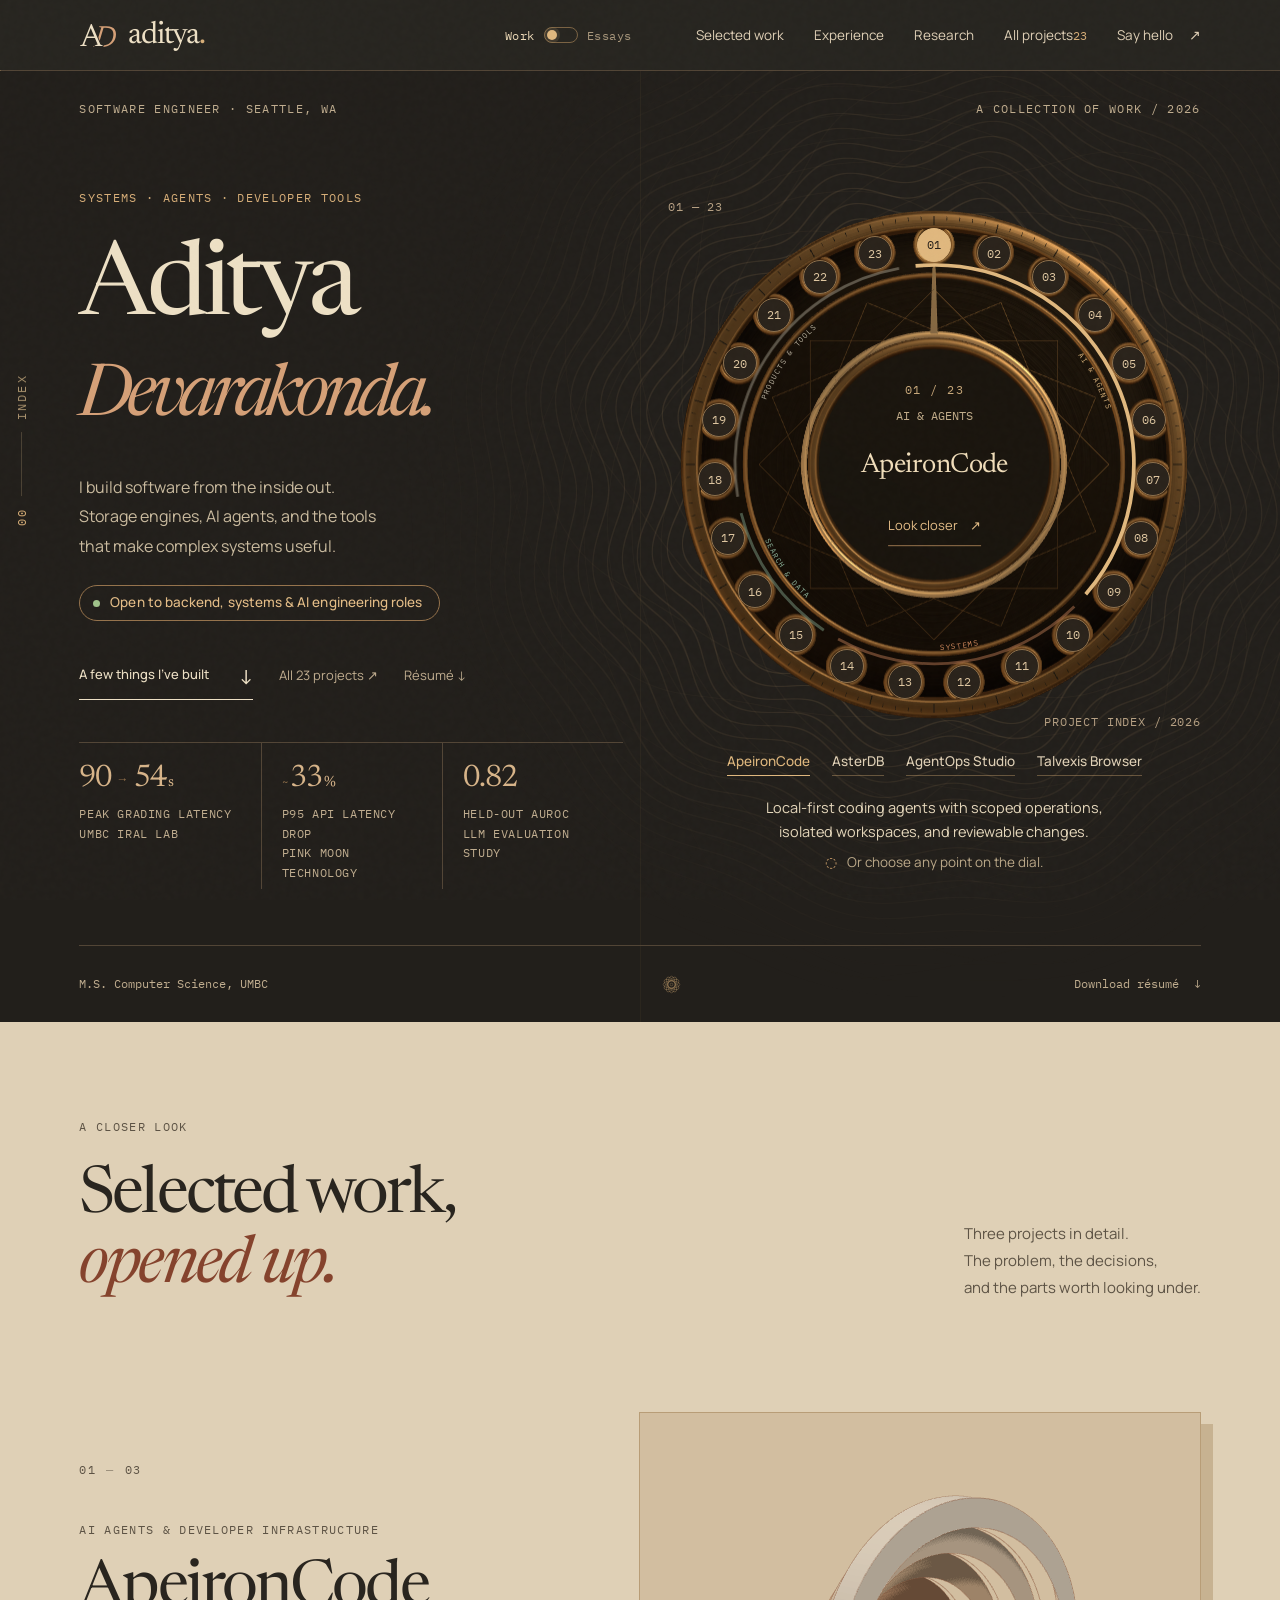
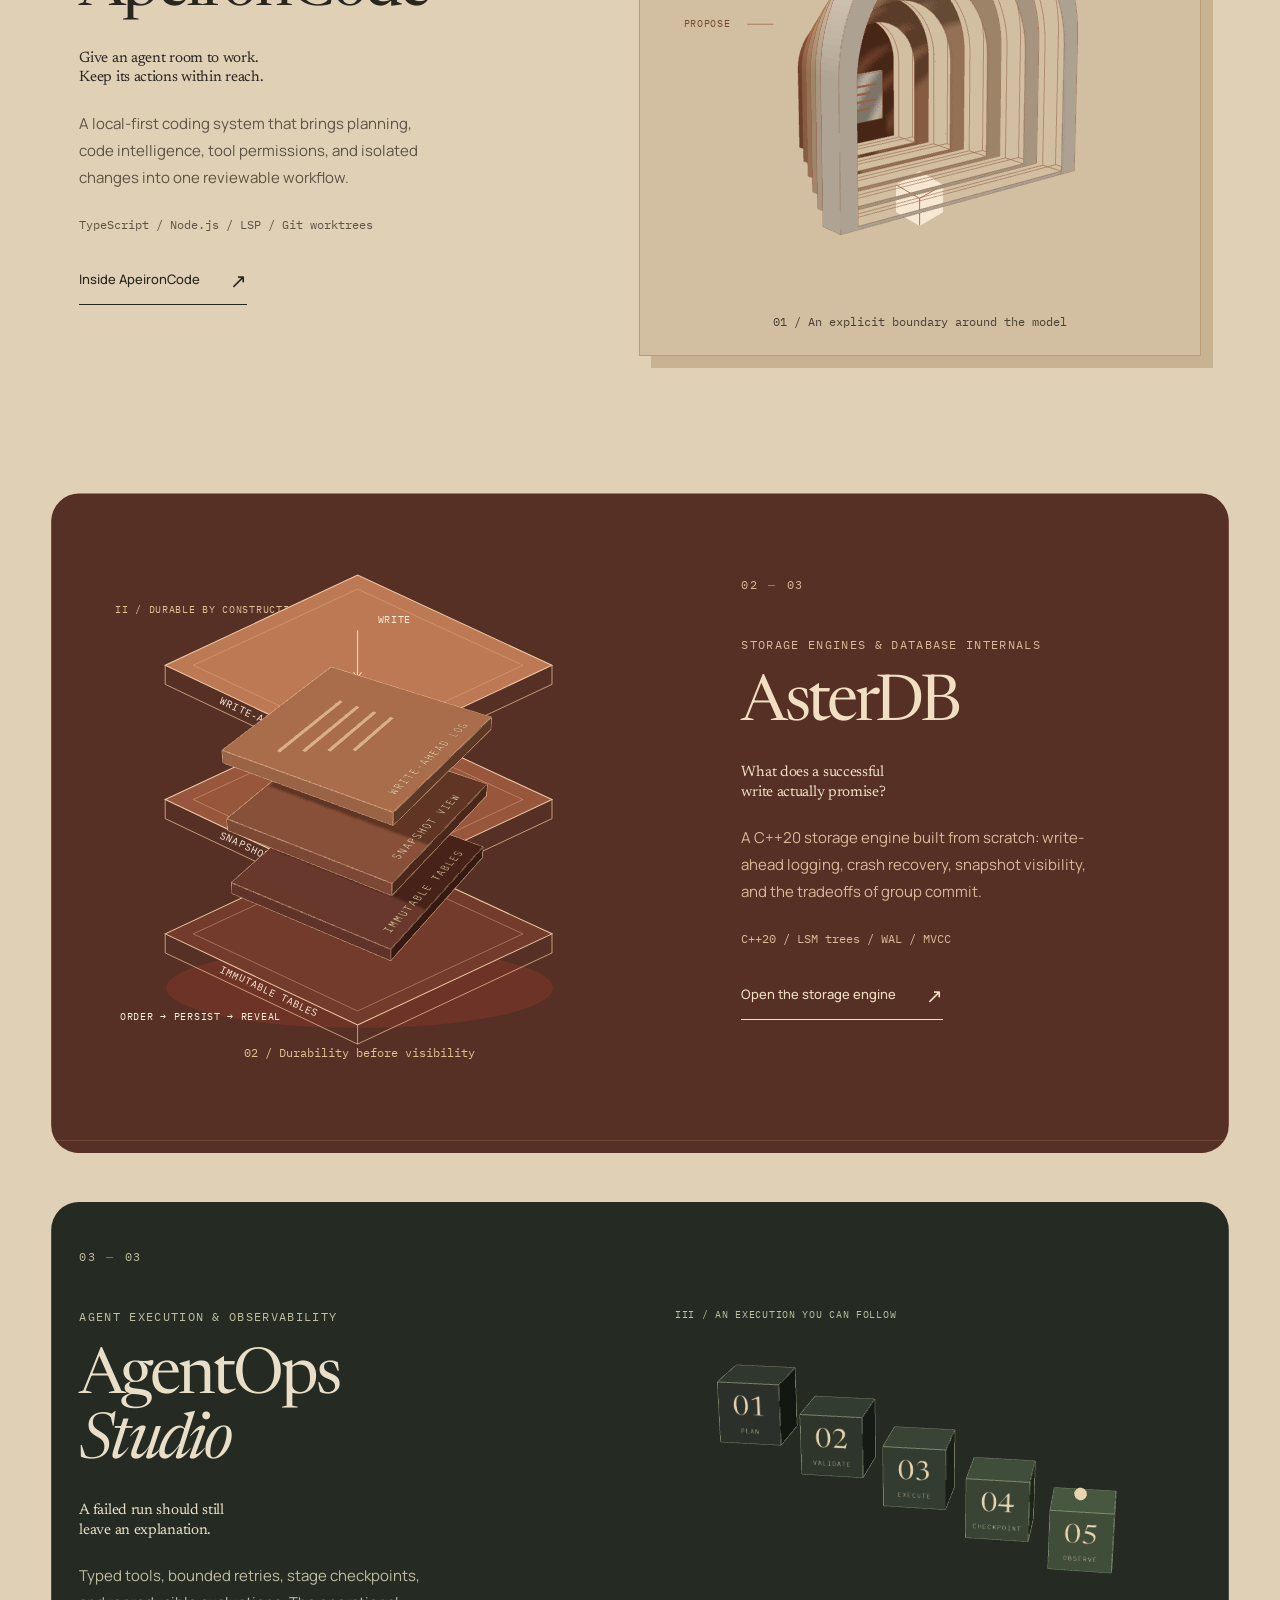
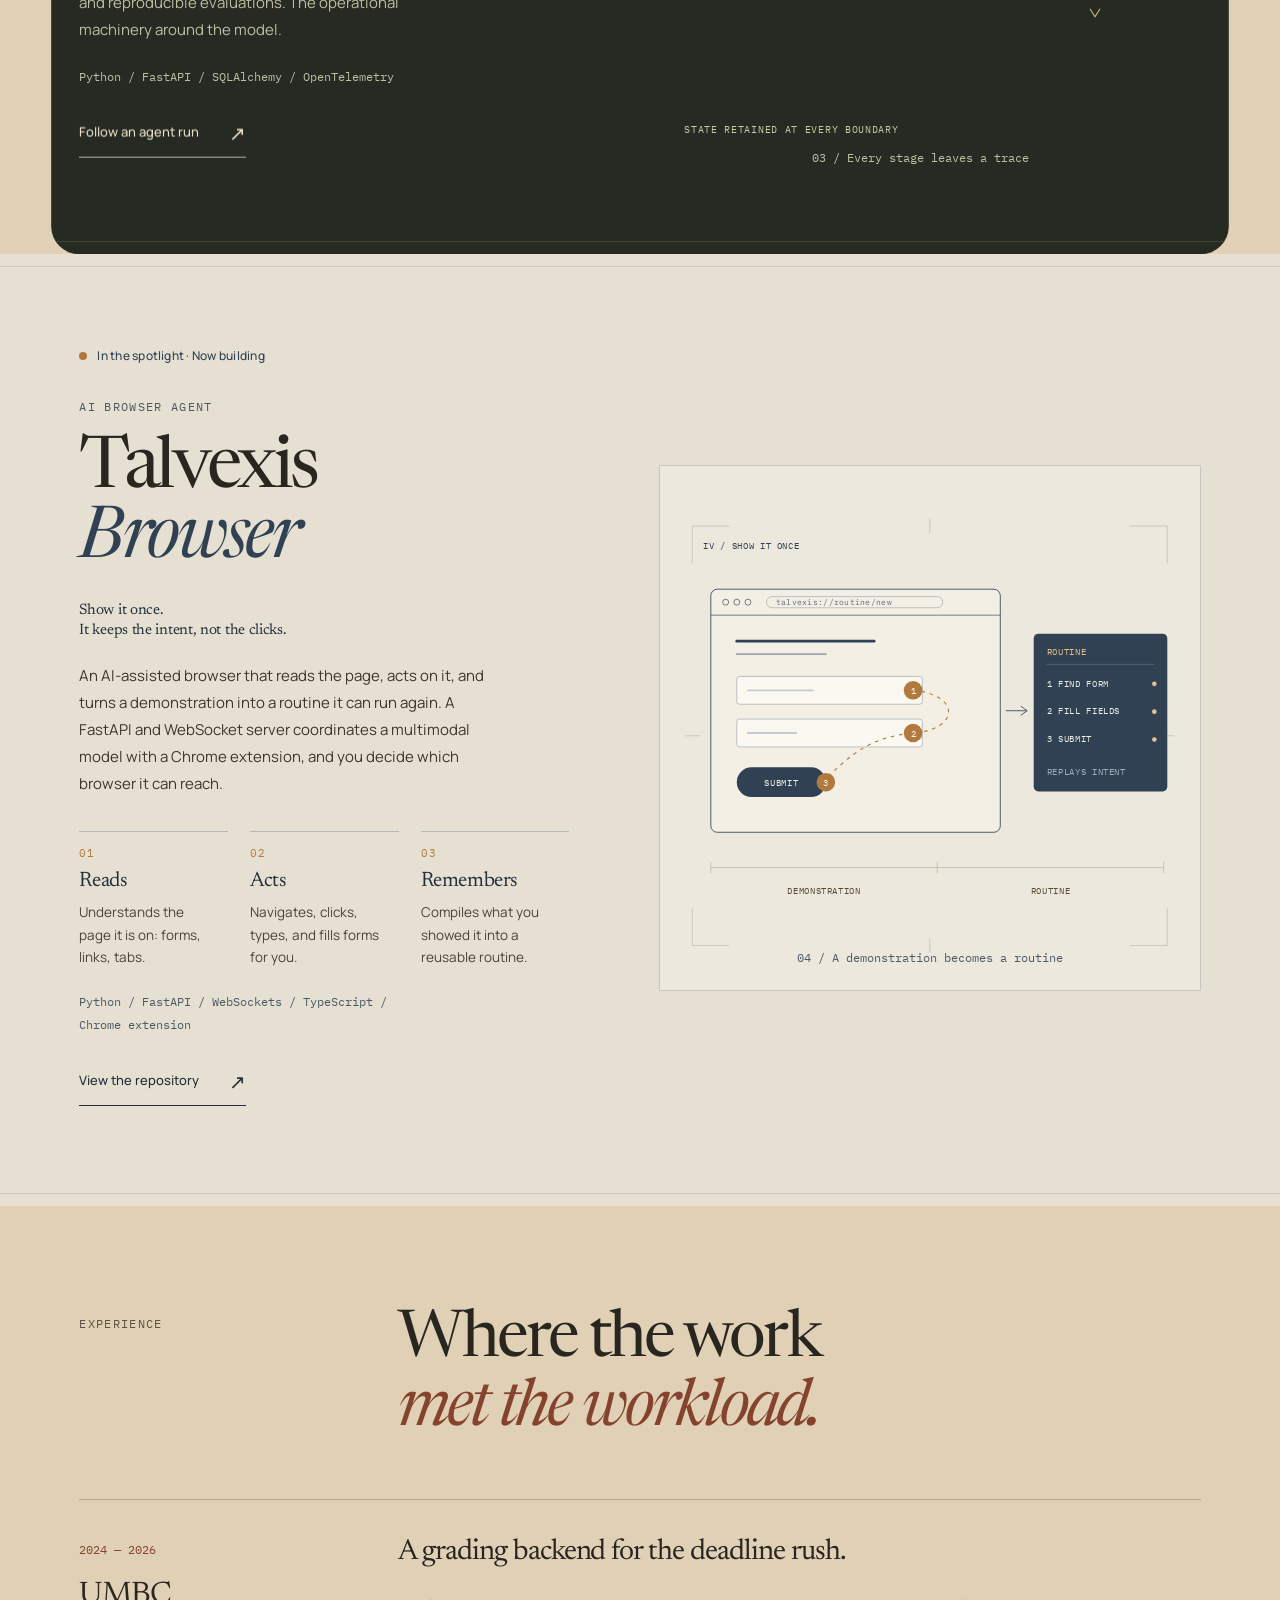
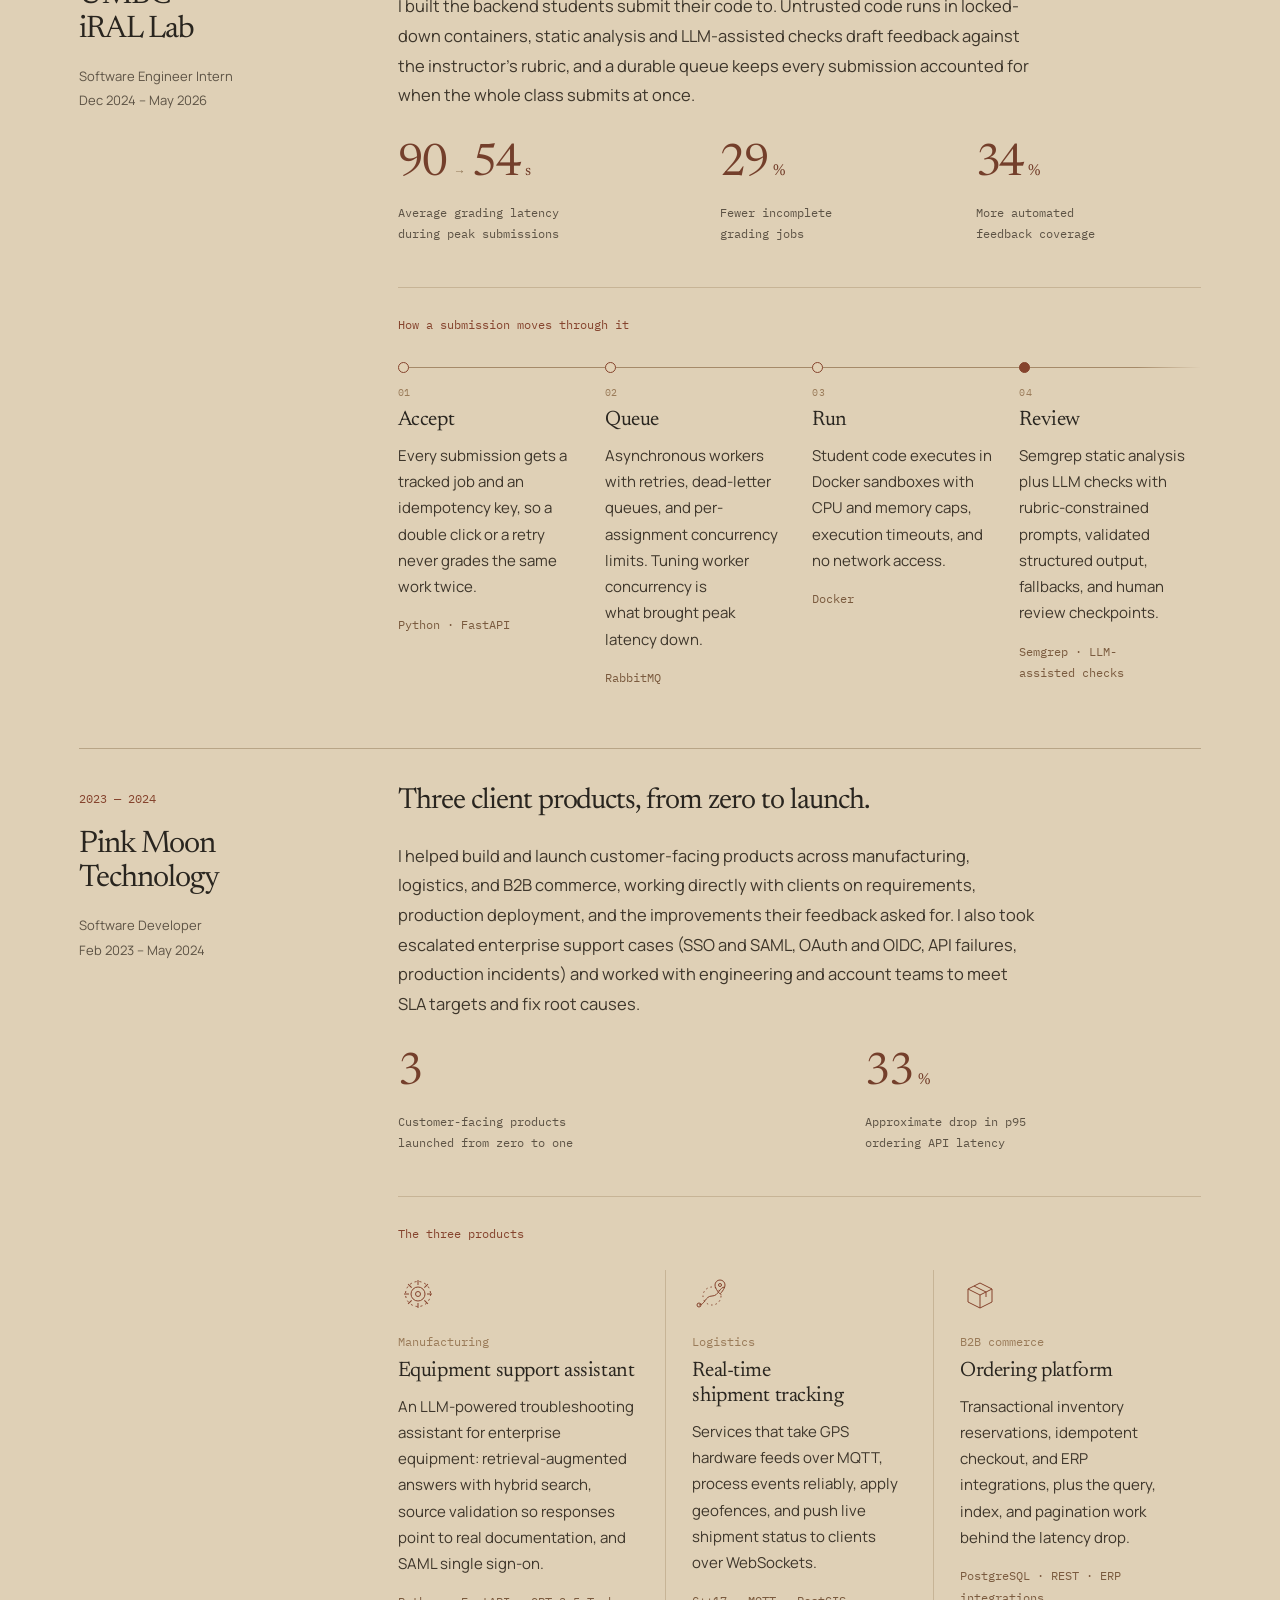
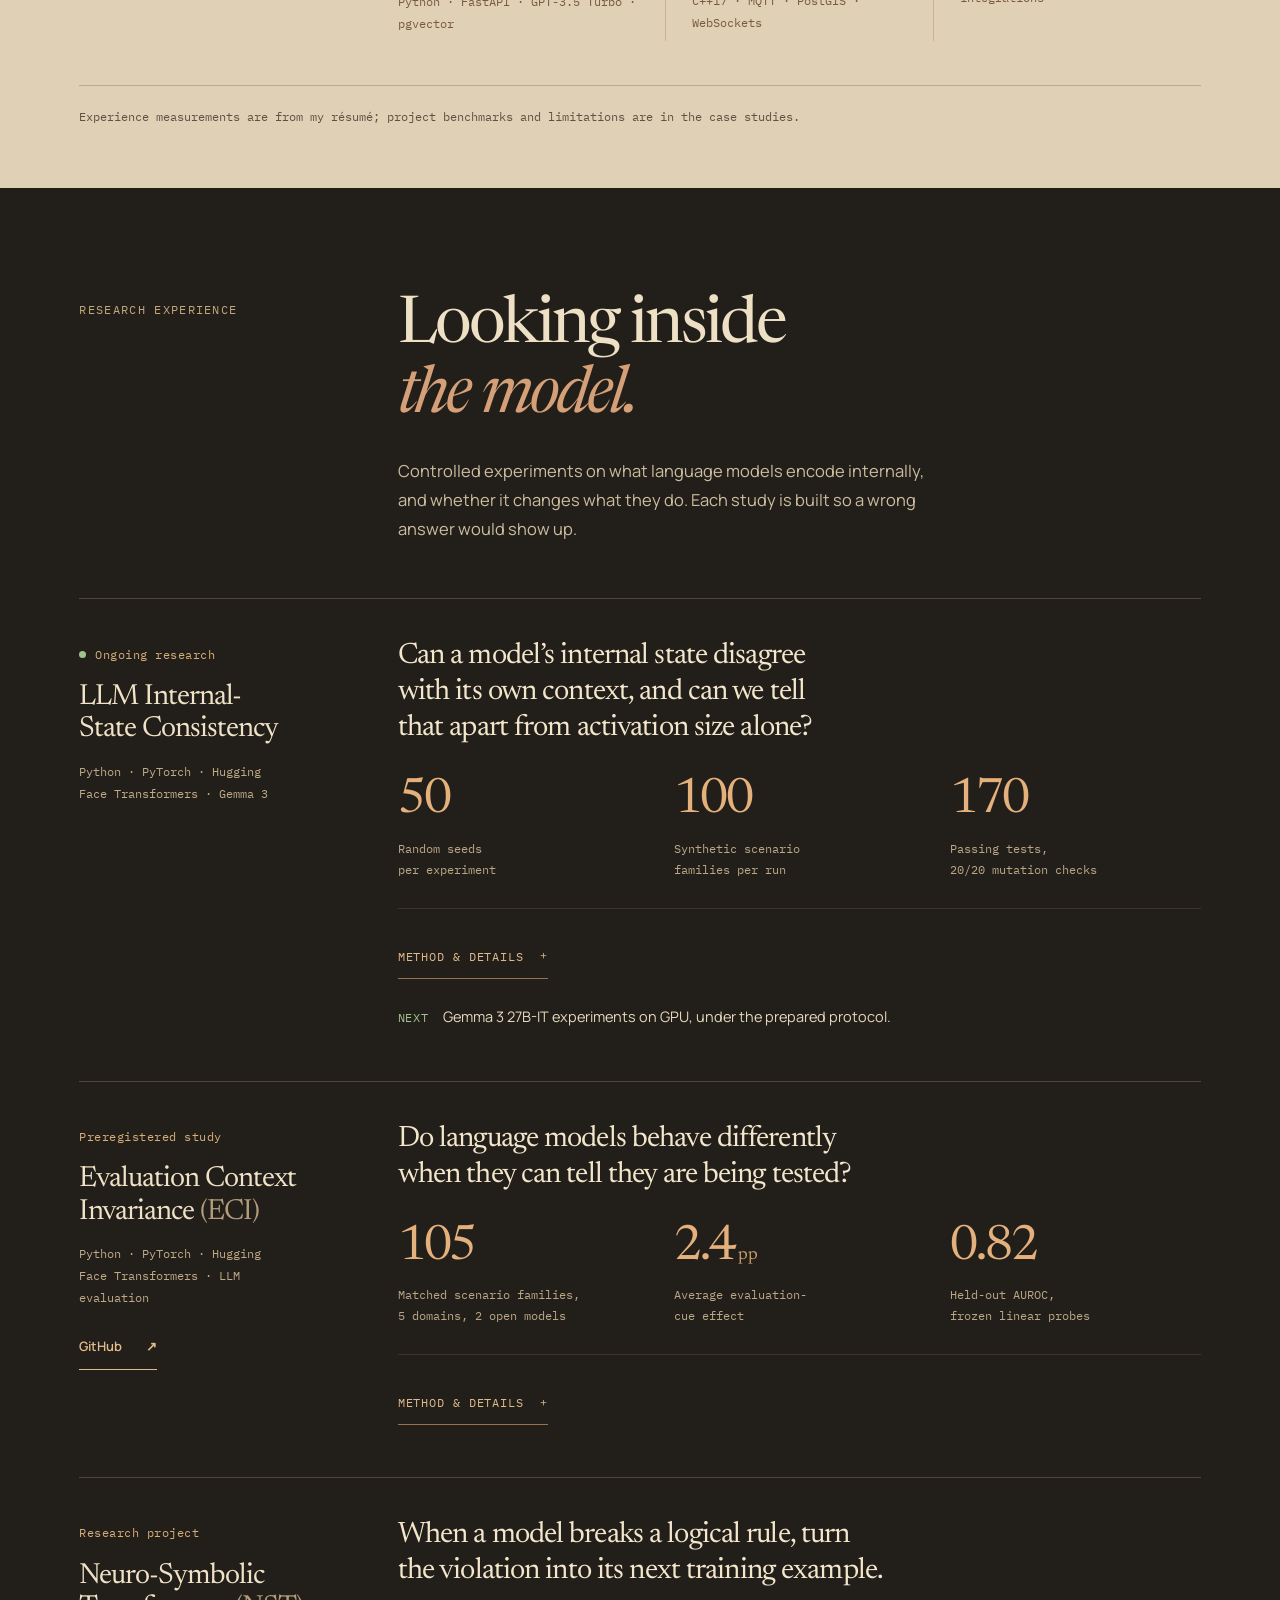
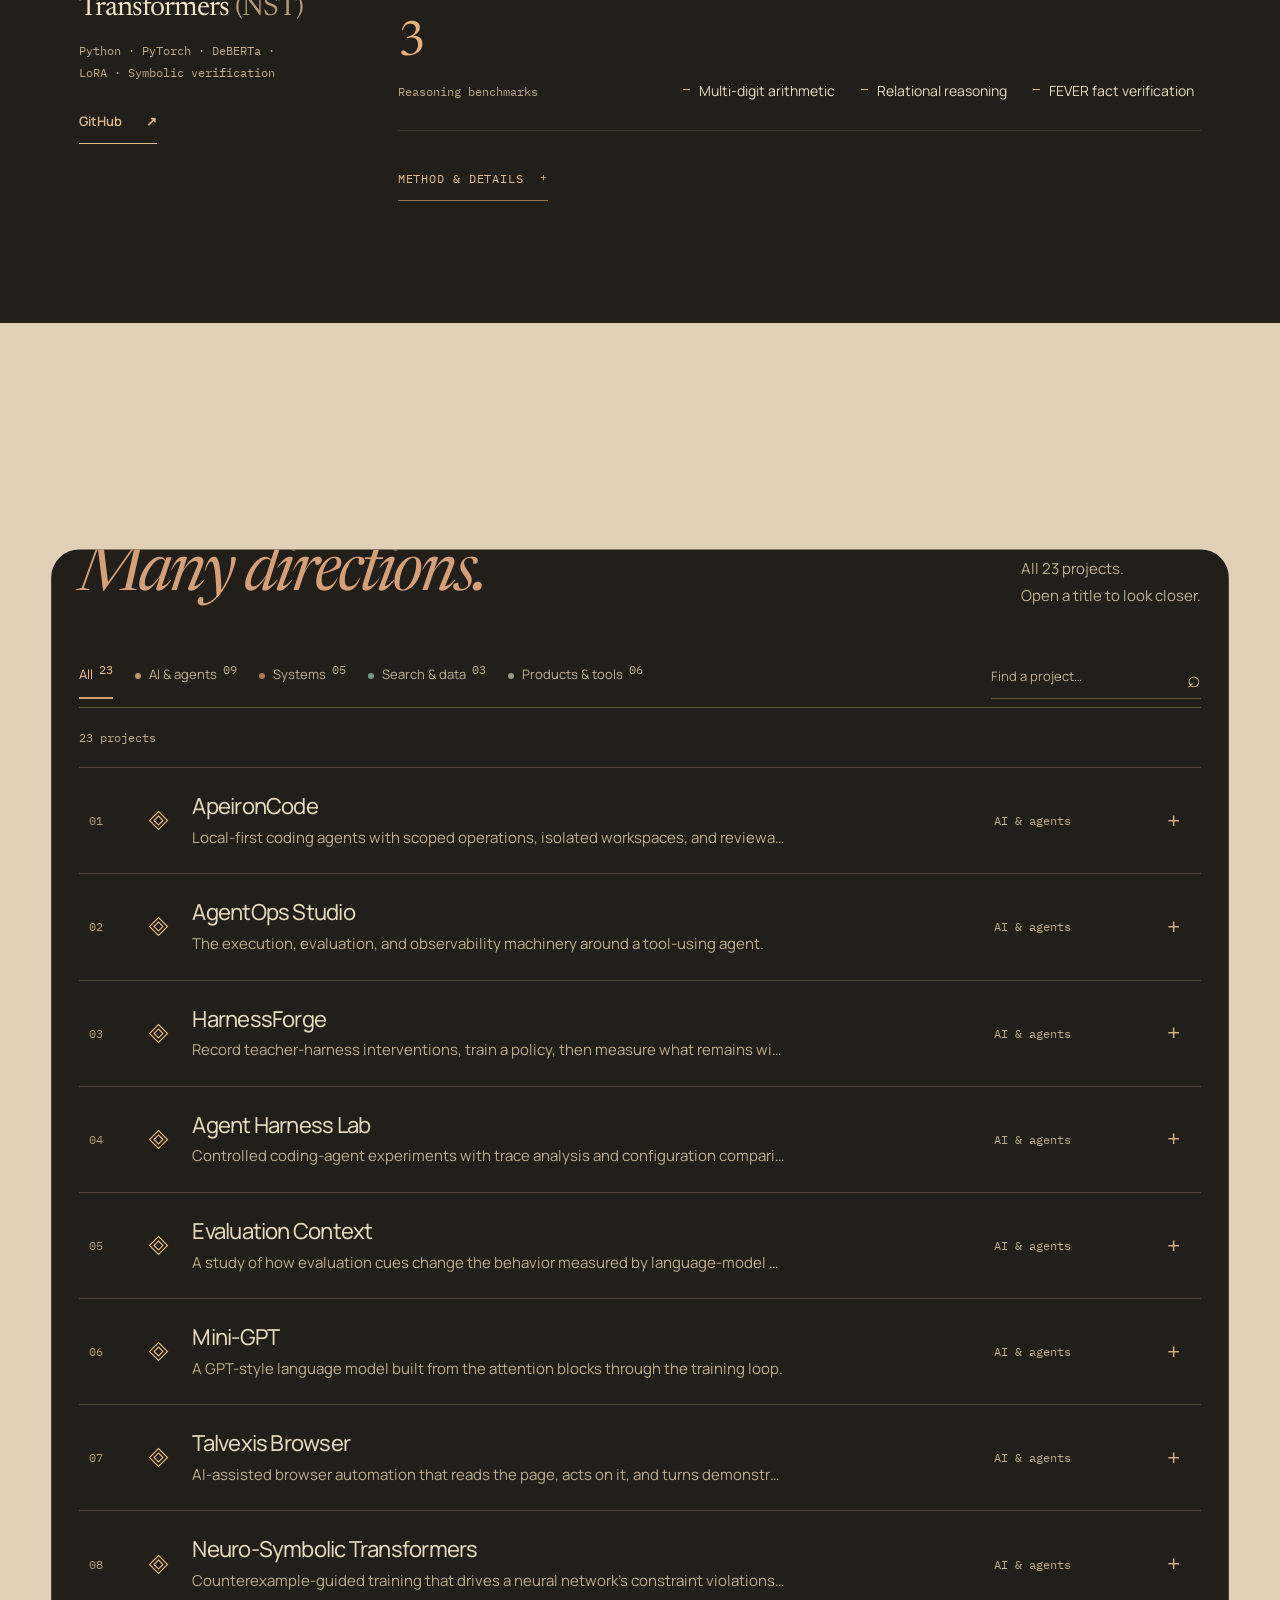
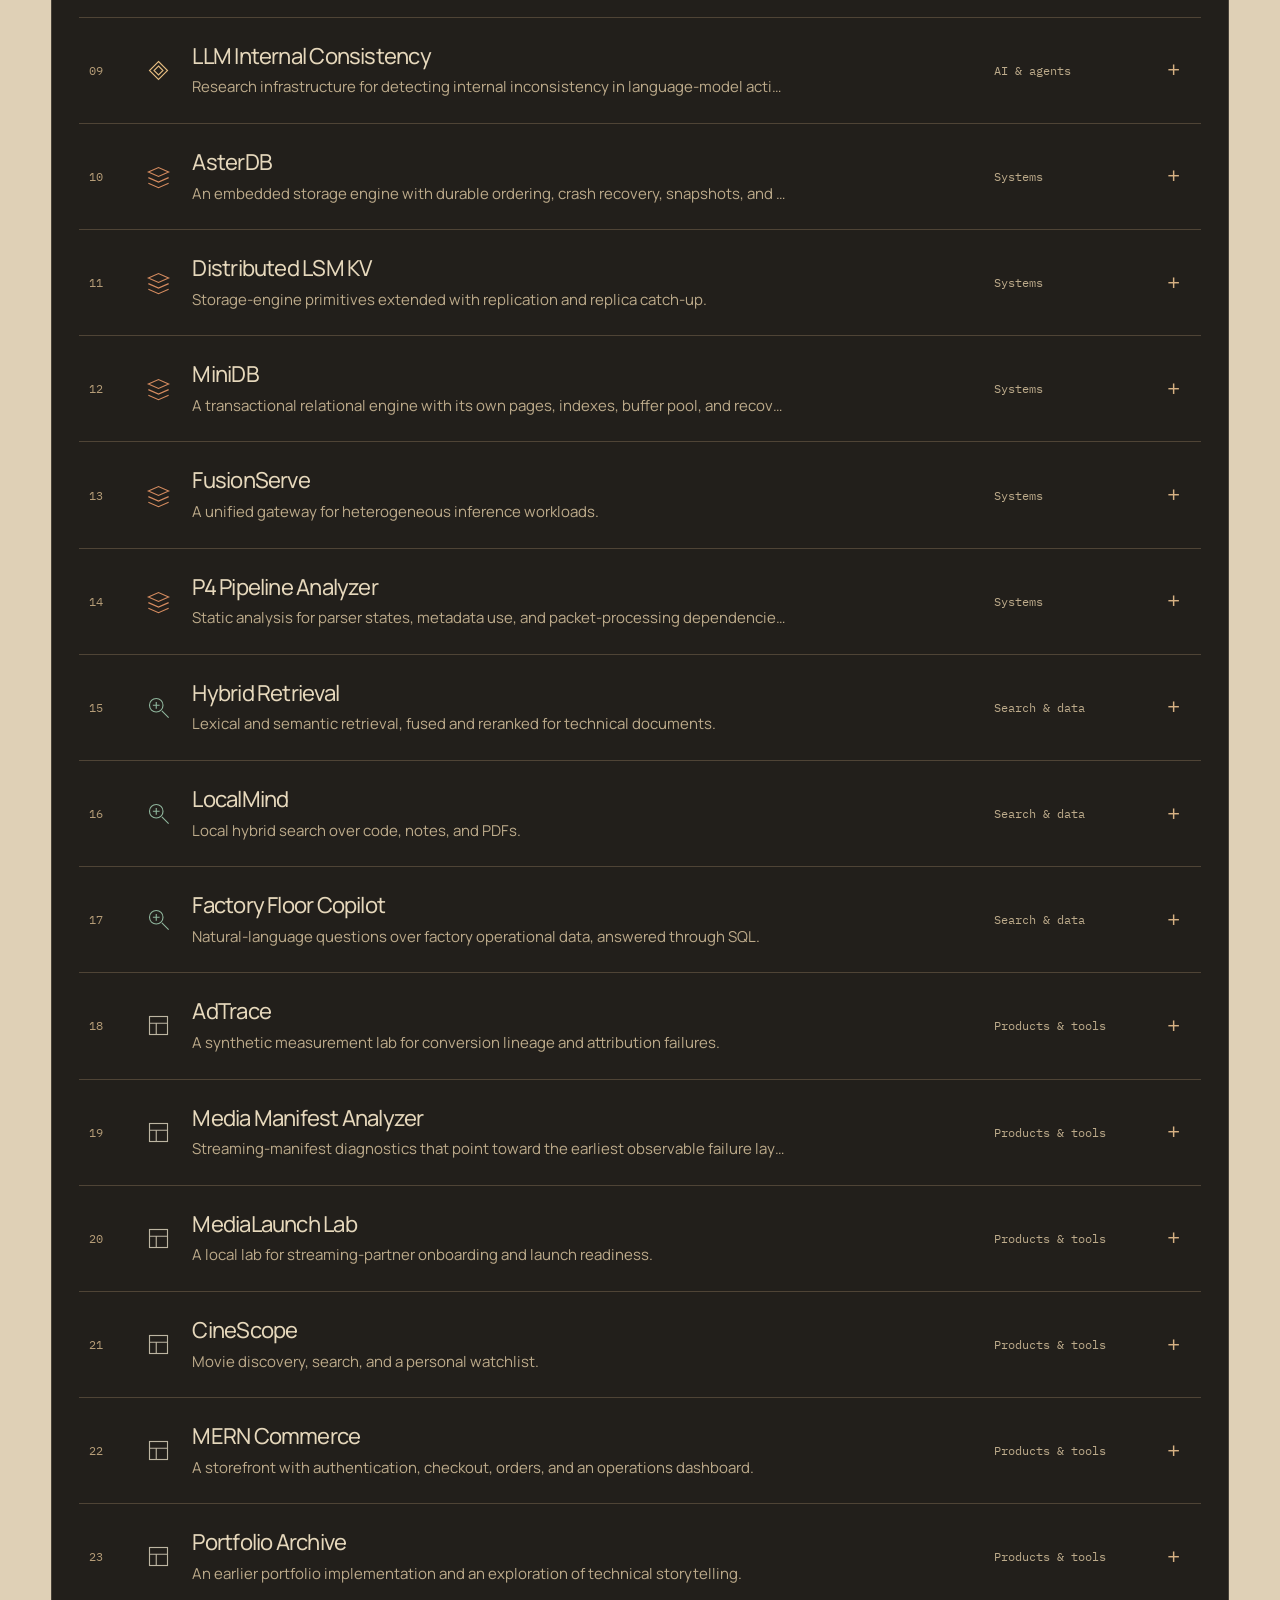
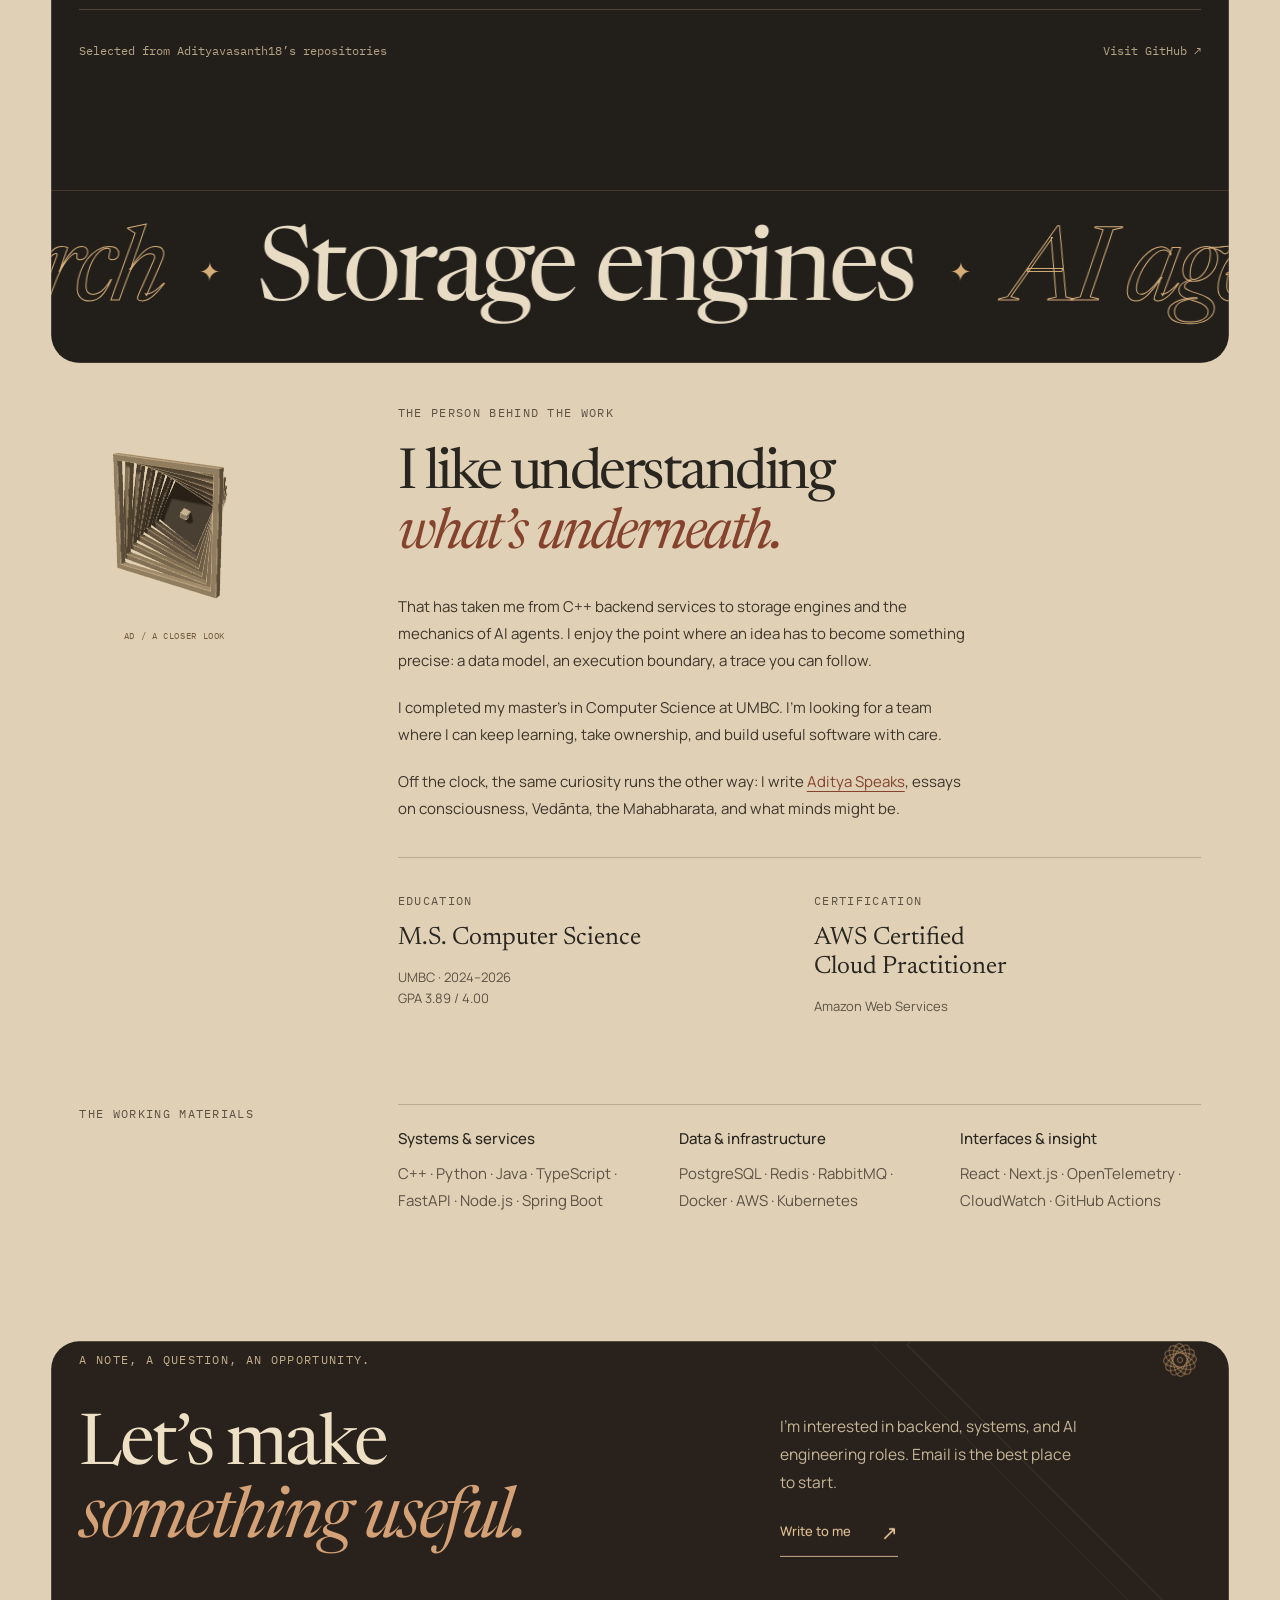
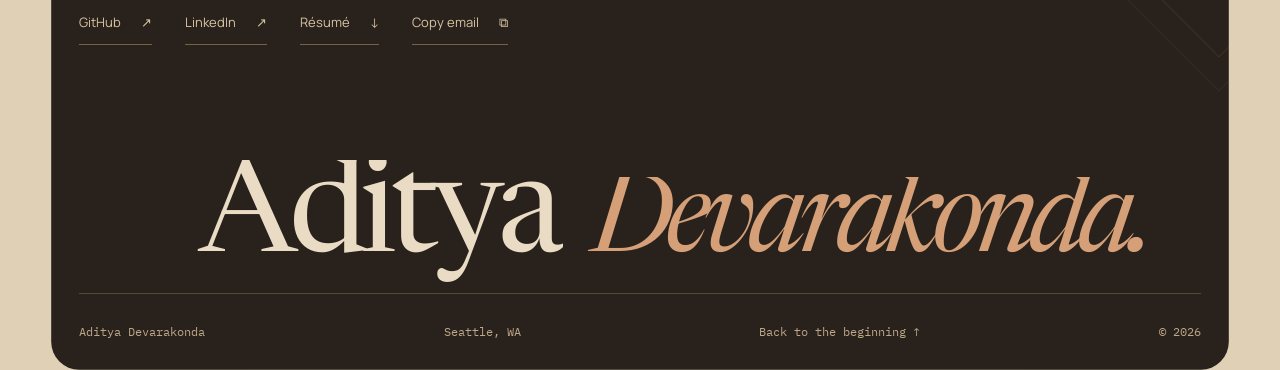
==== commit fae8c0a8: "Project drawings as solid 3D models - AsterDB: three labelled storage slabs that separate on scroll," ====
--- a/index.html
+++ b/index.html
@@ -2,7 +2,7 @@
 <html lang="en"><head><meta charset="utf-8"><meta name="viewport" content="width=device-width,initial-scale=1"><meta name="theme-color" content="#221f1b">
 <title>Aditya Devarakonda — Software Engineer</title><meta name="description" content="Software engineer building systems, agents, and developer tools. Explore the complete collection of 23 projects and three detailed engineering case studies."><link rel="canonical" href="https://adityavasanth18.github.io/">
 <meta property="og:type" content="website"><meta property="og:title" content="Aditya Devarakonda — Software Engineer"><meta property="og:description" content="Software engineer building systems, agents, and developer tools. Explore the complete collection of 23 projects and three detailed engineering case studies."><meta property="og:url" content="https://adityavasanth18.github.io/"><meta property="og:image" content="https://adityavasanth18.github.io/assets/social.png"><meta property="og:image:width" content="1200"><meta property="og:image:height" content="630"><meta name="twitter:card" content="summary_large_image">
-<noscript><style>.menu-toggle{display:none}.site-header nav{display:flex;position:static;flex-wrap:wrap}.nav-wrap{flex-wrap:wrap}.collection-tools,.collection-status,.atlas-nodes{display:none}</style></noscript><link rel="icon" type="image/svg+xml" href="/assets/favicon.svg?v=ad1"><link rel="preload" href="/assets/manrope.woff" as="font" type="font/woff" crossorigin><link rel="preload" href="/assets/newsreader.woff" as="font" type="font/woff" crossorigin><link rel="preload" href="/assets/newsreader-italic.woff" as="font" type="font/woff" crossorigin><link rel="stylesheet" href="/assets/styles.css?v=e9a37b15d6"><link rel="stylesheet" href="/assets/folio.css?v=e9a37b15d6"><link rel="stylesheet" href="/assets/upscale.css?v=u2"><link rel="stylesheet" href="/assets/sharpen.css?v=s1"><link rel="stylesheet" href="/assets/motion.css?v=m3"><link rel="stylesheet" href="/assets/dial3d.css?v=d1"><link rel="stylesheet" href="/assets/refine.css?v=r1"><script>(function(r){if(matchMedia("(prefers-reduced-motion: reduce)").matches)return;r.classList.add("m");try{if(sessionStorage.getItem("curtain")){r.classList.add("curtain-in");sessionStorage.removeItem("curtain")}else if(/^\/(index\.html)?$/.test(location.pathname)&&!sessionStorage.getItem("ad-seen")){r.classList.add("intro")}}catch(e){}setTimeout(function(){if(!window.__motion)r.classList.remove("m","curtain-in","intro")},3500)})(document.documentElement)</script><script defer src="/assets/app.js?v=s1"></script><script defer src="/assets/vendor/gsap.min.js"></script><script defer src="/assets/vendor/ScrollTrigger.min.js"></script><script defer src="/assets/vendor/SplitText.min.js"></script><script defer src="/assets/vendor/DrawSVGPlugin.min.js"></script><script defer src="/assets/vendor/lenis.min.js"></script><script defer src="/assets/guilloche.js?v=g1"></script><script defer src="/assets/motion.js?v=m5"></script><script type="module" src="/assets/dial3d.js?v=d1"></script><script defer src="/assets/refine.js?v=r1"></script>
+<noscript><style>.menu-toggle{display:none}.site-header nav{display:flex;position:static;flex-wrap:wrap}.nav-wrap{flex-wrap:wrap}.collection-tools,.collection-status,.atlas-nodes{display:none}</style></noscript><link rel="icon" type="image/svg+xml" href="/assets/favicon.svg?v=ad1"><link rel="preload" href="/assets/manrope.woff" as="font" type="font/woff" crossorigin><link rel="preload" href="/assets/newsreader.woff" as="font" type="font/woff" crossorigin><link rel="preload" href="/assets/newsreader-italic.woff" as="font" type="font/woff" crossorigin><link rel="stylesheet" href="/assets/styles.css?v=e9a37b15d6"><link rel="stylesheet" href="/assets/folio.css?v=e9a37b15d6"><link rel="stylesheet" href="/assets/upscale.css?v=u2"><link rel="stylesheet" href="/assets/sharpen.css?v=s1"><link rel="stylesheet" href="/assets/motion.css?v=m3"><link rel="stylesheet" href="/assets/dial3d.css?v=d1"><link rel="stylesheet" href="/assets/refine.css?v=r5"><script>(function(r){if(matchMedia("(prefers-reduced-motion: reduce)").matches)return;r.classList.add("m");try{if(sessionStorage.getItem("curtain")){r.classList.add("curtain-in");sessionStorage.removeItem("curtain")}else if(/^\/(index\.html)?$/.test(location.pathname)&&!sessionStorage.getItem("ad-seen")){r.classList.add("intro")}}catch(e){}setTimeout(function(){if(!window.__motion)r.classList.remove("m","curtain-in","intro")},3500)})(document.documentElement)</script><script defer src="/assets/app.js?v=s1"></script><script defer src="/assets/vendor/gsap.min.js"></script><script defer src="/assets/vendor/ScrollTrigger.min.js"></script><script defer src="/assets/vendor/SplitText.min.js"></script><script defer src="/assets/vendor/DrawSVGPlugin.min.js"></script><script defer src="/assets/vendor/lenis.min.js"></script><script defer src="/assets/guilloche.js?v=g1"></script><script defer src="/assets/motion.js?v=m5"></script><script type="module" src="/assets/dial3d.js?v=d1"></script><script defer src="/assets/refine.js?v=r1"></script><script type="module" src="/assets/plates3d.js?v=p1"></script>
 </head><body class="" id="top"><a class="skip-link" href="#main">Skip to content</a><header class="site-header"><div class="nav-wrap"><a class="wordmark" href="/" aria-label="Aditya Devarakonda, home"><span class="brand-emblem brand-monogram"><svg viewBox="-37 -710 1169 768" aria-hidden="true"><defs><mask id="ad-knock" maskUnits="userSpaceOnUse" x="-37" y="-710" width="1169" height="768"><rect x="-37" y="-710" width="1169" height="768" fill="#fff"/><path d="M175.5 -250.5V-296H506V-250.5ZM621 -46.5 695 -19.5V0H450V-19.5L536.5 -45.5L305.5 -597.5H339L122.5 -45.5L204 -19.5V0H-7V-19.5L69.5 -45.5L329 -680H352.5Z" fill="#000" stroke="#000" stroke-width="54" stroke-linejoin="round"/></mask></defs><path d="M655.5 -13.8Q723.9 -13.8 781.1 -29.5Q838.4 -45.1 883 -75.1Q927.7 -105 958.3 -147.8Q989 -190.5 1005.1 -244.7Q1021.2 -298.8 1021.2 -363.4Q1021.2 -429.4 996.1 -474.8Q970.9 -520.1 918.9 -543.4Q866.9 -566.7 785.6 -566.7H675.5L689.2 -608.5H810.3Q910.6 -608.5 974.9 -580.7Q1039.3 -552.9 1070.4 -498.1Q1101.5 -443.2 1101.5 -361.5Q1101.5 -280.3 1072.5 -209.5Q1043.6 -138.7 987 -85.5Q930.5 -32.3 847.4 -2.2Q764.3 28 656 28H494.5L508.2 -13.8ZM649.3 -569.1 583.3 -590.4 589 -608.5H733.4L540.5 28H398.1L403.8 9.9L480.7 -12.9Z" fill="#d5a077" mask="url(#ad-knock)"/><path d="M175.5 -250.5V-296H506V-250.5ZM621 -46.5 695 -19.5V0H450V-19.5L536.5 -45.5L305.5 -597.5H339L122.5 -45.5L204 -19.5V0H-7V-19.5L69.5 -45.5L329 -680H352.5Z" fill="currentColor"/></svg></span><span class="brand-name">aditya<span>.</span></span></a><div class="site-switch" role="navigation" aria-label="Choose a site"><a class="switch-side" href="/" data-side="work" aria-current="page">Work</a><a class="switch-track" href="/essays/" aria-hidden="true" tabindex="-1"><span class="switch-knob"></span></a><a class="switch-side" href="/essays/" data-side="essays">Essays</a></div><button type="button" class="menu-toggle" aria-expanded="false" aria-controls="main-navigation">Menu <span aria-hidden="true">+</span></button><nav id="main-navigation" aria-label="Main navigation"><a href="/#work">Selected work</a><a href="/#experience">Experience</a><a href="/#research">Research</a><a href="/#all-projects">All projects <small>23</small></a><a href="/#contact">Say hello <span aria-hidden="true">↗</span></a></nav></div></header><main id="main" class="folio-home">
       <div class="hero-world"><section class="folio-hero paper-section" aria-labelledby="hero-title"><div class="folio-topline"><span>Software engineer · Seattle, WA</span><span class="edition-label">A collection of work / 2026</span></div>
         <div class="folio-hero-grid"><div class="folio-intro"><span class="eyebrow">Systems · Agents · Developer tools</span><h1 id="hero-title">Aditya<br><em>Devarakonda.</em></h1><p>I build software from the inside out.<br> Storage engines, AI agents, and the tools<br class="desktop-break"> that make complex systems useful.</p><p class="hero-status"><span aria-hidden="true"></span>Open to backend, systems &amp; AI engineering roles</p><div class="folio-hero-actions"><a class="folio-cta" href="#work">A few things I’ve built <span aria-hidden="true">↓</span></a><a href="#all-projects" class="quiet-link">All 23 projects ↗</a><a href="/assets/Aditya-Devarakonda-Resume.pdf" class="quiet-link" download>Résumé ↓</a></div><div class="hero-proof" aria-label="Selected results"><a href="#exp-iral"><strong>90<span aria-hidden="true">→</span>54<small>s</small></strong><span>Peak grading latency<br> UMBC iRAL Lab</span></a><a href="#exp-pinkmoon"><strong><span class="approx" title="approximately">~</span>33<small>%</small></strong><span>p95 API latency drop<br> Pink Moon Technology</span></a><a href="#research-eci"><strong>0.82</strong><span>Held-out AUROC<br> LLM evaluation study</span></a></div></div><div class="folio-atlas-wrap"><div class="project-atlas" aria-label="Interactive project index"><div class="atlas-corner corner-nw">01 — 23</div><div class="atlas-corner corner-se">PROJECT INDEX / 2026</div><svg class="atlas-geometry" viewBox="0 0 600 600" aria-hidden="true">
--- a/assets/refine.css
+++ b/assets/refine.css
@@ -101,3 +101,19 @@
 }
 
 @media print { .atlas-featured { display: none; } }
+
+/* ---- 3D project models (plates3d.js). Inert without its classes. ---- */
+.plate3d-host { position: relative; }
+.plate3d-canvas { position: absolute; display: block; pointer-events: none; }
+.plate3d-host:not(.has-plate3d) .plate3d-canvas { visibility: hidden; }
+@media screen {
+  /* The flat drawing steps aside once its model has painted; its title stays. */
+  /* opacity, not visibility: the scroll animations set visibility on inner shapes. */
+  .has-plate3d svg > :not(defs):not(.plate-label) { opacity: 0 !important; }
+}
+/* Callouts that pointed at parts of the flat gateway drawing no longer line up. */
+@media screen {
+  [data-plate3d="gateway"].has-plate3d svg text.plate-label,
+  [data-plate3d="gateway"].has-plate3d svg g.plate-label > :nth-child(n+3) { opacity: 0 !important; }
+}
+@media print { .plate3d-canvas { display: none !important; } }
